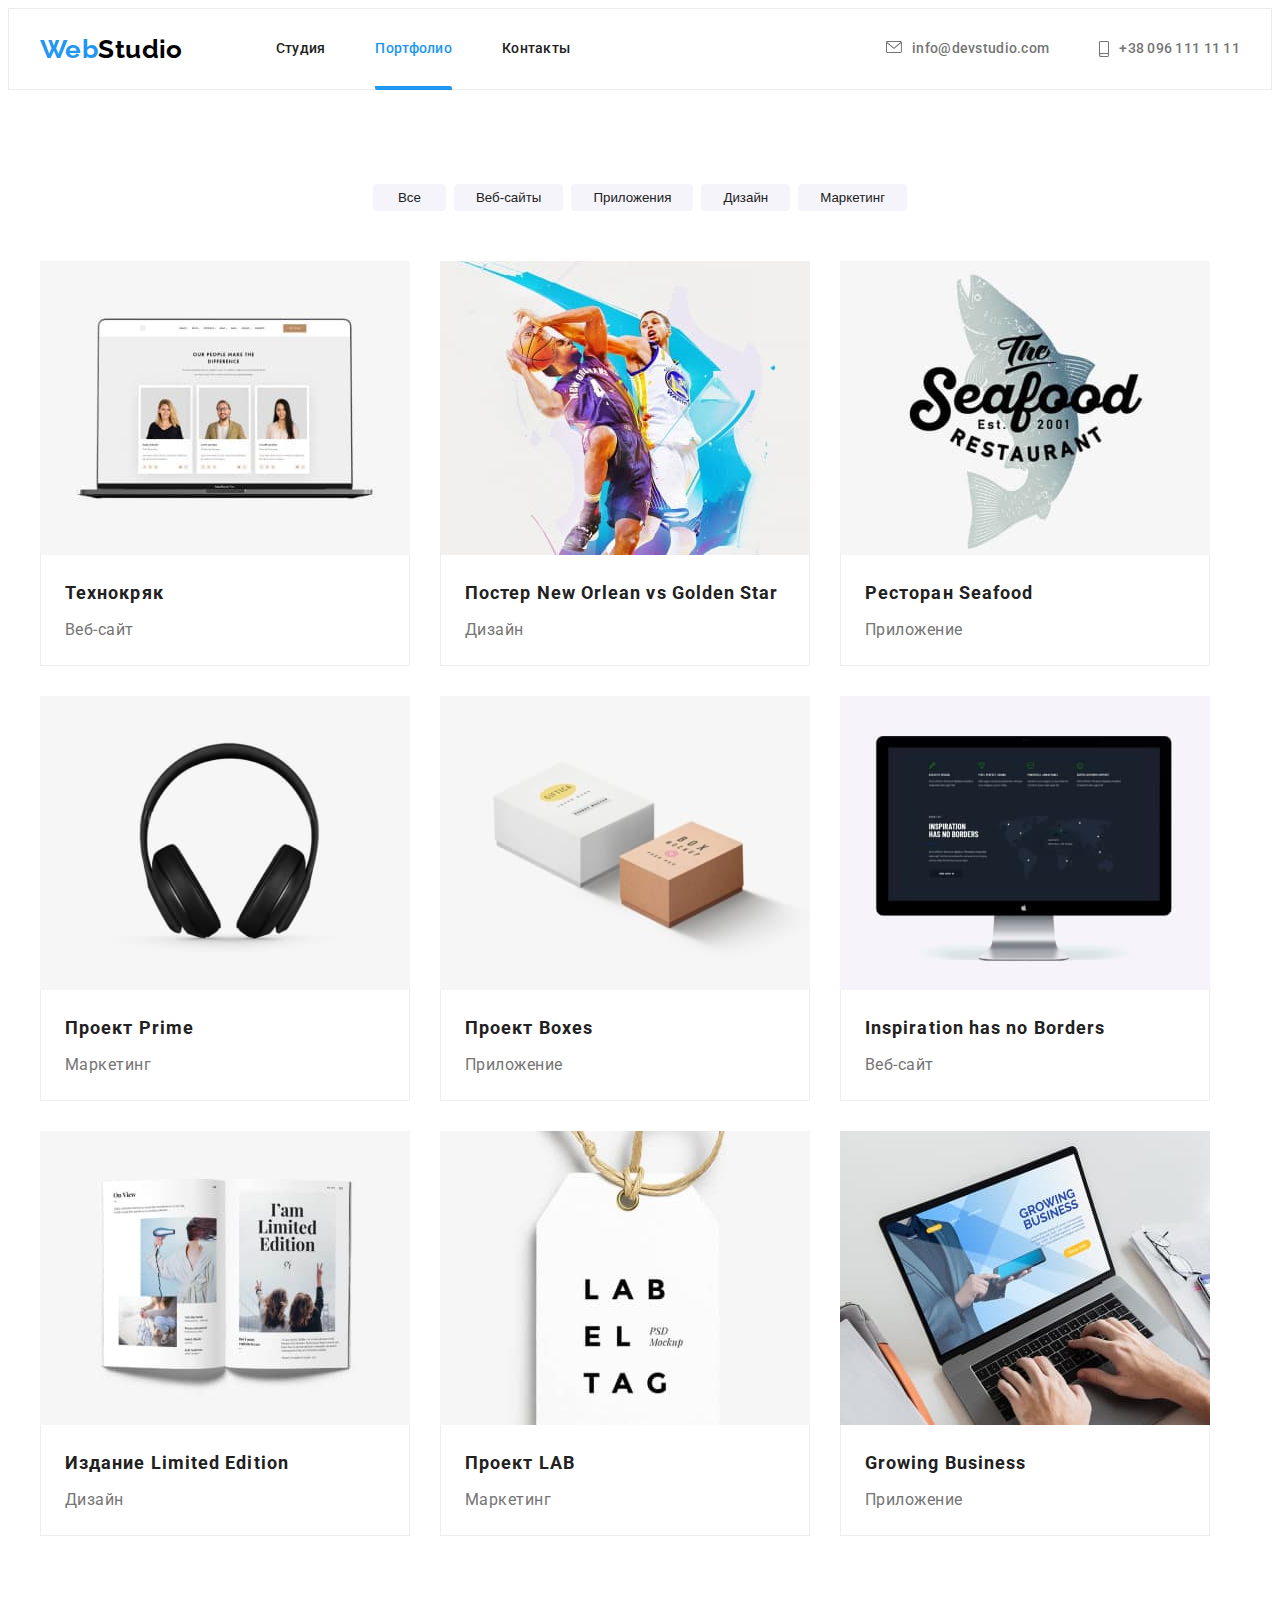
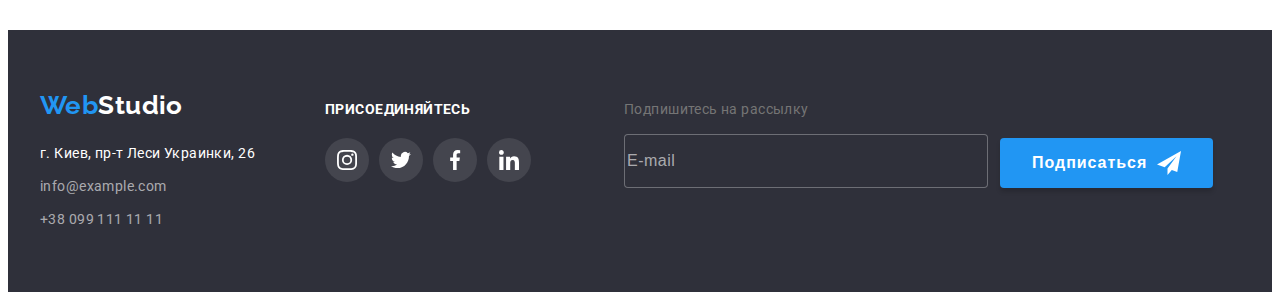
==== portfolio.html @ 66779448 "first" ====
<!DOCTYPE html>
<html lang="ru">

<head>
    <meta charset="UTF-8">
    <meta http-equiv="X-UA-Compatible" content="IE=edge">
    <meta name="viewport" content="width=device-width, initial-scale=1.0">
    <title>WebStudio</title>
    <link rel="preconnect" href="https://fonts.googleapis.com">
    <link rel="preconnect" href="https://fonts.gstatic.com" crossorigin>
    <link href="https://fonts.googleapis.com/css2?family=Raleway:wght@700&family=Roboto:wght@400;500;700;900&display=swap" rel="stylesheet">
    <link rel="stylesheet" href="https://cdnjs.cloudflare.com/ajax/libs/modern-normalize/1.1.0/modern-normalize.min.css" integrity="sha512-wpPYUAdjBVSE4KJnH1VR1HeZfpl1ub8YT/NKx4PuQ5NmX2tKuGu6U/JRp5y+Y8XG2tV+wKQpNHVUX03MfMFn9Q==" crossorigin="anonymous" referrerpolicy="no-referrer"
    />
    <link rel="stylesheet" href="./css/main.min.css">
</head>

<main>

    <body>
        <!-- Шапка сайта -->
        <header class="header">
            <div class="container container__header">
                <nav class="site-nav">
                    <a class="logo header__logo" href="/"><span class="logo__first-word">Web</span>Studio</a>
        
                    <ul class="nav-box">
                        <li class="nav-box__item"><a class="nav-box__link" href="./index.html ">Студия</a></li>
                        <li class="nav-box__item"><a class="nav-box__link nav-box-link__active" href="./portfolio.html ">Портфолио</a></li>
                        <li class="nav-box__item"><a class="nav-box__link" href=" ">Контакты</a></li>
                    </ul>
                </nav>
        
                <ul class="contacts">
                    <li class="contacts__item">
                        <a class="contacts__link mail" href="mailto:info@devstudio.com "><svg class="contacts__icon" width="16"
                                height="12">
                                <use href="images/sprite.svg#icon-mail"></use>
                            </svg>info@devstudio.com</a>
                    </li>
                    <li class="contacts__item icon-phone-wrap">
                        <a class="contacts__link" href="tel:+380961111111 "><svg class="contacts__icon" width="10" height="16">
                                <use href="images/sprite.svg#icon-phone"></use>
                            </svg>+38 096 111 11 11</a>
                    </li>
                </ul>
            </div>
        </header>

        <main>
            <!-- Проекты -->
            <section class="section">
                <!-- Навигация по проектам -->
                <div class="container">
                    <h1 class="section__title visually-hidden">Проекты</h1>

                    <ul class="filter links centered">
                        <li class="filter__item"><button type="button" class="filter__button">Все</button></li>
                        <li class="filter__item"><button type="button" class="filter__button">Веб-сайты</button></li>
                        <li class="filter__item"><button type="button" class="filter__button">Приложения</button></li>
                        <li class="filter__item"><button type="button" class="filter__button">Дизайн</button></li>
                        <li class="filter__item"><button type="button" class="filter__button">Маркетинг</button></li>
                    </ul>

                    <ul class="project-list">
                        <li class="project-list__item">
                            <a href="#" class="project-list__link">
                                <div class="project-list__description">
                                    <img src="./images/imgprojects1.jpg" alt="Ноутбук с изображением сотрудников" width="370">
                                    <p class="project-list__text">
                                        Технокряк это современная площадка распространения коронавируса. Компании используют эту платформу для цифрового шпионажа и атак на защищённые сервера конкурентов.
                                    </p>
                                </div>

                                <div class="project-box">
                                    <h2 class="project-box__title">Технокряк</h2>
                                    <p class="project-box__text">Веб-сайт</p>
                                </div>
                            </a>
                        </li>
                        <li class="project-list__item">
                            <a href="#" class="project-list__link">
                                <div class="project-list__description">
                                    <img src="./images/imgprojects2.jpg" alt="Два баскетболиста" width="370">
                                    <p class="project-list__text">
                                        Наша цель - разработать не просто сайт, а солидное имиджевое решение, которое вызывает 100% WOW у потенциального клиента компании.
                                    </p>
                                </div>

                                <div class="project-box">
                                    <h2 class="project-box__title">Постер New Orlean vs Golden Star</h2>
                                    <p class="project-box__text">Дизайн</p>
                                </div>
                            </a>

                        </li>
                        <li class="project-list__item">
                            <a href="#" class="project-list__link">
                                <div class="project-list__description">
                                    <img src="./images/imgprojects3.jpg" alt="Логотип ресторана" width="370">
                                    <p class="project-list__text">
                                        Для Seafood мы разработали стильный, солидный сайт с интуитивной навигацией и хорошей скоростью загрузки.
                                    </p>
                                </div>

                                <div class="project-box">
                                    <h2 class="project-box__title">Ресторан Seafood</h2>
                                    <p class="project-box__text">Приложение</p>
                                </div>
                            </a>

                        </li>
                        <li class="project-list__item">
                            <a href="#" class="project-list__link">
                                <div class="project-list__description">
                                    <img src="./images/imgprojects4.jpg" alt="Наушники" width="370">
                                    <p class="project-list__text">
                                        Настраиваем и обеспечиваем стабильный поток клиентов для вашего бизнеса.
                                    </p>
                                </div>

                                <div class="project-box">
                                    <h2 class="project-box__title">Проект Prime</h2>
                                    <p class="project-box__text">Маркетинг</p>
                                </div>
                            </a>

                        </li>
                        <li class="project-list__item">
                            <a href="#" class="project-list__link">
                                <div class="project-list__description">
                                    <img src="./images/imgprojects5.jpg" alt="Картонные коробки" width="370">
                                    <p class="project-list__text">
                                        Чтобы автоматизировать работу с дистрибьюторами компании, понадобилось создать онлайн-каталог продукции с удобной системой управления.
                                    </p>
                                </div>

                                <div class="project-box">
                                    <h2 class="project-box__title">Проект Boxes</h2>
                                    <p class="project-box__text"> Приложение</p>
                                </div>
                            </a>

                        </li>
                        <li class="project-list__item">
                            <a href="#" class="project-list__link">
                                <div class="project-list__description">
                                    <img src="./images/imgprojects6.jpg" alt="Монитор" width="370">
                                    <p class="project-list__text">
                                        Корпоративный сайт раскрывает сущность деятельности компании, формирует Ваш имидж и бренд.
                                    </p>
                                </div>

                                <div class="project-box">
                                    <h2 class="project-box__title">Inspiration has no Borders</h2>
                                    <p class="project-box__text">Веб-сайт</p>
                                </div>
                            </a>

                        </li>
                        <li class="project-list__item">
                            <a href="#" class="project-list__link">
                                <div class="project-list__description">
                                    <img src="./images/imgprojects7.jpg" alt="Открытый журнал" width="370">
                                    <p class="project-list__text">
                                        Как правило, первое знакомство с компанией или человеком начинается с дизайна. Задача дизайна – сделать WOW-эффект.
                                    </p>
                                </div>

                                <div class="project-box">
                                    <h2 class="project-box__title">Издание Limited Edition</h2>
                                    <p class="project-box__text">Дизайн</p>
                                </div>
                            </a>

                        </li>
                        <li class="project-list__item">
                            <a href="#" class="project-list__link">
                                <div class="project-list__description">
                                    <img src="./images/imgprojects8.jpg" alt="Бирка с логотипом" width="370">
                                    <p class="project-list__text">
                                        Это комплекс мер, выполняемых специалистами для вывода сайта на более высокие позиции в поисковике.
                                    </p>
                                </div>

                                <div class="project-box">
                                    <h2 class="project-box__title">Проект LAB</h2>
                                    <p class="project-box__text">Маркетинг</p>
                                </div>
                            </a>

                        </li>
                        <li class="project-list__item">
                            <a href="#" class="project-list__link">
                                <div class="project-list__description">
                                    <img src="./images/imgprojects9.jpg" alt="Работа за ноутбуком" width="370">
                                    <p class="project-list__text">
                                        Мобильное приложение позволяет автоматизировать бизнес-процессы вашего сайта и бизнеса в целом.
                                    </p>
                                </div>

                                <div class="project-box">
                                    <h2 class="project-box__title">Growing Business</h2>
                                    <p class="project-box__text">Приложение</p>
                                </div>
                            </a>
                        </li>
                    </ul>
                </div>
            </section>


        </main>

        <!-- Подвал -->
        <footer class="footer">
            <div class="container footer__container">
                <div class="footer-box">
                    <a class="logo footer__logo" href="/"><span class="logo__first-word ">Web</span>Studio</a>
        
                    <address>
                        <ul class="footer-box__list ">
                            <li class="footer-box__item"><a class="footer-box__address"
                                    href="https://www.google.com/maps/place/%D0%B1%D1%83%D0%BB.+%D0%9B%D0%B5%D1%81%D0%B8+%D0%A3%D0%BA%D1%80%D0%B0%D0%B8%D0%BD%D0%BA%D0%B8,+26,+%D0%9A%D0%B8%D0%B5%D0%B2,+02000/@50.4265807,30.5361918,17z/data=!3m1!4b1!4m13!1m7!3m6!1s0x40d4cf0e033ecbe9:0x57a4dffefec77da0!2z0LHRg9C7LiDQm9C10YHQuCDQo9C60YDQsNC40L3QutC4LCAyNiwg0JrQuNC10LIsIDAyMDAw!3b1!8m2!3d50.4265807!4d30.5383858!3m4!1s0x40d4cf0e033ecbe9:0x57a4dffefec77da0!8m2!3d50.4265807!4d30.5383858 ">
                                    г. Киев, пр-т Леси Украинки, 26</a></li>
                            <li class="footer-box__item"><a class="footer-box__contact"
                                    href="mailto:info@example.com ">info@example.com</a></li>
                            <li class="footer-box__item"><a class="footer-box__contact" href="tel:+380991111111 ">+38 099 111 11
                                    11</a></li>
                        </ul>
                    </address>
                </div>
        
                <div class="footer-submit-box">
                    <p class="footer-submit-box__title">присоединяйтесь</p>
                    <ul class="footer-submit-box__list">
                        <li class="footer-submit-box__item">
                            <a href="#" class="footer-submit-box__link">
                                <svg class="footer-submit-box__icon">
                                    <use href="images/sprite.svg#icon-instagram">
                                    </use>
                                </svg>
                            </a>
                        </li>
                        <li class="footer-submit-box__item">
                            <a href="#" class="footer-submit-box__link">
                                <svg class="footer-submit-box__icon">
                                    <use href="images/sprite.svg#icon-twitter">
                                    </use>
                                </svg>
                            </a>
                        </li>
                        <li class="footer-submit-box__item">
                            <a href="#" class="footer-submit-box__link">
                                <svg class="footer-submit-box__icon">
                                    <use href="images/sprite.svg#icon-facebook">
                                    </use>
                                </svg>
                            </a>
                        </li>
                        <li class="footer-submit-box__item">
                            <a href="#" class="footer-submit-box__link">
                                <svg class="footer-submit-box__icon">
                                    <use href="images/sprite.svg#icon-linkedin">
                                    </use>
                                </svg>
                            </a>
                        </li>
                    </ul>
                </div>
                <form action="" class="footer-form">
                    <label class="footer-form_submit-email-box">Подпишитесь на рассылку
                        <input type="email" name="email" class="footer-form__email" placeholder="E-mail">
                    </label>
                    <button type="submit" class="footer-form__button-submit button-submit">Подписаться
                        <svg class="footer-form__icon-send">
                            <use href="./images/sprite.svg#icon-telegram"></use>
                        </svg>
                    </button>
        
                </form>
            </div>
        </footer>

    </body>

</html>
---- css/main.min.css ----
:root{--primary-text-color: #757575;--title-text-color: #212121;--accent-color: #2196f3;--primary-white-color: #fff;--title-bgc: #2f303a;--secondary-bgc: #f5f4fa;--box-shadow: 0px 4px 4px rgba(0, 0, 0, 0.15);--contract-color: rgba(255, 255, 255, 0.6);--animation-timing-function: cubic-bezier(0.4, 0, 0.2, 1)}body{background:var(--primary-white-color);color:var(--primary-text-color);font-family:'Roboto', sans-serif;font-size:14px;line-height:1.7;letter-spacing:0.03em}img{display:block;max-width:100%;height:auto}h1,h2,h3,p{margin:0}ul{margin:0;padding:0;list-style:none}.container{width:1200px;margin:0 auto;padding:0 15px}.hero-box,.footer{background-color:var(--title-bgc)}.centered{text-align:center}.visually-hidden{position:absolute;clip:rect(0 0 0 0);width:1px;height:1px;margin:-1px}.section{padding:94px 0}.section__title{font-weight:700;font-size:36px;line-height:1.17;letter-spacing:0.03em;text-align:center;color:var(--title-text-color);margin-top:0;margin-bottom:50px}.links{margin-bottom:50px}.header__logo,.footer__logo{font-family:'Raleway';font-weight:700;font-size:26px;line-height:1.19;text-decoration:none}.logo{color:#000000}.logo .logo__first-word{color:var(--accent-color)}.header__logo{display:-webkit-box;display:-webkit-flex;display:-ms-flexbox;display:flex;-webkit-box-align:center;-webkit-align-items:center;-ms-flex-align:center;align-items:center;margin-right:93px}.footer__logo{color:var(--primary-white-color)}.header{border:1px solid #ececec}.container__header{display:-webkit-box;display:-webkit-flex;display:-ms-flexbox;display:flex}.site-nav{display:-webkit-box;display:-webkit-flex;display:-ms-flexbox;display:flex;-webkit-box-align:center;-webkit-align-items:center;-ms-flex-align:center;align-items:center}.nav-box{display:-webkit-box;display:-webkit-flex;display:-ms-flexbox;display:flex;-webkit-box-align:center;-webkit-align-items:center;-ms-flex-align:center;align-items:center;-webkit-align-content:center;-ms-flex-line-pack:center;align-content:center}.nav-box__item{margin-left:auto}.nav-box__item:not(:last-child){margin-right:50px}.nav-box__link{display:block;padding-top:32px;padding-bottom:32px;font-weight:500;font-size:14px;line-height:1.14;letter-spacing:0.02em;text-decoration:none;color:var(--title-text-color);position:relative;-webkit-transition:color 250ms var(--animation-timing-function);-o-transition:color 250ms var(--animation-timing-function);transition:color 250ms var(--animation-timing-function)}.nav-box__link:hover::after,.nav-box__link:focus::after{-webkit-transform:scale(1);-ms-transform:scale(1);transform:scale(1)}.nav-box__link::after{content:'';position:absolute;left:0;bottom:0;display:block;width:100%;height:4px;-webkit-border-radius:0 2px;border-radius:0 2px;background-color:var(--accent-color);-webkit-transform:scale(0);-ms-transform:scale(0);transform:scale(0);-webkit-transition:-webkit-transform 250ms var(--animation-timing-function);transition:-webkit-transform 250ms var(--animation-timing-function);-o-transition:transform 250ms var(--animation-timing-function);transition:transform 250ms var(--animation-timing-function);transition:transform 250ms var(--animation-timing-function), -webkit-transform 250ms var(--animation-timing-function)}.nav-box__link:hover,.nav-box__link:focus{color:var(--accent-color)}.nav-box-link__active{color:var(--accent-color)}.nav-box-link__active::after{content:'';position:absolute;left:0;bottom:-1px;display:block;width:100%;height:4px;-webkit-border-radius:0 2px;border-radius:0 2px;background-color:var(--accent-color);-webkit-transform:scale(1);-ms-transform:scale(1);transform:scale(1)}.contacts{display:-webkit-box;display:-webkit-flex;display:-ms-flexbox;display:flex;-webkit-box-align:center;-webkit-align-items:center;-ms-flex-align:center;align-items:center;-webkit-align-content:center;-ms-flex-line-pack:center;align-content:center;margin-left:auto}.contacts__item:not(:last-child){margin-right:50px}.contacts__link{display:-webkit-box;display:-webkit-flex;display:-ms-flexbox;display:flex;-webkit-box-pack:center;-webkit-justify-content:center;-ms-flex-pack:center;justify-content:center;fill:var(--primary-text-color);padding-top:32px;padding-bottom:32px;font-weight:500;font-size:14px;line-height:1.14;letter-spacing:0.02em;text-decoration:none;color:var(--primary-text-color);-webkit-transition:color 250ms var(--animation-timing-function),fill 250ms var(--animation-timing-function);-o-transition:color 250ms var(--animation-timing-function),fill 250ms var(--animation-timing-function);transition:color 250ms var(--animation-timing-function),fill 250ms var(--animation-timing-function)}.contacts__link:hover,.contacts__link:focus{color:var(--accent-color)}.contacts__link:hover .contacts__icon,.contacts__link:focus .contacts__icon{fill:var(--accent-color)}.contacts__icon{fill:currentColor;margin-right:10px}.backdrop{position:fixed;top:0;left:0;width:100%;height:100%;background-color:rgba(0,0,0,0.2);cursor:pointer;opacity:1;-webkit-transition:opacity 250ms var(--animation-timing-function),visibility 250ms var(--animation-timing-function);-o-transition:opacity 250ms var(--animation-timing-function),visibility 250ms var(--animation-timing-function);transition:opacity 250ms var(--animation-timing-function),visibility 250ms var(--animation-timing-function)}.backdrop.is-hidden{opacity:0;pointer-events:none}.backdrop.is-hidden .modal{-webkit-transform:translate(-50%, -50%) scale(1.1);-ms-transform:translate(-50%, -50%) scale(1.1);transform:translate(-50%, -50%) scale(1.1)}.modal{position:absolute;top:50%;left:50%;-webkit-transform:translate(-50%, -50%) scale(1);-ms-transform:translate(-50%, -50%) scale(1);transform:translate(-50%, -50%) scale(1);-webkit-transition:-webkit-transform 250ms var(--animation-timing-function);transition:-webkit-transform 250ms var(--animation-timing-function);-o-transition:transform 250ms var(--animation-timing-function);transition:transform 250ms var(--animation-timing-function);transition:transform 250ms var(--animation-timing-function), -webkit-transform 250ms var(--animation-timing-function);min-height:581px;min-width:528px;padding:40px;background-color:var(--primary-white-color);-webkit-box-shadow:0px 1px 3px rgba(0,0,0,0.12),0px 1px 1px rgba(0,0,0,0.14),0px 2px 1px rgba(0,0,0,0.2);box-shadow:0px 1px 3px rgba(0,0,0,0.12),0px 1px 1px rgba(0,0,0,0.14),0px 2px 1px rgba(0,0,0,0.2);-webkit-border-radius:4px;border-radius:4px}.modal .modal-close{height:30px;width:30px;-webkit-border-radius:50%;border-radius:50%;background:var(--primary-white-color);border:1px solid rgba(0,0,0,0.1);cursor:pointer;-webkit-transition:fill 250ms var(--animation-timing-function);-o-transition:fill 250ms var(--animation-timing-function);transition:fill 250ms var(--animation-timing-function)}.modal .modal-close:hover{fill:var(--accent-color)}.modal .modal-close.modal__close{position:absolute;top:8px;right:8px}.modal .modal__cross{color:#000000;-webkit-box-align:center;-webkit-align-items:center;-ms-flex-align:center;align-items:center;-webkit-box-pack:center;-webkit-justify-content:center;-ms-flex-pack:center;justify-content:center;-webkit-transition:color 250ms var(--animation-timing-function);-o-transition:color 250ms var(--animation-timing-function);transition:color 250ms var(--animation-timing-function)}.modal .modal__header{font-weight:700;font-size:20px;line-height:1.15;text-align:center;letter-spacing:0.03em;color:var(--title-text-color);margin-bottom:12px}.modal .modal__form{margin-top:12px}.modal .modal-form__input-box{display:block;position:relative;font-size:12px;line-height:1.16;letter-spacing:0.01em;color:var(--primary-text-color);margin-bottom:10px}.modal-form__input,.form-message{width:100%;height:40px;border:1px solid rgba(33,33,33,0.2);-webkit-box-sizing:border-box;box-sizing:border-box;-webkit-border-radius:4px;border-radius:4px;margin-top:4px;padding:0 10px 0 35px}.modal-form__input:focus,.form-message:focus{outline:none;border:1px solid var(--accent-color)}.modal-form__input:focus ~ .modal-form__icon{fill:var(--accent-color)}.modal-form__icon{display:block;position:absolute;top:50%;left:10px;width:18px;height:18px;color:var(--title-text-color);-webkit-transition:border 250ms var(--animation-timing-function),fill 250ms var(--animation-timing-function);-o-transition:border 250ms var(--animation-timing-function),fill 250ms var(--animation-timing-function);transition:border 250ms var(--animation-timing-function),fill 250ms var(--animation-timing-function)}.form-message{display:block;font-family:inherit;resize:none;height:120px;padding:12px 16px}.form-message::-webkit-input-placeholder{color:rgba(117,117,117,0.5)}.form-message:-ms-input-placeholder{color:rgba(117,117,117,0.5)}.form-message::-ms-input-placeholder{color:rgba(117,117,117,0.5)}.form-message::placeholder{color:rgba(117,117,117,0.5)}.policy-box{display:-webkit-box;display:-webkit-flex;display:-ms-flexbox;display:flex;-webkit-box-align:center;-webkit-align-items:center;-ms-flex-align:center;align-items:center;-webkit-box-pack:center;-webkit-justify-content:center;-ms-flex-pack:center;justify-content:center;width:100%;font-size:14px;line-height:1.71;letter-spacing:0.03em;color:var(--primary-text-color);margin-bottom:30px}.policy-box__checkbox{position:absolute;width:1px;height:1px;margin:-1px;border:0px;padding:0px;clip:rect(0 0 0 0);overflow:hidden}.policy-box__icon-check{width:16px;height:16px;border:2px solid var(--title-text-color);-webkit-border-radius:2px;border-radius:2px;margin-right:10px;background-color:var(--primary-white-color)}.policy-box__checkbox:checked+.policy-box__icon-check{background-color:var(--accent-color);-webkit-background-origin:border-box;background-origin:border-box;border-color:var(--accent-color)}.policy-box a{color:var(--accent-color);text-decoration:underline}.policy-box__button-submit{display:block;margin:0 auto;-webkit-border-radius:4px;border-radius:4px;border:none;height:50px;min-width:200px;text-align:center;color:var(--primary-white-color);background-color:var(--accent-color);cursor:pointer;font-weight:700;font-size:16px;line-height:1.88;text-decoration:none;letter-spacing:0.06em;-webkit-transition:background-color 250ms var(--animation-timing-function),-webkit-box-shadow 250ms var(--animation-timing-function);transition:background-color 250ms var(--animation-timing-function),-webkit-box-shadow 250ms var(--animation-timing-function);-o-transition:background-color 250ms var(--animation-timing-function),box-shadow 250ms var(--animation-timing-function);transition:background-color 250ms var(--animation-timing-function),box-shadow 250ms var(--animation-timing-function);transition:background-color 250ms var(--animation-timing-function),box-shadow 250ms var(--animation-timing-function),-webkit-box-shadow 250ms var(--animation-timing-function)}.policy-box__button-submit:hover,.policy-box__button-submit:focus{cursor:pointer;background-color:#1b71b8;-webkit-box-shadow:var(--box-shadow);box-shadow:var(--box-shadow)}.hero-box{text-align:center;padding-top:200px;padding-bottom:200px}.hero-box__title{margin-bottom:30px;color:var(--primary-white-color);font-weight:900;font-size:44px;line-height:1.36;letter-spacing:0.06em}.overlay{height:600px;max-width:1600px;margin-left:auto;margin-right:auto;background-image:-webkit-gradient(linear, left top, right top, from(rgba(47,48,58,0.4)), to(rgba(47,48,58,0.4))),url(../images/hero-box.jpg);background-image:-webkit-linear-gradient(left, rgba(47,48,58,0.4), rgba(47,48,58,0.4)),url(../images/hero-box.jpg);background-image:-o-linear-gradient(left, rgba(47,48,58,0.4), rgba(47,48,58,0.4)),url(../images/hero-box.jpg);background-image:linear-gradient(to right, rgba(47,48,58,0.4), rgba(47,48,58,0.4)),url(../images/hero-box.jpg);background-repeat:no-repeat;background-position:center;-webkit-background-size:cover;background-size:cover}.hero-box__button{display:inline-block;border:transparent;-webkit-box-shadow:var(--box-shadow);box-shadow:var(--box-shadow);-webkit-border-radius:4px;border-radius:4px;padding:10px 32px;min-width:200px;text-align:center;color:var(--primary-white-color);background-color:var(--accent-color);cursor:pointer;font-weight:700;font-size:16px;line-height:1.88;text-decoration:none;letter-spacing:0.06em;-webkit-transition:background-color 250ms var(--animation-timing-function);-o-transition:background-color 250ms var(--animation-timing-function);transition:background-color 250ms var(--animation-timing-function)}.benefits-list{display:-webkit-box;display:-webkit-flex;display:-ms-flexbox;display:flex;-webkit-flex-wrap:wrap;-ms-flex-wrap:wrap;flex-wrap:wrap}.benefits-list__item{width:270px}.benefits-list__item+.benefits-list__item{margin-left:30px}.benefits-list__box{display:-webkit-box;display:-webkit-flex;display:-ms-flexbox;display:flex;content:'';-webkit-box-pack:center;-webkit-justify-content:center;-ms-flex-pack:center;justify-content:center;-webkit-box-align:center;-webkit-align-items:center;-ms-flex-align:center;align-items:center;margin-bottom:30px;width:270px;height:120px;background-color:var(--secondary-bgc);-webkit-border-radius:4px;border-radius:4px;fill:var(--title-text-color)}.benefits-list__icon{display:-webkit-box;display:-webkit-flex;display:-ms-flexbox;display:flex;width:70px;height:70px;fill:var(--title-text-color);-webkit-background-size:contain;background-size:contain;background-repeat:no-repeat;-webkit-box-align:center;-webkit-align-items:center;-ms-flex-align:center;align-items:center}.benefits-list__title{margin-bottom:10px;font-weight:700;font-size:14px;line-height:1.14;letter-spacing:0.03em;color:var(--title-text-color);text-transform:uppercase}.benefits-list__text{font-weight:400;font-size:14px;line-height:1.71;max-width:270px;margin-top:0;margin-bottom:0;padding-top:0;letter-spacing:0.03em;color:var(--primary-text-color)}.works{padding-top:0}.section__no-padding-top{margin-bottom:50px;padding-top:0;padding-bottom:0}.works-list{display:-webkit-box;display:-webkit-flex;display:-ms-flexbox;display:flex;-webkit-flex-wrap:wrap;-ms-flex-wrap:wrap;flex-wrap:wrap}.works-list__item{position:relative}.works-list__item+.works-list__item{margin-left:30px}.works-list__text{display:-webkit-box;display:-webkit-flex;display:-ms-flexbox;display:flex;-webkit-box-pack:center;-webkit-justify-content:center;-ms-flex-pack:center;justify-content:center;-webkit-box-align:center;-webkit-align-items:center;-ms-flex-align:center;align-items:center;position:absolute;content:'';bottom:0;left:0;height:70px;width:100%;background:rgba(47,48,58,0.8);font-weight:700;font-size:14px;line-height:1.14;letter-spacing:0.03em;color:var(--primary-white-color);text-transform:uppercase}.team{background:var(--secondary-bgc)}.section-team{margin-bottom:50px}.title-team{letter-spacing:0.03em;text-align:center;color:var(--title-text-color)}.team-list{display:-webkit-box;display:-webkit-flex;display:-ms-flexbox;display:flex;-webkit-flex-wrap:wrap;-ms-flex-wrap:wrap;flex-wrap:wrap}.team-list__item{width:270px;background-color:var(--primary-white-color)}.team-list__item+.team-list__item{margin-left:30px}.team-list__box{padding-top:30px;padding-bottom:30px;-webkit-border-radius:0px 0px 4px 4px;border-radius:0px 0px 4px 4px;-webkit-box-shadow:0px 1px 3px rgba(0,0,0,0.12),0px 1px 1px rgba(0,0,0,0.14),0px 2px 1px rgba(0,0,0,0.2);box-shadow:0px 1px 3px rgba(0,0,0,0.12),0px 1px 1px rgba(0,0,0,0.14),0px 2px 1px rgba(0,0,0,0.2)}.team-list__title,.team-list__text{font-weight:500;font-size:16px;line-height:1.19;margin-bottom:16px}.team-list__title{margin-bottom:10px}.team-list__text{font-weight:400;margin-top:0;padding-top:0;letter-spacing:0.03em;color:var(--primary-text-color)}.social{display:-webkit-box;display:-webkit-flex;display:-ms-flexbox;display:flex;-webkit-flex-wrap:wrap;-ms-flex-wrap:wrap;flex-wrap:wrap;-webkit-box-align:center;-webkit-align-items:center;-ms-flex-align:center;align-items:center;-webkit-box-pack:center;-webkit-justify-content:center;-ms-flex-pack:center;justify-content:center}.social__item:not(:last-child){margin-right:10px}.social__link{display:-webkit-box;display:-webkit-flex;display:-ms-flexbox;display:flex;-webkit-box-align:center;-webkit-align-items:center;-ms-flex-align:center;align-items:center;-webkit-box-pack:center;-webkit-justify-content:center;-ms-flex-pack:center;justify-content:center;width:44px;height:44px;-webkit-border-radius:50%;border-radius:50%;color:#afb1b8;-webkit-transition:color 250ms var(--animation-timing-function),background-color 250ms var(--animation-timing-function);-o-transition:color 250ms var(--animation-timing-function),background-color 250ms var(--animation-timing-function);transition:color 250ms var(--animation-timing-function),background-color 250ms var(--animation-timing-function)}.social__link:hover,.social__link:focus{color:var(--primary-white-color);background-color:var(--accent-color)}.social__icon{display:-webkit-box;display:-webkit-flex;display:-ms-flexbox;display:flex;fill:currentColor;width:20px;height:20px}.clients-list{display:-webkit-box;display:-webkit-flex;display:-ms-flexbox;display:flex;-webkit-flex-wrap:wrap;-ms-flex-wrap:wrap;flex-wrap:wrap}.clients-list__item{display:-webkit-box;display:-webkit-flex;display:-ms-flexbox;display:flex;-webkit-box-pack:center;-webkit-justify-content:center;-ms-flex-pack:center;justify-content:center;-webkit-box-align:center;-webkit-align-items:center;-ms-flex-align:center;align-items:center}.clients-list__item:not(:last-child){margin-right:30px}.clients-list__link{display:-webkit-box;display:-webkit-flex;display:-ms-flexbox;display:flex;-webkit-box-pack:center;-webkit-justify-content:center;-ms-flex-pack:center;justify-content:center;-webkit-box-align:center;-webkit-align-items:center;-ms-flex-align:center;align-items:center;width:170px;height:92px;border:1px solid #afb1b8;border-color:#afb1b8;-webkit-box-sizing:border-box;box-sizing:border-box;-webkit-border-radius:4px;border-radius:4px;color:#afb1b8;-webkit-transition:color 250ms var(--animation-timing-function),border-color 250ms var(--animation-timing-function);-o-transition:color 250ms var(--animation-timing-function),border-color 250ms var(--animation-timing-function);transition:color 250ms var(--animation-timing-function),border-color 250ms var(--animation-timing-function)}.clients-list__link:hover,.clients-list__link:focus{color:var(--accent-color);border-color:var(--accent-color)}.clients-list__icon{fill:currentColor}.footer{padding:60px 0}.footer__container{display:-webkit-box;display:-webkit-flex;display:-ms-flexbox;display:flex;-webkit-box-flex:1;-webkit-flex-grow:1;-ms-flex-positive:1;flex-grow:1;-webkit-box-align:baseline;-webkit-align-items:baseline;-ms-flex-align:baseline;align-items:baseline}.footer-box{margin-right:70px}.footer-box__list{margin-top:20px}.footer-box__item:not(:last-child){margin-bottom:9px}.footer-box__address,.footer-box__contact{font-size:14px;line-height:1.71;letter-spacing:0.03em;font-style:normal;text-decoration:none;-webkit-text-decoration-style:none;text-decoration-style:none}.footer-box__address{color:var(--primary-white-color)}.footer-box__contact{color:var(--contract-color)}.footer-submit-box__title{margin-bottom:20px;font-family:Roboto;font-weight:700;font-size:14px;line-height:1.14;letter-spacing:0.03em;text-transform:uppercase;color:var(--primary-white-color)}.footer-submit-box__list{display:-webkit-box;display:-webkit-flex;display:-ms-flexbox;display:flex;-webkit-flex-wrap:wrap;-ms-flex-wrap:wrap;flex-wrap:wrap;-webkit-box-align:center;-webkit-align-items:center;-ms-flex-align:center;align-items:center;-webkit-box-pack:start;-webkit-justify-content:flex-start;-ms-flex-pack:start;justify-content:flex-start}.footer-submit-box__item:not(:last-child){margin-right:10px}.footer-submit-box__link{display:-webkit-box;display:-webkit-flex;display:-ms-flexbox;display:flex;-webkit-box-align:center;-webkit-align-items:center;-ms-flex-align:center;align-items:center;-webkit-box-pack:center;-webkit-justify-content:center;-ms-flex-pack:center;justify-content:center;width:44px;height:44px;-webkit-border-radius:50%;border-radius:50%;background:rgba(255,255,255,0.1);color:var(--primary-white-color);-webkit-transition:background-color 250ms var(--animation-timing-function);-o-transition:background-color 250ms var(--animation-timing-function);transition:background-color 250ms var(--animation-timing-function)}.footer-submit-box__link:hover,.footer-submit-box__link:focus{cursor:pointer;background-color:var(--accent-color)}.footer-submit-box__icon{display:-webkit-box;display:-webkit-flex;display:-ms-flexbox;display:flex;fill:currentColor;width:20px;height:20px}.footer-form{display:-webkit-box;display:-webkit-flex;display:-ms-flexbox;display:flex;-webkit-flex-wrap:wrap;-ms-flex-wrap:wrap;flex-wrap:wrap;-webkit-box-align:end;-webkit-align-items:flex-end;-ms-flex-align:end;align-items:flex-end;margin-left:93px}.footer-form__submit-email-box{display:block;width:358px;font-weight:700;font-size:14px;line-height:1.14;letter-spacing:0.03em;text-transform:uppercase;color:var(--primary-white-color)}.footer-form__email{display:-webkit-box;display:-webkit-flex;display:-ms-flexbox;display:flex;-webkit-box-align:end;-webkit-align-items:flex-end;-ms-flex-align:end;align-items:flex-end;margin-top:12px;width:358px;height:50px;border:1px solid rgba(255,255,255,0.3);-webkit-box-shadow:drop-shadow(0px 4px 4px rgba(0,0,0,0.15));box-shadow:drop-shadow(0px 4px 4px rgba(0,0,0,0.15));-webkit-border-radius:4px;border-radius:4px;background:var(--title-bgc)}.footer-form__email::-webkit-input-placeholder{font-size:16px;line-height:1.25;display:-webkit-box;display:-webkit-flex;display:flex;-webkit-box-align:center;-webkit-align-items:center;align-items:center;letter-spacing:0.03em;color:rgba(255,255,255,0.6)}.footer-form__email:-ms-input-placeholder{font-size:16px;line-height:1.25;display:-ms-flexbox;display:flex;-ms-flex-align:center;align-items:center;letter-spacing:0.03em;color:rgba(255,255,255,0.6)}.footer-form__email::-ms-input-placeholder{font-size:16px;line-height:1.25;display:-ms-flexbox;display:flex;-ms-flex-align:center;align-items:center;letter-spacing:0.03em;color:rgba(255,255,255,0.6)}.footer-form__email::placeholder{font-size:16px;line-height:1.25;display:-webkit-box;display:-webkit-flex;display:-ms-flexbox;display:flex;-webkit-box-align:center;-webkit-align-items:center;-ms-flex-align:center;align-items:center;letter-spacing:0.03em;color:rgba(255,255,255,0.6)}.footer-form__button-submit{min-width:200px;height:50px;margin-left:12px;-webkit-box-shadow:var(--box-shadow);box-shadow:var(--box-shadow);-webkit-border-radius:4px;border-radius:4px;border:transparent;padding:10px 32px;color:var(--primary-white-color);background-color:var(--accent-color);cursor:pointer;font-weight:700;font-size:16px;line-height:1.88;text-decoration:none;letter-spacing:0.06em}.button-submit{display:-webkit-box;display:-webkit-flex;display:-ms-flexbox;display:flex;-webkit-box-align:center;-webkit-align-items:center;-ms-flex-align:center;align-items:center;-webkit-box-pack:center;-webkit-justify-content:center;-ms-flex-pack:center;justify-content:center;text-align:center;-webkit-transition:background-color 250ms var(--animation-timing-function);-o-transition:background-color 250ms var(--animation-timing-function);transition:background-color 250ms var(--animation-timing-function)}.footer-form__icon-send{width:24px;height:24px;margin-left:10px;fill:var(--primary-white-color);-webkit-background-origin:border-box;background-origin:border-box}.filter{font-size:16px;line-height:1.63;letter-spacing:0.03em;display:-webkit-box;display:-webkit-flex;display:-ms-flexbox;display:flex;-webkit-box-pack:center;-webkit-justify-content:center;-ms-flex-pack:center;justify-content:center;cursor:pointer}.filter__item:not(:last-child){margin-right:8px}.filter__button{min-width:73px;padding:6px 22px;-webkit-border-radius:4px;border-radius:4px;font-weight:500;text-decoration:none;border:transparent;color:var(--title-text-color);background-color:var(--secondary-bgc);-webkit-transition:color 250ms var(--animation-timing-function),background-color 250ms var(--animation-timing-function),-webkit-box-shadow 250ms var(--animation-timing-function);transition:color 250ms var(--animation-timing-function),background-color 250ms var(--animation-timing-function),-webkit-box-shadow 250ms var(--animation-timing-function);-o-transition:color 250ms var(--animation-timing-function),background-color 250ms var(--animation-timing-function),box-shadow 250ms var(--animation-timing-function);transition:color 250ms var(--animation-timing-function),background-color 250ms var(--animation-timing-function),box-shadow 250ms var(--animation-timing-function);transition:color 250ms var(--animation-timing-function),background-color 250ms var(--animation-timing-function),box-shadow 250ms var(--animation-timing-function),-webkit-box-shadow 250ms var(--animation-timing-function)}.filter__button:hover,.filter__button:focus{cursor:pointer;color:var(--primary-white-color);background-color:var(--accent-color);-webkit-box-shadow:0px 3px 1px rgba(0,0,0,0.1),0px 1px 2px rgba(0,0,0,0.08),0px 2px 2px rgba(0,0,0,0.12);box-shadow:0px 3px 1px rgba(0,0,0,0.1),0px 1px 2px rgba(0,0,0,0.08),0px 2px 2px rgba(0,0,0,0.12)}.project-list{display:-webkit-box;display:-webkit-flex;display:-ms-flexbox;display:flex;-webkit-flex-wrap:wrap;-ms-flex-wrap:wrap;flex-wrap:wrap;margin-top:50px}.project-list__item{margin-right:30px}.project-list__item:nth-child(3n){margin-right:0}.project-list__item:not(:nth-last-child(-n+3)){margin-bottom:30px}.project-list__link{display:block;text-decoration:none;-webkit-transition:-webkit-box-shadow 250ms var(--animation-timing-function);transition:-webkit-box-shadow 250ms var(--animation-timing-function);-o-transition:box-shadow 250ms var(--animation-timing-function);transition:box-shadow 250ms var(--animation-timing-function);transition:box-shadow 250ms var(--animation-timing-function), -webkit-box-shadow 250ms var(--animation-timing-function)}.project-list__link:hover,.project-list__link:focus{-webkit-box-shadow:0px 1px 1px rgba(0,0,0,0.12),0px 4px 4px rgba(0,0,0,0.06),1px 4px 6px rgba(0,0,0,0.16);box-shadow:0px 1px 1px rgba(0,0,0,0.12),0px 4px 4px rgba(0,0,0,0.06),1px 4px 6px rgba(0,0,0,0.16)}.project-list__description{overflow:hidden;position:relative}.project-list__description:hover,.project-list__description:focus{-webkit-transform:translateY(0);-ms-transform:translateY(0);transform:translateY(0)}.project-list__text{display:inline-block;position:absolute;content:'';top:0;left:0;width:100%;height:100%;padding:63px 24px;background-color:rgba(33,150,243,0.9);-webkit-transform:translateY(100%);-ms-transform:translateY(100%);transform:translateY(100%);-webkit-transition:-webkit-transform 250ms var(--animation-timing-function) 250ms;transition:-webkit-transform 250ms var(--animation-timing-function) 250ms;-o-transition:transform 250ms var(--animation-timing-function) 250ms;transition:transform 250ms var(--animation-timing-function) 250ms;transition:transform 250ms var(--animation-timing-function) 250ms, -webkit-transform 250ms var(--animation-timing-function) 250ms;font-size:18px;line-height:1.56;letter-spacing:0.03em;color:var(--primary-white-color)}.project-list__link:hover .project-list__text,.project-list__link:focus .project-list__text{-webkit-transform:translateY(0);-ms-transform:translateY(0);transform:translateY(0)}.project-box{padding-top:20px;padding-bottom:20px;padding-left:24px;padding-right:24px;border-left:1px solid #eeeeee;border-right:1px solid #eeeeee;border-bottom:1px solid #eeeeee}.project-box__title{margin-bottom:4px;font-weight:700;font-size:18px;line-height:2;letter-spacing:0.06em;color:var(--title-text-color)}.project-box__text{margin-top:0;margin-bottom:0;font-size:16px;line-height:1.88;letter-spacing:0.03em;color:var(--primary-text-color)}
/*# sourceMappingURL=main.min.css.map */
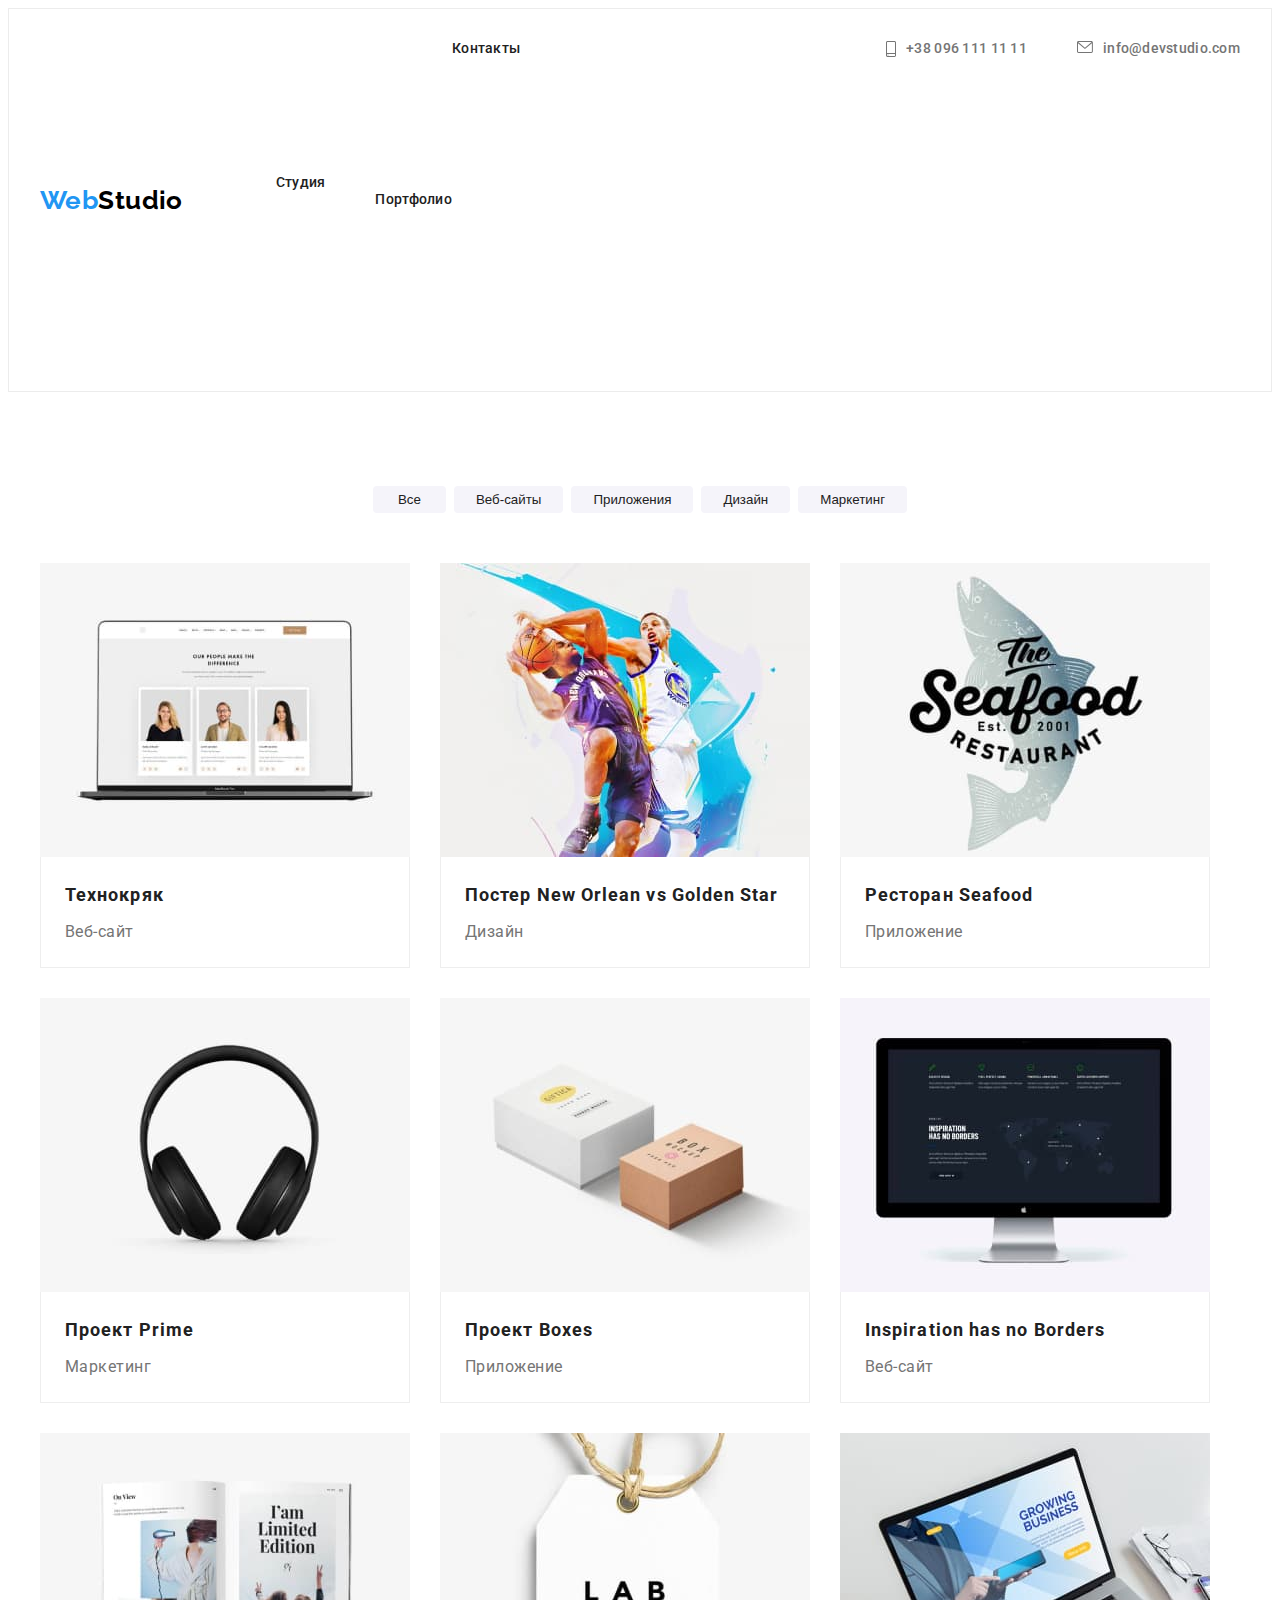
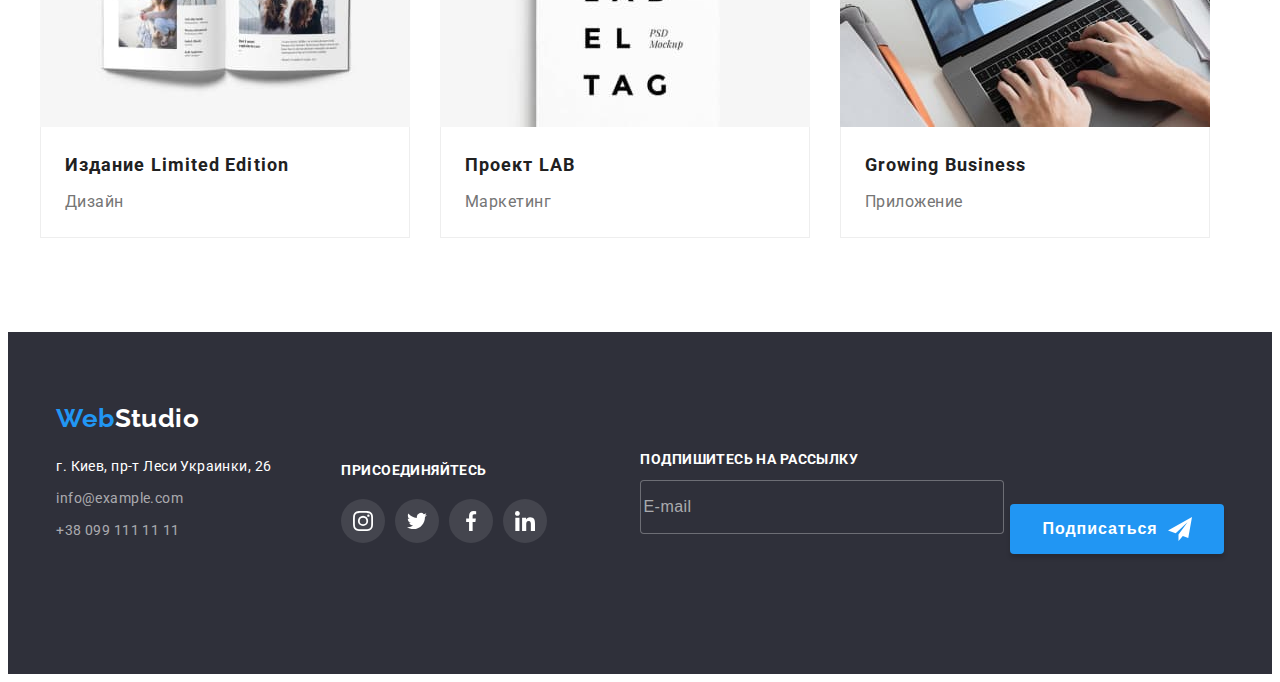
==== commit e294021d: "corrections" ====
--- a/portfolio.html
+++ b/portfolio.html
@@ -23,26 +23,60 @@
                 <nav class="site-nav">
                     <a class="logo header__logo" href="/"><span class="logo__first-word">Web</span>Studio</a>
         
+                    <button type="button" class="site-nav__button is-open" aria-expanded="false" aria-controls="menu"
+                        data-menu-button>
+                        <svg class="" width="24" height="24" aria-label="Переключатель мобильного меню">
+                            <use class="site-nav__icon-cross" href="./images/sprite.svg#icon-Vectorx"></use>
+                            <use class="site-nav__icon-menu" href="./images/sprite.svg#icon-menu"></use>
+                        </svg>
+                    </button>
+                </nav>
+                <div class="menu is-open" id="menu" data-menu>
                     <ul class="nav-box">
-                        <li class="nav-box__item"><a class="nav-box__link" href="./index.html ">Студия</a></li>
-                        <li class="nav-box__item"><a class="nav-box__link nav-box-link__active" href="./portfolio.html ">Портфолио</a></li>
-                        <li class="nav-box__item"><a class="nav-box__link" href=" ">Контакты</a></li>
+                        <li class="nav-box__item"><a class="nav-box__link nav-box-link" href="./index.html ">Студия</a>
+                        </li>
+                        <li class="nav-box__item__active"><a class="nav-box__link" href="./portfolio.html ">Портфолио</a>
+                        </li>
+                        <li class="nav-box__item"><a class="nav-box__link" href=" ">Контакты</a>
+                        </li>
                     </ul>
-                </nav>
-        
-                <ul class="contacts">
-                    <li class="contacts__item">
-                        <a class="contacts__link mail" href="mailto:info@devstudio.com "><svg class="contacts__icon" width="16"
-                                height="12">
-                                <use href="images/sprite.svg#icon-mail"></use>
-                            </svg>info@devstudio.com</a>
-                    </li>
-                    <li class="contacts__item icon-phone-wrap">
-                        <a class="contacts__link" href="tel:+380961111111 "><svg class="contacts__icon" width="10" height="16">
-                                <use href="images/sprite.svg#icon-phone"></use>
-                            </svg>+38 096 111 11 11</a>
-                    </li>
-                </ul>
+        
+                    <div class="contacts-social">
+                        <ul class="contacts">
+                            <li class="contacts__item icon-phone-wrap">
+                                <a class="contacts__link tel" href="tel:+380961111111 ">
+                                    <svg class="contacts__icon" width="10" height="16">
+                                        <use href="images/sprite.svg#icon-phone">
+                                        </use>
+                                    </svg>+38 096 111 11 11
+                                </a>
+                            </li>
+        
+                            <li class="contacts__item">
+                                <a class="contacts__link mail" href="mailto:info@devstudio.com ">
+                                    <svg class="contacts__icon" width="16" height="12">
+                                        <use href="images/sprite.svg#icon-mail"></use>
+                                    </svg>info@devstudio.com
+                                </a>
+                            </li>
+                        </ul>
+        
+                        <ul class="social-link">
+                            <li class="social-link__item">
+                                <a href="#" class="social-link__link">Instagram</a>
+                            </li>
+                            <li class="social-link__item">
+                                <a href="#" class="social-link__link">Twitter</a>
+                            </li>
+                            <li class="social-link__item">
+                                <a href="#" class="social-link__link">Facebook</a>
+                            </li>
+                            <li class="social-link__item">
+                                <a href="#" class="social-link__link">LinkedIn</a>
+                            </li>
+                        </ul>
+                    </div>
+                </div>
             </div>
         </header>
 
@@ -268,7 +302,7 @@
                     </ul>
                 </div>
                 <form action="" class="footer-form">
-                    <label class="footer-form_submit-email-box">Подпишитесь на рассылку
+                    <label class="footer-form__submit-email">Подпишитесь на рассылку
                         <input type="email" name="email" class="footer-form__email" placeholder="E-mail">
                     </label>
                     <button type="submit" class="footer-form__button-submit button-submit">Подписаться
--- a/css/main.min.css
+++ b/css/main.min.css
@@ -1,2 +1,2 @@
-:root{--primary-text-color: #757575;--title-text-color: #212121;--accent-color: #2196f3;--primary-white-color: #fff;--title-bgc: #2f303a;--secondary-bgc: #f5f4fa;--box-shadow: 0px 4px 4px rgba(0, 0, 0, 0.15);--contract-color: rgba(255, 255, 255, 0.6);--animation-timing-function: cubic-bezier(0.4, 0, 0.2, 1)}body{background:var(--primary-white-color);color:var(--primary-text-color);font-family:'Roboto', sans-serif;font-size:14px;line-height:1.7;letter-spacing:0.03em}img{display:block;max-width:100%;height:auto}h1,h2,h3,p{margin:0}ul{margin:0;padding:0;list-style:none}.container{width:1200px;margin:0 auto;padding:0 15px}.hero-box,.footer{background-color:var(--title-bgc)}.centered{text-align:center}.visually-hidden{position:absolute;clip:rect(0 0 0 0);width:1px;height:1px;margin:-1px}.section{padding:94px 0}.section__title{font-weight:700;font-size:36px;line-height:1.17;letter-spacing:0.03em;text-align:center;color:var(--title-text-color);margin-top:0;margin-bottom:50px}.links{margin-bottom:50px}.header__logo,.footer__logo{font-family:'Raleway';font-weight:700;font-size:26px;line-height:1.19;text-decoration:none}.logo{color:#000000}.logo .logo__first-word{color:var(--accent-color)}.header__logo{display:-webkit-box;display:-webkit-flex;display:-ms-flexbox;display:flex;-webkit-box-align:center;-webkit-align-items:center;-ms-flex-align:center;align-items:center;margin-right:93px}.footer__logo{color:var(--primary-white-color)}.header{border:1px solid #ececec}.container__header{display:-webkit-box;display:-webkit-flex;display:-ms-flexbox;display:flex}.site-nav{display:-webkit-box;display:-webkit-flex;display:-ms-flexbox;display:flex;-webkit-box-align:center;-webkit-align-items:center;-ms-flex-align:center;align-items:center}.nav-box{display:-webkit-box;display:-webkit-flex;display:-ms-flexbox;display:flex;-webkit-box-align:center;-webkit-align-items:center;-ms-flex-align:center;align-items:center;-webkit-align-content:center;-ms-flex-line-pack:center;align-content:center}.nav-box__item{margin-left:auto}.nav-box__item:not(:last-child){margin-right:50px}.nav-box__link{display:block;padding-top:32px;padding-bottom:32px;font-weight:500;font-size:14px;line-height:1.14;letter-spacing:0.02em;text-decoration:none;color:var(--title-text-color);position:relative;-webkit-transition:color 250ms var(--animation-timing-function);-o-transition:color 250ms var(--animation-timing-function);transition:color 250ms var(--animation-timing-function)}.nav-box__link:hover::after,.nav-box__link:focus::after{-webkit-transform:scale(1);-ms-transform:scale(1);transform:scale(1)}.nav-box__link::after{content:'';position:absolute;left:0;bottom:0;display:block;width:100%;height:4px;-webkit-border-radius:0 2px;border-radius:0 2px;background-color:var(--accent-color);-webkit-transform:scale(0);-ms-transform:scale(0);transform:scale(0);-webkit-transition:-webkit-transform 250ms var(--animation-timing-function);transition:-webkit-transform 250ms var(--animation-timing-function);-o-transition:transform 250ms var(--animation-timing-function);transition:transform 250ms var(--animation-timing-function);transition:transform 250ms var(--animation-timing-function), -webkit-transform 250ms var(--animation-timing-function)}.nav-box__link:hover,.nav-box__link:focus{color:var(--accent-color)}.nav-box-link__active{color:var(--accent-color)}.nav-box-link__active::after{content:'';position:absolute;left:0;bottom:-1px;display:block;width:100%;height:4px;-webkit-border-radius:0 2px;border-radius:0 2px;background-color:var(--accent-color);-webkit-transform:scale(1);-ms-transform:scale(1);transform:scale(1)}.contacts{display:-webkit-box;display:-webkit-flex;display:-ms-flexbox;display:flex;-webkit-box-align:center;-webkit-align-items:center;-ms-flex-align:center;align-items:center;-webkit-align-content:center;-ms-flex-line-pack:center;align-content:center;margin-left:auto}.contacts__item:not(:last-child){margin-right:50px}.contacts__link{display:-webkit-box;display:-webkit-flex;display:-ms-flexbox;display:flex;-webkit-box-pack:center;-webkit-justify-content:center;-ms-flex-pack:center;justify-content:center;fill:var(--primary-text-color);padding-top:32px;padding-bottom:32px;font-weight:500;font-size:14px;line-height:1.14;letter-spacing:0.02em;text-decoration:none;color:var(--primary-text-color);-webkit-transition:color 250ms var(--animation-timing-function),fill 250ms var(--animation-timing-function);-o-transition:color 250ms var(--animation-timing-function),fill 250ms var(--animation-timing-function);transition:color 250ms var(--animation-timing-function),fill 250ms var(--animation-timing-function)}.contacts__link:hover,.contacts__link:focus{color:var(--accent-color)}.contacts__link:hover .contacts__icon,.contacts__link:focus .contacts__icon{fill:var(--accent-color)}.contacts__icon{fill:currentColor;margin-right:10px}.backdrop{position:fixed;top:0;left:0;width:100%;height:100%;background-color:rgba(0,0,0,0.2);cursor:pointer;opacity:1;-webkit-transition:opacity 250ms var(--animation-timing-function),visibility 250ms var(--animation-timing-function);-o-transition:opacity 250ms var(--animation-timing-function),visibility 250ms var(--animation-timing-function);transition:opacity 250ms var(--animation-timing-function),visibility 250ms var(--animation-timing-function)}.backdrop.is-hidden{opacity:0;pointer-events:none}.backdrop.is-hidden .modal{-webkit-transform:translate(-50%, -50%) scale(1.1);-ms-transform:translate(-50%, -50%) scale(1.1);transform:translate(-50%, -50%) scale(1.1)}.modal{position:absolute;top:50%;left:50%;-webkit-transform:translate(-50%, -50%) scale(1);-ms-transform:translate(-50%, -50%) scale(1);transform:translate(-50%, -50%) scale(1);-webkit-transition:-webkit-transform 250ms var(--animation-timing-function);transition:-webkit-transform 250ms var(--animation-timing-function);-o-transition:transform 250ms var(--animation-timing-function);transition:transform 250ms var(--animation-timing-function);transition:transform 250ms var(--animation-timing-function), -webkit-transform 250ms var(--animation-timing-function);min-height:581px;min-width:528px;padding:40px;background-color:var(--primary-white-color);-webkit-box-shadow:0px 1px 3px rgba(0,0,0,0.12),0px 1px 1px rgba(0,0,0,0.14),0px 2px 1px rgba(0,0,0,0.2);box-shadow:0px 1px 3px rgba(0,0,0,0.12),0px 1px 1px rgba(0,0,0,0.14),0px 2px 1px rgba(0,0,0,0.2);-webkit-border-radius:4px;border-radius:4px}.modal .modal-close{height:30px;width:30px;-webkit-border-radius:50%;border-radius:50%;background:var(--primary-white-color);border:1px solid rgba(0,0,0,0.1);cursor:pointer;-webkit-transition:fill 250ms var(--animation-timing-function);-o-transition:fill 250ms var(--animation-timing-function);transition:fill 250ms var(--animation-timing-function)}.modal .modal-close:hover{fill:var(--accent-color)}.modal .modal-close.modal__close{position:absolute;top:8px;right:8px}.modal .modal__cross{color:#000000;-webkit-box-align:center;-webkit-align-items:center;-ms-flex-align:center;align-items:center;-webkit-box-pack:center;-webkit-justify-content:center;-ms-flex-pack:center;justify-content:center;-webkit-transition:color 250ms var(--animation-timing-function);-o-transition:color 250ms var(--animation-timing-function);transition:color 250ms var(--animation-timing-function)}.modal .modal__header{font-weight:700;font-size:20px;line-height:1.15;text-align:center;letter-spacing:0.03em;color:var(--title-text-color);margin-bottom:12px}.modal .modal__form{margin-top:12px}.modal .modal-form__input-box{display:block;position:relative;font-size:12px;line-height:1.16;letter-spacing:0.01em;color:var(--primary-text-color);margin-bottom:10px}.modal-form__input,.form-message{width:100%;height:40px;border:1px solid rgba(33,33,33,0.2);-webkit-box-sizing:border-box;box-sizing:border-box;-webkit-border-radius:4px;border-radius:4px;margin-top:4px;padding:0 10px 0 35px}.modal-form__input:focus,.form-message:focus{outline:none;border:1px solid var(--accent-color)}.modal-form__input:focus ~ .modal-form__icon{fill:var(--accent-color)}.modal-form__icon{display:block;position:absolute;top:50%;left:10px;width:18px;height:18px;color:var(--title-text-color);-webkit-transition:border 250ms var(--animation-timing-function),fill 250ms var(--animation-timing-function);-o-transition:border 250ms var(--animation-timing-function),fill 250ms var(--animation-timing-function);transition:border 250ms var(--animation-timing-function),fill 250ms var(--animation-timing-function)}.form-message{display:block;font-family:inherit;resize:none;height:120px;padding:12px 16px}.form-message::-webkit-input-placeholder{color:rgba(117,117,117,0.5)}.form-message:-ms-input-placeholder{color:rgba(117,117,117,0.5)}.form-message::-ms-input-placeholder{color:rgba(117,117,117,0.5)}.form-message::placeholder{color:rgba(117,117,117,0.5)}.policy-box{display:-webkit-box;display:-webkit-flex;display:-ms-flexbox;display:flex;-webkit-box-align:center;-webkit-align-items:center;-ms-flex-align:center;align-items:center;-webkit-box-pack:center;-webkit-justify-content:center;-ms-flex-pack:center;justify-content:center;width:100%;font-size:14px;line-height:1.71;letter-spacing:0.03em;color:var(--primary-text-color);margin-bottom:30px}.policy-box__checkbox{position:absolute;width:1px;height:1px;margin:-1px;border:0px;padding:0px;clip:rect(0 0 0 0);overflow:hidden}.policy-box__icon-check{width:16px;height:16px;border:2px solid var(--title-text-color);-webkit-border-radius:2px;border-radius:2px;margin-right:10px;background-color:var(--primary-white-color)}.policy-box__checkbox:checked+.policy-box__icon-check{background-color:var(--accent-color);-webkit-background-origin:border-box;background-origin:border-box;border-color:var(--accent-color)}.policy-box a{color:var(--accent-color);text-decoration:underline}.policy-box__button-submit{display:block;margin:0 auto;-webkit-border-radius:4px;border-radius:4px;border:none;height:50px;min-width:200px;text-align:center;color:var(--primary-white-color);background-color:var(--accent-color);cursor:pointer;font-weight:700;font-size:16px;line-height:1.88;text-decoration:none;letter-spacing:0.06em;-webkit-transition:background-color 250ms var(--animation-timing-function),-webkit-box-shadow 250ms var(--animation-timing-function);transition:background-color 250ms var(--animation-timing-function),-webkit-box-shadow 250ms var(--animation-timing-function);-o-transition:background-color 250ms var(--animation-timing-function),box-shadow 250ms var(--animation-timing-function);transition:background-color 250ms var(--animation-timing-function),box-shadow 250ms var(--animation-timing-function);transition:background-color 250ms var(--animation-timing-function),box-shadow 250ms var(--animation-timing-function),-webkit-box-shadow 250ms var(--animation-timing-function)}.policy-box__button-submit:hover,.policy-box__button-submit:focus{cursor:pointer;background-color:#1b71b8;-webkit-box-shadow:var(--box-shadow);box-shadow:var(--box-shadow)}.hero-box{text-align:center;padding-top:200px;padding-bottom:200px}.hero-box__title{margin-bottom:30px;color:var(--primary-white-color);font-weight:900;font-size:44px;line-height:1.36;letter-spacing:0.06em}.overlay{height:600px;max-width:1600px;margin-left:auto;margin-right:auto;background-image:-webkit-gradient(linear, left top, right top, from(rgba(47,48,58,0.4)), to(rgba(47,48,58,0.4))),url(../images/hero-box.jpg);background-image:-webkit-linear-gradient(left, rgba(47,48,58,0.4), rgba(47,48,58,0.4)),url(../images/hero-box.jpg);background-image:-o-linear-gradient(left, rgba(47,48,58,0.4), rgba(47,48,58,0.4)),url(../images/hero-box.jpg);background-image:linear-gradient(to right, rgba(47,48,58,0.4), rgba(47,48,58,0.4)),url(../images/hero-box.jpg);background-repeat:no-repeat;background-position:center;-webkit-background-size:cover;background-size:cover}.hero-box__button{display:inline-block;border:transparent;-webkit-box-shadow:var(--box-shadow);box-shadow:var(--box-shadow);-webkit-border-radius:4px;border-radius:4px;padding:10px 32px;min-width:200px;text-align:center;color:var(--primary-white-color);background-color:var(--accent-color);cursor:pointer;font-weight:700;font-size:16px;line-height:1.88;text-decoration:none;letter-spacing:0.06em;-webkit-transition:background-color 250ms var(--animation-timing-function);-o-transition:background-color 250ms var(--animation-timing-function);transition:background-color 250ms var(--animation-timing-function)}.benefits-list{display:-webkit-box;display:-webkit-flex;display:-ms-flexbox;display:flex;-webkit-flex-wrap:wrap;-ms-flex-wrap:wrap;flex-wrap:wrap}.benefits-list__item{width:270px}.benefits-list__item+.benefits-list__item{margin-left:30px}.benefits-list__box{display:-webkit-box;display:-webkit-flex;display:-ms-flexbox;display:flex;content:'';-webkit-box-pack:center;-webkit-justify-content:center;-ms-flex-pack:center;justify-content:center;-webkit-box-align:center;-webkit-align-items:center;-ms-flex-align:center;align-items:center;margin-bottom:30px;width:270px;height:120px;background-color:var(--secondary-bgc);-webkit-border-radius:4px;border-radius:4px;fill:var(--title-text-color)}.benefits-list__icon{display:-webkit-box;display:-webkit-flex;display:-ms-flexbox;display:flex;width:70px;height:70px;fill:var(--title-text-color);-webkit-background-size:contain;background-size:contain;background-repeat:no-repeat;-webkit-box-align:center;-webkit-align-items:center;-ms-flex-align:center;align-items:center}.benefits-list__title{margin-bottom:10px;font-weight:700;font-size:14px;line-height:1.14;letter-spacing:0.03em;color:var(--title-text-color);text-transform:uppercase}.benefits-list__text{font-weight:400;font-size:14px;line-height:1.71;max-width:270px;margin-top:0;margin-bottom:0;padding-top:0;letter-spacing:0.03em;color:var(--primary-text-color)}.works{padding-top:0}.section__no-padding-top{margin-bottom:50px;padding-top:0;padding-bottom:0}.works-list{display:-webkit-box;display:-webkit-flex;display:-ms-flexbox;display:flex;-webkit-flex-wrap:wrap;-ms-flex-wrap:wrap;flex-wrap:wrap}.works-list__item{position:relative}.works-list__item+.works-list__item{margin-left:30px}.works-list__text{display:-webkit-box;display:-webkit-flex;display:-ms-flexbox;display:flex;-webkit-box-pack:center;-webkit-justify-content:center;-ms-flex-pack:center;justify-content:center;-webkit-box-align:center;-webkit-align-items:center;-ms-flex-align:center;align-items:center;position:absolute;content:'';bottom:0;left:0;height:70px;width:100%;background:rgba(47,48,58,0.8);font-weight:700;font-size:14px;line-height:1.14;letter-spacing:0.03em;color:var(--primary-white-color);text-transform:uppercase}.team{background:var(--secondary-bgc)}.section-team{margin-bottom:50px}.title-team{letter-spacing:0.03em;text-align:center;color:var(--title-text-color)}.team-list{display:-webkit-box;display:-webkit-flex;display:-ms-flexbox;display:flex;-webkit-flex-wrap:wrap;-ms-flex-wrap:wrap;flex-wrap:wrap}.team-list__item{width:270px;background-color:var(--primary-white-color)}.team-list__item+.team-list__item{margin-left:30px}.team-list__box{padding-top:30px;padding-bottom:30px;-webkit-border-radius:0px 0px 4px 4px;border-radius:0px 0px 4px 4px;-webkit-box-shadow:0px 1px 3px rgba(0,0,0,0.12),0px 1px 1px rgba(0,0,0,0.14),0px 2px 1px rgba(0,0,0,0.2);box-shadow:0px 1px 3px rgba(0,0,0,0.12),0px 1px 1px rgba(0,0,0,0.14),0px 2px 1px rgba(0,0,0,0.2)}.team-list__title,.team-list__text{font-weight:500;font-size:16px;line-height:1.19;margin-bottom:16px}.team-list__title{margin-bottom:10px}.team-list__text{font-weight:400;margin-top:0;padding-top:0;letter-spacing:0.03em;color:var(--primary-text-color)}.social{display:-webkit-box;display:-webkit-flex;display:-ms-flexbox;display:flex;-webkit-flex-wrap:wrap;-ms-flex-wrap:wrap;flex-wrap:wrap;-webkit-box-align:center;-webkit-align-items:center;-ms-flex-align:center;align-items:center;-webkit-box-pack:center;-webkit-justify-content:center;-ms-flex-pack:center;justify-content:center}.social__item:not(:last-child){margin-right:10px}.social__link{display:-webkit-box;display:-webkit-flex;display:-ms-flexbox;display:flex;-webkit-box-align:center;-webkit-align-items:center;-ms-flex-align:center;align-items:center;-webkit-box-pack:center;-webkit-justify-content:center;-ms-flex-pack:center;justify-content:center;width:44px;height:44px;-webkit-border-radius:50%;border-radius:50%;color:#afb1b8;-webkit-transition:color 250ms var(--animation-timing-function),background-color 250ms var(--animation-timing-function);-o-transition:color 250ms var(--animation-timing-function),background-color 250ms var(--animation-timing-function);transition:color 250ms var(--animation-timing-function),background-color 250ms var(--animation-timing-function)}.social__link:hover,.social__link:focus{color:var(--primary-white-color);background-color:var(--accent-color)}.social__icon{display:-webkit-box;display:-webkit-flex;display:-ms-flexbox;display:flex;fill:currentColor;width:20px;height:20px}.clients-list{display:-webkit-box;display:-webkit-flex;display:-ms-flexbox;display:flex;-webkit-flex-wrap:wrap;-ms-flex-wrap:wrap;flex-wrap:wrap}.clients-list__item{display:-webkit-box;display:-webkit-flex;display:-ms-flexbox;display:flex;-webkit-box-pack:center;-webkit-justify-content:center;-ms-flex-pack:center;justify-content:center;-webkit-box-align:center;-webkit-align-items:center;-ms-flex-align:center;align-items:center}.clients-list__item:not(:last-child){margin-right:30px}.clients-list__link{display:-webkit-box;display:-webkit-flex;display:-ms-flexbox;display:flex;-webkit-box-pack:center;-webkit-justify-content:center;-ms-flex-pack:center;justify-content:center;-webkit-box-align:center;-webkit-align-items:center;-ms-flex-align:center;align-items:center;width:170px;height:92px;border:1px solid #afb1b8;border-color:#afb1b8;-webkit-box-sizing:border-box;box-sizing:border-box;-webkit-border-radius:4px;border-radius:4px;color:#afb1b8;-webkit-transition:color 250ms var(--animation-timing-function),border-color 250ms var(--animation-timing-function);-o-transition:color 250ms var(--animation-timing-function),border-color 250ms var(--animation-timing-function);transition:color 250ms var(--animation-timing-function),border-color 250ms var(--animation-timing-function)}.clients-list__link:hover,.clients-list__link:focus{color:var(--accent-color);border-color:var(--accent-color)}.clients-list__icon{fill:currentColor}.footer{padding:60px 0}.footer__container{display:-webkit-box;display:-webkit-flex;display:-ms-flexbox;display:flex;-webkit-box-flex:1;-webkit-flex-grow:1;-ms-flex-positive:1;flex-grow:1;-webkit-box-align:baseline;-webkit-align-items:baseline;-ms-flex-align:baseline;align-items:baseline}.footer-box{margin-right:70px}.footer-box__list{margin-top:20px}.footer-box__item:not(:last-child){margin-bottom:9px}.footer-box__address,.footer-box__contact{font-size:14px;line-height:1.71;letter-spacing:0.03em;font-style:normal;text-decoration:none;-webkit-text-decoration-style:none;text-decoration-style:none}.footer-box__address{color:var(--primary-white-color)}.footer-box__contact{color:var(--contract-color)}.footer-submit-box__title{margin-bottom:20px;font-family:Roboto;font-weight:700;font-size:14px;line-height:1.14;letter-spacing:0.03em;text-transform:uppercase;color:var(--primary-white-color)}.footer-submit-box__list{display:-webkit-box;display:-webkit-flex;display:-ms-flexbox;display:flex;-webkit-flex-wrap:wrap;-ms-flex-wrap:wrap;flex-wrap:wrap;-webkit-box-align:center;-webkit-align-items:center;-ms-flex-align:center;align-items:center;-webkit-box-pack:start;-webkit-justify-content:flex-start;-ms-flex-pack:start;justify-content:flex-start}.footer-submit-box__item:not(:last-child){margin-right:10px}.footer-submit-box__link{display:-webkit-box;display:-webkit-flex;display:-ms-flexbox;display:flex;-webkit-box-align:center;-webkit-align-items:center;-ms-flex-align:center;align-items:center;-webkit-box-pack:center;-webkit-justify-content:center;-ms-flex-pack:center;justify-content:center;width:44px;height:44px;-webkit-border-radius:50%;border-radius:50%;background:rgba(255,255,255,0.1);color:var(--primary-white-color);-webkit-transition:background-color 250ms var(--animation-timing-function);-o-transition:background-color 250ms var(--animation-timing-function);transition:background-color 250ms var(--animation-timing-function)}.footer-submit-box__link:hover,.footer-submit-box__link:focus{cursor:pointer;background-color:var(--accent-color)}.footer-submit-box__icon{display:-webkit-box;display:-webkit-flex;display:-ms-flexbox;display:flex;fill:currentColor;width:20px;height:20px}.footer-form{display:-webkit-box;display:-webkit-flex;display:-ms-flexbox;display:flex;-webkit-flex-wrap:wrap;-ms-flex-wrap:wrap;flex-wrap:wrap;-webkit-box-align:end;-webkit-align-items:flex-end;-ms-flex-align:end;align-items:flex-end;margin-left:93px}.footer-form__submit-email-box{display:block;width:358px;font-weight:700;font-size:14px;line-height:1.14;letter-spacing:0.03em;text-transform:uppercase;color:var(--primary-white-color)}.footer-form__email{display:-webkit-box;display:-webkit-flex;display:-ms-flexbox;display:flex;-webkit-box-align:end;-webkit-align-items:flex-end;-ms-flex-align:end;align-items:flex-end;margin-top:12px;width:358px;height:50px;border:1px solid rgba(255,255,255,0.3);-webkit-box-shadow:drop-shadow(0px 4px 4px rgba(0,0,0,0.15));box-shadow:drop-shadow(0px 4px 4px rgba(0,0,0,0.15));-webkit-border-radius:4px;border-radius:4px;background:var(--title-bgc)}.footer-form__email::-webkit-input-placeholder{font-size:16px;line-height:1.25;display:-webkit-box;display:-webkit-flex;display:flex;-webkit-box-align:center;-webkit-align-items:center;align-items:center;letter-spacing:0.03em;color:rgba(255,255,255,0.6)}.footer-form__email:-ms-input-placeholder{font-size:16px;line-height:1.25;display:-ms-flexbox;display:flex;-ms-flex-align:center;align-items:center;letter-spacing:0.03em;color:rgba(255,255,255,0.6)}.footer-form__email::-ms-input-placeholder{font-size:16px;line-height:1.25;display:-ms-flexbox;display:flex;-ms-flex-align:center;align-items:center;letter-spacing:0.03em;color:rgba(255,255,255,0.6)}.footer-form__email::placeholder{font-size:16px;line-height:1.25;display:-webkit-box;display:-webkit-flex;display:-ms-flexbox;display:flex;-webkit-box-align:center;-webkit-align-items:center;-ms-flex-align:center;align-items:center;letter-spacing:0.03em;color:rgba(255,255,255,0.6)}.footer-form__button-submit{min-width:200px;height:50px;margin-left:12px;-webkit-box-shadow:var(--box-shadow);box-shadow:var(--box-shadow);-webkit-border-radius:4px;border-radius:4px;border:transparent;padding:10px 32px;color:var(--primary-white-color);background-color:var(--accent-color);cursor:pointer;font-weight:700;font-size:16px;line-height:1.88;text-decoration:none;letter-spacing:0.06em}.button-submit{display:-webkit-box;display:-webkit-flex;display:-ms-flexbox;display:flex;-webkit-box-align:center;-webkit-align-items:center;-ms-flex-align:center;align-items:center;-webkit-box-pack:center;-webkit-justify-content:center;-ms-flex-pack:center;justify-content:center;text-align:center;-webkit-transition:background-color 250ms var(--animation-timing-function);-o-transition:background-color 250ms var(--animation-timing-function);transition:background-color 250ms var(--animation-timing-function)}.footer-form__icon-send{width:24px;height:24px;margin-left:10px;fill:var(--primary-white-color);-webkit-background-origin:border-box;background-origin:border-box}.filter{font-size:16px;line-height:1.63;letter-spacing:0.03em;display:-webkit-box;display:-webkit-flex;display:-ms-flexbox;display:flex;-webkit-box-pack:center;-webkit-justify-content:center;-ms-flex-pack:center;justify-content:center;cursor:pointer}.filter__item:not(:last-child){margin-right:8px}.filter__button{min-width:73px;padding:6px 22px;-webkit-border-radius:4px;border-radius:4px;font-weight:500;text-decoration:none;border:transparent;color:var(--title-text-color);background-color:var(--secondary-bgc);-webkit-transition:color 250ms var(--animation-timing-function),background-color 250ms var(--animation-timing-function),-webkit-box-shadow 250ms var(--animation-timing-function);transition:color 250ms var(--animation-timing-function),background-color 250ms var(--animation-timing-function),-webkit-box-shadow 250ms var(--animation-timing-function);-o-transition:color 250ms var(--animation-timing-function),background-color 250ms var(--animation-timing-function),box-shadow 250ms var(--animation-timing-function);transition:color 250ms var(--animation-timing-function),background-color 250ms var(--animation-timing-function),box-shadow 250ms var(--animation-timing-function);transition:color 250ms var(--animation-timing-function),background-color 250ms var(--animation-timing-function),box-shadow 250ms var(--animation-timing-function),-webkit-box-shadow 250ms var(--animation-timing-function)}.filter__button:hover,.filter__button:focus{cursor:pointer;color:var(--primary-white-color);background-color:var(--accent-color);-webkit-box-shadow:0px 3px 1px rgba(0,0,0,0.1),0px 1px 2px rgba(0,0,0,0.08),0px 2px 2px rgba(0,0,0,0.12);box-shadow:0px 3px 1px rgba(0,0,0,0.1),0px 1px 2px rgba(0,0,0,0.08),0px 2px 2px rgba(0,0,0,0.12)}.project-list{display:-webkit-box;display:-webkit-flex;display:-ms-flexbox;display:flex;-webkit-flex-wrap:wrap;-ms-flex-wrap:wrap;flex-wrap:wrap;margin-top:50px}.project-list__item{margin-right:30px}.project-list__item:nth-child(3n){margin-right:0}.project-list__item:not(:nth-last-child(-n+3)){margin-bottom:30px}.project-list__link{display:block;text-decoration:none;-webkit-transition:-webkit-box-shadow 250ms var(--animation-timing-function);transition:-webkit-box-shadow 250ms var(--animation-timing-function);-o-transition:box-shadow 250ms var(--animation-timing-function);transition:box-shadow 250ms var(--animation-timing-function);transition:box-shadow 250ms var(--animation-timing-function), -webkit-box-shadow 250ms var(--animation-timing-function)}.project-list__link:hover,.project-list__link:focus{-webkit-box-shadow:0px 1px 1px rgba(0,0,0,0.12),0px 4px 4px rgba(0,0,0,0.06),1px 4px 6px rgba(0,0,0,0.16);box-shadow:0px 1px 1px rgba(0,0,0,0.12),0px 4px 4px rgba(0,0,0,0.06),1px 4px 6px rgba(0,0,0,0.16)}.project-list__description{overflow:hidden;position:relative}.project-list__description:hover,.project-list__description:focus{-webkit-transform:translateY(0);-ms-transform:translateY(0);transform:translateY(0)}.project-list__text{display:inline-block;position:absolute;content:'';top:0;left:0;width:100%;height:100%;padding:63px 24px;background-color:rgba(33,150,243,0.9);-webkit-transform:translateY(100%);-ms-transform:translateY(100%);transform:translateY(100%);-webkit-transition:-webkit-transform 250ms var(--animation-timing-function) 250ms;transition:-webkit-transform 250ms var(--animation-timing-function) 250ms;-o-transition:transform 250ms var(--animation-timing-function) 250ms;transition:transform 250ms var(--animation-timing-function) 250ms;transition:transform 250ms var(--animation-timing-function) 250ms, -webkit-transform 250ms var(--animation-timing-function) 250ms;font-size:18px;line-height:1.56;letter-spacing:0.03em;color:var(--primary-white-color)}.project-list__link:hover .project-list__text,.project-list__link:focus .project-list__text{-webkit-transform:translateY(0);-ms-transform:translateY(0);transform:translateY(0)}.project-box{padding-top:20px;padding-bottom:20px;padding-left:24px;padding-right:24px;border-left:1px solid #eeeeee;border-right:1px solid #eeeeee;border-bottom:1px solid #eeeeee}.project-box__title{margin-bottom:4px;font-weight:700;font-size:18px;line-height:2;letter-spacing:0.06em;color:var(--title-text-color)}.project-box__text{margin-top:0;margin-bottom:0;font-size:16px;line-height:1.88;letter-spacing:0.03em;color:var(--primary-text-color)}
+:root{--primary-text-color: #757575;--title-text-color: #212121;--accent-color: #2196f3;--primary-white-color: #fff;--title-bgc: #2f303a;--secondary-bgc: #f5f4fa;--box-shadow: 0px 4px 4px rgba(0, 0, 0, 0.15);--contract-color: rgba(255, 255, 255, 0.6);--animation-timing-function: cubic-bezier(0.4, 0, 0.2, 1)}body{background:var(--primary-white-color);color:var(--primary-text-color);font-family:'Roboto', sans-serif;font-size:14px;line-height:1.7;letter-spacing:0.03em}img{display:block;max-width:100%;height:auto}h1,h2,h3,p{margin:0}ul{margin:0;padding:0;list-style:none}.section{padding:60px 0}@media screen and (min-width: 1200px){.section{padding:94px 0}}.container{margin-left:auto;margin-right:auto;padding-left:15px;padding-right:15px}@media screen and (min-width: 480px){.container{width:480px}}@media screen and (min-width: 768px){.container{width:768px}}@media screen and (min-width: 1200px){.container{width:1200px}}.hero-box,.footer{background-color:var(--title-bgc)}.centered{text-align:center}.section__title{font-weight:700;font-size:36px;line-height:1.17;letter-spacing:0.03em;text-align:center;color:var(--title-text-color);margin-top:0;margin-bottom:50px}.visually-hidden{position:absolute;clip:rect(0 0 0 0);width:1px;height:1px;margin:-1px}.links{margin-bottom:50px}.header__logo,.footer__logo{font-family:'Raleway';font-weight:700;font-size:26px;line-height:1.19;text-decoration:none}.logo{color:#000000}.logo .logo__first-word{color:var(--accent-color)}@media screen and (min-width: 768px){.header__logo{margin-right:93px;display:-webkit-box;display:-webkit-flex;display:-ms-flexbox;display:flex;-webkit-box-align:center;-webkit-align-items:center;-ms-flex-align:center;align-items:center}}.footer__logo{color:var(--primary-white-color)}@media screen and (max-width: 767px){.footer__logo{margin-bottom:20px}}@media screen and (max-width: 767px){.header{position:relative}}@media screen and (min-width: 768px){.header{border:1px solid #ececec}}@media screen and (min-width: 768px){.container__header{display:-webkit-box;display:-webkit-flex;display:-ms-flexbox;display:flex}}@media screen and (max-width: 767px){.site-nav{display:-webkit-box;display:-webkit-flex;display:-ms-flexbox;display:flex;-webkit-box-align:center;-webkit-align-items:center;-ms-flex-align:center;align-items:center;-webkit-box-pack:justify;-webkit-justify-content:space-between;-ms-flex-pack:justify;justify-content:space-between;min-height:60px}}@media screen and (min-width: 768px){.site-nav{display:-webkit-box;display:-webkit-flex;display:-ms-flexbox;display:flex;-webkit-box-align:center;-webkit-align-items:center;-ms-flex-align:center;align-items:center}}.site-nav__button{display:none}@media screen and (max-width: 767px){.site-nav__button{display:-webkit-inline-box;display:-webkit-inline-flex;display:-ms-inline-flexbox;display:inline-flex;margin:0;padding:0;border:none;background-color:transparent}.site-nav__button .site-nav__icon-cross{display:none}.site-nav__button.is-open .site-nav__icon-cross{display:block}.site-nav__button.is-open .site-nav__icon-menu{display:none}}.menu{font-weight:500;letter-spacing:0.02em}@media screen and (max-width: 767px){.menu{display:none;position:absolute;top:100%;left:0;width:100%;background-color:var(--primary-white-color);padding:48px 40px;font-size:40px;line-height:1.18}.menu.is-open{display:block}}@media screen and (min-width: 768px){.menu{display:-webkit-box;display:-webkit-flex;display:-ms-flexbox;display:flex;-webkit-box-pack:justify;-webkit-justify-content:space-between;-ms-flex-pack:justify;justify-content:space-between;-webkit-box-flex:1;-webkit-flex-grow:1;-ms-flex-positive:1;flex-grow:1}}@media screen and (min-width: 768px){.nav-box{display:-webkit-box;display:-webkit-flex;display:-ms-flexbox;display:flex;-webkit-box-align:center;-webkit-align-items:center;-ms-flex-align:center;align-items:center;-webkit-align-content:center;-ms-flex-line-pack:center;align-content:center}}.nav-box__item:not(:last-child){margin-bottom:35px}.nav-box__item:last-child{margin-bottom:302px}@media screen and (min-width: 768px){.nav-box__item{margin-left:auto}.nav-box__item:not(:last-child){margin-right:50px}}.nav-box__link{text-decoration:none;color:var(--title-text-color);position:relative;-webkit-transition:color 250ms var(--animation-timing-function);-o-transition:color 250ms var(--animation-timing-function);transition:color 250ms var(--animation-timing-function);padding-bottom:32px}.nav-box__link:hover,.nav-box__link:focus{color:var(--accent-color)}@media screen and (min-width: 768px){.nav-box__link{display:block;padding-top:32px;font-size:14px;line-height:1.14}.nav-box__link::after{content:'';position:absolute;left:0;bottom:0;display:block;width:100%;height:4px;-webkit-border-radius:0 2px;border-radius:0 2px;background-color:var(--accent-color);-webkit-transform:scale(0);-ms-transform:scale(0);transform:scale(0);-webkit-transition:-webkit-transform 250ms var(--animation-timing-function);transition:-webkit-transform 250ms var(--animation-timing-function);-o-transition:transform 250ms var(--animation-timing-function);transition:transform 250ms var(--animation-timing-function);transition:transform 250ms var(--animation-timing-function), -webkit-transform 250ms var(--animation-timing-function)}.nav-box__link:hover::after,.nav-box__link:focus::after{-webkit-transform:scale(1);-ms-transform:scale(1);transform:scale(1)}}.nav-box-link__active{color:var(--accent-color)}@media screen and (min-width: 768px){.nav-box-link__active::after{content:'';position:absolute;left:0;bottom:-1px;display:block;width:100%;height:4px;-webkit-border-radius:0 2px;border-radius:0 2px;background-color:var(--accent-color);-webkit-transform:scale(1);-ms-transform:scale(1);transform:scale(1)}}.contacts-social{display:-webkit-box;display:-webkit-flex;display:-ms-flexbox;display:flex;-webkit-box-orient:vertical;-webkit-box-direction:normal;-webkit-flex-direction:column;-ms-flex-direction:column;flex-direction:column;-webkit-box-pack:justify;-webkit-justify-content:space-between;-ms-flex-pack:justify;justify-content:space-between}@media screen and (max-width: 767px){.contacts{display:-webkit-box;display:-webkit-flex;display:-ms-flexbox;display:flex;-webkit-flex-wrap:wrap;-ms-flex-wrap:wrap;flex-wrap:wrap}}@media screen and (min-width: 768px){.contacts{display:-webkit-box;display:-webkit-flex;display:-ms-flexbox;display:flex;-webkit-box-align:center;-webkit-align-items:center;-ms-flex-align:center;align-items:center;-webkit-align-content:center;-ms-flex-line-pack:center;align-content:center;margin-left:auto}}@media screen and (min-width: 768px){.contacts__item:not(:last-child){margin-right:50px}}.contacts__link{font-size:24px;line-height:1.17;fill:var(--primary-text-color);text-decoration:none;color:var(--primary-text-color);-webkit-transition:color 250ms var(--animation-timing-function),fill 250ms var(--animation-timing-function);-o-transition:color 250ms var(--animation-timing-function),fill 250ms var(--animation-timing-function);transition:color 250ms var(--animation-timing-function),fill 250ms var(--animation-timing-function);padding-bottom:60px;margin-bottom:64px}.contacts__link:hover,.contacts__link:focus{color:var(--accent-color)}@media screen and (max-width: 767px){.contacts__link.tel{font-size:34px;line-height:1.18;color:var(--accent-color);margin-bottom:32px}}@media screen and (min-width: 768px){.contacts__link{font-size:12px;line-height:1.17;color:var(--primary-text-color);padding-top:32px;padding-bottom:32px;font-size:14px;line-height:1.14;display:-webkit-box;display:-webkit-flex;display:-ms-flexbox;display:flex;-webkit-box-pack:center;-webkit-justify-content:center;-ms-flex-pack:center;justify-content:center}}.contacts__icon{display:none}@media screen and (min-width: 768px){.contacts__icon{display:block;fill:currentColor;margin-right:10px}.contacts__link:hover .contacts__icon,.contacts__link:focus .contacts__icon{fill:var(--accent-color)}}.social-link{display:none;font-size:18px;line-height:1.22;fill:var(--accent-color);color:var(--accent-color);margin-top:64px}@media screen and (max-width: 767px){.social-link{display:-webkit-box;display:-webkit-flex;display:-ms-flexbox;display:flex}}.social-link__item{padding-left:10px}.social-link__item:not(:last-child){border-right:1px solid rgba(33,33,33,0.2);padding-right:10px}.social-link__link{text-decoration:none;font-size:18px;line-height:1.22;color:var(--accent-color)}.backdrop{position:fixed;top:0;left:0;width:100%;height:100%;background-color:rgba(0,0,0,0.2);cursor:pointer;opacity:1;-webkit-transition:opacity 250ms var(--animation-timing-function),visibility 250ms var(--animation-timing-function);-o-transition:opacity 250ms var(--animation-timing-function),visibility 250ms var(--animation-timing-function);transition:opacity 250ms var(--animation-timing-function),visibility 250ms var(--animation-timing-function);overflow-y:scroll;padding:15}.backdrop.is-hidden{opacity:0;pointer-events:none}.backdrop.is-hidden .modal{-webkit-transform:translate(-50%, -50%) scale(1.1);-ms-transform:translate(-50%, -50%) scale(1.1);transform:translate(-50%, -50%) scale(1.1)}.modal{position:relative;-webkit-transition:-webkit-transform 250ms var(--animation-timing-function);transition:-webkit-transform 250ms var(--animation-timing-function);-o-transition:transform 250ms var(--animation-timing-function);transition:transform 250ms var(--animation-timing-function);transition:transform 250ms var(--animation-timing-function), -webkit-transform 250ms var(--animation-timing-function);padding:40px;background-color:var(--primary-white-color);-webkit-box-shadow:0px 1px 3px rgba(0,0,0,0.12),0px 1px 1px rgba(0,0,0,0.14),0px 2px 1px rgba(0,0,0,0.2);box-shadow:0px 1px 3px rgba(0,0,0,0.12),0px 1px 1px rgba(0,0,0,0.14),0px 2px 1px rgba(0,0,0,0.2);-webkit-border-radius:4px;border-radius:4px}@media screen and (min-width: 530px){.modal{max-width:460px;width:100%;position:absolute;top:50%;left:50%;-webkit-transform:translate(-50%, -50%) scale(1);-ms-transform:translate(-50%, -50%) scale(1);transform:translate(-50%, -50%) scale(1)}}@media screen and (min-width: 1600px){.modal{min-height:581px;max-width:528px}}.modal .modal-close{height:30px;width:30px;-webkit-border-radius:50%;border-radius:50%;background:var(--primary-white-color);border:1px solid rgba(0,0,0,0.1);cursor:pointer;-webkit-transition:fill 250ms var(--animation-timing-function);-o-transition:fill 250ms var(--animation-timing-function);transition:fill 250ms var(--animation-timing-function)}.modal .modal-close:hover{fill:var(--accent-color)}.modal .modal-close.modal__close{position:absolute;top:8px;right:8px}.modal .modal__cross{color:#000000;-webkit-box-align:center;-webkit-align-items:center;-ms-flex-align:center;align-items:center;-webkit-box-pack:center;-webkit-justify-content:center;-ms-flex-pack:center;justify-content:center;-webkit-transition:color 250ms var(--animation-timing-function);-o-transition:color 250ms var(--animation-timing-function);transition:color 250ms var(--animation-timing-function)}.modal .modal__header{font-weight:700;font-size:20px;line-height:1.15;text-align:center;letter-spacing:0.03em;color:var(--title-text-color);margin-bottom:12px}.modal .modal__form{margin-top:12px}.modal .modal-form__input-box{display:block;position:relative;font-size:12px;line-height:1.16;letter-spacing:0.01em;color:var(--primary-text-color);margin-bottom:10px}.modal-form__input,.form-message{width:100%;height:40px;border:1px solid rgba(33,33,33,0.2);-webkit-box-sizing:border-box;box-sizing:border-box;-webkit-border-radius:4px;border-radius:4px;margin-top:4px;padding:0 10px 0 35px}.modal-form__input:focus,.form-message:focus{outline:none;border:1px solid var(--accent-color)}.modal-form__input:focus ~ .modal-form__icon{fill:var(--accent-color)}.modal-form__icon{display:block;position:absolute;top:50%;left:10px;width:18px;height:18px;color:var(--title-text-color);-webkit-transition:border 250ms var(--animation-timing-function),fill 250ms var(--animation-timing-function);-o-transition:border 250ms var(--animation-timing-function),fill 250ms var(--animation-timing-function);transition:border 250ms var(--animation-timing-function),fill 250ms var(--animation-timing-function)}.form-message{display:block;font-family:inherit;resize:none;height:120px;padding:12px 16px}.form-message::-webkit-input-placeholder{color:rgba(117,117,117,0.5)}.form-message:-ms-input-placeholder{color:rgba(117,117,117,0.5)}.form-message::-ms-input-placeholder{color:rgba(117,117,117,0.5)}.form-message::placeholder{color:rgba(117,117,117,0.5)}.policy-box{display:-webkit-box;display:-webkit-flex;display:-ms-flexbox;display:flex;-webkit-box-align:center;-webkit-align-items:center;-ms-flex-align:center;align-items:center;-webkit-box-pack:center;-webkit-justify-content:center;-ms-flex-pack:center;justify-content:center;width:100%;font-size:14px;line-height:1.71;letter-spacing:0.03em;color:var(--primary-text-color);margin-bottom:30px}.policy-box__checkbox{position:absolute;width:1px;height:1px;margin:-1px;border:0px;padding:0px;clip:rect(0 0 0 0);overflow:hidden}.policy-box__icon-check{width:16px;height:16px;border:2px solid var(--title-text-color);-webkit-border-radius:2px;border-radius:2px;margin-right:10px;background-color:var(--primary-white-color)}.policy-box__checkbox:checked+.policy-box__icon-check{background-color:var(--accent-color);-webkit-background-origin:border-box;background-origin:border-box;border-color:var(--accent-color)}.policy-box a{color:var(--accent-color);text-decoration:underline}.policy-box__button-submit{display:block;margin:0 auto;-webkit-border-radius:4px;border-radius:4px;border:none;height:50px;min-width:200px;text-align:center;color:var(--primary-white-color);background-color:var(--accent-color);cursor:pointer;font-weight:700;font-size:16px;line-height:1.88;text-decoration:none;letter-spacing:0.06em;-webkit-transition:background-color 250ms var(--animation-timing-function),-webkit-box-shadow 250ms var(--animation-timing-function);transition:background-color 250ms var(--animation-timing-function),-webkit-box-shadow 250ms var(--animation-timing-function);-o-transition:background-color 250ms var(--animation-timing-function),box-shadow 250ms var(--animation-timing-function);transition:background-color 250ms var(--animation-timing-function),box-shadow 250ms var(--animation-timing-function);transition:background-color 250ms var(--animation-timing-function),box-shadow 250ms var(--animation-timing-function),-webkit-box-shadow 250ms var(--animation-timing-function)}.policy-box__button-submit:hover,.policy-box__button-submit:focus{cursor:pointer;background-color:#1b71b8;-webkit-box-shadow:var(--box-shadow);box-shadow:var(--box-shadow)}.hero-box{text-align:center;padding-top:200px;padding-bottom:200px}.hero-box__title{margin-bottom:30px;color:var(--primary-white-color);font-weight:900;font-size:44px;line-height:1.36;letter-spacing:0.06em}@media screen and (max-width: 767px){.hero-box__title{font-size:26px;line-height:1.62;text-align:center}}.overlay{height:600px;max-width:1600px;margin-left:auto;margin-right:auto;background-image:-webkit-gradient(linear, left top, right top, from(rgba(47,48,58,0.4)), to(rgba(47,48,58,0.4))),url(../images/hero-box.jpg);background-image:-webkit-linear-gradient(left, rgba(47,48,58,0.4), rgba(47,48,58,0.4)),url(../images/hero-box.jpg);background-image:-o-linear-gradient(left, rgba(47,48,58,0.4), rgba(47,48,58,0.4)),url(../images/hero-box.jpg);background-image:linear-gradient(to right, rgba(47,48,58,0.4), rgba(47,48,58,0.4)),url(../images/hero-box.jpg);background-repeat:no-repeat;background-position:center;-webkit-background-size:cover;background-size:cover}.hero-box__button{display:inline-block;border:transparent;-webkit-box-shadow:var(--box-shadow);box-shadow:var(--box-shadow);-webkit-border-radius:4px;border-radius:4px;padding:10px 32px;min-width:200px;text-align:center;color:var(--primary-white-color);background-color:var(--accent-color);cursor:pointer;font-weight:700;font-size:16px;line-height:1.88;text-decoration:none;letter-spacing:0.06em;-webkit-transition:background-color 250ms var(--animation-timing-function);-o-transition:background-color 250ms var(--animation-timing-function);transition:background-color 250ms var(--animation-timing-function)}@media screen and (min-width: 768px){.benefits-list{display:-webkit-box;display:-webkit-flex;display:-ms-flexbox;display:flex;-webkit-flex-wrap:wrap;-ms-flex-wrap:wrap;flex-wrap:wrap;margin:-15px}}@media screen and (min-width: 1600px){.benefits-list{margin:-15px}}@media screen and (max-width: 767px){.benefits-list__item:not(:last-child){margin-bottom:30px}}@media screen and (min-width: 768px){.benefits-list__item{width:-webkit-calc((100% - 4 * 15px) / 2);width:calc((100% - 4 * 15px) / 2);margin:15px}}@media screen and (min-width: 1600px){.benefits-list__item{width:-webkit-calc((100% - 8 * 15px) / 4);width:calc((100% - 8 * 15px) / 4);margin:15px}}.benefits-list__box{display:-webkit-box;display:-webkit-flex;display:-ms-flexbox;display:flex;-webkit-box-pack:center;-webkit-justify-content:center;-ms-flex-pack:center;justify-content:center;margin-bottom:30px;height:120px;background-color:var(--secondary-bgc);-webkit-border-radius:4px;border-radius:4px;fill:var(--title-text-color)}.benefits-list__icon{display:-webkit-box;display:-webkit-flex;display:-ms-flexbox;display:flex;width:70px;fill:var(--title-text-color);-webkit-background-size:contain;background-size:contain;background-repeat:no-repeat}.benefits-list__title{margin-bottom:10px;font-weight:700;font-size:14px;line-height:1.14;letter-spacing:0.03em;color:var(--title-text-color);text-transform:uppercase}@media screen and (max-width: 767px){.benefits-list__title{display:-webkit-box;display:-webkit-flex;display:-ms-flexbox;display:flex;-webkit-box-pack:center;-webkit-justify-content:center;-ms-flex-pack:center;justify-content:center}}.benefits-list__text{font-weight:400;font-size:14px;line-height:1.71;margin-top:0;margin-bottom:0;padding-top:0;letter-spacing:0.03em;color:var(--primary-text-color)}.works{padding-top:0}.section__no-padding-top{display:block;margin-bottom:50px;padding-top:0;padding-bottom:0}@media screen and (max-width: 1599px){.section__no-padding-top{display:none}}.works-list{display:-webkit-box;display:-webkit-flex;display:-ms-flexbox;display:flex;-webkit-flex-wrap:wrap;-ms-flex-wrap:wrap;flex-wrap:wrap}.works-list__item{position:relative}.works-list__item+.works-list__item{margin-left:30px}.works-list__text{display:-webkit-box;display:-webkit-flex;display:-ms-flexbox;display:flex;-webkit-box-pack:center;-webkit-justify-content:center;-ms-flex-pack:center;justify-content:center;-webkit-box-align:center;-webkit-align-items:center;-ms-flex-align:center;align-items:center;position:absolute;bottom:0;left:0;height:70px;width:100%;background:rgba(47,48,58,0.8);font-weight:700;font-size:14px;line-height:1.14;letter-spacing:0.03em;color:var(--primary-white-color);text-transform:uppercase}.team{background:var(--secondary-bgc)}.section-team{margin-bottom:50px}.title-team{letter-spacing:0.03em;text-align:center;color:var(--title-text-color)}@media screen and (min-width: 768px){.team-list{display:-webkit-box;display:-webkit-flex;display:-ms-flexbox;display:flex;-webkit-flex-wrap:wrap;-ms-flex-wrap:wrap;flex-wrap:wrap;margin:-15px}}.team-list__item{background-color:var(--primary-white-color)}@media screen and (max-width: 1599px){.team-list__item:not(:last-child){margin-bottom:30px}}@media screen and (min-width: 768px){.team-list__item{width:-webkit-calc((100% - 4 * 15px) / 2);width:calc((100% - 4 * 15px) / 2)}.team-list__item+.team-list__item{margin-left:30px}}@media screen and (min-width: 1600px){.team-list__item{width:-webkit-calc((100% - 8 * 15px) / 4);width:calc((100% - 8 * 15px) / 4);margin:15px}}.team-list__box{padding-top:30px;padding-bottom:30px;-webkit-border-radius:0px 0px 4px 4px;border-radius:0px 0px 4px 4px;-webkit-box-shadow:0px 1px 3px rgba(0,0,0,0.12),0px 1px 1px rgba(0,0,0,0.14),0px 2px 1px rgba(0,0,0,0.2);box-shadow:0px 1px 3px rgba(0,0,0,0.12),0px 1px 1px rgba(0,0,0,0.14),0px 2px 1px rgba(0,0,0,0.2)}.team-list__title,.team-list__text{font-weight:500;font-size:16px;line-height:1.19;margin-bottom:16px}.team-list__title{margin-bottom:10px}@media screen and (max-width: 767px){.team-list__title{display:-webkit-box;display:-webkit-flex;display:-ms-flexbox;display:flex;-webkit-box-pack:center;-webkit-justify-content:center;-ms-flex-pack:center;justify-content:center}}.team-list__text{font-weight:400;margin-top:0;padding-top:0;letter-spacing:0.03em;color:var(--primary-text-color)}.social{display:-webkit-box;display:-webkit-flex;display:-ms-flexbox;display:flex;-webkit-flex-wrap:wrap;-ms-flex-wrap:wrap;flex-wrap:wrap;-webkit-box-align:center;-webkit-align-items:center;-ms-flex-align:center;align-items:center;-webkit-box-pack:center;-webkit-justify-content:center;-ms-flex-pack:center;justify-content:center}.social__item:not(:last-child){margin-right:10px}.social__link{display:-webkit-box;display:-webkit-flex;display:-ms-flexbox;display:flex;-webkit-box-align:center;-webkit-align-items:center;-ms-flex-align:center;align-items:center;-webkit-box-pack:center;-webkit-justify-content:center;-ms-flex-pack:center;justify-content:center;width:44px;height:44px;-webkit-border-radius:50%;border-radius:50%;color:#afb1b8;-webkit-transition:color 250ms var(--animation-timing-function),background-color 250ms var(--animation-timing-function);-o-transition:color 250ms var(--animation-timing-function),background-color 250ms var(--animation-timing-function);transition:color 250ms var(--animation-timing-function),background-color 250ms var(--animation-timing-function)}.social__link:hover,.social__link:focus{color:var(--primary-white-color);background-color:var(--accent-color)}.social__icon{display:-webkit-box;display:-webkit-flex;display:-ms-flexbox;display:flex;fill:currentColor;width:20px;height:20px}.clients-list{display:-webkit-box;display:-webkit-flex;display:-ms-flexbox;display:flex;-webkit-flex-wrap:wrap;-ms-flex-wrap:wrap;flex-wrap:wrap;margin:-15px}@media screen and (min-width: 768px){.clients-list{margin:-15px}}.clients-list__item{display:-webkit-box;display:-webkit-flex;display:-ms-flexbox;display:flex;-webkit-box-pack:center;-webkit-justify-content:center;-ms-flex-pack:center;justify-content:center;-webkit-box-align:center;-webkit-align-items:center;-ms-flex-align:center;align-items:center;width:-webkit-calc((100% - 4 * 15px) / 2);width:calc((100% - 4 * 15px) / 2);margin:15px}@media screen and (max-width: 767px){.clients-list__item:not(:last-child){margin-bottom:30px}}@media screen and (min-width: 768px){.clients-list__item{width:-webkit-calc((100% - 6 * 15px) / 3);width:calc((100% - 6 * 15px) / 3);margin:15px}}@media screen and (min-width: 1600px){.clients-list__item{width:170px;margin:15px}}.clients-list__link{display:-webkit-box;display:-webkit-flex;display:-ms-flexbox;display:flex;-webkit-box-pack:center;-webkit-justify-content:center;-ms-flex-pack:center;justify-content:center;-webkit-box-align:center;-webkit-align-items:center;-ms-flex-align:center;align-items:center;width:170px;height:92px;border:1px solid #afb1b8;border-color:#afb1b8;-webkit-box-sizing:border-box;box-sizing:border-box;-webkit-border-radius:4px;border-radius:4px;color:#afb1b8;-webkit-transition:color 250ms var(--animation-timing-function),border-color 250ms var(--animation-timing-function);-o-transition:color 250ms var(--animation-timing-function),border-color 250ms var(--animation-timing-function);transition:color 250ms var(--animation-timing-function),border-color 250ms var(--animation-timing-function)}.clients-list__link:hover,.clients-list__link:focus{color:var(--accent-color);border-color:var(--accent-color)}.clients-list__icon{fill:currentColor}.footer{padding:60px 0}.footer__container{-webkit-box-align:center;-webkit-align-items:center;-ms-flex-align:center;align-items:center}@media screen and (min-width: 768px){.footer__container{display:-webkit-box;display:-webkit-flex;display:-ms-flexbox;display:flex;-webkit-box-pack:center;-webkit-justify-content:center;-ms-flex-pack:center;justify-content:center}}@media screen and (min-width: 1600px){.footer__container{display:-webkit-box;display:-webkit-flex;display:-ms-flexbox;display:flex;-webkit-box-flex:1;-webkit-flex-grow:1;-ms-flex-positive:1;flex-grow:1;-webkit-box-align:baseline;-webkit-align-items:baseline;-ms-flex-align:baseline;align-items:baseline}}@media screen and (min-width: 768px){.footer-box{margin-right:70px}}@media screen and (min-width: 768px){.footer-box__list{margin-top:20px}}@media screen and (max-width: 1599px){.footer-box__list{margin-bottom:60px}}@media screen and (min-width: 768px){.footer-box__item:not(:last-child){margin-bottom:9px}}@media screen and (max-width: 1599px){.footer-box__item:not(:last-child){margin-bottom:8px}}.footer-box__address,.footer-box__contact{font-size:14px;line-height:1.71;letter-spacing:0.03em;font-style:normal;text-decoration:none;-webkit-text-decoration-style:none;text-decoration-style:none}.footer-box__address{color:var(--primary-white-color)}.footer-box__contact{color:var(--contract-color)}.footer-submit-box__title{font-family:Roboto;font-weight:700;font-size:14px;line-height:1.14;letter-spacing:0.03em;text-transform:uppercase;color:var(--primary-white-color);margin-bottom:20px}.footer-submit-box__list{display:-webkit-box;display:-webkit-flex;display:-ms-flexbox;display:flex;-webkit-flex-wrap:wrap;-ms-flex-wrap:wrap;flex-wrap:wrap;-webkit-box-align:center;-webkit-align-items:center;-ms-flex-align:center;align-items:center;-webkit-box-pack:start;-webkit-justify-content:flex-start;-ms-flex-pack:start;justify-content:flex-start}.footer-submit-box__item:not(:last-child){margin-right:10px}.footer-submit-box__link{display:-webkit-box;display:-webkit-flex;display:-ms-flexbox;display:flex;-webkit-box-align:center;-webkit-align-items:center;-ms-flex-align:center;align-items:center;-webkit-box-pack:center;-webkit-justify-content:center;-ms-flex-pack:center;justify-content:center;width:44px;height:44px;-webkit-border-radius:50%;border-radius:50%;background:rgba(255,255,255,0.1);color:var(--primary-white-color);-webkit-transition:background-color 250ms var(--animation-timing-function);-o-transition:background-color 250ms var(--animation-timing-function);transition:background-color 250ms var(--animation-timing-function)}.footer-submit-box__link:hover,.footer-submit-box__link:focus{cursor:pointer;background-color:var(--accent-color)}.footer-submit-box__icon{display:-webkit-box;display:-webkit-flex;display:-ms-flexbox;display:flex;fill:currentColor;width:20px;height:20px}@media screen and (min-width: 768px){.footer-form{display:-webkit-box;display:-webkit-flex;display:-ms-flexbox;display:flex;-webkit-flex-wrap:wrap;-ms-flex-wrap:wrap;flex-wrap:wrap;-webkit-box-align:end;-webkit-align-items:flex-end;-ms-flex-align:end;align-items:flex-end;margin-left:93px}}@media screen and (max-width: 1599px){.footer-form{padding-top:60px;padding-bottom:60px}}.footer-form__submit-email{display:block;width:358px;font-weight:700;font-size:14px;line-height:1.14;letter-spacing:0.03em;text-transform:uppercase;color:var(--primary-white-color)}.footer-form__email{display:-webkit-box;display:-webkit-flex;display:-ms-flexbox;display:flex;margin-top:20px;width:100%;height:50px;border:1px solid rgba(255,255,255,0.3);-webkit-box-shadow:drop-shadow(0px 4px 4px rgba(0,0,0,0.15));box-shadow:drop-shadow(0px 4px 4px rgba(0,0,0,0.15));-webkit-border-radius:4px;border-radius:4px;background:var(--title-bgc)}@media screen and (min-width: 768px){.footer-form__email{-webkit-box-align:end;-webkit-align-items:flex-end;-ms-flex-align:end;align-items:flex-end;width:358px;margin-top:12px}}@media screen and (max-width: 1599px){.footer-form__email{-webkit-box-pack:center;-webkit-justify-content:center;-ms-flex-pack:center;justify-content:center;margin-bottom:20px}}.footer-form__email::-webkit-input-placeholder{font-size:16px;line-height:1.25;display:-webkit-box;display:-webkit-flex;display:flex;-webkit-box-align:center;-webkit-align-items:center;align-items:center;letter-spacing:0.03em;color:rgba(255,255,255,0.6)}.footer-form__email:-ms-input-placeholder{font-size:16px;line-height:1.25;display:-ms-flexbox;display:flex;-ms-flex-align:center;align-items:center;letter-spacing:0.03em;color:rgba(255,255,255,0.6)}.footer-form__email::-ms-input-placeholder{font-size:16px;line-height:1.25;display:-ms-flexbox;display:flex;-ms-flex-align:center;align-items:center;letter-spacing:0.03em;color:rgba(255,255,255,0.6)}.footer-form__email::placeholder{font-size:16px;line-height:1.25;display:-webkit-box;display:-webkit-flex;display:-ms-flexbox;display:flex;-webkit-box-align:center;-webkit-align-items:center;-ms-flex-align:center;align-items:center;letter-spacing:0.03em;color:rgba(255,255,255,0.6)}.footer-form__button-submit{min-width:200px;height:50px;margin-left:12px;-webkit-box-shadow:var(--box-shadow);box-shadow:var(--box-shadow);-webkit-border-radius:4px;border-radius:4px;border:transparent;padding:10px 32px;color:var(--primary-white-color);background-color:var(--accent-color);cursor:pointer;font-weight:700;font-size:16px;line-height:1.88;text-decoration:none;letter-spacing:0.06em}.button-submit{display:-webkit-box;display:-webkit-flex;display:-ms-flexbox;display:flex;-webkit-box-align:center;-webkit-align-items:center;-ms-flex-align:center;align-items:center;-webkit-box-pack:center;-webkit-justify-content:center;-ms-flex-pack:center;justify-content:center;text-align:center;-webkit-transition:background-color 250ms var(--animation-timing-function);-o-transition:background-color 250ms var(--animation-timing-function);transition:background-color 250ms var(--animation-timing-function)}.footer-form__icon-send{width:24px;height:24px;margin-left:10px;fill:var(--primary-white-color);-webkit-background-origin:border-box;background-origin:border-box}.filter{font-size:16px;line-height:1.63;letter-spacing:0.03em;display:-webkit-box;display:-webkit-flex;display:-ms-flexbox;display:flex;-webkit-box-pack:center;-webkit-justify-content:center;-ms-flex-pack:center;justify-content:center;cursor:pointer}.filter__item:not(:last-child){margin-right:8px}.filter__button{min-width:73px;padding:6px 22px;-webkit-border-radius:4px;border-radius:4px;font-weight:500;text-decoration:none;border:transparent;color:var(--title-text-color);background-color:var(--secondary-bgc);-webkit-transition:color 250ms var(--animation-timing-function),background-color 250ms var(--animation-timing-function),-webkit-box-shadow 250ms var(--animation-timing-function);transition:color 250ms var(--animation-timing-function),background-color 250ms var(--animation-timing-function),-webkit-box-shadow 250ms var(--animation-timing-function);-o-transition:color 250ms var(--animation-timing-function),background-color 250ms var(--animation-timing-function),box-shadow 250ms var(--animation-timing-function);transition:color 250ms var(--animation-timing-function),background-color 250ms var(--animation-timing-function),box-shadow 250ms var(--animation-timing-function);transition:color 250ms var(--animation-timing-function),background-color 250ms var(--animation-timing-function),box-shadow 250ms var(--animation-timing-function),-webkit-box-shadow 250ms var(--animation-timing-function)}.filter__button:hover,.filter__button:focus{cursor:pointer;color:var(--primary-white-color);background-color:var(--accent-color);-webkit-box-shadow:0px 3px 1px rgba(0,0,0,0.1),0px 1px 2px rgba(0,0,0,0.08),0px 2px 2px rgba(0,0,0,0.12);box-shadow:0px 3px 1px rgba(0,0,0,0.1),0px 1px 2px rgba(0,0,0,0.08),0px 2px 2px rgba(0,0,0,0.12)}.project-list{display:-webkit-box;display:-webkit-flex;display:-ms-flexbox;display:flex;-webkit-flex-wrap:wrap;-ms-flex-wrap:wrap;flex-wrap:wrap;margin-top:50px}@media (min-width: 768px) and (min-width: 1599px){.project-list{margin:-15px}}.project-list__item{margin-right:30px}.project-list__item:nth-child(3n){margin-right:0}.project-list__item:not(:nth-last-child(-n+3)){margin-bottom:30px}@media (min-width: 768px) and (min-width: 1599px){.project-list__item:not(:last-child){margin-bottom:30px}}@media (min-width: 768px) and (min-width: 1599px){.project-list__item{width:-webkit-calc((100% - 4 * 15px) / 2);width:calc((100% - 4 * 15px) / 2);margin:15px}}.project-list__link{display:block;text-decoration:none;-webkit-transition:-webkit-box-shadow 250ms var(--animation-timing-function);transition:-webkit-box-shadow 250ms var(--animation-timing-function);-o-transition:box-shadow 250ms var(--animation-timing-function);transition:box-shadow 250ms var(--animation-timing-function);transition:box-shadow 250ms var(--animation-timing-function), -webkit-box-shadow 250ms var(--animation-timing-function)}.project-list__link:hover,.project-list__link:focus{-webkit-box-shadow:0px 1px 1px rgba(0,0,0,0.12),0px 4px 4px rgba(0,0,0,0.06),1px 4px 6px rgba(0,0,0,0.16);box-shadow:0px 1px 1px rgba(0,0,0,0.12),0px 4px 4px rgba(0,0,0,0.06),1px 4px 6px rgba(0,0,0,0.16)}.project-list__description{overflow:hidden;position:relative}.project-list__description:hover,.project-list__description:focus{-webkit-transform:translateY(0);-ms-transform:translateY(0);transform:translateY(0)}.project-list__text{display:inline-block;position:absolute;content:'';top:0;left:0;width:100%;height:100%;padding:63px 24px;background-color:rgba(33,150,243,0.9);-webkit-transform:translateY(100%);-ms-transform:translateY(100%);transform:translateY(100%);-webkit-transition:-webkit-transform 250ms var(--animation-timing-function) 250ms;transition:-webkit-transform 250ms var(--animation-timing-function) 250ms;-o-transition:transform 250ms var(--animation-timing-function) 250ms;transition:transform 250ms var(--animation-timing-function) 250ms;transition:transform 250ms var(--animation-timing-function) 250ms, -webkit-transform 250ms var(--animation-timing-function) 250ms;font-size:18px;line-height:1.56;letter-spacing:0.03em;color:var(--primary-white-color)}.project-list__link:hover .project-list__text,.project-list__link:focus .project-list__text{-webkit-transform:translateY(0);-ms-transform:translateY(0);transform:translateY(0)}.project-box{padding-top:20px;padding-bottom:20px;padding-left:24px;padding-right:24px;border-left:1px solid #eeeeee;border-right:1px solid #eeeeee;border-bottom:1px solid #eeeeee}.project-box__title{margin-bottom:4px;font-weight:700;font-size:18px;line-height:2;letter-spacing:0.06em;color:var(--title-text-color)}@media (min-width: 768px) and (min-width: 1599px){.project-box__title{display:-webkit-box;display:-webkit-flex;display:-ms-flexbox;display:flex;-webkit-box-pack:center;-webkit-justify-content:center;-ms-flex-pack:center;justify-content:center}}.project-box__text{margin-top:0;margin-bottom:0;font-size:16px;line-height:1.88;letter-spacing:0.03em;color:var(--primary-text-color)}
 /*# sourceMappingURL=main.min.css.map */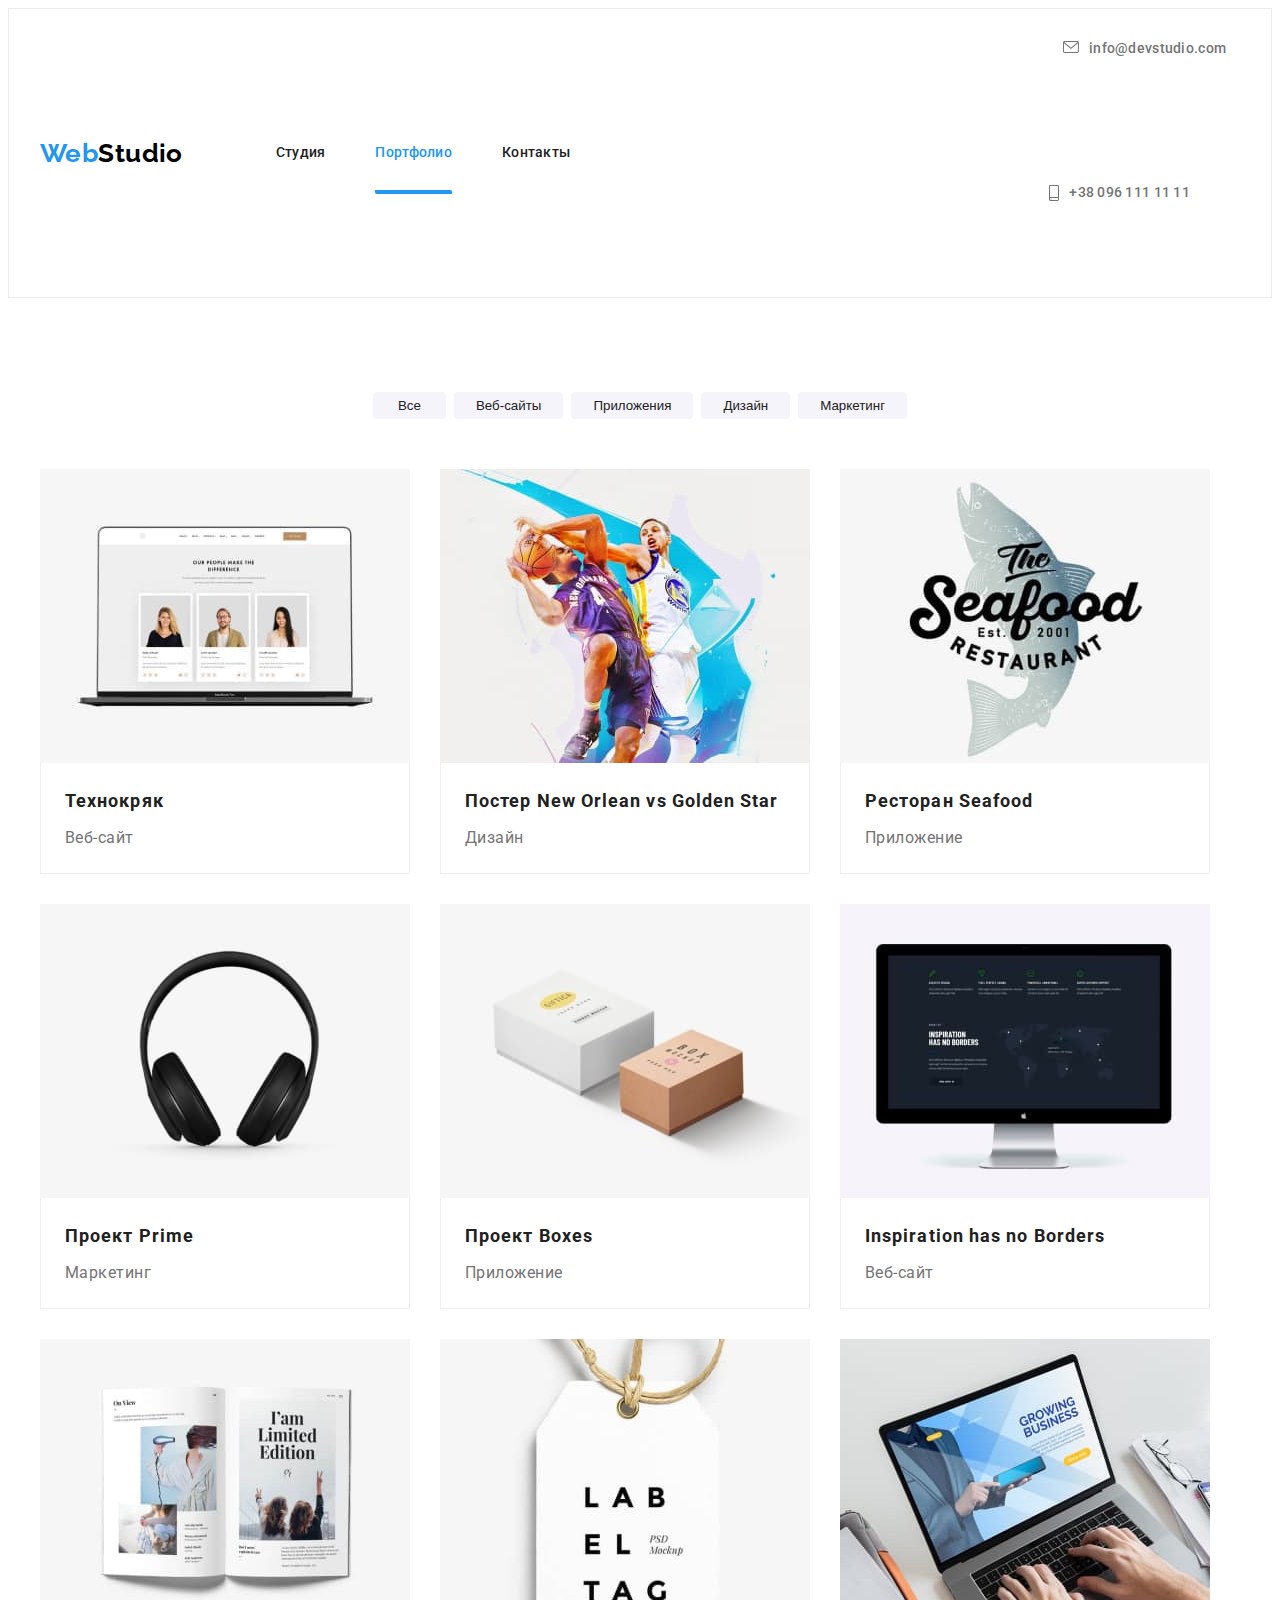
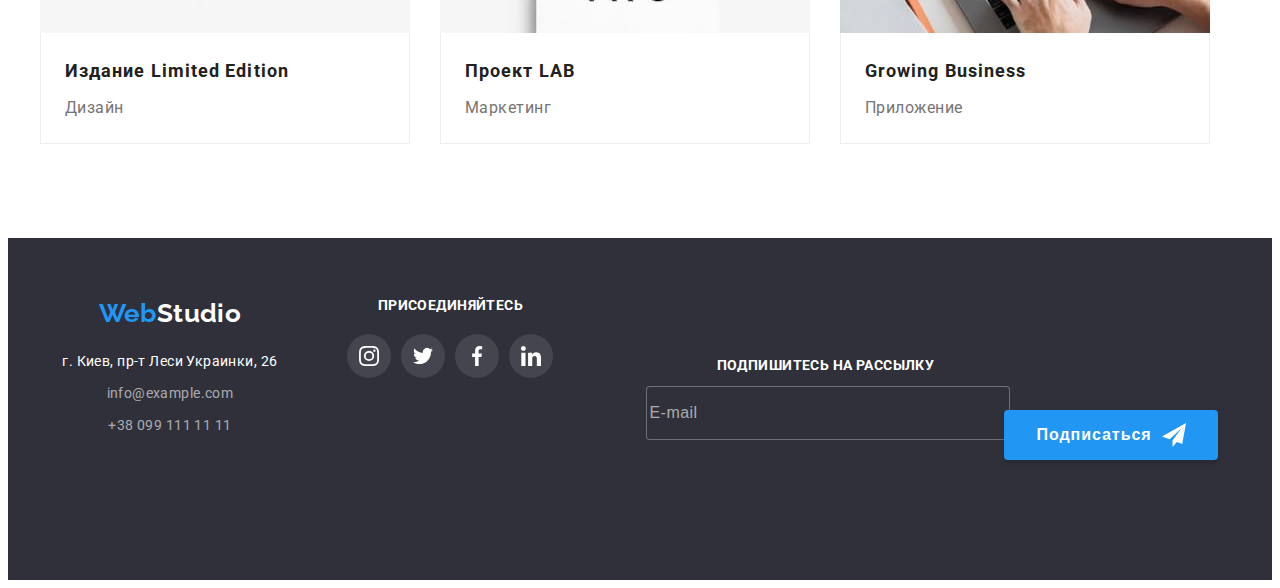
==== commit c5f1b393: "corrections" ====
--- a/portfolio.html
+++ b/portfolio.html
@@ -35,7 +35,7 @@
                     <ul class="nav-box">
                         <li class="nav-box__item"><a class="nav-box__link nav-box-link" href="./index.html ">Студия</a>
                         </li>
-                        <li class="nav-box__item__active"><a class="nav-box__link" href="./portfolio.html ">Портфолио</a>
+                        <li class="nav-box__item"><a class="nav-box__link nav-box-link__active" href="./portfolio.html ">Портфолио</a>
                         </li>
                         <li class="nav-box__item"><a class="nav-box__link" href=" ">Контакты</a>
                         </li>
@@ -314,7 +314,7 @@
                 </form>
             </div>
         </footer>
-
+    <script src="./js/menu.js"></script>
     </body>
 
 </html>--- a/css/main.min.css
+++ b/css/main.min.css
@@ -1,2 +1,2 @@
-:root{--primary-text-color: #757575;--title-text-color: #212121;--accent-color: #2196f3;--primary-white-color: #fff;--title-bgc: #2f303a;--secondary-bgc: #f5f4fa;--box-shadow: 0px 4px 4px rgba(0, 0, 0, 0.15);--contract-color: rgba(255, 255, 255, 0.6);--animation-timing-function: cubic-bezier(0.4, 0, 0.2, 1)}body{background:var(--primary-white-color);color:var(--primary-text-color);font-family:'Roboto', sans-serif;font-size:14px;line-height:1.7;letter-spacing:0.03em}img{display:block;max-width:100%;height:auto}h1,h2,h3,p{margin:0}ul{margin:0;padding:0;list-style:none}.section{padding:60px 0}@media screen and (min-width: 1200px){.section{padding:94px 0}}.container{margin-left:auto;margin-right:auto;padding-left:15px;padding-right:15px}@media screen and (min-width: 480px){.container{width:480px}}@media screen and (min-width: 768px){.container{width:768px}}@media screen and (min-width: 1200px){.container{width:1200px}}.hero-box,.footer{background-color:var(--title-bgc)}.centered{text-align:center}.section__title{font-weight:700;font-size:36px;line-height:1.17;letter-spacing:0.03em;text-align:center;color:var(--title-text-color);margin-top:0;margin-bottom:50px}.visually-hidden{position:absolute;clip:rect(0 0 0 0);width:1px;height:1px;margin:-1px}.links{margin-bottom:50px}.header__logo,.footer__logo{font-family:'Raleway';font-weight:700;font-size:26px;line-height:1.19;text-decoration:none}.logo{color:#000000}.logo .logo__first-word{color:var(--accent-color)}@media screen and (min-width: 768px){.header__logo{margin-right:93px;display:-webkit-box;display:-webkit-flex;display:-ms-flexbox;display:flex;-webkit-box-align:center;-webkit-align-items:center;-ms-flex-align:center;align-items:center}}.footer__logo{color:var(--primary-white-color)}@media screen and (max-width: 767px){.footer__logo{margin-bottom:20px}}@media screen and (max-width: 767px){.header{position:relative}}@media screen and (min-width: 768px){.header{border:1px solid #ececec}}@media screen and (min-width: 768px){.container__header{display:-webkit-box;display:-webkit-flex;display:-ms-flexbox;display:flex}}@media screen and (max-width: 767px){.site-nav{display:-webkit-box;display:-webkit-flex;display:-ms-flexbox;display:flex;-webkit-box-align:center;-webkit-align-items:center;-ms-flex-align:center;align-items:center;-webkit-box-pack:justify;-webkit-justify-content:space-between;-ms-flex-pack:justify;justify-content:space-between;min-height:60px}}@media screen and (min-width: 768px){.site-nav{display:-webkit-box;display:-webkit-flex;display:-ms-flexbox;display:flex;-webkit-box-align:center;-webkit-align-items:center;-ms-flex-align:center;align-items:center}}.site-nav__button{display:none}@media screen and (max-width: 767px){.site-nav__button{display:-webkit-inline-box;display:-webkit-inline-flex;display:-ms-inline-flexbox;display:inline-flex;margin:0;padding:0;border:none;background-color:transparent}.site-nav__button .site-nav__icon-cross{display:none}.site-nav__button.is-open .site-nav__icon-cross{display:block}.site-nav__button.is-open .site-nav__icon-menu{display:none}}.menu{font-weight:500;letter-spacing:0.02em}@media screen and (max-width: 767px){.menu{display:none;position:absolute;top:100%;left:0;width:100%;background-color:var(--primary-white-color);padding:48px 40px;font-size:40px;line-height:1.18}.menu.is-open{display:block}}@media screen and (min-width: 768px){.menu{display:-webkit-box;display:-webkit-flex;display:-ms-flexbox;display:flex;-webkit-box-pack:justify;-webkit-justify-content:space-between;-ms-flex-pack:justify;justify-content:space-between;-webkit-box-flex:1;-webkit-flex-grow:1;-ms-flex-positive:1;flex-grow:1}}@media screen and (min-width: 768px){.nav-box{display:-webkit-box;display:-webkit-flex;display:-ms-flexbox;display:flex;-webkit-box-align:center;-webkit-align-items:center;-ms-flex-align:center;align-items:center;-webkit-align-content:center;-ms-flex-line-pack:center;align-content:center}}.nav-box__item:not(:last-child){margin-bottom:35px}.nav-box__item:last-child{margin-bottom:302px}@media screen and (min-width: 768px){.nav-box__item{margin-left:auto}.nav-box__item:not(:last-child){margin-right:50px}}.nav-box__link{text-decoration:none;color:var(--title-text-color);position:relative;-webkit-transition:color 250ms var(--animation-timing-function);-o-transition:color 250ms var(--animation-timing-function);transition:color 250ms var(--animation-timing-function);padding-bottom:32px}.nav-box__link:hover,.nav-box__link:focus{color:var(--accent-color)}@media screen and (min-width: 768px){.nav-box__link{display:block;padding-top:32px;font-size:14px;line-height:1.14}.nav-box__link::after{content:'';position:absolute;left:0;bottom:0;display:block;width:100%;height:4px;-webkit-border-radius:0 2px;border-radius:0 2px;background-color:var(--accent-color);-webkit-transform:scale(0);-ms-transform:scale(0);transform:scale(0);-webkit-transition:-webkit-transform 250ms var(--animation-timing-function);transition:-webkit-transform 250ms var(--animation-timing-function);-o-transition:transform 250ms var(--animation-timing-function);transition:transform 250ms var(--animation-timing-function);transition:transform 250ms var(--animation-timing-function), -webkit-transform 250ms var(--animation-timing-function)}.nav-box__link:hover::after,.nav-box__link:focus::after{-webkit-transform:scale(1);-ms-transform:scale(1);transform:scale(1)}}.nav-box-link__active{color:var(--accent-color)}@media screen and (min-width: 768px){.nav-box-link__active::after{content:'';position:absolute;left:0;bottom:-1px;display:block;width:100%;height:4px;-webkit-border-radius:0 2px;border-radius:0 2px;background-color:var(--accent-color);-webkit-transform:scale(1);-ms-transform:scale(1);transform:scale(1)}}.contacts-social{display:-webkit-box;display:-webkit-flex;display:-ms-flexbox;display:flex;-webkit-box-orient:vertical;-webkit-box-direction:normal;-webkit-flex-direction:column;-ms-flex-direction:column;flex-direction:column;-webkit-box-pack:justify;-webkit-justify-content:space-between;-ms-flex-pack:justify;justify-content:space-between}@media screen and (max-width: 767px){.contacts{display:-webkit-box;display:-webkit-flex;display:-ms-flexbox;display:flex;-webkit-flex-wrap:wrap;-ms-flex-wrap:wrap;flex-wrap:wrap}}@media screen and (min-width: 768px){.contacts{display:-webkit-box;display:-webkit-flex;display:-ms-flexbox;display:flex;-webkit-box-align:center;-webkit-align-items:center;-ms-flex-align:center;align-items:center;-webkit-align-content:center;-ms-flex-line-pack:center;align-content:center;margin-left:auto}}@media screen and (min-width: 768px){.contacts__item:not(:last-child){margin-right:50px}}.contacts__link{font-size:24px;line-height:1.17;fill:var(--primary-text-color);text-decoration:none;color:var(--primary-text-color);-webkit-transition:color 250ms var(--animation-timing-function),fill 250ms var(--animation-timing-function);-o-transition:color 250ms var(--animation-timing-function),fill 250ms var(--animation-timing-function);transition:color 250ms var(--animation-timing-function),fill 250ms var(--animation-timing-function);padding-bottom:60px;margin-bottom:64px}.contacts__link:hover,.contacts__link:focus{color:var(--accent-color)}@media screen and (max-width: 767px){.contacts__link.tel{font-size:34px;line-height:1.18;color:var(--accent-color);margin-bottom:32px}}@media screen and (min-width: 768px){.contacts__link{font-size:12px;line-height:1.17;color:var(--primary-text-color);padding-top:32px;padding-bottom:32px;font-size:14px;line-height:1.14;display:-webkit-box;display:-webkit-flex;display:-ms-flexbox;display:flex;-webkit-box-pack:center;-webkit-justify-content:center;-ms-flex-pack:center;justify-content:center}}.contacts__icon{display:none}@media screen and (min-width: 768px){.contacts__icon{display:block;fill:currentColor;margin-right:10px}.contacts__link:hover .contacts__icon,.contacts__link:focus .contacts__icon{fill:var(--accent-color)}}.social-link{display:none;font-size:18px;line-height:1.22;fill:var(--accent-color);color:var(--accent-color);margin-top:64px}@media screen and (max-width: 767px){.social-link{display:-webkit-box;display:-webkit-flex;display:-ms-flexbox;display:flex}}.social-link__item{padding-left:10px}.social-link__item:not(:last-child){border-right:1px solid rgba(33,33,33,0.2);padding-right:10px}.social-link__link{text-decoration:none;font-size:18px;line-height:1.22;color:var(--accent-color)}.backdrop{position:fixed;top:0;left:0;width:100%;height:100%;background-color:rgba(0,0,0,0.2);cursor:pointer;opacity:1;-webkit-transition:opacity 250ms var(--animation-timing-function),visibility 250ms var(--animation-timing-function);-o-transition:opacity 250ms var(--animation-timing-function),visibility 250ms var(--animation-timing-function);transition:opacity 250ms var(--animation-timing-function),visibility 250ms var(--animation-timing-function);overflow-y:scroll;padding:15}.backdrop.is-hidden{opacity:0;pointer-events:none}.backdrop.is-hidden .modal{-webkit-transform:translate(-50%, -50%) scale(1.1);-ms-transform:translate(-50%, -50%) scale(1.1);transform:translate(-50%, -50%) scale(1.1)}.modal{position:relative;-webkit-transition:-webkit-transform 250ms var(--animation-timing-function);transition:-webkit-transform 250ms var(--animation-timing-function);-o-transition:transform 250ms var(--animation-timing-function);transition:transform 250ms var(--animation-timing-function);transition:transform 250ms var(--animation-timing-function), -webkit-transform 250ms var(--animation-timing-function);padding:40px;background-color:var(--primary-white-color);-webkit-box-shadow:0px 1px 3px rgba(0,0,0,0.12),0px 1px 1px rgba(0,0,0,0.14),0px 2px 1px rgba(0,0,0,0.2);box-shadow:0px 1px 3px rgba(0,0,0,0.12),0px 1px 1px rgba(0,0,0,0.14),0px 2px 1px rgba(0,0,0,0.2);-webkit-border-radius:4px;border-radius:4px}@media screen and (min-width: 530px){.modal{max-width:460px;width:100%;position:absolute;top:50%;left:50%;-webkit-transform:translate(-50%, -50%) scale(1);-ms-transform:translate(-50%, -50%) scale(1);transform:translate(-50%, -50%) scale(1)}}@media screen and (min-width: 1600px){.modal{min-height:581px;max-width:528px}}.modal .modal-close{height:30px;width:30px;-webkit-border-radius:50%;border-radius:50%;background:var(--primary-white-color);border:1px solid rgba(0,0,0,0.1);cursor:pointer;-webkit-transition:fill 250ms var(--animation-timing-function);-o-transition:fill 250ms var(--animation-timing-function);transition:fill 250ms var(--animation-timing-function)}.modal .modal-close:hover{fill:var(--accent-color)}.modal .modal-close.modal__close{position:absolute;top:8px;right:8px}.modal .modal__cross{color:#000000;-webkit-box-align:center;-webkit-align-items:center;-ms-flex-align:center;align-items:center;-webkit-box-pack:center;-webkit-justify-content:center;-ms-flex-pack:center;justify-content:center;-webkit-transition:color 250ms var(--animation-timing-function);-o-transition:color 250ms var(--animation-timing-function);transition:color 250ms var(--animation-timing-function)}.modal .modal__header{font-weight:700;font-size:20px;line-height:1.15;text-align:center;letter-spacing:0.03em;color:var(--title-text-color);margin-bottom:12px}.modal .modal__form{margin-top:12px}.modal .modal-form__input-box{display:block;position:relative;font-size:12px;line-height:1.16;letter-spacing:0.01em;color:var(--primary-text-color);margin-bottom:10px}.modal-form__input,.form-message{width:100%;height:40px;border:1px solid rgba(33,33,33,0.2);-webkit-box-sizing:border-box;box-sizing:border-box;-webkit-border-radius:4px;border-radius:4px;margin-top:4px;padding:0 10px 0 35px}.modal-form__input:focus,.form-message:focus{outline:none;border:1px solid var(--accent-color)}.modal-form__input:focus ~ .modal-form__icon{fill:var(--accent-color)}.modal-form__icon{display:block;position:absolute;top:50%;left:10px;width:18px;height:18px;color:var(--title-text-color);-webkit-transition:border 250ms var(--animation-timing-function),fill 250ms var(--animation-timing-function);-o-transition:border 250ms var(--animation-timing-function),fill 250ms var(--animation-timing-function);transition:border 250ms var(--animation-timing-function),fill 250ms var(--animation-timing-function)}.form-message{display:block;font-family:inherit;resize:none;height:120px;padding:12px 16px}.form-message::-webkit-input-placeholder{color:rgba(117,117,117,0.5)}.form-message:-ms-input-placeholder{color:rgba(117,117,117,0.5)}.form-message::-ms-input-placeholder{color:rgba(117,117,117,0.5)}.form-message::placeholder{color:rgba(117,117,117,0.5)}.policy-box{display:-webkit-box;display:-webkit-flex;display:-ms-flexbox;display:flex;-webkit-box-align:center;-webkit-align-items:center;-ms-flex-align:center;align-items:center;-webkit-box-pack:center;-webkit-justify-content:center;-ms-flex-pack:center;justify-content:center;width:100%;font-size:14px;line-height:1.71;letter-spacing:0.03em;color:var(--primary-text-color);margin-bottom:30px}.policy-box__checkbox{position:absolute;width:1px;height:1px;margin:-1px;border:0px;padding:0px;clip:rect(0 0 0 0);overflow:hidden}.policy-box__icon-check{width:16px;height:16px;border:2px solid var(--title-text-color);-webkit-border-radius:2px;border-radius:2px;margin-right:10px;background-color:var(--primary-white-color)}.policy-box__checkbox:checked+.policy-box__icon-check{background-color:var(--accent-color);-webkit-background-origin:border-box;background-origin:border-box;border-color:var(--accent-color)}.policy-box a{color:var(--accent-color);text-decoration:underline}.policy-box__button-submit{display:block;margin:0 auto;-webkit-border-radius:4px;border-radius:4px;border:none;height:50px;min-width:200px;text-align:center;color:var(--primary-white-color);background-color:var(--accent-color);cursor:pointer;font-weight:700;font-size:16px;line-height:1.88;text-decoration:none;letter-spacing:0.06em;-webkit-transition:background-color 250ms var(--animation-timing-function),-webkit-box-shadow 250ms var(--animation-timing-function);transition:background-color 250ms var(--animation-timing-function),-webkit-box-shadow 250ms var(--animation-timing-function);-o-transition:background-color 250ms var(--animation-timing-function),box-shadow 250ms var(--animation-timing-function);transition:background-color 250ms var(--animation-timing-function),box-shadow 250ms var(--animation-timing-function);transition:background-color 250ms var(--animation-timing-function),box-shadow 250ms var(--animation-timing-function),-webkit-box-shadow 250ms var(--animation-timing-function)}.policy-box__button-submit:hover,.policy-box__button-submit:focus{cursor:pointer;background-color:#1b71b8;-webkit-box-shadow:var(--box-shadow);box-shadow:var(--box-shadow)}.hero-box{text-align:center;padding-top:200px;padding-bottom:200px}.hero-box__title{margin-bottom:30px;color:var(--primary-white-color);font-weight:900;font-size:44px;line-height:1.36;letter-spacing:0.06em}@media screen and (max-width: 767px){.hero-box__title{font-size:26px;line-height:1.62;text-align:center}}.overlay{height:600px;max-width:1600px;margin-left:auto;margin-right:auto;background-image:-webkit-gradient(linear, left top, right top, from(rgba(47,48,58,0.4)), to(rgba(47,48,58,0.4))),url(../images/hero-box.jpg);background-image:-webkit-linear-gradient(left, rgba(47,48,58,0.4), rgba(47,48,58,0.4)),url(../images/hero-box.jpg);background-image:-o-linear-gradient(left, rgba(47,48,58,0.4), rgba(47,48,58,0.4)),url(../images/hero-box.jpg);background-image:linear-gradient(to right, rgba(47,48,58,0.4), rgba(47,48,58,0.4)),url(../images/hero-box.jpg);background-repeat:no-repeat;background-position:center;-webkit-background-size:cover;background-size:cover}.hero-box__button{display:inline-block;border:transparent;-webkit-box-shadow:var(--box-shadow);box-shadow:var(--box-shadow);-webkit-border-radius:4px;border-radius:4px;padding:10px 32px;min-width:200px;text-align:center;color:var(--primary-white-color);background-color:var(--accent-color);cursor:pointer;font-weight:700;font-size:16px;line-height:1.88;text-decoration:none;letter-spacing:0.06em;-webkit-transition:background-color 250ms var(--animation-timing-function);-o-transition:background-color 250ms var(--animation-timing-function);transition:background-color 250ms var(--animation-timing-function)}@media screen and (min-width: 768px){.benefits-list{display:-webkit-box;display:-webkit-flex;display:-ms-flexbox;display:flex;-webkit-flex-wrap:wrap;-ms-flex-wrap:wrap;flex-wrap:wrap;margin:-15px}}@media screen and (min-width: 1600px){.benefits-list{margin:-15px}}@media screen and (max-width: 767px){.benefits-list__item:not(:last-child){margin-bottom:30px}}@media screen and (min-width: 768px){.benefits-list__item{width:-webkit-calc((100% - 4 * 15px) / 2);width:calc((100% - 4 * 15px) / 2);margin:15px}}@media screen and (min-width: 1600px){.benefits-list__item{width:-webkit-calc((100% - 8 * 15px) / 4);width:calc((100% - 8 * 15px) / 4);margin:15px}}.benefits-list__box{display:-webkit-box;display:-webkit-flex;display:-ms-flexbox;display:flex;-webkit-box-pack:center;-webkit-justify-content:center;-ms-flex-pack:center;justify-content:center;margin-bottom:30px;height:120px;background-color:var(--secondary-bgc);-webkit-border-radius:4px;border-radius:4px;fill:var(--title-text-color)}.benefits-list__icon{display:-webkit-box;display:-webkit-flex;display:-ms-flexbox;display:flex;width:70px;fill:var(--title-text-color);-webkit-background-size:contain;background-size:contain;background-repeat:no-repeat}.benefits-list__title{margin-bottom:10px;font-weight:700;font-size:14px;line-height:1.14;letter-spacing:0.03em;color:var(--title-text-color);text-transform:uppercase}@media screen and (max-width: 767px){.benefits-list__title{display:-webkit-box;display:-webkit-flex;display:-ms-flexbox;display:flex;-webkit-box-pack:center;-webkit-justify-content:center;-ms-flex-pack:center;justify-content:center}}.benefits-list__text{font-weight:400;font-size:14px;line-height:1.71;margin-top:0;margin-bottom:0;padding-top:0;letter-spacing:0.03em;color:var(--primary-text-color)}.works{padding-top:0}.section__no-padding-top{display:block;margin-bottom:50px;padding-top:0;padding-bottom:0}@media screen and (max-width: 1599px){.section__no-padding-top{display:none}}.works-list{display:-webkit-box;display:-webkit-flex;display:-ms-flexbox;display:flex;-webkit-flex-wrap:wrap;-ms-flex-wrap:wrap;flex-wrap:wrap}.works-list__item{position:relative}.works-list__item+.works-list__item{margin-left:30px}.works-list__text{display:-webkit-box;display:-webkit-flex;display:-ms-flexbox;display:flex;-webkit-box-pack:center;-webkit-justify-content:center;-ms-flex-pack:center;justify-content:center;-webkit-box-align:center;-webkit-align-items:center;-ms-flex-align:center;align-items:center;position:absolute;bottom:0;left:0;height:70px;width:100%;background:rgba(47,48,58,0.8);font-weight:700;font-size:14px;line-height:1.14;letter-spacing:0.03em;color:var(--primary-white-color);text-transform:uppercase}.team{background:var(--secondary-bgc)}.section-team{margin-bottom:50px}.title-team{letter-spacing:0.03em;text-align:center;color:var(--title-text-color)}@media screen and (min-width: 768px){.team-list{display:-webkit-box;display:-webkit-flex;display:-ms-flexbox;display:flex;-webkit-flex-wrap:wrap;-ms-flex-wrap:wrap;flex-wrap:wrap;margin:-15px}}.team-list__item{background-color:var(--primary-white-color)}@media screen and (max-width: 1599px){.team-list__item:not(:last-child){margin-bottom:30px}}@media screen and (min-width: 768px){.team-list__item{width:-webkit-calc((100% - 4 * 15px) / 2);width:calc((100% - 4 * 15px) / 2)}.team-list__item+.team-list__item{margin-left:30px}}@media screen and (min-width: 1600px){.team-list__item{width:-webkit-calc((100% - 8 * 15px) / 4);width:calc((100% - 8 * 15px) / 4);margin:15px}}.team-list__box{padding-top:30px;padding-bottom:30px;-webkit-border-radius:0px 0px 4px 4px;border-radius:0px 0px 4px 4px;-webkit-box-shadow:0px 1px 3px rgba(0,0,0,0.12),0px 1px 1px rgba(0,0,0,0.14),0px 2px 1px rgba(0,0,0,0.2);box-shadow:0px 1px 3px rgba(0,0,0,0.12),0px 1px 1px rgba(0,0,0,0.14),0px 2px 1px rgba(0,0,0,0.2)}.team-list__title,.team-list__text{font-weight:500;font-size:16px;line-height:1.19;margin-bottom:16px}.team-list__title{margin-bottom:10px}@media screen and (max-width: 767px){.team-list__title{display:-webkit-box;display:-webkit-flex;display:-ms-flexbox;display:flex;-webkit-box-pack:center;-webkit-justify-content:center;-ms-flex-pack:center;justify-content:center}}.team-list__text{font-weight:400;margin-top:0;padding-top:0;letter-spacing:0.03em;color:var(--primary-text-color)}.social{display:-webkit-box;display:-webkit-flex;display:-ms-flexbox;display:flex;-webkit-flex-wrap:wrap;-ms-flex-wrap:wrap;flex-wrap:wrap;-webkit-box-align:center;-webkit-align-items:center;-ms-flex-align:center;align-items:center;-webkit-box-pack:center;-webkit-justify-content:center;-ms-flex-pack:center;justify-content:center}.social__item:not(:last-child){margin-right:10px}.social__link{display:-webkit-box;display:-webkit-flex;display:-ms-flexbox;display:flex;-webkit-box-align:center;-webkit-align-items:center;-ms-flex-align:center;align-items:center;-webkit-box-pack:center;-webkit-justify-content:center;-ms-flex-pack:center;justify-content:center;width:44px;height:44px;-webkit-border-radius:50%;border-radius:50%;color:#afb1b8;-webkit-transition:color 250ms var(--animation-timing-function),background-color 250ms var(--animation-timing-function);-o-transition:color 250ms var(--animation-timing-function),background-color 250ms var(--animation-timing-function);transition:color 250ms var(--animation-timing-function),background-color 250ms var(--animation-timing-function)}.social__link:hover,.social__link:focus{color:var(--primary-white-color);background-color:var(--accent-color)}.social__icon{display:-webkit-box;display:-webkit-flex;display:-ms-flexbox;display:flex;fill:currentColor;width:20px;height:20px}.clients-list{display:-webkit-box;display:-webkit-flex;display:-ms-flexbox;display:flex;-webkit-flex-wrap:wrap;-ms-flex-wrap:wrap;flex-wrap:wrap;margin:-15px}@media screen and (min-width: 768px){.clients-list{margin:-15px}}.clients-list__item{display:-webkit-box;display:-webkit-flex;display:-ms-flexbox;display:flex;-webkit-box-pack:center;-webkit-justify-content:center;-ms-flex-pack:center;justify-content:center;-webkit-box-align:center;-webkit-align-items:center;-ms-flex-align:center;align-items:center;width:-webkit-calc((100% - 4 * 15px) / 2);width:calc((100% - 4 * 15px) / 2);margin:15px}@media screen and (max-width: 767px){.clients-list__item:not(:last-child){margin-bottom:30px}}@media screen and (min-width: 768px){.clients-list__item{width:-webkit-calc((100% - 6 * 15px) / 3);width:calc((100% - 6 * 15px) / 3);margin:15px}}@media screen and (min-width: 1600px){.clients-list__item{width:170px;margin:15px}}.clients-list__link{display:-webkit-box;display:-webkit-flex;display:-ms-flexbox;display:flex;-webkit-box-pack:center;-webkit-justify-content:center;-ms-flex-pack:center;justify-content:center;-webkit-box-align:center;-webkit-align-items:center;-ms-flex-align:center;align-items:center;width:170px;height:92px;border:1px solid #afb1b8;border-color:#afb1b8;-webkit-box-sizing:border-box;box-sizing:border-box;-webkit-border-radius:4px;border-radius:4px;color:#afb1b8;-webkit-transition:color 250ms var(--animation-timing-function),border-color 250ms var(--animation-timing-function);-o-transition:color 250ms var(--animation-timing-function),border-color 250ms var(--animation-timing-function);transition:color 250ms var(--animation-timing-function),border-color 250ms var(--animation-timing-function)}.clients-list__link:hover,.clients-list__link:focus{color:var(--accent-color);border-color:var(--accent-color)}.clients-list__icon{fill:currentColor}.footer{padding:60px 0}.footer__container{-webkit-box-align:center;-webkit-align-items:center;-ms-flex-align:center;align-items:center}@media screen and (min-width: 768px){.footer__container{display:-webkit-box;display:-webkit-flex;display:-ms-flexbox;display:flex;-webkit-box-pack:center;-webkit-justify-content:center;-ms-flex-pack:center;justify-content:center}}@media screen and (min-width: 1600px){.footer__container{display:-webkit-box;display:-webkit-flex;display:-ms-flexbox;display:flex;-webkit-box-flex:1;-webkit-flex-grow:1;-ms-flex-positive:1;flex-grow:1;-webkit-box-align:baseline;-webkit-align-items:baseline;-ms-flex-align:baseline;align-items:baseline}}@media screen and (min-width: 768px){.footer-box{margin-right:70px}}@media screen and (min-width: 768px){.footer-box__list{margin-top:20px}}@media screen and (max-width: 1599px){.footer-box__list{margin-bottom:60px}}@media screen and (min-width: 768px){.footer-box__item:not(:last-child){margin-bottom:9px}}@media screen and (max-width: 1599px){.footer-box__item:not(:last-child){margin-bottom:8px}}.footer-box__address,.footer-box__contact{font-size:14px;line-height:1.71;letter-spacing:0.03em;font-style:normal;text-decoration:none;-webkit-text-decoration-style:none;text-decoration-style:none}.footer-box__address{color:var(--primary-white-color)}.footer-box__contact{color:var(--contract-color)}.footer-submit-box__title{font-family:Roboto;font-weight:700;font-size:14px;line-height:1.14;letter-spacing:0.03em;text-transform:uppercase;color:var(--primary-white-color);margin-bottom:20px}.footer-submit-box__list{display:-webkit-box;display:-webkit-flex;display:-ms-flexbox;display:flex;-webkit-flex-wrap:wrap;-ms-flex-wrap:wrap;flex-wrap:wrap;-webkit-box-align:center;-webkit-align-items:center;-ms-flex-align:center;align-items:center;-webkit-box-pack:start;-webkit-justify-content:flex-start;-ms-flex-pack:start;justify-content:flex-start}.footer-submit-box__item:not(:last-child){margin-right:10px}.footer-submit-box__link{display:-webkit-box;display:-webkit-flex;display:-ms-flexbox;display:flex;-webkit-box-align:center;-webkit-align-items:center;-ms-flex-align:center;align-items:center;-webkit-box-pack:center;-webkit-justify-content:center;-ms-flex-pack:center;justify-content:center;width:44px;height:44px;-webkit-border-radius:50%;border-radius:50%;background:rgba(255,255,255,0.1);color:var(--primary-white-color);-webkit-transition:background-color 250ms var(--animation-timing-function);-o-transition:background-color 250ms var(--animation-timing-function);transition:background-color 250ms var(--animation-timing-function)}.footer-submit-box__link:hover,.footer-submit-box__link:focus{cursor:pointer;background-color:var(--accent-color)}.footer-submit-box__icon{display:-webkit-box;display:-webkit-flex;display:-ms-flexbox;display:flex;fill:currentColor;width:20px;height:20px}@media screen and (min-width: 768px){.footer-form{display:-webkit-box;display:-webkit-flex;display:-ms-flexbox;display:flex;-webkit-flex-wrap:wrap;-ms-flex-wrap:wrap;flex-wrap:wrap;-webkit-box-align:end;-webkit-align-items:flex-end;-ms-flex-align:end;align-items:flex-end;margin-left:93px}}@media screen and (max-width: 1599px){.footer-form{padding-top:60px;padding-bottom:60px}}.footer-form__submit-email{display:block;width:358px;font-weight:700;font-size:14px;line-height:1.14;letter-spacing:0.03em;text-transform:uppercase;color:var(--primary-white-color)}.footer-form__email{display:-webkit-box;display:-webkit-flex;display:-ms-flexbox;display:flex;margin-top:20px;width:100%;height:50px;border:1px solid rgba(255,255,255,0.3);-webkit-box-shadow:drop-shadow(0px 4px 4px rgba(0,0,0,0.15));box-shadow:drop-shadow(0px 4px 4px rgba(0,0,0,0.15));-webkit-border-radius:4px;border-radius:4px;background:var(--title-bgc)}@media screen and (min-width: 768px){.footer-form__email{-webkit-box-align:end;-webkit-align-items:flex-end;-ms-flex-align:end;align-items:flex-end;width:358px;margin-top:12px}}@media screen and (max-width: 1599px){.footer-form__email{-webkit-box-pack:center;-webkit-justify-content:center;-ms-flex-pack:center;justify-content:center;margin-bottom:20px}}.footer-form__email::-webkit-input-placeholder{font-size:16px;line-height:1.25;display:-webkit-box;display:-webkit-flex;display:flex;-webkit-box-align:center;-webkit-align-items:center;align-items:center;letter-spacing:0.03em;color:rgba(255,255,255,0.6)}.footer-form__email:-ms-input-placeholder{font-size:16px;line-height:1.25;display:-ms-flexbox;display:flex;-ms-flex-align:center;align-items:center;letter-spacing:0.03em;color:rgba(255,255,255,0.6)}.footer-form__email::-ms-input-placeholder{font-size:16px;line-height:1.25;display:-ms-flexbox;display:flex;-ms-flex-align:center;align-items:center;letter-spacing:0.03em;color:rgba(255,255,255,0.6)}.footer-form__email::placeholder{font-size:16px;line-height:1.25;display:-webkit-box;display:-webkit-flex;display:-ms-flexbox;display:flex;-webkit-box-align:center;-webkit-align-items:center;-ms-flex-align:center;align-items:center;letter-spacing:0.03em;color:rgba(255,255,255,0.6)}.footer-form__button-submit{min-width:200px;height:50px;margin-left:12px;-webkit-box-shadow:var(--box-shadow);box-shadow:var(--box-shadow);-webkit-border-radius:4px;border-radius:4px;border:transparent;padding:10px 32px;color:var(--primary-white-color);background-color:var(--accent-color);cursor:pointer;font-weight:700;font-size:16px;line-height:1.88;text-decoration:none;letter-spacing:0.06em}.button-submit{display:-webkit-box;display:-webkit-flex;display:-ms-flexbox;display:flex;-webkit-box-align:center;-webkit-align-items:center;-ms-flex-align:center;align-items:center;-webkit-box-pack:center;-webkit-justify-content:center;-ms-flex-pack:center;justify-content:center;text-align:center;-webkit-transition:background-color 250ms var(--animation-timing-function);-o-transition:background-color 250ms var(--animation-timing-function);transition:background-color 250ms var(--animation-timing-function)}.footer-form__icon-send{width:24px;height:24px;margin-left:10px;fill:var(--primary-white-color);-webkit-background-origin:border-box;background-origin:border-box}.filter{font-size:16px;line-height:1.63;letter-spacing:0.03em;display:-webkit-box;display:-webkit-flex;display:-ms-flexbox;display:flex;-webkit-box-pack:center;-webkit-justify-content:center;-ms-flex-pack:center;justify-content:center;cursor:pointer}.filter__item:not(:last-child){margin-right:8px}.filter__button{min-width:73px;padding:6px 22px;-webkit-border-radius:4px;border-radius:4px;font-weight:500;text-decoration:none;border:transparent;color:var(--title-text-color);background-color:var(--secondary-bgc);-webkit-transition:color 250ms var(--animation-timing-function),background-color 250ms var(--animation-timing-function),-webkit-box-shadow 250ms var(--animation-timing-function);transition:color 250ms var(--animation-timing-function),background-color 250ms var(--animation-timing-function),-webkit-box-shadow 250ms var(--animation-timing-function);-o-transition:color 250ms var(--animation-timing-function),background-color 250ms var(--animation-timing-function),box-shadow 250ms var(--animation-timing-function);transition:color 250ms var(--animation-timing-function),background-color 250ms var(--animation-timing-function),box-shadow 250ms var(--animation-timing-function);transition:color 250ms var(--animation-timing-function),background-color 250ms var(--animation-timing-function),box-shadow 250ms var(--animation-timing-function),-webkit-box-shadow 250ms var(--animation-timing-function)}.filter__button:hover,.filter__button:focus{cursor:pointer;color:var(--primary-white-color);background-color:var(--accent-color);-webkit-box-shadow:0px 3px 1px rgba(0,0,0,0.1),0px 1px 2px rgba(0,0,0,0.08),0px 2px 2px rgba(0,0,0,0.12);box-shadow:0px 3px 1px rgba(0,0,0,0.1),0px 1px 2px rgba(0,0,0,0.08),0px 2px 2px rgba(0,0,0,0.12)}.project-list{display:-webkit-box;display:-webkit-flex;display:-ms-flexbox;display:flex;-webkit-flex-wrap:wrap;-ms-flex-wrap:wrap;flex-wrap:wrap;margin-top:50px}@media (min-width: 768px) and (min-width: 1599px){.project-list{margin:-15px}}.project-list__item{margin-right:30px}.project-list__item:nth-child(3n){margin-right:0}.project-list__item:not(:nth-last-child(-n+3)){margin-bottom:30px}@media (min-width: 768px) and (min-width: 1599px){.project-list__item:not(:last-child){margin-bottom:30px}}@media (min-width: 768px) and (min-width: 1599px){.project-list__item{width:-webkit-calc((100% - 4 * 15px) / 2);width:calc((100% - 4 * 15px) / 2);margin:15px}}.project-list__link{display:block;text-decoration:none;-webkit-transition:-webkit-box-shadow 250ms var(--animation-timing-function);transition:-webkit-box-shadow 250ms var(--animation-timing-function);-o-transition:box-shadow 250ms var(--animation-timing-function);transition:box-shadow 250ms var(--animation-timing-function);transition:box-shadow 250ms var(--animation-timing-function), -webkit-box-shadow 250ms var(--animation-timing-function)}.project-list__link:hover,.project-list__link:focus{-webkit-box-shadow:0px 1px 1px rgba(0,0,0,0.12),0px 4px 4px rgba(0,0,0,0.06),1px 4px 6px rgba(0,0,0,0.16);box-shadow:0px 1px 1px rgba(0,0,0,0.12),0px 4px 4px rgba(0,0,0,0.06),1px 4px 6px rgba(0,0,0,0.16)}.project-list__description{overflow:hidden;position:relative}.project-list__description:hover,.project-list__description:focus{-webkit-transform:translateY(0);-ms-transform:translateY(0);transform:translateY(0)}.project-list__text{display:inline-block;position:absolute;content:'';top:0;left:0;width:100%;height:100%;padding:63px 24px;background-color:rgba(33,150,243,0.9);-webkit-transform:translateY(100%);-ms-transform:translateY(100%);transform:translateY(100%);-webkit-transition:-webkit-transform 250ms var(--animation-timing-function) 250ms;transition:-webkit-transform 250ms var(--animation-timing-function) 250ms;-o-transition:transform 250ms var(--animation-timing-function) 250ms;transition:transform 250ms var(--animation-timing-function) 250ms;transition:transform 250ms var(--animation-timing-function) 250ms, -webkit-transform 250ms var(--animation-timing-function) 250ms;font-size:18px;line-height:1.56;letter-spacing:0.03em;color:var(--primary-white-color)}.project-list__link:hover .project-list__text,.project-list__link:focus .project-list__text{-webkit-transform:translateY(0);-ms-transform:translateY(0);transform:translateY(0)}.project-box{padding-top:20px;padding-bottom:20px;padding-left:24px;padding-right:24px;border-left:1px solid #eeeeee;border-right:1px solid #eeeeee;border-bottom:1px solid #eeeeee}.project-box__title{margin-bottom:4px;font-weight:700;font-size:18px;line-height:2;letter-spacing:0.06em;color:var(--title-text-color)}@media (min-width: 768px) and (min-width: 1599px){.project-box__title{display:-webkit-box;display:-webkit-flex;display:-ms-flexbox;display:flex;-webkit-box-pack:center;-webkit-justify-content:center;-ms-flex-pack:center;justify-content:center}}.project-box__text{margin-top:0;margin-bottom:0;font-size:16px;line-height:1.88;letter-spacing:0.03em;color:var(--primary-text-color)}
+:root{--primary-text-color: #757575;--title-text-color: #212121;--accent-color: #2196f3;--primary-white-color: #fff;--title-bgc: #2f303a;--secondary-bgc: #f5f4fa;--box-shadow: 0px 4px 4px rgba(0, 0, 0, 0.15);--contract-color: rgba(255, 255, 255, 0.6);--animation-timing-function: cubic-bezier(0.4, 0, 0.2, 1)}body{background:var(--primary-white-color);color:var(--primary-text-color);font-family:'Roboto', sans-serif;font-size:14px;line-height:1.7;letter-spacing:0.03em}img{display:block;max-width:100%;height:auto}h1,h2,h3,p{margin:0}ul{margin:0;padding:0;list-style:none}.section{padding:60px 0}@media screen and (min-width: 1200px){.section{padding:94px 0}}.container{margin-left:auto;margin-right:auto;padding-left:15px;padding-right:15px}@media screen and (min-width: 480px){.container{width:480px}}@media screen and (min-width: 768px){.container{width:768px}}@media screen and (min-width: 1200px){.container{width:1200px}}.hero-box,.footer{background-color:var(--title-bgc)}.centered{text-align:center}.section__title{font-weight:700;font-size:36px;line-height:1.17;letter-spacing:0.03em;text-align:center;color:var(--title-text-color);margin-top:0;margin-bottom:50px}.visually-hidden{position:absolute;clip:rect(0 0 0 0);width:1px;height:1px;margin:-1px}.links{margin-bottom:50px}.header__logo,.footer__logo{font-family:'Raleway';font-weight:700;font-size:26px;line-height:1.19;text-decoration:none}.logo{color:#000000}.logo .logo__first-word{color:var(--accent-color)}@media screen and (min-width: 768px){.header__logo{margin-right:93px;display:-webkit-box;display:-webkit-flex;display:-ms-flexbox;display:flex;-webkit-box-align:center;-webkit-align-items:center;-ms-flex-align:center;align-items:center}}.footer__logo{color:var(--primary-white-color)}@media screen and (max-width: 767px){.footer__logo{margin-bottom:20px}}@media screen and (max-width: 767px){.header{position:relative}}@media screen and (min-width: 768px){.header{border:1px solid #ececec}}@media screen and (min-width: 768px){.container__header{display:-webkit-box;display:-webkit-flex;display:-ms-flexbox;display:flex}}@media screen and (max-width: 767px){.site-nav{display:-webkit-box;display:-webkit-flex;display:-ms-flexbox;display:flex;-webkit-box-align:center;-webkit-align-items:center;-ms-flex-align:center;align-items:center;-webkit-box-pack:justify;-webkit-justify-content:space-between;-ms-flex-pack:justify;justify-content:space-between;min-height:60px}}@media screen and (min-width: 768px){.site-nav{display:-webkit-box;display:-webkit-flex;display:-ms-flexbox;display:flex;-webkit-box-align:center;-webkit-align-items:center;-ms-flex-align:center;align-items:center}}.site-nav__button{display:none}@media screen and (max-width: 767px){.site-nav__button{display:-webkit-inline-box;display:-webkit-inline-flex;display:-ms-inline-flexbox;display:inline-flex;margin:0;padding:0;border:none;background-color:transparent}.site-nav__button .site-nav__icon-cross{display:none}.site-nav__button.is-open .site-nav__icon-cross{display:block}.site-nav__button.is-open .site-nav__icon-menu{display:none}}.menu{font-weight:500;letter-spacing:0.02em;z-index:1}@media screen and (max-width: 767px){.menu{display:none;position:absolute;top:100%;left:0;width:100%;background-color:var(--primary-white-color);padding:48px 40px;font-size:40px;line-height:1.18}.menu.is-open{display:block}}@media screen and (min-width: 768px){.menu{display:-webkit-box;display:-webkit-flex;display:-ms-flexbox;display:flex;-webkit-box-pack:justify;-webkit-justify-content:space-between;-ms-flex-pack:justify;justify-content:space-between;-webkit-box-flex:1;-webkit-flex-grow:1;-ms-flex-positive:1;flex-grow:1}}@media screen and (min-width: 768px){.nav-box{display:-webkit-box;display:-webkit-flex;display:-ms-flexbox;display:flex;-webkit-box-align:center;-webkit-align-items:center;-ms-flex-align:center;align-items:center;-webkit-align-content:center;-ms-flex-line-pack:center;align-content:center}}@media screen and (max-width: 767px){.nav-box__item:not(:last-child){margin-bottom:35px}.nav-box__item:last-child{margin-bottom:302px}}@media screen and (min-width: 768px){.nav-box__item{margin-left:auto}.nav-box__item:not(:last-child){margin-right:50px}}.nav-box__link{text-decoration:none;color:var(--title-text-color);position:relative;-webkit-transition:color 250ms var(--animation-timing-function);-o-transition:color 250ms var(--animation-timing-function);transition:color 250ms var(--animation-timing-function);padding-bottom:32px}.nav-box__link:hover,.nav-box__link:focus{color:var(--accent-color)}@media screen and (min-width: 768px){.nav-box__link{display:block;padding-top:32px;font-size:14px;line-height:1.14}.nav-box__link::after{content:'';position:absolute;left:0;bottom:0;display:block;width:100%;height:4px;-webkit-border-radius:0 2px;border-radius:0 2px;background-color:var(--accent-color);-webkit-transform:scale(0);-ms-transform:scale(0);transform:scale(0);-webkit-transition:-webkit-transform 250ms var(--animation-timing-function);transition:-webkit-transform 250ms var(--animation-timing-function);-o-transition:transform 250ms var(--animation-timing-function);transition:transform 250ms var(--animation-timing-function);transition:transform 250ms var(--animation-timing-function), -webkit-transform 250ms var(--animation-timing-function)}.nav-box__link:hover::after,.nav-box__link:focus::after{-webkit-transform:scale(1);-ms-transform:scale(1);transform:scale(1)}}.nav-box-link__active{color:var(--accent-color)}@media screen and (min-width: 768px){.nav-box-link__active::after{content:'';position:absolute;left:0;bottom:-1px;display:block;width:100%;height:4px;-webkit-border-radius:0 2px;border-radius:0 2px;background-color:var(--accent-color);-webkit-transform:scale(1);-ms-transform:scale(1);transform:scale(1)}}.contacts-social{display:-webkit-box;display:-webkit-flex;display:-ms-flexbox;display:flex;-webkit-box-orient:vertical;-webkit-box-direction:normal;-webkit-flex-direction:column;-ms-flex-direction:column;flex-direction:column;-webkit-box-pack:justify;-webkit-justify-content:space-between;-ms-flex-pack:justify;justify-content:space-between}@media screen and (max-width: 767px){.contacts{display:-webkit-box;display:-webkit-flex;display:-ms-flexbox;display:flex;-webkit-flex-wrap:wrap;-ms-flex-wrap:wrap;flex-wrap:wrap}}@media screen and (min-width: 768px){.contacts{display:-webkit-box;display:-webkit-flex;display:-ms-flexbox;display:flex;-webkit-box-align:center;-webkit-align-items:center;-ms-flex-align:center;align-items:center;-webkit-align-content:center;-ms-flex-line-pack:center;align-content:center;margin-left:auto;-webkit-box-orient:vertical;-webkit-box-direction:reverse;-webkit-flex-direction:column-reverse;-ms-flex-direction:column-reverse;flex-direction:column-reverse}}@media screen and (min-width: 1600px){.contacts{padding-top:32px;display:-webkit-box;display:-webkit-flex;display:-ms-flexbox;display:flex;-webkit-box-align:center;-webkit-align-items:center;-ms-flex-align:center;align-items:center;-webkit-align-content:center;-ms-flex-line-pack:center;align-content:center;margin-left:auto;-webkit-box-orient:horizontal;-webkit-box-direction:reverse;-webkit-flex-direction:row-reverse;-ms-flex-direction:row-reverse;flex-direction:row-reverse;-webkit-box-pack:center;-webkit-justify-content:center;-ms-flex-pack:center;justify-content:center}}@media screen and (min-width: 768px){.contacts__item:not(:last-child){margin-right:50px}}.contacts__link{font-size:24px;line-height:1.17;fill:var(--primary-text-color);text-decoration:none;color:var(--primary-text-color);-webkit-transition:color 250ms var(--animation-timing-function),fill 250ms var(--animation-timing-function);-o-transition:color 250ms var(--animation-timing-function),fill 250ms var(--animation-timing-function);transition:color 250ms var(--animation-timing-function),fill 250ms var(--animation-timing-function);padding-bottom:60px;margin-bottom:64px}.contacts__link:hover,.contacts__link:focus{color:var(--accent-color)}@media screen and (max-width: 767px){.contacts__link.tel{font-size:34px;line-height:1.18;color:var(--accent-color);margin-bottom:32px}}@media screen and (min-width: 768px){.contacts__link{font-size:12px;line-height:1.17;color:var(--primary-text-color);padding-top:32px;padding-bottom:32px;font-size:14px;line-height:1.14;display:-webkit-box;display:-webkit-flex;display:-ms-flexbox;display:flex;-webkit-box-pack:center;-webkit-justify-content:center;-ms-flex-pack:center;justify-content:center}}@media screen and (min-width: 1600px){.contacts__link.mail{margin-right:30px}}.contacts__icon{display:none}@media screen and (min-width: 768px){.contacts__icon{display:block;fill:currentColor;margin-right:10px}.contacts__link:hover .contacts__icon,.contacts__link:focus .contacts__icon{fill:var(--accent-color)}}.social-link{display:none;font-size:18px;line-height:1.22;fill:var(--accent-color);color:var(--accent-color);margin-top:64px}@media screen and (max-width: 767px){.social-link{display:-webkit-box;display:-webkit-flex;display:-ms-flexbox;display:flex}}.social-link__item{padding-left:10px}.social-link__item:not(:last-child){border-right:1px solid rgba(33,33,33,0.2);padding-right:10px}.social-link__link{text-decoration:none;font-size:18px;line-height:1.22;color:var(--accent-color)}.backdrop{position:fixed;top:0;left:0;width:100%;height:100%;background-color:rgba(0,0,0,0.2);cursor:pointer;opacity:1;-webkit-transition:opacity 250ms var(--animation-timing-function),visibility 250ms var(--animation-timing-function);-o-transition:opacity 250ms var(--animation-timing-function),visibility 250ms var(--animation-timing-function);transition:opacity 250ms var(--animation-timing-function),visibility 250ms var(--animation-timing-function);overflow-y:scroll;padding:15}.backdrop.is-hidden{opacity:0;pointer-events:none}.backdrop.is-hidden .modal{-webkit-transform:translate(-50%, -50%) scale(1.1);-ms-transform:translate(-50%, -50%) scale(1.1);transform:translate(-50%, -50%) scale(1.1)}.modal{position:relative;-webkit-transition:-webkit-transform 250ms var(--animation-timing-function);transition:-webkit-transform 250ms var(--animation-timing-function);-o-transition:transform 250ms var(--animation-timing-function);transition:transform 250ms var(--animation-timing-function);transition:transform 250ms var(--animation-timing-function), -webkit-transform 250ms var(--animation-timing-function);padding:40px;background-color:var(--primary-white-color);-webkit-box-shadow:0px 1px 3px rgba(0,0,0,0.12),0px 1px 1px rgba(0,0,0,0.14),0px 2px 1px rgba(0,0,0,0.2);box-shadow:0px 1px 3px rgba(0,0,0,0.12),0px 1px 1px rgba(0,0,0,0.14),0px 2px 1px rgba(0,0,0,0.2);-webkit-border-radius:4px;border-radius:4px}@media screen and (min-width: 530px){.modal{max-width:460px;width:100%;position:absolute;top:50%;left:50%;-webkit-transform:translate(-50%, -50%) scale(1);-ms-transform:translate(-50%, -50%) scale(1);transform:translate(-50%, -50%) scale(1)}}@media screen and (min-width: 1600px){.modal{min-height:581px;max-width:528px}}.modal .modal-close{height:30px;width:30px;-webkit-border-radius:50%;border-radius:50%;background:var(--primary-white-color);border:1px solid rgba(0,0,0,0.1);cursor:pointer;-webkit-transition:fill 250ms var(--animation-timing-function);-o-transition:fill 250ms var(--animation-timing-function);transition:fill 250ms var(--animation-timing-function)}.modal .modal-close:hover{fill:var(--accent-color)}.modal .modal-close.modal__close{position:absolute;top:8px;right:8px}.modal .modal__cross{color:#000000;-webkit-box-align:center;-webkit-align-items:center;-ms-flex-align:center;align-items:center;-webkit-box-pack:center;-webkit-justify-content:center;-ms-flex-pack:center;justify-content:center;-webkit-transition:color 250ms var(--animation-timing-function);-o-transition:color 250ms var(--animation-timing-function);transition:color 250ms var(--animation-timing-function)}.modal .modal__header{font-weight:700;font-size:20px;line-height:1.15;text-align:center;letter-spacing:0.03em;color:var(--title-text-color);margin-bottom:12px}.modal .modal__form{margin-top:12px}.modal .modal-form__input-box{display:block;position:relative;font-size:12px;line-height:1.16;letter-spacing:0.01em;color:var(--primary-text-color);margin-bottom:10px}.modal-form__input,.form-message{width:100%;height:40px;border:1px solid rgba(33,33,33,0.2);-webkit-box-sizing:border-box;box-sizing:border-box;-webkit-border-radius:4px;border-radius:4px;margin-top:4px;padding:0 10px 0 35px}.modal-form__input:focus,.form-message:focus{outline:none;border:1px solid var(--accent-color)}.modal-form__input:focus ~ .modal-form__icon{fill:var(--accent-color)}.modal-form__icon{display:block;position:absolute;top:50%;left:10px;width:18px;height:18px;color:var(--title-text-color);-webkit-transition:border 250ms var(--animation-timing-function),fill 250ms var(--animation-timing-function);-o-transition:border 250ms var(--animation-timing-function),fill 250ms var(--animation-timing-function);transition:border 250ms var(--animation-timing-function),fill 250ms var(--animation-timing-function)}.form-message{display:block;font-family:inherit;resize:none;height:120px;padding:12px 16px}.form-message::-webkit-input-placeholder{color:rgba(117,117,117,0.5)}.form-message:-ms-input-placeholder{color:rgba(117,117,117,0.5)}.form-message::-ms-input-placeholder{color:rgba(117,117,117,0.5)}.form-message::placeholder{color:rgba(117,117,117,0.5)}.policy-box{display:-webkit-box;display:-webkit-flex;display:-ms-flexbox;display:flex;-webkit-box-align:center;-webkit-align-items:center;-ms-flex-align:center;align-items:center;-webkit-box-pack:center;-webkit-justify-content:center;-ms-flex-pack:center;justify-content:center;width:100%;font-size:14px;line-height:1.71;letter-spacing:0.03em;color:var(--primary-text-color);margin-bottom:30px}.policy-box__checkbox{position:absolute;width:1px;height:1px;margin:-1px;border:0px;padding:0px;clip:rect(0 0 0 0);overflow:hidden}.policy-box__icon-check{width:16px;height:16px;border:2px solid var(--title-text-color);-webkit-border-radius:2px;border-radius:2px;margin-right:10px;background-color:var(--primary-white-color)}.policy-box__checkbox:checked+.policy-box__icon-check{background-color:var(--accent-color);-webkit-background-origin:border-box;background-origin:border-box;border-color:var(--accent-color)}.policy-box a{color:var(--accent-color);text-decoration:underline}.policy-box__button-submit{display:block;margin:0 auto;-webkit-border-radius:4px;border-radius:4px;border:none;height:50px;min-width:200px;text-align:center;color:var(--primary-white-color);background-color:var(--accent-color);cursor:pointer;font-weight:700;font-size:16px;line-height:1.88;text-decoration:none;letter-spacing:0.06em;-webkit-transition:background-color 250ms var(--animation-timing-function),-webkit-box-shadow 250ms var(--animation-timing-function);transition:background-color 250ms var(--animation-timing-function),-webkit-box-shadow 250ms var(--animation-timing-function);-o-transition:background-color 250ms var(--animation-timing-function),box-shadow 250ms var(--animation-timing-function);transition:background-color 250ms var(--animation-timing-function),box-shadow 250ms var(--animation-timing-function);transition:background-color 250ms var(--animation-timing-function),box-shadow 250ms var(--animation-timing-function),-webkit-box-shadow 250ms var(--animation-timing-function)}.policy-box__button-submit:hover,.policy-box__button-submit:focus{cursor:pointer;background-color:#1b71b8;-webkit-box-shadow:var(--box-shadow);box-shadow:var(--box-shadow)}.hero-box{text-align:center;padding-top:200px;padding-bottom:200px}.hero-box__title{margin-bottom:30px;color:var(--primary-white-color);font-weight:900;font-size:44px;line-height:1.36;letter-spacing:0.06em}@media screen and (max-width: 767px){.hero-box__title{font-size:26px;line-height:1.62;text-align:center}}.overlay{height:600px;max-width:1600px;margin-left:auto;margin-right:auto;background-image:-webkit-gradient(linear, left top, right top, from(rgba(47,48,58,0.4)), to(rgba(47,48,58,0.4))),url(../images/hero-box.jpg);background-image:-webkit-linear-gradient(left, rgba(47,48,58,0.4), rgba(47,48,58,0.4)),url(../images/hero-box.jpg);background-image:-o-linear-gradient(left, rgba(47,48,58,0.4), rgba(47,48,58,0.4)),url(../images/hero-box.jpg);background-image:linear-gradient(to right, rgba(47,48,58,0.4), rgba(47,48,58,0.4)),url(../images/hero-box.jpg);background-repeat:no-repeat;background-position:center;-webkit-background-size:cover;background-size:cover}.hero-box__button{display:inline-block;border:transparent;-webkit-box-shadow:var(--box-shadow);box-shadow:var(--box-shadow);-webkit-border-radius:4px;border-radius:4px;padding:10px 32px;min-width:200px;text-align:center;color:var(--primary-white-color);background-color:var(--accent-color);cursor:pointer;font-weight:700;font-size:16px;line-height:1.88;text-decoration:none;letter-spacing:0.06em;-webkit-transition:background-color 250ms var(--animation-timing-function);-o-transition:background-color 250ms var(--animation-timing-function);transition:background-color 250ms var(--animation-timing-function)}@media screen and (min-width: 768px){.benefits-list{display:-webkit-box;display:-webkit-flex;display:-ms-flexbox;display:flex;-webkit-flex-wrap:wrap;-ms-flex-wrap:wrap;flex-wrap:wrap;margin:-15px}}@media screen and (min-width: 1600px){.benefits-list{margin:-15px}}@media screen and (max-width: 767px){.benefits-list__item:not(:last-child){margin-bottom:30px}}@media screen and (min-width: 768px){.benefits-list__item{width:-webkit-calc((100% - 4 * 15px) / 2);width:calc((100% - 4 * 15px) / 2);margin:15px}}@media screen and (min-width: 1600px){.benefits-list__item{width:-webkit-calc((100% - 8 * 15px) / 4);width:calc((100% - 8 * 15px) / 4);margin:15px}}.benefits-list__box{display:-webkit-box;display:-webkit-flex;display:-ms-flexbox;display:flex;-webkit-box-pack:center;-webkit-justify-content:center;-ms-flex-pack:center;justify-content:center;margin-bottom:30px;height:120px;background-color:var(--secondary-bgc);-webkit-border-radius:4px;border-radius:4px;fill:var(--title-text-color)}.benefits-list__icon{display:-webkit-box;display:-webkit-flex;display:-ms-flexbox;display:flex;width:70px;fill:var(--title-text-color);-webkit-background-size:contain;background-size:contain;background-repeat:no-repeat}.benefits-list__title{margin-bottom:10px;font-weight:700;font-size:14px;line-height:1.14;letter-spacing:0.03em;color:var(--title-text-color);text-transform:uppercase}@media screen and (max-width: 767px){.benefits-list__title{display:-webkit-box;display:-webkit-flex;display:-ms-flexbox;display:flex;-webkit-box-pack:center;-webkit-justify-content:center;-ms-flex-pack:center;justify-content:center}}.benefits-list__text{font-weight:400;font-size:14px;line-height:1.71;margin-top:0;margin-bottom:0;padding-top:0;letter-spacing:0.03em;color:var(--primary-text-color)}.works{padding-top:0}.section__no-padding-top{display:block;margin-bottom:50px;padding-top:0;padding-bottom:0}@media screen and (max-width: 1599px){.section__no-padding-top{display:none}}.works-list{display:-webkit-box;display:-webkit-flex;display:-ms-flexbox;display:flex;-webkit-flex-wrap:wrap;-ms-flex-wrap:wrap;flex-wrap:wrap}.works-list__item{position:relative}.works-list__item+.works-list__item{margin-left:30px}.works-list__text{display:-webkit-box;display:-webkit-flex;display:-ms-flexbox;display:flex;-webkit-box-pack:center;-webkit-justify-content:center;-ms-flex-pack:center;justify-content:center;-webkit-box-align:center;-webkit-align-items:center;-ms-flex-align:center;align-items:center;position:absolute;bottom:0;left:0;height:70px;width:100%;background:rgba(47,48,58,0.8);font-weight:700;font-size:14px;line-height:1.14;letter-spacing:0.03em;color:var(--primary-white-color);text-transform:uppercase}.team{background:var(--secondary-bgc)}.section-team{margin-bottom:50px}.title-team{letter-spacing:0.03em;text-align:center;color:var(--title-text-color)}@media screen and (min-width: 768px){.team-list{display:-webkit-box;display:-webkit-flex;display:-ms-flexbox;display:flex;-webkit-flex-wrap:wrap;-ms-flex-wrap:wrap;flex-wrap:wrap;margin:-15px}}.team-list__item{background-color:var(--primary-white-color)}@media screen and (max-width: 1599px){.team-list__item:not(:last-child){margin-bottom:30px}}@media screen and (min-width: 768px){.team-list__item{width:-webkit-calc((100% - 4 * 15px) / 2);width:calc((100% - 4 * 15px) / 2)}.team-list__item+.team-list__item{margin-left:30px}}@media screen and (min-width: 1600px){.team-list__item{width:-webkit-calc((100% - 8 * 15px) / 4);width:calc((100% - 8 * 15px) / 4);margin:15px}}.team-list__box{padding-top:30px;padding-bottom:30px;-webkit-border-radius:0px 0px 4px 4px;border-radius:0px 0px 4px 4px;-webkit-box-shadow:0px 1px 3px rgba(0,0,0,0.12),0px 1px 1px rgba(0,0,0,0.14),0px 2px 1px rgba(0,0,0,0.2);box-shadow:0px 1px 3px rgba(0,0,0,0.12),0px 1px 1px rgba(0,0,0,0.14),0px 2px 1px rgba(0,0,0,0.2)}.team-list__title,.team-list__text{font-weight:500;font-size:16px;line-height:1.19;margin-bottom:16px}.team-list__title{margin-bottom:10px}@media screen and (max-width: 767px){.team-list__title{display:-webkit-box;display:-webkit-flex;display:-ms-flexbox;display:flex;-webkit-box-pack:center;-webkit-justify-content:center;-ms-flex-pack:center;justify-content:center}}.team-list__text{font-weight:400;margin-top:0;padding-top:0;letter-spacing:0.03em;color:var(--primary-text-color)}.social{display:-webkit-box;display:-webkit-flex;display:-ms-flexbox;display:flex;-webkit-flex-wrap:wrap;-ms-flex-wrap:wrap;flex-wrap:wrap;-webkit-box-align:center;-webkit-align-items:center;-ms-flex-align:center;align-items:center;-webkit-box-pack:center;-webkit-justify-content:center;-ms-flex-pack:center;justify-content:center}.social__item:not(:last-child){margin-right:10px}.social__link{display:-webkit-box;display:-webkit-flex;display:-ms-flexbox;display:flex;-webkit-box-align:center;-webkit-align-items:center;-ms-flex-align:center;align-items:center;-webkit-box-pack:center;-webkit-justify-content:center;-ms-flex-pack:center;justify-content:center;width:44px;height:44px;-webkit-border-radius:50%;border-radius:50%;color:#afb1b8;-webkit-transition:color 250ms var(--animation-timing-function),background-color 250ms var(--animation-timing-function);-o-transition:color 250ms var(--animation-timing-function),background-color 250ms var(--animation-timing-function);transition:color 250ms var(--animation-timing-function),background-color 250ms var(--animation-timing-function)}.social__link:hover,.social__link:focus{color:var(--primary-white-color);background-color:var(--accent-color)}.social__icon{display:-webkit-box;display:-webkit-flex;display:-ms-flexbox;display:flex;fill:currentColor;width:20px;height:20px}.clients-list{display:-webkit-box;display:-webkit-flex;display:-ms-flexbox;display:flex;-webkit-flex-wrap:wrap;-ms-flex-wrap:wrap;flex-wrap:wrap;margin:-15px}@media screen and (min-width: 768px){.clients-list{margin:-15px}}.clients-list__item{display:-webkit-box;display:-webkit-flex;display:-ms-flexbox;display:flex;-webkit-box-pack:center;-webkit-justify-content:center;-ms-flex-pack:center;justify-content:center;-webkit-box-align:center;-webkit-align-items:center;-ms-flex-align:center;align-items:center;width:-webkit-calc((100% - 4 * 15px) / 2);width:calc((100% - 4 * 15px) / 2);margin:15px}@media screen and (max-width: 767px){.clients-list__item:not(:last-child){margin-bottom:30px}}@media screen and (min-width: 768px){.clients-list__item{width:-webkit-calc((100% - 6 * 15px) / 3);width:calc((100% - 6 * 15px) / 3);margin:15px}}@media screen and (min-width: 1600px){.clients-list__item{width:170px;margin:15px}}.clients-list__link{display:-webkit-box;display:-webkit-flex;display:-ms-flexbox;display:flex;-webkit-box-pack:center;-webkit-justify-content:center;-ms-flex-pack:center;justify-content:center;-webkit-box-align:center;-webkit-align-items:center;-ms-flex-align:center;align-items:center;width:170px;height:92px;border:1px solid #afb1b8;border-color:#afb1b8;-webkit-box-sizing:border-box;box-sizing:border-box;-webkit-border-radius:4px;border-radius:4px;color:#afb1b8;-webkit-transition:color 250ms var(--animation-timing-function),border-color 250ms var(--animation-timing-function);-o-transition:color 250ms var(--animation-timing-function),border-color 250ms var(--animation-timing-function);transition:color 250ms var(--animation-timing-function),border-color 250ms var(--animation-timing-function)}.clients-list__link:hover,.clients-list__link:focus{color:var(--accent-color);border-color:var(--accent-color)}.clients-list__icon{fill:currentColor}.footer{padding:60px 0}.footer__container{text-align:center}@media screen and (min-width: 768px){.footer__container{display:-webkit-box;display:-webkit-flex;display:-ms-flexbox;display:flex;-webkit-box-pack:center;-webkit-justify-content:center;-ms-flex-pack:center;justify-content:center}}@media screen and (min-width: 1600px){.footer__container{display:-webkit-box;display:-webkit-flex;display:-ms-flexbox;display:flex;-webkit-box-flex:1;-webkit-flex-grow:1;-ms-flex-positive:1;flex-grow:1;-webkit-box-align:baseline;-webkit-align-items:baseline;-ms-flex-align:baseline;align-items:baseline;text-align:left}}@media screen and (min-width: 768px){.footer-box{margin-right:70px}}@media screen and (min-width: 768px){.footer-box__list{margin-top:20px}}@media screen and (max-width: 1599px){.footer-box__list{margin-bottom:60px}}@media screen and (min-width: 768px){.footer-box__item:not(:last-child){margin-bottom:9px}}@media screen and (max-width: 1599px){.footer-box__item:not(:last-child){margin-bottom:8px}}.footer-box__address,.footer-box__contact{font-size:14px;line-height:1.71;letter-spacing:0.03em;font-style:normal;text-decoration:none;-webkit-text-decoration-style:none;text-decoration-style:none}.footer-box__address{color:var(--primary-white-color)}.footer-box__contact{color:var(--contract-color)}.footer-submit-box__title{font-family:Roboto;font-weight:700;font-size:14px;line-height:1.14;letter-spacing:0.03em;text-transform:uppercase;color:var(--primary-white-color);margin-bottom:20px}.footer-submit-box__list{display:-webkit-box;display:-webkit-flex;display:-ms-flexbox;display:flex;-webkit-flex-wrap:wrap;-ms-flex-wrap:wrap;flex-wrap:wrap;-webkit-box-align:center;-webkit-align-items:center;-ms-flex-align:center;align-items:center;-webkit-box-pack:center;-webkit-justify-content:center;-ms-flex-pack:center;justify-content:center}@media screen and (min-width: 768px){.footer-submit-box__list{-webkit-box-pack:start;-webkit-justify-content:flex-start;-ms-flex-pack:start;justify-content:flex-start}}.footer-submit-box__item:not(:last-child){margin-right:10px}.footer-submit-box__link{display:-webkit-box;display:-webkit-flex;display:-ms-flexbox;display:flex;-webkit-box-align:center;-webkit-align-items:center;-ms-flex-align:center;align-items:center;-webkit-box-pack:center;-webkit-justify-content:center;-ms-flex-pack:center;justify-content:center;width:44px;height:44px;-webkit-border-radius:50%;border-radius:50%;background:rgba(255,255,255,0.1);color:var(--primary-white-color);-webkit-transition:background-color 250ms var(--animation-timing-function);-o-transition:background-color 250ms var(--animation-timing-function);transition:background-color 250ms var(--animation-timing-function)}.footer-submit-box__link:hover,.footer-submit-box__link:focus{cursor:pointer;background-color:var(--accent-color)}.footer-submit-box__icon{display:-webkit-box;display:-webkit-flex;display:-ms-flexbox;display:flex;fill:currentColor;width:20px;height:20px}@media screen and (max-width: 767px){.footer-form{-webkit-box-align:center;-webkit-align-items:center;-ms-flex-align:center;align-items:center;text-align:center;-webkit-align-content:center;-ms-flex-line-pack:center;align-content:center}}@media screen and (min-width: 768px){.footer-form{display:-webkit-box;display:-webkit-flex;display:-ms-flexbox;display:flex;-webkit-flex-wrap:wrap;-ms-flex-wrap:wrap;flex-wrap:wrap;-webkit-box-align:end;-webkit-align-items:flex-end;-ms-flex-align:end;align-items:flex-end;margin-left:93px}}@media screen and (max-width: 1599px){.footer-form{padding-top:60px;padding-bottom:60px}}.footer-form__submit-email{display:block;width:358px;font-weight:700;font-size:14px;line-height:1.14;letter-spacing:0.03em;text-transform:uppercase;color:var(--primary-white-color)}@media screen and (max-width: 767px){.footer-form__submit-email{display:-webkit-box;display:-webkit-flex;display:-ms-flexbox;display:flex;-webkit-box-pack:center;-webkit-justify-content:center;-ms-flex-pack:center;justify-content:center;-webkit-flex-wrap:wrap;-ms-flex-wrap:wrap;flex-wrap:wrap;-webkit-box-align:center;-webkit-align-items:center;-ms-flex-align:center;align-items:center}}.footer-form__email{display:-webkit-box;display:-webkit-flex;display:-ms-flexbox;display:flex;margin-top:20px;width:100%;height:50px;border:1px solid rgba(255,255,255,0.3);-webkit-box-shadow:drop-shadow(0px 4px 4px rgba(0,0,0,0.15));box-shadow:drop-shadow(0px 4px 4px rgba(0,0,0,0.15));-webkit-border-radius:4px;border-radius:4px;background:var(--title-bgc)}@media screen and (max-width: 767px){.footer-form__email{width:100%}}@media screen and (min-width: 768px){.footer-form__email{-webkit-box-align:end;-webkit-align-items:flex-end;-ms-flex-align:end;align-items:flex-end;width:358px;margin-top:12px}}@media screen and (max-width: 1599px){.footer-form__email{-webkit-box-pack:center;-webkit-justify-content:center;-ms-flex-pack:center;justify-content:center;margin-bottom:20px}}.footer-form__email::-webkit-input-placeholder{font-size:16px;line-height:1.25;display:-webkit-box;display:-webkit-flex;display:flex;-webkit-box-align:center;-webkit-align-items:center;align-items:center;letter-spacing:0.03em;color:rgba(255,255,255,0.6)}.footer-form__email:-ms-input-placeholder{font-size:16px;line-height:1.25;display:-ms-flexbox;display:flex;-ms-flex-align:center;align-items:center;letter-spacing:0.03em;color:rgba(255,255,255,0.6)}.footer-form__email::-ms-input-placeholder{font-size:16px;line-height:1.25;display:-ms-flexbox;display:flex;-ms-flex-align:center;align-items:center;letter-spacing:0.03em;color:rgba(255,255,255,0.6)}.footer-form__email::placeholder{font-size:16px;line-height:1.25;display:-webkit-box;display:-webkit-flex;display:-ms-flexbox;display:flex;-webkit-box-align:center;-webkit-align-items:center;-ms-flex-align:center;align-items:center;letter-spacing:0.03em;color:rgba(255,255,255,0.6)}.footer-form__button-submit{min-width:200px;height:50px;margin-left:12px;-webkit-box-shadow:var(--box-shadow);box-shadow:var(--box-shadow);-webkit-border-radius:4px;border-radius:4px;border:transparent;padding:10px 32px;color:var(--primary-white-color);background-color:var(--accent-color);cursor:pointer;font-weight:700;font-size:16px;line-height:1.88;text-decoration:none;letter-spacing:0.06em}@media screen and (max-width: 1599px){.footer-form__button-submit{margin-left:auto;margin-right:auto}}.button-submit{display:-webkit-box;display:-webkit-flex;display:-ms-flexbox;display:flex;-webkit-box-align:center;-webkit-align-items:center;-ms-flex-align:center;align-items:center;-webkit-box-pack:center;-webkit-justify-content:center;-ms-flex-pack:center;justify-content:center;text-align:center;-webkit-transition:background-color 250ms var(--animation-timing-function);-o-transition:background-color 250ms var(--animation-timing-function);transition:background-color 250ms var(--animation-timing-function)}.footer-form__icon-send{width:24px;height:24px;margin-left:10px;fill:var(--primary-white-color);-webkit-background-origin:border-box;background-origin:border-box}.filter{font-size:16px;line-height:1.63;letter-spacing:0.03em;display:-webkit-box;display:-webkit-flex;display:-ms-flexbox;display:flex;cursor:pointer;-webkit-flex-wrap:wrap;-ms-flex-wrap:wrap;flex-wrap:wrap}@media screen and (min-width: 768px){.filter{-webkit-box-pack:center;-webkit-justify-content:center;-ms-flex-pack:center;justify-content:center}}@media screen and (max-width: 768px){.filter__item{margin-bottom:15px}}.filter__item:not(:last-child){margin-right:8px}.filter__button{min-width:73px;padding:6px 22px;-webkit-border-radius:4px;border-radius:4px;font-weight:500;text-decoration:none;border:transparent;color:var(--title-text-color);background-color:var(--secondary-bgc);-webkit-transition:color 250ms var(--animation-timing-function),background-color 250ms var(--animation-timing-function),-webkit-box-shadow 250ms var(--animation-timing-function);transition:color 250ms var(--animation-timing-function),background-color 250ms var(--animation-timing-function),-webkit-box-shadow 250ms var(--animation-timing-function);-o-transition:color 250ms var(--animation-timing-function),background-color 250ms var(--animation-timing-function),box-shadow 250ms var(--animation-timing-function);transition:color 250ms var(--animation-timing-function),background-color 250ms var(--animation-timing-function),box-shadow 250ms var(--animation-timing-function);transition:color 250ms var(--animation-timing-function),background-color 250ms var(--animation-timing-function),box-shadow 250ms var(--animation-timing-function),-webkit-box-shadow 250ms var(--animation-timing-function)}.filter__button:hover,.filter__button:focus{cursor:pointer;color:var(--primary-white-color);background-color:var(--accent-color);-webkit-box-shadow:0px 3px 1px rgba(0,0,0,0.1),0px 1px 2px rgba(0,0,0,0.08),0px 2px 2px rgba(0,0,0,0.12);box-shadow:0px 3px 1px rgba(0,0,0,0.1),0px 1px 2px rgba(0,0,0,0.08),0px 2px 2px rgba(0,0,0,0.12)}.project-list{display:-webkit-box;display:-webkit-flex;display:-ms-flexbox;display:flex;-webkit-flex-wrap:wrap;-ms-flex-wrap:wrap;flex-wrap:wrap;margin-top:50px}@media (min-width: 768px) and (min-width: 1599px){.project-list{margin:-15px}}.project-list__item{margin-right:30px}.project-list__item:nth-child(3n){margin-right:0}.project-list__item:not(:nth-last-child(-n+3)){margin-bottom:30px}@media (min-width: 768px) and (min-width: 1599px){.project-list__item:not(:last-child){margin-bottom:30px}}@media (min-width: 768px) and (min-width: 1599px){.project-list__item{width:-webkit-calc((100% - 4 * 15px) / 2);width:calc((100% - 4 * 15px) / 2);margin:15px}}.project-list__link{display:block;text-decoration:none;-webkit-transition:-webkit-box-shadow 250ms var(--animation-timing-function);transition:-webkit-box-shadow 250ms var(--animation-timing-function);-o-transition:box-shadow 250ms var(--animation-timing-function);transition:box-shadow 250ms var(--animation-timing-function);transition:box-shadow 250ms var(--animation-timing-function), -webkit-box-shadow 250ms var(--animation-timing-function)}.project-list__link:hover,.project-list__link:focus{-webkit-box-shadow:0px 1px 1px rgba(0,0,0,0.12),0px 4px 4px rgba(0,0,0,0.06),1px 4px 6px rgba(0,0,0,0.16);box-shadow:0px 1px 1px rgba(0,0,0,0.12),0px 4px 4px rgba(0,0,0,0.06),1px 4px 6px rgba(0,0,0,0.16)}.project-list__description{overflow:hidden;position:relative}.project-list__description:hover,.project-list__description:focus{-webkit-transform:translateY(0);-ms-transform:translateY(0);transform:translateY(0)}.project-list__text{display:inline-block;position:absolute;content:'';top:0;left:0;width:100%;height:100%;padding:63px 24px;background-color:rgba(33,150,243,0.9);-webkit-transform:translateY(100%);-ms-transform:translateY(100%);transform:translateY(100%);-webkit-transition:-webkit-transform 250ms var(--animation-timing-function) 250ms;transition:-webkit-transform 250ms var(--animation-timing-function) 250ms;-o-transition:transform 250ms var(--animation-timing-function) 250ms;transition:transform 250ms var(--animation-timing-function) 250ms;transition:transform 250ms var(--animation-timing-function) 250ms, -webkit-transform 250ms var(--animation-timing-function) 250ms;font-size:18px;line-height:1.56;letter-spacing:0.03em;color:var(--primary-white-color)}.project-list__link:hover .project-list__text,.project-list__link:focus .project-list__text{-webkit-transform:translateY(0);-ms-transform:translateY(0);transform:translateY(0)}.project-box{padding-top:20px;padding-bottom:20px;padding-left:24px;padding-right:24px;border-left:1px solid #eeeeee;border-right:1px solid #eeeeee;border-bottom:1px solid #eeeeee}.project-box__title{margin-bottom:4px;font-weight:700;font-size:18px;line-height:2;letter-spacing:0.06em;color:var(--title-text-color)}@media (min-width: 768px) and (min-width: 1599px){.project-box__title{display:-webkit-box;display:-webkit-flex;display:-ms-flexbox;display:flex;-webkit-box-pack:center;-webkit-justify-content:center;-ms-flex-pack:center;justify-content:center}}.project-box__text{margin-top:0;margin-bottom:0;font-size:16px;line-height:1.88;letter-spacing:0.03em;color:var(--primary-text-color)}
 /*# sourceMappingURL=main.min.css.map */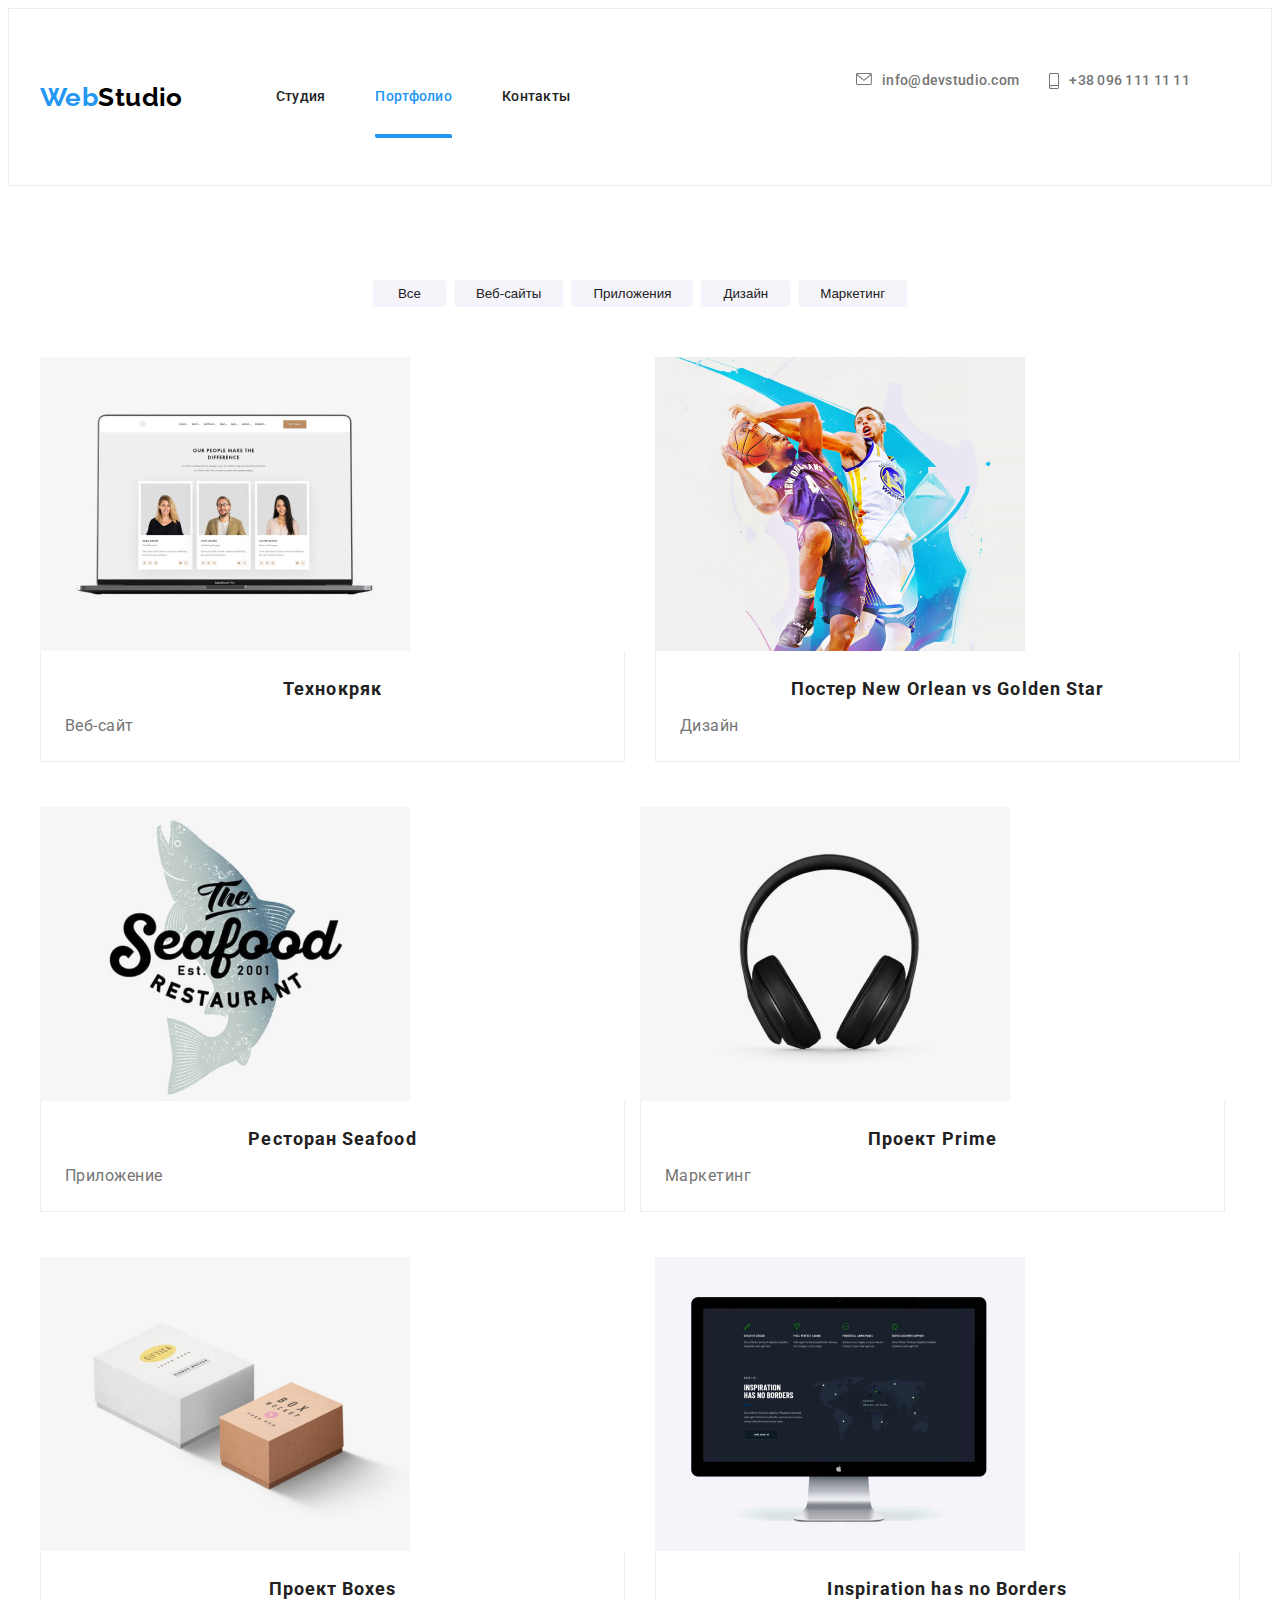
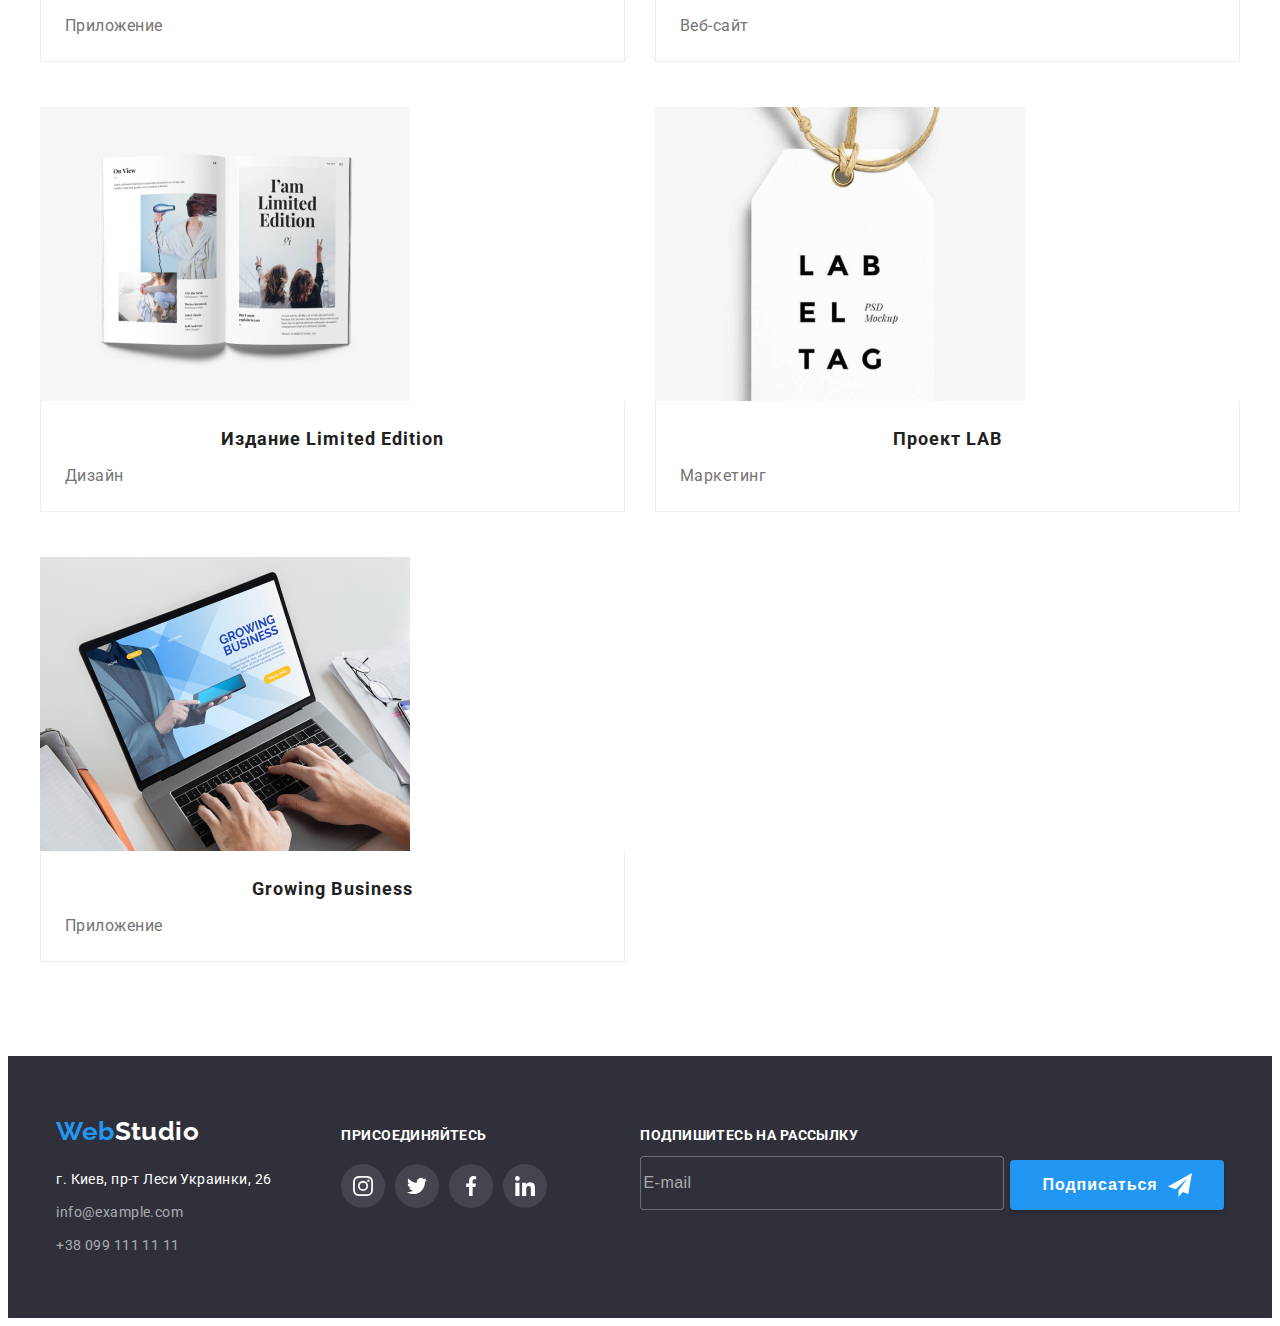
==== commit 8f277124: "teg picture" ====
--- a/portfolio.html
+++ b/portfolio.html
@@ -99,7 +99,16 @@
                         <li class="project-list__item">
                             <a href="#" class="project-list__link">
                                 <div class="project-list__description">
-                                    <img src="./images/imgprojects1.jpg" alt="Ноутбук с изображением сотрудников" width="370">
+                                    <picture>
+                                        <source media="(min-width: 1200px)"
+                                            srcset="./images/projects/pc/img1_pc@1x.jpg 1x, ./images/projects/pc/img1_pc@2x.jpg 2x">
+                                        <source media="(min-width: 768px)"
+                                            srcset="./images/projects/tablet/img1_tab@1x.jpg 1x, ./images/projects/tablet/img1_tab@2x.jpg 2x">
+                                        <source media="(min-width: 320px)"
+                                            srcset="./images/projects/tel/img1_tel@1x.jpg 1x, ./images/projects/tel/img1_tel@2x.jpg 2x">
+                                        <img src="./images/imgprojects1.jpg" alt="Ноутбук с изображением сотрудников" width="370">
+                                    </picture>
+                                    
                                     <p class="project-list__text">
                                         Технокряк это современная площадка распространения коронавируса. Компании используют эту платформу для цифрового шпионажа и атак на защищённые сервера конкурентов.
                                     </p>
@@ -114,7 +123,16 @@
                         <li class="project-list__item">
                             <a href="#" class="project-list__link">
                                 <div class="project-list__description">
-                                    <img src="./images/imgprojects2.jpg" alt="Два баскетболиста" width="370">
+                                    <picture>
+                                        <source media="(min-width: 1200px)"
+                                            srcset="./images/projects/pc/img2_pc@1x.jpg 1x, ./images/projects/pc/img2_pc@2x.jpg 2x">
+                                        <source media="(min-width: 768px)"
+                                            srcset="./images/projects/tablet/img2_tab@1x.jpg 1x, ./images/projects/tablet/img2_tab@2x.jpg 2x">
+                                        <source media="(min-width: 320px)"
+                                            srcset="./images/projects/tel/img2_tel@1x.jpg 1x, ./images/projects/tel/img2_tel@2x.jpg 2x">
+                                        <img src="./images/imgprojects2.jpg" alt="Два баскетболиста" width="370">
+                                    </picture>
+                                    
                                     <p class="project-list__text">
                                         Наша цель - разработать не просто сайт, а солидное имиджевое решение, которое вызывает 100% WOW у потенциального клиента компании.
                                     </p>
@@ -130,7 +148,16 @@
                         <li class="project-list__item">
                             <a href="#" class="project-list__link">
                                 <div class="project-list__description">
-                                    <img src="./images/imgprojects3.jpg" alt="Логотип ресторана" width="370">
+                                    <picture>
+                                        <source media="(min-width: 1200px)"
+                                            srcset="./images/projects/pc/img3_pc@1x.jpg 1x, ./images/projects/pc/img3_pc@2x.jpg 2x">
+                                        <source media="(min-width: 768px)"
+                                            srcset="./images/projects/tablet/img3_tab@1x.jpg 1x, ./images/projects/tablet/img3_tab@2x.jpg 2x">
+                                        <source media="(min-width: 320px)"
+                                            srcset="./images/projects/tel/img3_tel@1x.jpg 1x, ./images/projects/tel/img3_tel@2x.jpg 2x">
+                                        <img src="./images/imgprojects3.jpg" alt="Логотип ресторана" width="370">
+                                    </picture>
+                                    
                                     <p class="project-list__text">
                                         Для Seafood мы разработали стильный, солидный сайт с интуитивной навигацией и хорошей скоростью загрузки.
                                     </p>
@@ -146,7 +173,16 @@
                         <li class="project-list__item">
                             <a href="#" class="project-list__link">
                                 <div class="project-list__description">
-                                    <img src="./images/imgprojects4.jpg" alt="Наушники" width="370">
+                                    <picture>
+                                        <source media="(min-width: 1200px)"
+                                            srcset="./images/projects/pc/img4_pc@1x.jpg 1x, ./images/projects/pc/img4_pc@2x.jpg 2x">
+                                        <source media="(min-width: 768px)"
+                                            srcset="./images/projects/tablet/img4_tab@1x.jpg 1x, ./images/projects/tablet/img4_tab@2x.jpg 2x">
+                                        <source media="(min-width: 320px)"
+                                            srcset="./images/projects/tel/img4_tel@1x.jpg 1x, ./images/projects/tel/img4_tel@2x.jpg 2x">
+                                        <img src="./images/imgprojects4.jpg" alt="Наушники" width="370">
+                                    </picture>
+                                    
                                     <p class="project-list__text">
                                         Настраиваем и обеспечиваем стабильный поток клиентов для вашего бизнеса.
                                     </p>
@@ -162,7 +198,16 @@
                         <li class="project-list__item">
                             <a href="#" class="project-list__link">
                                 <div class="project-list__description">
-                                    <img src="./images/imgprojects5.jpg" alt="Картонные коробки" width="370">
+                                    <picture>
+                                        <source media="(min-width: 1200px)"
+                                            srcset="./images/projects/pc/img5_pc@1x.jpg 1x, ./images/projects/pc/img5_pc@2x.jpg 2x">
+                                        <source media="(min-width: 768px)"
+                                            srcset="./images/projects/tablet/img5_tab@1x.jpg 1x, ./images/projects/tablet/img5_tab@2x.jpg 2x">
+                                        <source media="(min-width: 320px)"
+                                            srcset="./images/projects/tel/img5_tel@1x.jpg 1x, ./images/projects/tel/img5_tel@2x.jpg 2x">
+                                        <img src="./images/imgprojects5.jpg" alt="Картонные коробки" width="370">
+                                    </picture>
+                                    
                                     <p class="project-list__text">
                                         Чтобы автоматизировать работу с дистрибьюторами компании, понадобилось создать онлайн-каталог продукции с удобной системой управления.
                                     </p>
@@ -178,7 +223,16 @@
                         <li class="project-list__item">
                             <a href="#" class="project-list__link">
                                 <div class="project-list__description">
-                                    <img src="./images/imgprojects6.jpg" alt="Монитор" width="370">
+                                    <picture>
+                                        <source media="(min-width: 1200px)"
+                                            srcset="./images/projects/pc/img6_pc@1x.jpg 1x, ./images/projects/pc/img6_pc@2x.jpg 2x">
+                                        <source media="(min-width: 768px)"
+                                            srcset="./images/projects/tablet/img6_tab@1x.jpg 1x, ./images/projects/tablet/img6_tab@2x.jpg 2x">
+                                        <source media="(min-width: 320px)"
+                                            srcset="./images/projects/tel/img6_tel@1x.jpg 1x, ./images/projects/tel/img6_tel@2x.jpg 2x">
+                                        <img src="./images/imgprojects6.jpg" alt="Монитор" width="370">
+                                    </picture>
+                                    
                                     <p class="project-list__text">
                                         Корпоративный сайт раскрывает сущность деятельности компании, формирует Ваш имидж и бренд.
                                     </p>
@@ -194,7 +248,16 @@
                         <li class="project-list__item">
                             <a href="#" class="project-list__link">
                                 <div class="project-list__description">
-                                    <img src="./images/imgprojects7.jpg" alt="Открытый журнал" width="370">
+                                    <picture>
+                                        <source media="(min-width: 1200px)"
+                                            srcset="./images/projects/pc/img7_pc@1x.jpg 1x, ./images/projects/pc/img7_pc@2x.jpg 2x">
+                                        <source media="(min-width: 768px)"
+                                            srcset="./images/projects/tablet/img7_tab@1x.jpg 1x, ./images/projects/tablet/img7_tab@2x.jpg 2x">
+                                        <source media="(min-width: 320px)"
+                                            srcset="./images/projects/tel/img7_tel@1x.jpg 1x, ./images/projects/tel/img7_tel@2x.jpg 2x">
+                                        <img src="./images/imgprojects7.jpg" alt="Открытый журнал" width="370">
+                                    </picture>
+                                    
                                     <p class="project-list__text">
                                         Как правило, первое знакомство с компанией или человеком начинается с дизайна. Задача дизайна – сделать WOW-эффект.
                                     </p>
@@ -210,7 +273,16 @@
                         <li class="project-list__item">
                             <a href="#" class="project-list__link">
                                 <div class="project-list__description">
-                                    <img src="./images/imgprojects8.jpg" alt="Бирка с логотипом" width="370">
+                                    <picture>
+                                        <source media="(min-width: 1200px)"
+                                            srcset="./images/projects/pc/img8_pc@1x.jpg 1x, ./images/projects/pc/img8_pc@2x.jpg 2x">
+                                        <source media="(min-width: 768px)"
+                                            srcset="./images/projects/tablet/img8_tab@1x.jpg 1x, ./images/projects/tablet/img8_tab@2x.jpg 2x">
+                                        <source media="(min-width: 320px)"
+                                            srcset="./images/projects/tel/img8_tel@1x.jpg 1x, ./images/projects/tel/img8_tel@2x.jpg 2x">
+                                        <img src="./images/imgprojects8.jpg" alt="Бирка с логотипом" width="370">
+                                    </picture>
+                                    
                                     <p class="project-list__text">
                                         Это комплекс мер, выполняемых специалистами для вывода сайта на более высокие позиции в поисковике.
                                     </p>
@@ -226,7 +298,16 @@
                         <li class="project-list__item">
                             <a href="#" class="project-list__link">
                                 <div class="project-list__description">
-                                    <img src="./images/imgprojects9.jpg" alt="Работа за ноутбуком" width="370">
+                                    <picture>
+                                        <source media="(min-width: 1200px)"
+                                            srcset="./images/projects/pc/img9_pc@1x.jpg 1x, ./images/projects/pc/img9_pc@2x.jpg 2x">
+                                        <source media="(min-width: 768px)"
+                                            srcset="./images/projects/tablet/img9_tab@1x.jpg 1x, ./images/projects/tablet/img9_tab@2x.jpg 2x">
+                                        <source media="(min-width: 320px)"
+                                            srcset="./images/projects/tel/img9_tel@1x.jpg 1x, ./images/projects/tel/img9_tel@2x.jpg 2x">
+                                        <img src="./images/imgprojects9.jpg" alt="Работа за ноутбуком" width="370">
+                                    </picture>
+                                    
                                     <p class="project-list__text">
                                         Мобильное приложение позволяет автоматизировать бизнес-процессы вашего сайта и бизнеса в целом.
                                     </p>
--- a/css/main.min.css
+++ b/css/main.min.css
@@ -1,2 +1,2 @@
-:root{--primary-text-color: #757575;--title-text-color: #212121;--accent-color: #2196f3;--primary-white-color: #fff;--title-bgc: #2f303a;--secondary-bgc: #f5f4fa;--box-shadow: 0px 4px 4px rgba(0, 0, 0, 0.15);--contract-color: rgba(255, 255, 255, 0.6);--animation-timing-function: cubic-bezier(0.4, 0, 0.2, 1)}body{background:var(--primary-white-color);color:var(--primary-text-color);font-family:'Roboto', sans-serif;font-size:14px;line-height:1.7;letter-spacing:0.03em}img{display:block;max-width:100%;height:auto}h1,h2,h3,p{margin:0}ul{margin:0;padding:0;list-style:none}.section{padding:60px 0}@media screen and (min-width: 1200px){.section{padding:94px 0}}.container{margin-left:auto;margin-right:auto;padding-left:15px;padding-right:15px}@media screen and (min-width: 480px){.container{width:480px}}@media screen and (min-width: 768px){.container{width:768px}}@media screen and (min-width: 1200px){.container{width:1200px}}.hero-box,.footer{background-color:var(--title-bgc)}.centered{text-align:center}.section__title{font-weight:700;font-size:36px;line-height:1.17;letter-spacing:0.03em;text-align:center;color:var(--title-text-color);margin-top:0;margin-bottom:50px}.visually-hidden{position:absolute;clip:rect(0 0 0 0);width:1px;height:1px;margin:-1px}.links{margin-bottom:50px}.header__logo,.footer__logo{font-family:'Raleway';font-weight:700;font-size:26px;line-height:1.19;text-decoration:none}.logo{color:#000000}.logo .logo__first-word{color:var(--accent-color)}@media screen and (min-width: 768px){.header__logo{margin-right:93px;display:-webkit-box;display:-webkit-flex;display:-ms-flexbox;display:flex;-webkit-box-align:center;-webkit-align-items:center;-ms-flex-align:center;align-items:center}}.footer__logo{color:var(--primary-white-color)}@media screen and (max-width: 767px){.footer__logo{margin-bottom:20px}}@media screen and (max-width: 767px){.header{position:relative}}@media screen and (min-width: 768px){.header{border:1px solid #ececec}}@media screen and (min-width: 768px){.container__header{display:-webkit-box;display:-webkit-flex;display:-ms-flexbox;display:flex}}@media screen and (max-width: 767px){.site-nav{display:-webkit-box;display:-webkit-flex;display:-ms-flexbox;display:flex;-webkit-box-align:center;-webkit-align-items:center;-ms-flex-align:center;align-items:center;-webkit-box-pack:justify;-webkit-justify-content:space-between;-ms-flex-pack:justify;justify-content:space-between;min-height:60px}}@media screen and (min-width: 768px){.site-nav{display:-webkit-box;display:-webkit-flex;display:-ms-flexbox;display:flex;-webkit-box-align:center;-webkit-align-items:center;-ms-flex-align:center;align-items:center}}.site-nav__button{display:none}@media screen and (max-width: 767px){.site-nav__button{display:-webkit-inline-box;display:-webkit-inline-flex;display:-ms-inline-flexbox;display:inline-flex;margin:0;padding:0;border:none;background-color:transparent}.site-nav__button .site-nav__icon-cross{display:none}.site-nav__button.is-open .site-nav__icon-cross{display:block}.site-nav__button.is-open .site-nav__icon-menu{display:none}}.menu{font-weight:500;letter-spacing:0.02em;z-index:1}@media screen and (max-width: 767px){.menu{display:none;position:absolute;top:100%;left:0;width:100%;background-color:var(--primary-white-color);padding:48px 40px;font-size:40px;line-height:1.18}.menu.is-open{display:block}}@media screen and (min-width: 768px){.menu{display:-webkit-box;display:-webkit-flex;display:-ms-flexbox;display:flex;-webkit-box-pack:justify;-webkit-justify-content:space-between;-ms-flex-pack:justify;justify-content:space-between;-webkit-box-flex:1;-webkit-flex-grow:1;-ms-flex-positive:1;flex-grow:1}}@media screen and (min-width: 768px){.nav-box{display:-webkit-box;display:-webkit-flex;display:-ms-flexbox;display:flex;-webkit-box-align:center;-webkit-align-items:center;-ms-flex-align:center;align-items:center;-webkit-align-content:center;-ms-flex-line-pack:center;align-content:center}}@media screen and (max-width: 767px){.nav-box__item:not(:last-child){margin-bottom:35px}.nav-box__item:last-child{margin-bottom:302px}}@media screen and (min-width: 768px){.nav-box__item{margin-left:auto}.nav-box__item:not(:last-child){margin-right:50px}}.nav-box__link{text-decoration:none;color:var(--title-text-color);position:relative;-webkit-transition:color 250ms var(--animation-timing-function);-o-transition:color 250ms var(--animation-timing-function);transition:color 250ms var(--animation-timing-function);padding-bottom:32px}.nav-box__link:hover,.nav-box__link:focus{color:var(--accent-color)}@media screen and (min-width: 768px){.nav-box__link{display:block;padding-top:32px;font-size:14px;line-height:1.14}.nav-box__link::after{content:'';position:absolute;left:0;bottom:0;display:block;width:100%;height:4px;-webkit-border-radius:0 2px;border-radius:0 2px;background-color:var(--accent-color);-webkit-transform:scale(0);-ms-transform:scale(0);transform:scale(0);-webkit-transition:-webkit-transform 250ms var(--animation-timing-function);transition:-webkit-transform 250ms var(--animation-timing-function);-o-transition:transform 250ms var(--animation-timing-function);transition:transform 250ms var(--animation-timing-function);transition:transform 250ms var(--animation-timing-function), -webkit-transform 250ms var(--animation-timing-function)}.nav-box__link:hover::after,.nav-box__link:focus::after{-webkit-transform:scale(1);-ms-transform:scale(1);transform:scale(1)}}.nav-box-link__active{color:var(--accent-color)}@media screen and (min-width: 768px){.nav-box-link__active::after{content:'';position:absolute;left:0;bottom:-1px;display:block;width:100%;height:4px;-webkit-border-radius:0 2px;border-radius:0 2px;background-color:var(--accent-color);-webkit-transform:scale(1);-ms-transform:scale(1);transform:scale(1)}}.contacts-social{display:-webkit-box;display:-webkit-flex;display:-ms-flexbox;display:flex;-webkit-box-orient:vertical;-webkit-box-direction:normal;-webkit-flex-direction:column;-ms-flex-direction:column;flex-direction:column;-webkit-box-pack:justify;-webkit-justify-content:space-between;-ms-flex-pack:justify;justify-content:space-between}@media screen and (max-width: 767px){.contacts{display:-webkit-box;display:-webkit-flex;display:-ms-flexbox;display:flex;-webkit-flex-wrap:wrap;-ms-flex-wrap:wrap;flex-wrap:wrap}}@media screen and (min-width: 768px){.contacts{display:-webkit-box;display:-webkit-flex;display:-ms-flexbox;display:flex;-webkit-box-align:center;-webkit-align-items:center;-ms-flex-align:center;align-items:center;-webkit-align-content:center;-ms-flex-line-pack:center;align-content:center;margin-left:auto;-webkit-box-orient:vertical;-webkit-box-direction:reverse;-webkit-flex-direction:column-reverse;-ms-flex-direction:column-reverse;flex-direction:column-reverse}}@media screen and (min-width: 1600px){.contacts{padding-top:32px;display:-webkit-box;display:-webkit-flex;display:-ms-flexbox;display:flex;-webkit-box-align:center;-webkit-align-items:center;-ms-flex-align:center;align-items:center;-webkit-align-content:center;-ms-flex-line-pack:center;align-content:center;margin-left:auto;-webkit-box-orient:horizontal;-webkit-box-direction:reverse;-webkit-flex-direction:row-reverse;-ms-flex-direction:row-reverse;flex-direction:row-reverse;-webkit-box-pack:center;-webkit-justify-content:center;-ms-flex-pack:center;justify-content:center}}@media screen and (min-width: 768px){.contacts__item:not(:last-child){margin-right:50px}}.contacts__link{font-size:24px;line-height:1.17;fill:var(--primary-text-color);text-decoration:none;color:var(--primary-text-color);-webkit-transition:color 250ms var(--animation-timing-function),fill 250ms var(--animation-timing-function);-o-transition:color 250ms var(--animation-timing-function),fill 250ms var(--animation-timing-function);transition:color 250ms var(--animation-timing-function),fill 250ms var(--animation-timing-function);padding-bottom:60px;margin-bottom:64px}.contacts__link:hover,.contacts__link:focus{color:var(--accent-color)}@media screen and (max-width: 767px){.contacts__link.tel{font-size:34px;line-height:1.18;color:var(--accent-color);margin-bottom:32px}}@media screen and (min-width: 768px){.contacts__link{font-size:12px;line-height:1.17;color:var(--primary-text-color);padding-top:32px;padding-bottom:32px;font-size:14px;line-height:1.14;display:-webkit-box;display:-webkit-flex;display:-ms-flexbox;display:flex;-webkit-box-pack:center;-webkit-justify-content:center;-ms-flex-pack:center;justify-content:center}}@media screen and (min-width: 1600px){.contacts__link.mail{margin-right:30px}}.contacts__icon{display:none}@media screen and (min-width: 768px){.contacts__icon{display:block;fill:currentColor;margin-right:10px}.contacts__link:hover .contacts__icon,.contacts__link:focus .contacts__icon{fill:var(--accent-color)}}.social-link{display:none;font-size:18px;line-height:1.22;fill:var(--accent-color);color:var(--accent-color);margin-top:64px}@media screen and (max-width: 767px){.social-link{display:-webkit-box;display:-webkit-flex;display:-ms-flexbox;display:flex}}.social-link__item{padding-left:10px}.social-link__item:not(:last-child){border-right:1px solid rgba(33,33,33,0.2);padding-right:10px}.social-link__link{text-decoration:none;font-size:18px;line-height:1.22;color:var(--accent-color)}.backdrop{position:fixed;top:0;left:0;width:100%;height:100%;background-color:rgba(0,0,0,0.2);cursor:pointer;opacity:1;-webkit-transition:opacity 250ms var(--animation-timing-function),visibility 250ms var(--animation-timing-function);-o-transition:opacity 250ms var(--animation-timing-function),visibility 250ms var(--animation-timing-function);transition:opacity 250ms var(--animation-timing-function),visibility 250ms var(--animation-timing-function);overflow-y:scroll;padding:15}.backdrop.is-hidden{opacity:0;pointer-events:none}.backdrop.is-hidden .modal{-webkit-transform:translate(-50%, -50%) scale(1.1);-ms-transform:translate(-50%, -50%) scale(1.1);transform:translate(-50%, -50%) scale(1.1)}.modal{position:relative;-webkit-transition:-webkit-transform 250ms var(--animation-timing-function);transition:-webkit-transform 250ms var(--animation-timing-function);-o-transition:transform 250ms var(--animation-timing-function);transition:transform 250ms var(--animation-timing-function);transition:transform 250ms var(--animation-timing-function), -webkit-transform 250ms var(--animation-timing-function);padding:40px;background-color:var(--primary-white-color);-webkit-box-shadow:0px 1px 3px rgba(0,0,0,0.12),0px 1px 1px rgba(0,0,0,0.14),0px 2px 1px rgba(0,0,0,0.2);box-shadow:0px 1px 3px rgba(0,0,0,0.12),0px 1px 1px rgba(0,0,0,0.14),0px 2px 1px rgba(0,0,0,0.2);-webkit-border-radius:4px;border-radius:4px}@media screen and (min-width: 530px){.modal{max-width:460px;width:100%;position:absolute;top:50%;left:50%;-webkit-transform:translate(-50%, -50%) scale(1);-ms-transform:translate(-50%, -50%) scale(1);transform:translate(-50%, -50%) scale(1)}}@media screen and (min-width: 1600px){.modal{min-height:581px;max-width:528px}}.modal .modal-close{height:30px;width:30px;-webkit-border-radius:50%;border-radius:50%;background:var(--primary-white-color);border:1px solid rgba(0,0,0,0.1);cursor:pointer;-webkit-transition:fill 250ms var(--animation-timing-function);-o-transition:fill 250ms var(--animation-timing-function);transition:fill 250ms var(--animation-timing-function)}.modal .modal-close:hover{fill:var(--accent-color)}.modal .modal-close.modal__close{position:absolute;top:8px;right:8px}.modal .modal__cross{color:#000000;-webkit-box-align:center;-webkit-align-items:center;-ms-flex-align:center;align-items:center;-webkit-box-pack:center;-webkit-justify-content:center;-ms-flex-pack:center;justify-content:center;-webkit-transition:color 250ms var(--animation-timing-function);-o-transition:color 250ms var(--animation-timing-function);transition:color 250ms var(--animation-timing-function)}.modal .modal__header{font-weight:700;font-size:20px;line-height:1.15;text-align:center;letter-spacing:0.03em;color:var(--title-text-color);margin-bottom:12px}.modal .modal__form{margin-top:12px}.modal .modal-form__input-box{display:block;position:relative;font-size:12px;line-height:1.16;letter-spacing:0.01em;color:var(--primary-text-color);margin-bottom:10px}.modal-form__input,.form-message{width:100%;height:40px;border:1px solid rgba(33,33,33,0.2);-webkit-box-sizing:border-box;box-sizing:border-box;-webkit-border-radius:4px;border-radius:4px;margin-top:4px;padding:0 10px 0 35px}.modal-form__input:focus,.form-message:focus{outline:none;border:1px solid var(--accent-color)}.modal-form__input:focus ~ .modal-form__icon{fill:var(--accent-color)}.modal-form__icon{display:block;position:absolute;top:50%;left:10px;width:18px;height:18px;color:var(--title-text-color);-webkit-transition:border 250ms var(--animation-timing-function),fill 250ms var(--animation-timing-function);-o-transition:border 250ms var(--animation-timing-function),fill 250ms var(--animation-timing-function);transition:border 250ms var(--animation-timing-function),fill 250ms var(--animation-timing-function)}.form-message{display:block;font-family:inherit;resize:none;height:120px;padding:12px 16px}.form-message::-webkit-input-placeholder{color:rgba(117,117,117,0.5)}.form-message:-ms-input-placeholder{color:rgba(117,117,117,0.5)}.form-message::-ms-input-placeholder{color:rgba(117,117,117,0.5)}.form-message::placeholder{color:rgba(117,117,117,0.5)}.policy-box{display:-webkit-box;display:-webkit-flex;display:-ms-flexbox;display:flex;-webkit-box-align:center;-webkit-align-items:center;-ms-flex-align:center;align-items:center;-webkit-box-pack:center;-webkit-justify-content:center;-ms-flex-pack:center;justify-content:center;width:100%;font-size:14px;line-height:1.71;letter-spacing:0.03em;color:var(--primary-text-color);margin-bottom:30px}.policy-box__checkbox{position:absolute;width:1px;height:1px;margin:-1px;border:0px;padding:0px;clip:rect(0 0 0 0);overflow:hidden}.policy-box__icon-check{width:16px;height:16px;border:2px solid var(--title-text-color);-webkit-border-radius:2px;border-radius:2px;margin-right:10px;background-color:var(--primary-white-color)}.policy-box__checkbox:checked+.policy-box__icon-check{background-color:var(--accent-color);-webkit-background-origin:border-box;background-origin:border-box;border-color:var(--accent-color)}.policy-box a{color:var(--accent-color);text-decoration:underline}.policy-box__button-submit{display:block;margin:0 auto;-webkit-border-radius:4px;border-radius:4px;border:none;height:50px;min-width:200px;text-align:center;color:var(--primary-white-color);background-color:var(--accent-color);cursor:pointer;font-weight:700;font-size:16px;line-height:1.88;text-decoration:none;letter-spacing:0.06em;-webkit-transition:background-color 250ms var(--animation-timing-function),-webkit-box-shadow 250ms var(--animation-timing-function);transition:background-color 250ms var(--animation-timing-function),-webkit-box-shadow 250ms var(--animation-timing-function);-o-transition:background-color 250ms var(--animation-timing-function),box-shadow 250ms var(--animation-timing-function);transition:background-color 250ms var(--animation-timing-function),box-shadow 250ms var(--animation-timing-function);transition:background-color 250ms var(--animation-timing-function),box-shadow 250ms var(--animation-timing-function),-webkit-box-shadow 250ms var(--animation-timing-function)}.policy-box__button-submit:hover,.policy-box__button-submit:focus{cursor:pointer;background-color:#1b71b8;-webkit-box-shadow:var(--box-shadow);box-shadow:var(--box-shadow)}.hero-box{text-align:center;padding-top:200px;padding-bottom:200px}.hero-box__title{margin-bottom:30px;color:var(--primary-white-color);font-weight:900;font-size:44px;line-height:1.36;letter-spacing:0.06em}@media screen and (max-width: 767px){.hero-box__title{font-size:26px;line-height:1.62;text-align:center}}.overlay{height:600px;max-width:1600px;margin-left:auto;margin-right:auto;background-image:-webkit-gradient(linear, left top, right top, from(rgba(47,48,58,0.4)), to(rgba(47,48,58,0.4))),url(../images/hero-box.jpg);background-image:-webkit-linear-gradient(left, rgba(47,48,58,0.4), rgba(47,48,58,0.4)),url(../images/hero-box.jpg);background-image:-o-linear-gradient(left, rgba(47,48,58,0.4), rgba(47,48,58,0.4)),url(../images/hero-box.jpg);background-image:linear-gradient(to right, rgba(47,48,58,0.4), rgba(47,48,58,0.4)),url(../images/hero-box.jpg);background-repeat:no-repeat;background-position:center;-webkit-background-size:cover;background-size:cover}.hero-box__button{display:inline-block;border:transparent;-webkit-box-shadow:var(--box-shadow);box-shadow:var(--box-shadow);-webkit-border-radius:4px;border-radius:4px;padding:10px 32px;min-width:200px;text-align:center;color:var(--primary-white-color);background-color:var(--accent-color);cursor:pointer;font-weight:700;font-size:16px;line-height:1.88;text-decoration:none;letter-spacing:0.06em;-webkit-transition:background-color 250ms var(--animation-timing-function);-o-transition:background-color 250ms var(--animation-timing-function);transition:background-color 250ms var(--animation-timing-function)}@media screen and (min-width: 768px){.benefits-list{display:-webkit-box;display:-webkit-flex;display:-ms-flexbox;display:flex;-webkit-flex-wrap:wrap;-ms-flex-wrap:wrap;flex-wrap:wrap;margin:-15px}}@media screen and (min-width: 1600px){.benefits-list{margin:-15px}}@media screen and (max-width: 767px){.benefits-list__item:not(:last-child){margin-bottom:30px}}@media screen and (min-width: 768px){.benefits-list__item{width:-webkit-calc((100% - 4 * 15px) / 2);width:calc((100% - 4 * 15px) / 2);margin:15px}}@media screen and (min-width: 1600px){.benefits-list__item{width:-webkit-calc((100% - 8 * 15px) / 4);width:calc((100% - 8 * 15px) / 4);margin:15px}}.benefits-list__box{display:-webkit-box;display:-webkit-flex;display:-ms-flexbox;display:flex;-webkit-box-pack:center;-webkit-justify-content:center;-ms-flex-pack:center;justify-content:center;margin-bottom:30px;height:120px;background-color:var(--secondary-bgc);-webkit-border-radius:4px;border-radius:4px;fill:var(--title-text-color)}.benefits-list__icon{display:-webkit-box;display:-webkit-flex;display:-ms-flexbox;display:flex;width:70px;fill:var(--title-text-color);-webkit-background-size:contain;background-size:contain;background-repeat:no-repeat}.benefits-list__title{margin-bottom:10px;font-weight:700;font-size:14px;line-height:1.14;letter-spacing:0.03em;color:var(--title-text-color);text-transform:uppercase}@media screen and (max-width: 767px){.benefits-list__title{display:-webkit-box;display:-webkit-flex;display:-ms-flexbox;display:flex;-webkit-box-pack:center;-webkit-justify-content:center;-ms-flex-pack:center;justify-content:center}}.benefits-list__text{font-weight:400;font-size:14px;line-height:1.71;margin-top:0;margin-bottom:0;padding-top:0;letter-spacing:0.03em;color:var(--primary-text-color)}.works{padding-top:0}.section__no-padding-top{display:block;margin-bottom:50px;padding-top:0;padding-bottom:0}@media screen and (max-width: 1599px){.section__no-padding-top{display:none}}.works-list{display:-webkit-box;display:-webkit-flex;display:-ms-flexbox;display:flex;-webkit-flex-wrap:wrap;-ms-flex-wrap:wrap;flex-wrap:wrap}.works-list__item{position:relative}.works-list__item+.works-list__item{margin-left:30px}.works-list__text{display:-webkit-box;display:-webkit-flex;display:-ms-flexbox;display:flex;-webkit-box-pack:center;-webkit-justify-content:center;-ms-flex-pack:center;justify-content:center;-webkit-box-align:center;-webkit-align-items:center;-ms-flex-align:center;align-items:center;position:absolute;bottom:0;left:0;height:70px;width:100%;background:rgba(47,48,58,0.8);font-weight:700;font-size:14px;line-height:1.14;letter-spacing:0.03em;color:var(--primary-white-color);text-transform:uppercase}.team{background:var(--secondary-bgc)}.section-team{margin-bottom:50px}.title-team{letter-spacing:0.03em;text-align:center;color:var(--title-text-color)}@media screen and (min-width: 768px){.team-list{display:-webkit-box;display:-webkit-flex;display:-ms-flexbox;display:flex;-webkit-flex-wrap:wrap;-ms-flex-wrap:wrap;flex-wrap:wrap;margin:-15px}}.team-list__item{background-color:var(--primary-white-color)}@media screen and (max-width: 1599px){.team-list__item:not(:last-child){margin-bottom:30px}}@media screen and (min-width: 768px){.team-list__item{width:-webkit-calc((100% - 4 * 15px) / 2);width:calc((100% - 4 * 15px) / 2)}.team-list__item+.team-list__item{margin-left:30px}}@media screen and (min-width: 1600px){.team-list__item{width:-webkit-calc((100% - 8 * 15px) / 4);width:calc((100% - 8 * 15px) / 4);margin:15px}}.team-list__box{padding-top:30px;padding-bottom:30px;-webkit-border-radius:0px 0px 4px 4px;border-radius:0px 0px 4px 4px;-webkit-box-shadow:0px 1px 3px rgba(0,0,0,0.12),0px 1px 1px rgba(0,0,0,0.14),0px 2px 1px rgba(0,0,0,0.2);box-shadow:0px 1px 3px rgba(0,0,0,0.12),0px 1px 1px rgba(0,0,0,0.14),0px 2px 1px rgba(0,0,0,0.2)}.team-list__title,.team-list__text{font-weight:500;font-size:16px;line-height:1.19;margin-bottom:16px}.team-list__title{margin-bottom:10px}@media screen and (max-width: 767px){.team-list__title{display:-webkit-box;display:-webkit-flex;display:-ms-flexbox;display:flex;-webkit-box-pack:center;-webkit-justify-content:center;-ms-flex-pack:center;justify-content:center}}.team-list__text{font-weight:400;margin-top:0;padding-top:0;letter-spacing:0.03em;color:var(--primary-text-color)}.social{display:-webkit-box;display:-webkit-flex;display:-ms-flexbox;display:flex;-webkit-flex-wrap:wrap;-ms-flex-wrap:wrap;flex-wrap:wrap;-webkit-box-align:center;-webkit-align-items:center;-ms-flex-align:center;align-items:center;-webkit-box-pack:center;-webkit-justify-content:center;-ms-flex-pack:center;justify-content:center}.social__item:not(:last-child){margin-right:10px}.social__link{display:-webkit-box;display:-webkit-flex;display:-ms-flexbox;display:flex;-webkit-box-align:center;-webkit-align-items:center;-ms-flex-align:center;align-items:center;-webkit-box-pack:center;-webkit-justify-content:center;-ms-flex-pack:center;justify-content:center;width:44px;height:44px;-webkit-border-radius:50%;border-radius:50%;color:#afb1b8;-webkit-transition:color 250ms var(--animation-timing-function),background-color 250ms var(--animation-timing-function);-o-transition:color 250ms var(--animation-timing-function),background-color 250ms var(--animation-timing-function);transition:color 250ms var(--animation-timing-function),background-color 250ms var(--animation-timing-function)}.social__link:hover,.social__link:focus{color:var(--primary-white-color);background-color:var(--accent-color)}.social__icon{display:-webkit-box;display:-webkit-flex;display:-ms-flexbox;display:flex;fill:currentColor;width:20px;height:20px}.clients-list{display:-webkit-box;display:-webkit-flex;display:-ms-flexbox;display:flex;-webkit-flex-wrap:wrap;-ms-flex-wrap:wrap;flex-wrap:wrap;margin:-15px}@media screen and (min-width: 768px){.clients-list{margin:-15px}}.clients-list__item{display:-webkit-box;display:-webkit-flex;display:-ms-flexbox;display:flex;-webkit-box-pack:center;-webkit-justify-content:center;-ms-flex-pack:center;justify-content:center;-webkit-box-align:center;-webkit-align-items:center;-ms-flex-align:center;align-items:center;width:-webkit-calc((100% - 4 * 15px) / 2);width:calc((100% - 4 * 15px) / 2);margin:15px}@media screen and (max-width: 767px){.clients-list__item:not(:last-child){margin-bottom:30px}}@media screen and (min-width: 768px){.clients-list__item{width:-webkit-calc((100% - 6 * 15px) / 3);width:calc((100% - 6 * 15px) / 3);margin:15px}}@media screen and (min-width: 1600px){.clients-list__item{width:170px;margin:15px}}.clients-list__link{display:-webkit-box;display:-webkit-flex;display:-ms-flexbox;display:flex;-webkit-box-pack:center;-webkit-justify-content:center;-ms-flex-pack:center;justify-content:center;-webkit-box-align:center;-webkit-align-items:center;-ms-flex-align:center;align-items:center;width:170px;height:92px;border:1px solid #afb1b8;border-color:#afb1b8;-webkit-box-sizing:border-box;box-sizing:border-box;-webkit-border-radius:4px;border-radius:4px;color:#afb1b8;-webkit-transition:color 250ms var(--animation-timing-function),border-color 250ms var(--animation-timing-function);-o-transition:color 250ms var(--animation-timing-function),border-color 250ms var(--animation-timing-function);transition:color 250ms var(--animation-timing-function),border-color 250ms var(--animation-timing-function)}.clients-list__link:hover,.clients-list__link:focus{color:var(--accent-color);border-color:var(--accent-color)}.clients-list__icon{fill:currentColor}.footer{padding:60px 0}.footer__container{text-align:center}@media screen and (min-width: 768px){.footer__container{display:-webkit-box;display:-webkit-flex;display:-ms-flexbox;display:flex;-webkit-box-pack:center;-webkit-justify-content:center;-ms-flex-pack:center;justify-content:center}}@media screen and (min-width: 1600px){.footer__container{display:-webkit-box;display:-webkit-flex;display:-ms-flexbox;display:flex;-webkit-box-flex:1;-webkit-flex-grow:1;-ms-flex-positive:1;flex-grow:1;-webkit-box-align:baseline;-webkit-align-items:baseline;-ms-flex-align:baseline;align-items:baseline;text-align:left}}@media screen and (min-width: 768px){.footer-box{margin-right:70px}}@media screen and (min-width: 768px){.footer-box__list{margin-top:20px}}@media screen and (max-width: 1599px){.footer-box__list{margin-bottom:60px}}@media screen and (min-width: 768px){.footer-box__item:not(:last-child){margin-bottom:9px}}@media screen and (max-width: 1599px){.footer-box__item:not(:last-child){margin-bottom:8px}}.footer-box__address,.footer-box__contact{font-size:14px;line-height:1.71;letter-spacing:0.03em;font-style:normal;text-decoration:none;-webkit-text-decoration-style:none;text-decoration-style:none}.footer-box__address{color:var(--primary-white-color)}.footer-box__contact{color:var(--contract-color)}.footer-submit-box__title{font-family:Roboto;font-weight:700;font-size:14px;line-height:1.14;letter-spacing:0.03em;text-transform:uppercase;color:var(--primary-white-color);margin-bottom:20px}.footer-submit-box__list{display:-webkit-box;display:-webkit-flex;display:-ms-flexbox;display:flex;-webkit-flex-wrap:wrap;-ms-flex-wrap:wrap;flex-wrap:wrap;-webkit-box-align:center;-webkit-align-items:center;-ms-flex-align:center;align-items:center;-webkit-box-pack:center;-webkit-justify-content:center;-ms-flex-pack:center;justify-content:center}@media screen and (min-width: 768px){.footer-submit-box__list{-webkit-box-pack:start;-webkit-justify-content:flex-start;-ms-flex-pack:start;justify-content:flex-start}}.footer-submit-box__item:not(:last-child){margin-right:10px}.footer-submit-box__link{display:-webkit-box;display:-webkit-flex;display:-ms-flexbox;display:flex;-webkit-box-align:center;-webkit-align-items:center;-ms-flex-align:center;align-items:center;-webkit-box-pack:center;-webkit-justify-content:center;-ms-flex-pack:center;justify-content:center;width:44px;height:44px;-webkit-border-radius:50%;border-radius:50%;background:rgba(255,255,255,0.1);color:var(--primary-white-color);-webkit-transition:background-color 250ms var(--animation-timing-function);-o-transition:background-color 250ms var(--animation-timing-function);transition:background-color 250ms var(--animation-timing-function)}.footer-submit-box__link:hover,.footer-submit-box__link:focus{cursor:pointer;background-color:var(--accent-color)}.footer-submit-box__icon{display:-webkit-box;display:-webkit-flex;display:-ms-flexbox;display:flex;fill:currentColor;width:20px;height:20px}@media screen and (max-width: 767px){.footer-form{-webkit-box-align:center;-webkit-align-items:center;-ms-flex-align:center;align-items:center;text-align:center;-webkit-align-content:center;-ms-flex-line-pack:center;align-content:center}}@media screen and (min-width: 768px){.footer-form{display:-webkit-box;display:-webkit-flex;display:-ms-flexbox;display:flex;-webkit-flex-wrap:wrap;-ms-flex-wrap:wrap;flex-wrap:wrap;-webkit-box-align:end;-webkit-align-items:flex-end;-ms-flex-align:end;align-items:flex-end;margin-left:93px}}@media screen and (max-width: 1599px){.footer-form{padding-top:60px;padding-bottom:60px}}.footer-form__submit-email{display:block;width:358px;font-weight:700;font-size:14px;line-height:1.14;letter-spacing:0.03em;text-transform:uppercase;color:var(--primary-white-color)}@media screen and (max-width: 767px){.footer-form__submit-email{display:-webkit-box;display:-webkit-flex;display:-ms-flexbox;display:flex;-webkit-box-pack:center;-webkit-justify-content:center;-ms-flex-pack:center;justify-content:center;-webkit-flex-wrap:wrap;-ms-flex-wrap:wrap;flex-wrap:wrap;-webkit-box-align:center;-webkit-align-items:center;-ms-flex-align:center;align-items:center}}.footer-form__email{display:-webkit-box;display:-webkit-flex;display:-ms-flexbox;display:flex;margin-top:20px;width:100%;height:50px;border:1px solid rgba(255,255,255,0.3);-webkit-box-shadow:drop-shadow(0px 4px 4px rgba(0,0,0,0.15));box-shadow:drop-shadow(0px 4px 4px rgba(0,0,0,0.15));-webkit-border-radius:4px;border-radius:4px;background:var(--title-bgc)}@media screen and (max-width: 767px){.footer-form__email{width:100%}}@media screen and (min-width: 768px){.footer-form__email{-webkit-box-align:end;-webkit-align-items:flex-end;-ms-flex-align:end;align-items:flex-end;width:358px;margin-top:12px}}@media screen and (max-width: 1599px){.footer-form__email{-webkit-box-pack:center;-webkit-justify-content:center;-ms-flex-pack:center;justify-content:center;margin-bottom:20px}}.footer-form__email::-webkit-input-placeholder{font-size:16px;line-height:1.25;display:-webkit-box;display:-webkit-flex;display:flex;-webkit-box-align:center;-webkit-align-items:center;align-items:center;letter-spacing:0.03em;color:rgba(255,255,255,0.6)}.footer-form__email:-ms-input-placeholder{font-size:16px;line-height:1.25;display:-ms-flexbox;display:flex;-ms-flex-align:center;align-items:center;letter-spacing:0.03em;color:rgba(255,255,255,0.6)}.footer-form__email::-ms-input-placeholder{font-size:16px;line-height:1.25;display:-ms-flexbox;display:flex;-ms-flex-align:center;align-items:center;letter-spacing:0.03em;color:rgba(255,255,255,0.6)}.footer-form__email::placeholder{font-size:16px;line-height:1.25;display:-webkit-box;display:-webkit-flex;display:-ms-flexbox;display:flex;-webkit-box-align:center;-webkit-align-items:center;-ms-flex-align:center;align-items:center;letter-spacing:0.03em;color:rgba(255,255,255,0.6)}.footer-form__button-submit{min-width:200px;height:50px;margin-left:12px;-webkit-box-shadow:var(--box-shadow);box-shadow:var(--box-shadow);-webkit-border-radius:4px;border-radius:4px;border:transparent;padding:10px 32px;color:var(--primary-white-color);background-color:var(--accent-color);cursor:pointer;font-weight:700;font-size:16px;line-height:1.88;text-decoration:none;letter-spacing:0.06em}@media screen and (max-width: 1599px){.footer-form__button-submit{margin-left:auto;margin-right:auto}}.button-submit{display:-webkit-box;display:-webkit-flex;display:-ms-flexbox;display:flex;-webkit-box-align:center;-webkit-align-items:center;-ms-flex-align:center;align-items:center;-webkit-box-pack:center;-webkit-justify-content:center;-ms-flex-pack:center;justify-content:center;text-align:center;-webkit-transition:background-color 250ms var(--animation-timing-function);-o-transition:background-color 250ms var(--animation-timing-function);transition:background-color 250ms var(--animation-timing-function)}.footer-form__icon-send{width:24px;height:24px;margin-left:10px;fill:var(--primary-white-color);-webkit-background-origin:border-box;background-origin:border-box}.filter{font-size:16px;line-height:1.63;letter-spacing:0.03em;display:-webkit-box;display:-webkit-flex;display:-ms-flexbox;display:flex;cursor:pointer;-webkit-flex-wrap:wrap;-ms-flex-wrap:wrap;flex-wrap:wrap}@media screen and (min-width: 768px){.filter{-webkit-box-pack:center;-webkit-justify-content:center;-ms-flex-pack:center;justify-content:center}}@media screen and (max-width: 768px){.filter__item{margin-bottom:15px}}.filter__item:not(:last-child){margin-right:8px}.filter__button{min-width:73px;padding:6px 22px;-webkit-border-radius:4px;border-radius:4px;font-weight:500;text-decoration:none;border:transparent;color:var(--title-text-color);background-color:var(--secondary-bgc);-webkit-transition:color 250ms var(--animation-timing-function),background-color 250ms var(--animation-timing-function),-webkit-box-shadow 250ms var(--animation-timing-function);transition:color 250ms var(--animation-timing-function),background-color 250ms var(--animation-timing-function),-webkit-box-shadow 250ms var(--animation-timing-function);-o-transition:color 250ms var(--animation-timing-function),background-color 250ms var(--animation-timing-function),box-shadow 250ms var(--animation-timing-function);transition:color 250ms var(--animation-timing-function),background-color 250ms var(--animation-timing-function),box-shadow 250ms var(--animation-timing-function);transition:color 250ms var(--animation-timing-function),background-color 250ms var(--animation-timing-function),box-shadow 250ms var(--animation-timing-function),-webkit-box-shadow 250ms var(--animation-timing-function)}.filter__button:hover,.filter__button:focus{cursor:pointer;color:var(--primary-white-color);background-color:var(--accent-color);-webkit-box-shadow:0px 3px 1px rgba(0,0,0,0.1),0px 1px 2px rgba(0,0,0,0.08),0px 2px 2px rgba(0,0,0,0.12);box-shadow:0px 3px 1px rgba(0,0,0,0.1),0px 1px 2px rgba(0,0,0,0.08),0px 2px 2px rgba(0,0,0,0.12)}.project-list{display:-webkit-box;display:-webkit-flex;display:-ms-flexbox;display:flex;-webkit-flex-wrap:wrap;-ms-flex-wrap:wrap;flex-wrap:wrap;margin-top:50px}@media (min-width: 768px) and (min-width: 1599px){.project-list{margin:-15px}}.project-list__item{margin-right:30px}.project-list__item:nth-child(3n){margin-right:0}.project-list__item:not(:nth-last-child(-n+3)){margin-bottom:30px}@media (min-width: 768px) and (min-width: 1599px){.project-list__item:not(:last-child){margin-bottom:30px}}@media (min-width: 768px) and (min-width: 1599px){.project-list__item{width:-webkit-calc((100% - 4 * 15px) / 2);width:calc((100% - 4 * 15px) / 2);margin:15px}}.project-list__link{display:block;text-decoration:none;-webkit-transition:-webkit-box-shadow 250ms var(--animation-timing-function);transition:-webkit-box-shadow 250ms var(--animation-timing-function);-o-transition:box-shadow 250ms var(--animation-timing-function);transition:box-shadow 250ms var(--animation-timing-function);transition:box-shadow 250ms var(--animation-timing-function), -webkit-box-shadow 250ms var(--animation-timing-function)}.project-list__link:hover,.project-list__link:focus{-webkit-box-shadow:0px 1px 1px rgba(0,0,0,0.12),0px 4px 4px rgba(0,0,0,0.06),1px 4px 6px rgba(0,0,0,0.16);box-shadow:0px 1px 1px rgba(0,0,0,0.12),0px 4px 4px rgba(0,0,0,0.06),1px 4px 6px rgba(0,0,0,0.16)}.project-list__description{overflow:hidden;position:relative}.project-list__description:hover,.project-list__description:focus{-webkit-transform:translateY(0);-ms-transform:translateY(0);transform:translateY(0)}.project-list__text{display:inline-block;position:absolute;content:'';top:0;left:0;width:100%;height:100%;padding:63px 24px;background-color:rgba(33,150,243,0.9);-webkit-transform:translateY(100%);-ms-transform:translateY(100%);transform:translateY(100%);-webkit-transition:-webkit-transform 250ms var(--animation-timing-function) 250ms;transition:-webkit-transform 250ms var(--animation-timing-function) 250ms;-o-transition:transform 250ms var(--animation-timing-function) 250ms;transition:transform 250ms var(--animation-timing-function) 250ms;transition:transform 250ms var(--animation-timing-function) 250ms, -webkit-transform 250ms var(--animation-timing-function) 250ms;font-size:18px;line-height:1.56;letter-spacing:0.03em;color:var(--primary-white-color)}.project-list__link:hover .project-list__text,.project-list__link:focus .project-list__text{-webkit-transform:translateY(0);-ms-transform:translateY(0);transform:translateY(0)}.project-box{padding-top:20px;padding-bottom:20px;padding-left:24px;padding-right:24px;border-left:1px solid #eeeeee;border-right:1px solid #eeeeee;border-bottom:1px solid #eeeeee}.project-box__title{margin-bottom:4px;font-weight:700;font-size:18px;line-height:2;letter-spacing:0.06em;color:var(--title-text-color)}@media (min-width: 768px) and (min-width: 1599px){.project-box__title{display:-webkit-box;display:-webkit-flex;display:-ms-flexbox;display:flex;-webkit-box-pack:center;-webkit-justify-content:center;-ms-flex-pack:center;justify-content:center}}.project-box__text{margin-top:0;margin-bottom:0;font-size:16px;line-height:1.88;letter-spacing:0.03em;color:var(--primary-text-color)}
+:root{--primary-text-color: #757575;--title-text-color: #212121;--accent-color: #2196f3;--primary-white-color: #fff;--title-bgc: #2f303a;--secondary-bgc: #f5f4fa;--box-shadow: 0px 4px 4px rgba(0, 0, 0, 0.15);--contract-color: rgba(255, 255, 255, 0.6);--animation-timing-function: cubic-bezier(0.4, 0, 0.2, 1)}body{background:var(--primary-white-color);color:var(--primary-text-color);font-family:'Roboto', sans-serif;font-size:14px;line-height:1.7;letter-spacing:0.03em}img{display:block;max-width:100%;height:auto}h1,h2,h3,p{margin:0}ul{margin:0;padding:0;list-style:none}.section{padding:60px 0}@media screen and (min-width: 1200px){.section{padding:94px 0}}.container{margin-left:auto;margin-right:auto;padding-left:15px;padding-right:15px}@media screen and (min-width: 480px){.container{width:480px}}@media screen and (min-width: 768px){.container{width:768px}}@media screen and (min-width: 1200px){.container{width:1200px}}.hero-box,.footer{background-color:var(--title-bgc)}.centered{text-align:center}.section__title{font-weight:700;font-size:36px;line-height:1.17;letter-spacing:0.03em;text-align:center;color:var(--title-text-color);margin-top:0;margin-bottom:50px}.visually-hidden{position:absolute;clip:rect(0 0 0 0);width:1px;height:1px;margin:-1px}.links{margin-bottom:50px}.header__logo,.footer__logo{font-family:'Raleway';font-weight:700;font-size:26px;line-height:1.19;text-decoration:none}.logo{color:#000000}.logo .logo__first-word{color:var(--accent-color)}@media screen and (min-width: 768px){.header__logo{margin-right:93px;display:-webkit-box;display:-webkit-flex;display:-ms-flexbox;display:flex;-webkit-box-align:center;-webkit-align-items:center;-ms-flex-align:center;align-items:center}}.footer__logo{color:var(--primary-white-color)}@media screen and (max-width: 767px){.footer__logo{margin-bottom:20px}}@media screen and (max-width: 767px){.header{position:relative}}@media screen and (min-width: 768px){.header{border:1px solid #ececec}}@media screen and (min-width: 768px){.container__header{display:-webkit-box;display:-webkit-flex;display:-ms-flexbox;display:flex}}@media screen and (max-width: 767px){.site-nav{display:-webkit-box;display:-webkit-flex;display:-ms-flexbox;display:flex;-webkit-box-align:center;-webkit-align-items:center;-ms-flex-align:center;align-items:center;-webkit-box-pack:justify;-webkit-justify-content:space-between;-ms-flex-pack:justify;justify-content:space-between;min-height:60px}}@media screen and (min-width: 768px){.site-nav{display:-webkit-box;display:-webkit-flex;display:-ms-flexbox;display:flex;-webkit-box-align:center;-webkit-align-items:center;-ms-flex-align:center;align-items:center}}.site-nav__button{display:none}@media screen and (max-width: 767px){.site-nav__button{display:-webkit-inline-box;display:-webkit-inline-flex;display:-ms-inline-flexbox;display:inline-flex;margin:0;padding:0;border:none;background-color:transparent}.site-nav__button .site-nav__icon-cross{display:none}.site-nav__button.is-open .site-nav__icon-cross{display:block}.site-nav__button.is-open .site-nav__icon-menu{display:none}}.menu{font-weight:500;letter-spacing:0.02em;z-index:1}@media screen and (max-width: 767px){.menu{display:none;position:absolute;top:100%;left:0;width:100%;background-color:var(--primary-white-color);padding:48px 40px;font-size:40px;line-height:1.18}.menu.is-open{display:block}}@media screen and (min-width: 768px){.menu{display:-webkit-box;display:-webkit-flex;display:-ms-flexbox;display:flex;-webkit-box-pack:justify;-webkit-justify-content:space-between;-ms-flex-pack:justify;justify-content:space-between;-webkit-box-flex:1;-webkit-flex-grow:1;-ms-flex-positive:1;flex-grow:1}}@media screen and (min-width: 768px){.nav-box{display:-webkit-box;display:-webkit-flex;display:-ms-flexbox;display:flex;-webkit-box-align:center;-webkit-align-items:center;-ms-flex-align:center;align-items:center;-webkit-align-content:center;-ms-flex-line-pack:center;align-content:center}}@media screen and (max-width: 767px){.nav-box__item:not(:last-child){margin-bottom:35px}.nav-box__item:last-child{margin-bottom:302px}}@media screen and (min-width: 768px){.nav-box__item{margin-left:auto}.nav-box__item:not(:last-child){margin-right:50px}}.nav-box__link{text-decoration:none;color:var(--title-text-color);position:relative;-webkit-transition:color 250ms var(--animation-timing-function);-o-transition:color 250ms var(--animation-timing-function);transition:color 250ms var(--animation-timing-function);padding-bottom:32px}.nav-box__link:hover,.nav-box__link:focus{color:var(--accent-color)}@media screen and (min-width: 768px){.nav-box__link{display:block;padding-top:32px;font-size:14px;line-height:1.14}.nav-box__link::after{content:'';position:absolute;left:0;bottom:0;display:block;width:100%;height:4px;-webkit-border-radius:0 2px;border-radius:0 2px;background-color:var(--accent-color);-webkit-transform:scale(0);-ms-transform:scale(0);transform:scale(0);-webkit-transition:-webkit-transform 250ms var(--animation-timing-function);transition:-webkit-transform 250ms var(--animation-timing-function);-o-transition:transform 250ms var(--animation-timing-function);transition:transform 250ms var(--animation-timing-function);transition:transform 250ms var(--animation-timing-function), -webkit-transform 250ms var(--animation-timing-function)}.nav-box__link:hover::after,.nav-box__link:focus::after{-webkit-transform:scale(1);-ms-transform:scale(1);transform:scale(1)}}.nav-box-link__active{color:var(--accent-color)}@media screen and (min-width: 768px){.nav-box-link__active::after{content:'';position:absolute;left:0;bottom:-1px;display:block;width:100%;height:4px;-webkit-border-radius:0 2px;border-radius:0 2px;background-color:var(--accent-color);-webkit-transform:scale(1);-ms-transform:scale(1);transform:scale(1)}}.contacts-social{display:-webkit-box;display:-webkit-flex;display:-ms-flexbox;display:flex;-webkit-box-orient:vertical;-webkit-box-direction:normal;-webkit-flex-direction:column;-ms-flex-direction:column;flex-direction:column;-webkit-box-pack:justify;-webkit-justify-content:space-between;-ms-flex-pack:justify;justify-content:space-between}@media screen and (max-width: 767px){.contacts{display:-webkit-box;display:-webkit-flex;display:-ms-flexbox;display:flex;-webkit-flex-wrap:wrap;-ms-flex-wrap:wrap;flex-wrap:wrap}}@media screen and (min-width: 768px){.contacts{display:-webkit-box;display:-webkit-flex;display:-ms-flexbox;display:flex;-webkit-box-align:center;-webkit-align-items:center;-ms-flex-align:center;align-items:center;-webkit-align-content:center;-ms-flex-line-pack:center;align-content:center;margin-left:auto;-webkit-box-orient:vertical;-webkit-box-direction:reverse;-webkit-flex-direction:column-reverse;-ms-flex-direction:column-reverse;flex-direction:column-reverse}}@media screen and (min-width: 1200px){.contacts{padding-top:32px;display:-webkit-box;display:-webkit-flex;display:-ms-flexbox;display:flex;-webkit-box-align:center;-webkit-align-items:center;-ms-flex-align:center;align-items:center;-webkit-align-content:center;-ms-flex-line-pack:center;align-content:center;margin-left:auto;-webkit-box-orient:horizontal;-webkit-box-direction:reverse;-webkit-flex-direction:row-reverse;-ms-flex-direction:row-reverse;flex-direction:row-reverse;-webkit-box-pack:center;-webkit-justify-content:center;-ms-flex-pack:center;justify-content:center}}@media screen and (min-width: 768px){.contacts__item:not(:last-child){margin-right:50px}}.contacts__link{font-size:24px;line-height:1.17;fill:var(--primary-text-color);text-decoration:none;color:var(--primary-text-color);-webkit-transition:color 250ms var(--animation-timing-function),fill 250ms var(--animation-timing-function);-o-transition:color 250ms var(--animation-timing-function),fill 250ms var(--animation-timing-function);transition:color 250ms var(--animation-timing-function),fill 250ms var(--animation-timing-function);padding-bottom:60px;margin-bottom:64px}.contacts__link:hover,.contacts__link:focus{color:var(--accent-color)}@media screen and (max-width: 767px){.contacts__link.tel{font-size:34px;line-height:1.18;color:var(--accent-color);margin-bottom:32px}}@media screen and (min-width: 768px){.contacts__link{font-size:12px;line-height:1.17;color:var(--primary-text-color);padding-top:32px;padding-bottom:32px;font-size:14px;line-height:1.14;display:-webkit-box;display:-webkit-flex;display:-ms-flexbox;display:flex;-webkit-box-pack:center;-webkit-justify-content:center;-ms-flex-pack:center;justify-content:center}}@media screen and (min-width: 1200px){.contacts__link.mail{margin-right:30px}}.contacts__icon{display:none}@media screen and (min-width: 768px){.contacts__icon{display:block;fill:currentColor;margin-right:10px}.contacts__link:hover .contacts__icon,.contacts__link:focus .contacts__icon{fill:var(--accent-color)}}.social-link{display:none;font-size:18px;line-height:1.22;fill:var(--accent-color);color:var(--accent-color);margin-top:64px}@media screen and (max-width: 767px){.social-link{display:-webkit-box;display:-webkit-flex;display:-ms-flexbox;display:flex}}.social-link__item{padding-left:10px}.social-link__item:not(:last-child){border-right:1px solid rgba(33,33,33,0.2);padding-right:10px}.social-link__link{text-decoration:none;font-size:18px;line-height:1.22;color:var(--accent-color)}.backdrop{position:fixed;top:0;left:0;width:100%;height:100%;background-color:rgba(0,0,0,0.2);cursor:pointer;opacity:1;-webkit-transition:opacity 250ms var(--animation-timing-function),visibility 250ms var(--animation-timing-function);-o-transition:opacity 250ms var(--animation-timing-function),visibility 250ms var(--animation-timing-function);transition:opacity 250ms var(--animation-timing-function),visibility 250ms var(--animation-timing-function);overflow-y:scroll;padding:15}.backdrop.is-hidden{opacity:0;pointer-events:none}.backdrop.is-hidden .modal{-webkit-transform:translate(-50%, -50%) scale(1.1);-ms-transform:translate(-50%, -50%) scale(1.1);transform:translate(-50%, -50%) scale(1.1)}.modal{position:relative;-webkit-transition:-webkit-transform 250ms var(--animation-timing-function);transition:-webkit-transform 250ms var(--animation-timing-function);-o-transition:transform 250ms var(--animation-timing-function);transition:transform 250ms var(--animation-timing-function);transition:transform 250ms var(--animation-timing-function), -webkit-transform 250ms var(--animation-timing-function);padding:40px;background-color:var(--primary-white-color);-webkit-box-shadow:0px 1px 3px rgba(0,0,0,0.12),0px 1px 1px rgba(0,0,0,0.14),0px 2px 1px rgba(0,0,0,0.2);box-shadow:0px 1px 3px rgba(0,0,0,0.12),0px 1px 1px rgba(0,0,0,0.14),0px 2px 1px rgba(0,0,0,0.2);-webkit-border-radius:4px;border-radius:4px}@media screen and (min-width: 530px){.modal{max-width:460px;width:100%;position:absolute;top:50%;left:50%;-webkit-transform:translate(-50%, -50%) scale(1);-ms-transform:translate(-50%, -50%) scale(1);transform:translate(-50%, -50%) scale(1)}}@media screen and (min-width: 1200px){.modal{min-height:581px;max-width:528px}}.modal .modal-close{height:30px;width:30px;-webkit-border-radius:50%;border-radius:50%;background:var(--primary-white-color);border:1px solid rgba(0,0,0,0.1);cursor:pointer;-webkit-transition:fill 250ms var(--animation-timing-function);-o-transition:fill 250ms var(--animation-timing-function);transition:fill 250ms var(--animation-timing-function)}.modal .modal-close:hover{fill:var(--accent-color)}.modal .modal-close.modal__close{position:absolute;top:8px;right:8px}.modal .modal__cross{color:#000000;-webkit-box-align:center;-webkit-align-items:center;-ms-flex-align:center;align-items:center;-webkit-box-pack:center;-webkit-justify-content:center;-ms-flex-pack:center;justify-content:center;-webkit-transition:color 250ms var(--animation-timing-function);-o-transition:color 250ms var(--animation-timing-function);transition:color 250ms var(--animation-timing-function)}.modal .modal__header{font-weight:700;font-size:20px;line-height:1.15;text-align:center;letter-spacing:0.03em;color:var(--title-text-color);margin-bottom:12px}.modal .modal__form{margin-top:12px}.modal .modal-form__input-box{display:block;position:relative;font-size:12px;line-height:1.16;letter-spacing:0.01em;color:var(--primary-text-color);margin-bottom:10px}.modal-form__input,.form-message{width:100%;height:40px;border:1px solid rgba(33,33,33,0.2);-webkit-box-sizing:border-box;box-sizing:border-box;-webkit-border-radius:4px;border-radius:4px;margin-top:4px;padding:0 10px 0 35px}.modal-form__input:focus,.form-message:focus{outline:none;border:1px solid var(--accent-color)}.modal-form__input:focus ~ .modal-form__icon{fill:var(--accent-color)}.modal-form__icon{display:block;position:absolute;top:50%;left:10px;width:18px;height:18px;color:var(--title-text-color);-webkit-transition:border 250ms var(--animation-timing-function),fill 250ms var(--animation-timing-function);-o-transition:border 250ms var(--animation-timing-function),fill 250ms var(--animation-timing-function);transition:border 250ms var(--animation-timing-function),fill 250ms var(--animation-timing-function)}.form-message{display:block;font-family:inherit;resize:none;height:120px;padding:12px 16px}.form-message::-webkit-input-placeholder{color:rgba(117,117,117,0.5)}.form-message:-ms-input-placeholder{color:rgba(117,117,117,0.5)}.form-message::-ms-input-placeholder{color:rgba(117,117,117,0.5)}.form-message::placeholder{color:rgba(117,117,117,0.5)}.policy-box{display:-webkit-box;display:-webkit-flex;display:-ms-flexbox;display:flex;-webkit-box-align:center;-webkit-align-items:center;-ms-flex-align:center;align-items:center;-webkit-box-pack:center;-webkit-justify-content:center;-ms-flex-pack:center;justify-content:center;width:100%;font-size:14px;line-height:1.71;letter-spacing:0.03em;color:var(--primary-text-color);margin-bottom:30px}.policy-box__checkbox{position:absolute;width:1px;height:1px;margin:-1px;border:0px;padding:0px;clip:rect(0 0 0 0);overflow:hidden}.policy-box__icon-check{width:16px;height:16px;border:2px solid var(--title-text-color);-webkit-border-radius:2px;border-radius:2px;margin-right:10px;background-color:var(--primary-white-color)}.policy-box__checkbox:checked+.policy-box__icon-check{background-color:var(--accent-color);-webkit-background-origin:border-box;background-origin:border-box;border-color:var(--accent-color)}.policy-box a{color:var(--accent-color);text-decoration:underline}.policy-box__button-submit{display:block;margin:0 auto;-webkit-border-radius:4px;border-radius:4px;border:none;height:50px;min-width:200px;text-align:center;color:var(--primary-white-color);background-color:var(--accent-color);cursor:pointer;font-weight:700;font-size:16px;line-height:1.88;text-decoration:none;letter-spacing:0.06em;-webkit-transition:background-color 250ms var(--animation-timing-function),-webkit-box-shadow 250ms var(--animation-timing-function);transition:background-color 250ms var(--animation-timing-function),-webkit-box-shadow 250ms var(--animation-timing-function);-o-transition:background-color 250ms var(--animation-timing-function),box-shadow 250ms var(--animation-timing-function);transition:background-color 250ms var(--animation-timing-function),box-shadow 250ms var(--animation-timing-function);transition:background-color 250ms var(--animation-timing-function),box-shadow 250ms var(--animation-timing-function),-webkit-box-shadow 250ms var(--animation-timing-function)}.policy-box__button-submit:hover,.policy-box__button-submit:focus{cursor:pointer;background-color:#1b71b8;-webkit-box-shadow:var(--box-shadow);box-shadow:var(--box-shadow)}.hero-box{text-align:center;padding-top:200px;padding-bottom:200px}.hero-box__title{margin-bottom:30px;color:var(--primary-white-color);font-weight:900;font-size:44px;line-height:1.36;letter-spacing:0.06em}@media screen and (max-width: 767px){.hero-box__title{font-size:26px;line-height:1.62;text-align:center}}.overlay{height:600px;max-width:1600px;margin-left:auto;margin-right:auto;background-image:-webkit-gradient(linear, left top, right top, from(rgba(47,48,58,0.4)), to(rgba(47,48,58,0.4))),url(../images/hero-box.jpg);background-image:-webkit-linear-gradient(left, rgba(47,48,58,0.4), rgba(47,48,58,0.4)),url(../images/hero-box.jpg);background-image:-o-linear-gradient(left, rgba(47,48,58,0.4), rgba(47,48,58,0.4)),url(../images/hero-box.jpg);background-image:linear-gradient(to right, rgba(47,48,58,0.4), rgba(47,48,58,0.4)),url(../images/hero-box.jpg);background-repeat:no-repeat;background-position:center;-webkit-background-size:cover;background-size:cover}@media screen and (min-width: 1200px){.overlay{background-image:-webkit-gradient(linear, left top, right top, from(rgba(47,48,58,0.4)), to(rgba(47,48,58,0.4))),url(../images/header/Img_pc@1x.jpg);background-image:-webkit-linear-gradient(left, rgba(47,48,58,0.4), rgba(47,48,58,0.4)),url(../images/header/Img_pc@1x.jpg);background-image:-o-linear-gradient(left, rgba(47,48,58,0.4), rgba(47,48,58,0.4)),url(../images/header/Img_pc@1x.jpg);background-image:linear-gradient(to right, rgba(47,48,58,0.4), rgba(47,48,58,0.4)),url(../images/header/Img_pc@1x.jpg)}}@media screen and (min-width: 1200px) and (min-device-pixel-ratio: 2), screen and (min-width: 1200px) and (-webkit-min-device-pixel-ratio: 2), screen and (min-width: 1200px) and (-o-min-device-pixel-ratio: 2/1), screen and (min-width: 1200px) and (min-resolution: 192dpi), screen and (min-width: 1200px) and (min-resolution: 2dppx){.overlay{background-image:-webkit-gradient(linear, left top, right top, from(rgba(47,48,58,0.4)), to(rgba(47,48,58,0.4))),url(../images/header/Img_pc@2x.jpg);background-image:-webkit-linear-gradient(left, rgba(47,48,58,0.4), rgba(47,48,58,0.4)),url(../images/header/Img_pc@2x.jpg);background-image:-o-linear-gradient(left, rgba(47,48,58,0.4), rgba(47,48,58,0.4)),url(../images/header/Img_pc@2x.jpg);background-image:linear-gradient(to right, rgba(47,48,58,0.4), rgba(47,48,58,0.4)),url(../images/header/Img_pc@2x.jpg)}}@media screen and (min-width: 768px){.overlay{background-image:-webkit-gradient(linear, left top, right top, from(rgba(47,48,58,0.4)), to(rgba(47,48,58,0.4))),url(../images/header/Header_img_tab@1x.jpg);background-image:-webkit-linear-gradient(left, rgba(47,48,58,0.4), rgba(47,48,58,0.4)),url(../images/header/Header_img_tab@1x.jpg);background-image:-o-linear-gradient(left, rgba(47,48,58,0.4), rgba(47,48,58,0.4)),url(../images/header/Header_img_tab@1x.jpg);background-image:linear-gradient(to right, rgba(47,48,58,0.4), rgba(47,48,58,0.4)),url(../images/header/Header_img_tab@1x.jpg)}}@media screen and (min-width: 768px) and (min-device-pixel-ratio: 2), screen and (min-width: 768px) and (-webkit-min-device-pixel-ratio: 2), screen and (min-width: 768px) and (-o-min-device-pixel-ratio: 2/1), screen and (min-width: 768px) and (min-resolution: 192dpi), screen and (min-width: 768px) and (min-resolution: 2dppx){.overlay{background-image:-webkit-gradient(linear, left top, right top, from(rgba(47,48,58,0.4)), to(rgba(47,48,58,0.4))),url(../images/header/Header_img_tab@2x.jpg);background-image:-webkit-linear-gradient(left, rgba(47,48,58,0.4), rgba(47,48,58,0.4)),url(../images/header/Header_img_tab@2x.jpg);background-image:-o-linear-gradient(left, rgba(47,48,58,0.4), rgba(47,48,58,0.4)),url(../images/header/Header_img_tab@2x.jpg);background-image:linear-gradient(to right, rgba(47,48,58,0.4), rgba(47,48,58,0.4)),url(../images/header/Header_img_tab@2x.jpg)}}@media screen and (min-width: 320px){.overlay{background-image:-webkit-gradient(linear, left top, right top, from(rgba(47,48,58,0.4)), to(rgba(47,48,58,0.4))),url(../images/header/Header_img_tel@1x.jpg);background-image:-webkit-linear-gradient(left, rgba(47,48,58,0.4), rgba(47,48,58,0.4)),url(../images/header/Header_img_tel@1x.jpg);background-image:-o-linear-gradient(left, rgba(47,48,58,0.4), rgba(47,48,58,0.4)),url(../images/header/Header_img_tel@1x.jpg);background-image:linear-gradient(to right, rgba(47,48,58,0.4), rgba(47,48,58,0.4)),url(../images/header/Header_img_tel@1x.jpg)}}@media screen and (min-width: 320px) and (min-device-pixel-ratio: 2), screen and (min-width: 320px) and (-webkit-min-device-pixel-ratio: 2), screen and (min-width: 320px) and (-o-min-device-pixel-ratio: 2/1), screen and (min-width: 320px) and (min-resolution: 192dpi), screen and (min-width: 320px) and (min-resolution: 2dppx){.overlay{background-image:-webkit-gradient(linear, left top, right top, from(rgba(47,48,58,0.4)), to(rgba(47,48,58,0.4))),url(../images/header/Header_img_tel@2x.jpg);background-image:-webkit-linear-gradient(left, rgba(47,48,58,0.4), rgba(47,48,58,0.4)),url(../images/header/Header_img_tel@2x.jpg);background-image:-o-linear-gradient(left, rgba(47,48,58,0.4), rgba(47,48,58,0.4)),url(../images/header/Header_img_tel@2x.jpg);background-image:linear-gradient(to right, rgba(47,48,58,0.4), rgba(47,48,58,0.4)),url(../images/header/Header_img_tel@2x.jpg)}}.hero-box__button{display:inline-block;border:transparent;-webkit-box-shadow:var(--box-shadow);box-shadow:var(--box-shadow);-webkit-border-radius:4px;border-radius:4px;padding:10px 32px;min-width:200px;text-align:center;color:var(--primary-white-color);background-color:var(--accent-color);cursor:pointer;font-weight:700;font-size:16px;line-height:1.88;text-decoration:none;letter-spacing:0.06em;-webkit-transition:background-color 250ms var(--animation-timing-function);-o-transition:background-color 250ms var(--animation-timing-function);transition:background-color 250ms var(--animation-timing-function)}@media screen and (min-width: 768px){.benefits-list{display:-webkit-box;display:-webkit-flex;display:-ms-flexbox;display:flex;-webkit-flex-wrap:wrap;-ms-flex-wrap:wrap;flex-wrap:wrap;margin:-15px}}@media screen and (min-width: 1200px){.benefits-list{margin:-15px}}@media screen and (max-width: 767px){.benefits-list__item:not(:last-child){margin-bottom:30px}}@media screen and (min-width: 768px){.benefits-list__item{width:-webkit-calc((100% - 4 * 15px) / 2);width:calc((100% - 4 * 15px) / 2);margin:15px}}@media screen and (min-width: 1200px){.benefits-list__item{width:-webkit-calc((100% - 8 * 15px) / 4);width:calc((100% - 8 * 15px) / 4);margin:15px}}.benefits-list__box{display:-webkit-box;display:-webkit-flex;display:-ms-flexbox;display:flex;-webkit-box-pack:center;-webkit-justify-content:center;-ms-flex-pack:center;justify-content:center;margin-bottom:30px;height:120px;background-color:var(--secondary-bgc);-webkit-border-radius:4px;border-radius:4px;fill:var(--title-text-color)}.benefits-list__icon{display:-webkit-box;display:-webkit-flex;display:-ms-flexbox;display:flex;width:70px;fill:var(--title-text-color);-webkit-background-size:contain;background-size:contain;background-repeat:no-repeat}.benefits-list__title{margin-bottom:10px;font-weight:700;font-size:14px;line-height:1.14;letter-spacing:0.03em;color:var(--title-text-color);text-transform:uppercase}@media screen and (max-width: 767px){.benefits-list__title{display:-webkit-box;display:-webkit-flex;display:-ms-flexbox;display:flex;-webkit-box-pack:center;-webkit-justify-content:center;-ms-flex-pack:center;justify-content:center}}.benefits-list__text{font-weight:400;font-size:14px;line-height:1.71;margin-top:0;margin-bottom:0;padding-top:0;letter-spacing:0.03em;color:var(--primary-text-color)}.works{padding-top:0}.section__no-padding-top{display:block;margin-bottom:50px;padding-top:0;padding-bottom:0}@media screen and (max-width: 1199px){.section__no-padding-top{display:none}}.works-list{display:-webkit-box;display:-webkit-flex;display:-ms-flexbox;display:flex;-webkit-flex-wrap:wrap;-ms-flex-wrap:wrap;flex-wrap:wrap}.works-list__item{position:relative}.works-list__item+.works-list__item{margin-left:30px}.works-list__img{-webkit-background-size:cover;background-size:cover}.works-list__text{display:-webkit-box;display:-webkit-flex;display:-ms-flexbox;display:flex;-webkit-box-pack:center;-webkit-justify-content:center;-ms-flex-pack:center;justify-content:center;-webkit-box-align:center;-webkit-align-items:center;-ms-flex-align:center;align-items:center;position:absolute;bottom:0;left:0;height:70px;width:100%;background:rgba(47,48,58,0.8);font-weight:700;font-size:14px;line-height:1.14;letter-spacing:0.03em;color:var(--primary-white-color);text-transform:uppercase}.team{background:var(--secondary-bgc)}.section-team{margin-bottom:50px}.title-team{letter-spacing:0.03em;text-align:center;color:var(--title-text-color)}@media screen and (min-width: 768px){.team-list{display:-webkit-box;display:-webkit-flex;display:-ms-flexbox;display:flex;-webkit-flex-wrap:wrap;-ms-flex-wrap:wrap;flex-wrap:wrap;margin:-15px}}.team-list__item{background-color:var(--primary-white-color)}@media screen and (max-width: 1199px){.team-list__item:not(:last-child){margin-bottom:30px}}@media screen and (min-width: 768px){.team-list__item{width:-webkit-calc((100% - 4 * 15px) / 2);width:calc((100% - 4 * 15px) / 2)}.team-list__item+.team-list__item{margin-left:30px}}@media screen and (min-width: 1200px){.team-list__item{width:-webkit-calc((100% - 8 * 15px) / 4);width:calc((100% - 8 * 15px) / 4);margin:15px}}.team-list_img{-webkit-background-size:cover;background-size:cover;background-position:center}.team-list__box{padding-top:30px;padding-bottom:30px;-webkit-border-radius:0px 0px 4px 4px;border-radius:0px 0px 4px 4px;-webkit-box-shadow:0px 1px 3px rgba(0,0,0,0.12),0px 1px 1px rgba(0,0,0,0.14),0px 2px 1px rgba(0,0,0,0.2);box-shadow:0px 1px 3px rgba(0,0,0,0.12),0px 1px 1px rgba(0,0,0,0.14),0px 2px 1px rgba(0,0,0,0.2)}.team-list__title,.team-list__text{font-weight:500;font-size:16px;line-height:1.19;margin-bottom:16px}.team-list__title{margin-bottom:10px}@media screen and (max-width: 767px){.team-list__title{display:-webkit-box;display:-webkit-flex;display:-ms-flexbox;display:flex;-webkit-box-pack:center;-webkit-justify-content:center;-ms-flex-pack:center;justify-content:center}}.team-list__text{font-weight:400;margin-top:0;padding-top:0;letter-spacing:0.03em;color:var(--primary-text-color)}.social{display:-webkit-box;display:-webkit-flex;display:-ms-flexbox;display:flex;-webkit-flex-wrap:wrap;-ms-flex-wrap:wrap;flex-wrap:wrap;-webkit-box-align:center;-webkit-align-items:center;-ms-flex-align:center;align-items:center;-webkit-box-pack:center;-webkit-justify-content:center;-ms-flex-pack:center;justify-content:center}.social__item:not(:last-child){margin-right:10px}.social__link{display:-webkit-box;display:-webkit-flex;display:-ms-flexbox;display:flex;-webkit-box-align:center;-webkit-align-items:center;-ms-flex-align:center;align-items:center;-webkit-box-pack:center;-webkit-justify-content:center;-ms-flex-pack:center;justify-content:center;width:44px;height:44px;-webkit-border-radius:50%;border-radius:50%;color:#afb1b8;-webkit-transition:color 250ms var(--animation-timing-function),background-color 250ms var(--animation-timing-function);-o-transition:color 250ms var(--animation-timing-function),background-color 250ms var(--animation-timing-function);transition:color 250ms var(--animation-timing-function),background-color 250ms var(--animation-timing-function)}.social__link:hover,.social__link:focus{color:var(--primary-white-color);background-color:var(--accent-color)}.social__icon{display:-webkit-box;display:-webkit-flex;display:-ms-flexbox;display:flex;fill:currentColor;width:20px;height:20px}.clients-list{display:-webkit-box;display:-webkit-flex;display:-ms-flexbox;display:flex;-webkit-flex-wrap:wrap;-ms-flex-wrap:wrap;flex-wrap:wrap;margin:-15px}@media screen and (min-width: 768px){.clients-list{margin:-15px}}.clients-list__item{display:-webkit-box;display:-webkit-flex;display:-ms-flexbox;display:flex;-webkit-box-pack:center;-webkit-justify-content:center;-ms-flex-pack:center;justify-content:center;-webkit-box-align:center;-webkit-align-items:center;-ms-flex-align:center;align-items:center;width:-webkit-calc((100% - 4 * 15px) / 2);width:calc((100% - 4 * 15px) / 2);margin:15px}@media screen and (max-width: 767px){.clients-list__item:not(:last-child){margin-bottom:30px}}@media screen and (min-width: 768px){.clients-list__item{width:-webkit-calc((100% - 6 * 15px) / 3);width:calc((100% - 6 * 15px) / 3);margin:15px}}@media screen and (min-width: 1200px){.clients-list__item{width:170px;margin:15px}}.clients-list__link{display:-webkit-box;display:-webkit-flex;display:-ms-flexbox;display:flex;-webkit-box-pack:center;-webkit-justify-content:center;-ms-flex-pack:center;justify-content:center;-webkit-box-align:center;-webkit-align-items:center;-ms-flex-align:center;align-items:center;width:170px;height:92px;border:1px solid #afb1b8;border-color:#afb1b8;-webkit-box-sizing:border-box;box-sizing:border-box;-webkit-border-radius:4px;border-radius:4px;color:#afb1b8;-webkit-transition:color 250ms var(--animation-timing-function),border-color 250ms var(--animation-timing-function);-o-transition:color 250ms var(--animation-timing-function),border-color 250ms var(--animation-timing-function);transition:color 250ms var(--animation-timing-function),border-color 250ms var(--animation-timing-function)}.clients-list__link:hover,.clients-list__link:focus{color:var(--accent-color);border-color:var(--accent-color)}.clients-list__icon{fill:currentColor}.footer{padding:60px 0}@media screen and (min-width: 768px){.footer{display:-webkit-box;display:-webkit-flex;display:-ms-flexbox;display:flex;-webkit-flex-wrap:wrap;-ms-flex-wrap:wrap;flex-wrap:wrap;-webkit-justify-content:space-around;-ms-flex-pack:distribute;justify-content:space-around}}.footer__container{text-align:center}@media screen and (min-width: 768px){.footer__container{display:-webkit-box;display:-webkit-flex;display:-ms-flexbox;display:flex;-webkit-box-pack:center;-webkit-justify-content:center;-ms-flex-pack:center;justify-content:center}}@media screen and (min-width: 1200px){.footer__container{display:-webkit-box;display:-webkit-flex;display:-ms-flexbox;display:flex;-webkit-box-flex:1;-webkit-flex-grow:1;-ms-flex-positive:1;flex-grow:1;-webkit-box-align:baseline;-webkit-align-items:baseline;-ms-flex-align:baseline;align-items:baseline;text-align:left}}@media screen and (min-width: 768px){.footer-box{margin-right:70px}}@media screen and (min-width: 768px){.footer-box__list{margin-top:20px}}@media screen and (max-width: 1199px){.footer-box__list{margin-bottom:60px}}@media screen and (min-width: 768px){.footer-box__item:not(:last-child){margin-bottom:9px}}@media screen and (max-width: 1199px){.footer-box__item:not(:last-child){margin-bottom:8px}}.footer-box__address,.footer-box__contact{font-size:14px;line-height:1.71;letter-spacing:0.03em;font-style:normal;text-decoration:none;-webkit-text-decoration-style:none;text-decoration-style:none}.footer-box__address{color:var(--primary-white-color)}.footer-box__contact{color:var(--contract-color)}.footer-submit-box__title{font-family:Roboto;font-weight:700;font-size:14px;line-height:1.14;letter-spacing:0.03em;text-transform:uppercase;color:var(--primary-white-color);margin-bottom:20px}.footer-submit-box__list{display:-webkit-box;display:-webkit-flex;display:-ms-flexbox;display:flex;-webkit-flex-wrap:wrap;-ms-flex-wrap:wrap;flex-wrap:wrap;-webkit-box-align:center;-webkit-align-items:center;-ms-flex-align:center;align-items:center;-webkit-box-pack:center;-webkit-justify-content:center;-ms-flex-pack:center;justify-content:center}@media screen and (min-width: 768px){.footer-submit-box__list{-webkit-box-pack:start;-webkit-justify-content:flex-start;-ms-flex-pack:start;justify-content:flex-start}}.footer-submit-box__item:not(:last-child){margin-right:10px}.footer-submit-box__link{display:-webkit-box;display:-webkit-flex;display:-ms-flexbox;display:flex;-webkit-box-align:center;-webkit-align-items:center;-ms-flex-align:center;align-items:center;-webkit-box-pack:center;-webkit-justify-content:center;-ms-flex-pack:center;justify-content:center;width:44px;height:44px;-webkit-border-radius:50%;border-radius:50%;background:rgba(255,255,255,0.1);color:var(--primary-white-color);-webkit-transition:background-color 250ms var(--animation-timing-function);-o-transition:background-color 250ms var(--animation-timing-function);transition:background-color 250ms var(--animation-timing-function)}.footer-submit-box__link:hover,.footer-submit-box__link:focus{cursor:pointer;background-color:var(--accent-color)}.footer-submit-box__icon{display:-webkit-box;display:-webkit-flex;display:-ms-flexbox;display:flex;fill:currentColor;width:20px;height:20px}@media screen and (max-width: 767px){.footer-form{-webkit-box-align:center;-webkit-align-items:center;-ms-flex-align:center;align-items:center;text-align:center;-webkit-align-content:center;-ms-flex-line-pack:center;align-content:center}}@media screen and (min-width: 768px){.footer-form{display:-webkit-box;display:-webkit-flex;display:-ms-flexbox;display:flex;-webkit-flex-wrap:wrap;-ms-flex-wrap:wrap;flex-wrap:wrap;-webkit-box-align:end;-webkit-align-items:flex-end;-ms-flex-align:end;align-items:flex-end;margin-left:93px}}@media screen and (max-width: 1199px){.footer-form{padding-top:60px;padding-bottom:60px}}.footer-form__submit-email{display:block;width:358px;font-weight:700;font-size:14px;line-height:1.14;letter-spacing:0.03em;text-transform:uppercase;color:var(--primary-white-color)}@media screen and (max-width: 767px){.footer-form__submit-email{display:-webkit-box;display:-webkit-flex;display:-ms-flexbox;display:flex;-webkit-box-pack:center;-webkit-justify-content:center;-ms-flex-pack:center;justify-content:center;-webkit-flex-wrap:wrap;-ms-flex-wrap:wrap;flex-wrap:wrap;-webkit-box-align:center;-webkit-align-items:center;-ms-flex-align:center;align-items:center}}.footer-form__email{display:-webkit-box;display:-webkit-flex;display:-ms-flexbox;display:flex;margin-top:20px;width:100%;height:50px;border:1px solid rgba(255,255,255,0.3);-webkit-box-shadow:drop-shadow(0px 4px 4px rgba(0,0,0,0.15));box-shadow:drop-shadow(0px 4px 4px rgba(0,0,0,0.15));-webkit-border-radius:4px;border-radius:4px;background:var(--title-bgc)}@media screen and (max-width: 767px){.footer-form__email{width:100%}}@media screen and (min-width: 768px){.footer-form__email{-webkit-box-align:end;-webkit-align-items:flex-end;-ms-flex-align:end;align-items:flex-end;width:358px;margin-top:12px}}@media screen and (max-width: 1199px){.footer-form__email{-webkit-box-pack:center;-webkit-justify-content:center;-ms-flex-pack:center;justify-content:center;margin-bottom:20px}}.footer-form__email::-webkit-input-placeholder{font-size:16px;line-height:1.25;display:-webkit-box;display:-webkit-flex;display:flex;-webkit-box-align:center;-webkit-align-items:center;align-items:center;letter-spacing:0.03em;color:rgba(255,255,255,0.6)}.footer-form__email:-ms-input-placeholder{font-size:16px;line-height:1.25;display:-ms-flexbox;display:flex;-ms-flex-align:center;align-items:center;letter-spacing:0.03em;color:rgba(255,255,255,0.6)}.footer-form__email::-ms-input-placeholder{font-size:16px;line-height:1.25;display:-ms-flexbox;display:flex;-ms-flex-align:center;align-items:center;letter-spacing:0.03em;color:rgba(255,255,255,0.6)}.footer-form__email::placeholder{font-size:16px;line-height:1.25;display:-webkit-box;display:-webkit-flex;display:-ms-flexbox;display:flex;-webkit-box-align:center;-webkit-align-items:center;-ms-flex-align:center;align-items:center;letter-spacing:0.03em;color:rgba(255,255,255,0.6)}.footer-form__button-submit{min-width:200px;height:50px;margin-left:12px;-webkit-box-shadow:var(--box-shadow);box-shadow:var(--box-shadow);-webkit-border-radius:4px;border-radius:4px;border:transparent;padding:10px 32px;color:var(--primary-white-color);background-color:var(--accent-color);cursor:pointer;font-weight:700;font-size:16px;line-height:1.88;text-decoration:none;letter-spacing:0.06em}@media screen and (max-width: 1199px){.footer-form__button-submit{margin-left:auto;margin-right:auto}}.button-submit{display:-webkit-box;display:-webkit-flex;display:-ms-flexbox;display:flex;-webkit-box-align:center;-webkit-align-items:center;-ms-flex-align:center;align-items:center;-webkit-box-pack:center;-webkit-justify-content:center;-ms-flex-pack:center;justify-content:center;text-align:center;-webkit-transition:background-color 250ms var(--animation-timing-function);-o-transition:background-color 250ms var(--animation-timing-function);transition:background-color 250ms var(--animation-timing-function)}.footer-form__icon-send{width:24px;height:24px;margin-left:10px;fill:var(--primary-white-color);-webkit-background-origin:border-box;background-origin:border-box}.filter{font-size:16px;line-height:1.63;letter-spacing:0.03em;display:-webkit-box;display:-webkit-flex;display:-ms-flexbox;display:flex;cursor:pointer;-webkit-flex-wrap:wrap;-ms-flex-wrap:wrap;flex-wrap:wrap}@media screen and (min-width: 768px){.filter{-webkit-box-pack:center;-webkit-justify-content:center;-ms-flex-pack:center;justify-content:center}}@media screen and (max-width: 768px){.filter__item{margin-bottom:15px}}.filter__item:not(:last-child){margin-right:8px}.filter__button{min-width:73px;padding:6px 22px;-webkit-border-radius:4px;border-radius:4px;font-weight:500;text-decoration:none;border:transparent;color:var(--title-text-color);background-color:var(--secondary-bgc);-webkit-transition:color 250ms var(--animation-timing-function),background-color 250ms var(--animation-timing-function),-webkit-box-shadow 250ms var(--animation-timing-function);transition:color 250ms var(--animation-timing-function),background-color 250ms var(--animation-timing-function),-webkit-box-shadow 250ms var(--animation-timing-function);-o-transition:color 250ms var(--animation-timing-function),background-color 250ms var(--animation-timing-function),box-shadow 250ms var(--animation-timing-function);transition:color 250ms var(--animation-timing-function),background-color 250ms var(--animation-timing-function),box-shadow 250ms var(--animation-timing-function);transition:color 250ms var(--animation-timing-function),background-color 250ms var(--animation-timing-function),box-shadow 250ms var(--animation-timing-function),-webkit-box-shadow 250ms var(--animation-timing-function)}.filter__button:hover,.filter__button:focus{cursor:pointer;color:var(--primary-white-color);background-color:var(--accent-color);-webkit-box-shadow:0px 3px 1px rgba(0,0,0,0.1),0px 1px 2px rgba(0,0,0,0.08),0px 2px 2px rgba(0,0,0,0.12);box-shadow:0px 3px 1px rgba(0,0,0,0.1),0px 1px 2px rgba(0,0,0,0.08),0px 2px 2px rgba(0,0,0,0.12)}.project-list{display:-webkit-box;display:-webkit-flex;display:-ms-flexbox;display:flex;-webkit-flex-wrap:wrap;-ms-flex-wrap:wrap;flex-wrap:wrap;margin-top:50px}@media (min-width: 768px) and (min-width: 1199px){.project-list{margin:-15px}}.project-list__item{margin-right:30px}.project-list__item:nth-child(3n){margin-right:0}.project-list__item:not(:nth-last-child(-n+3)){margin-bottom:30px}@media (min-width: 768px) and (min-width: 1199px){.project-list__item:not(:last-child){margin-bottom:30px}}@media (min-width: 768px) and (min-width: 1199px){.project-list__item{width:-webkit-calc((100% - 4 * 15px) / 2);width:calc((100% - 4 * 15px) / 2);margin:15px}}.project-list__link{display:block;text-decoration:none;-webkit-transition:-webkit-box-shadow 250ms var(--animation-timing-function);transition:-webkit-box-shadow 250ms var(--animation-timing-function);-o-transition:box-shadow 250ms var(--animation-timing-function);transition:box-shadow 250ms var(--animation-timing-function);transition:box-shadow 250ms var(--animation-timing-function), -webkit-box-shadow 250ms var(--animation-timing-function)}.project-list__link:hover,.project-list__link:focus{-webkit-box-shadow:0px 1px 1px rgba(0,0,0,0.12),0px 4px 4px rgba(0,0,0,0.06),1px 4px 6px rgba(0,0,0,0.16);box-shadow:0px 1px 1px rgba(0,0,0,0.12),0px 4px 4px rgba(0,0,0,0.06),1px 4px 6px rgba(0,0,0,0.16)}.project-list__description{overflow:hidden;position:relative}.project-list__description:hover,.project-list__description:focus{-webkit-transform:translateY(0);-ms-transform:translateY(0);transform:translateY(0)}.project-list__text{display:inline-block;position:absolute;content:'';top:0;left:0;width:100%;height:100%;padding:63px 24px;background-color:rgba(33,150,243,0.9);-webkit-transform:translateY(100%);-ms-transform:translateY(100%);transform:translateY(100%);-webkit-transition:-webkit-transform 250ms var(--animation-timing-function) 250ms;transition:-webkit-transform 250ms var(--animation-timing-function) 250ms;-o-transition:transform 250ms var(--animation-timing-function) 250ms;transition:transform 250ms var(--animation-timing-function) 250ms;transition:transform 250ms var(--animation-timing-function) 250ms, -webkit-transform 250ms var(--animation-timing-function) 250ms;font-size:18px;line-height:1.56;letter-spacing:0.03em;color:var(--primary-white-color)}.project-list__link:hover .project-list__text,.project-list__link:focus .project-list__text{-webkit-transform:translateY(0);-ms-transform:translateY(0);transform:translateY(0)}.project-box{padding-top:20px;padding-bottom:20px;padding-left:24px;padding-right:24px;border-left:1px solid #eeeeee;border-right:1px solid #eeeeee;border-bottom:1px solid #eeeeee}.project-box__title{margin-bottom:4px;font-weight:700;font-size:18px;line-height:2;letter-spacing:0.06em;color:var(--title-text-color)}@media (min-width: 768px) and (min-width: 1199px){.project-box__title{display:-webkit-box;display:-webkit-flex;display:-ms-flexbox;display:flex;-webkit-box-pack:center;-webkit-justify-content:center;-ms-flex-pack:center;justify-content:center}}.project-box__text{margin-top:0;margin-bottom:0;font-size:16px;line-height:1.88;letter-spacing:0.03em;color:var(--primary-text-color)}
 /*# sourceMappingURL=main.min.css.map */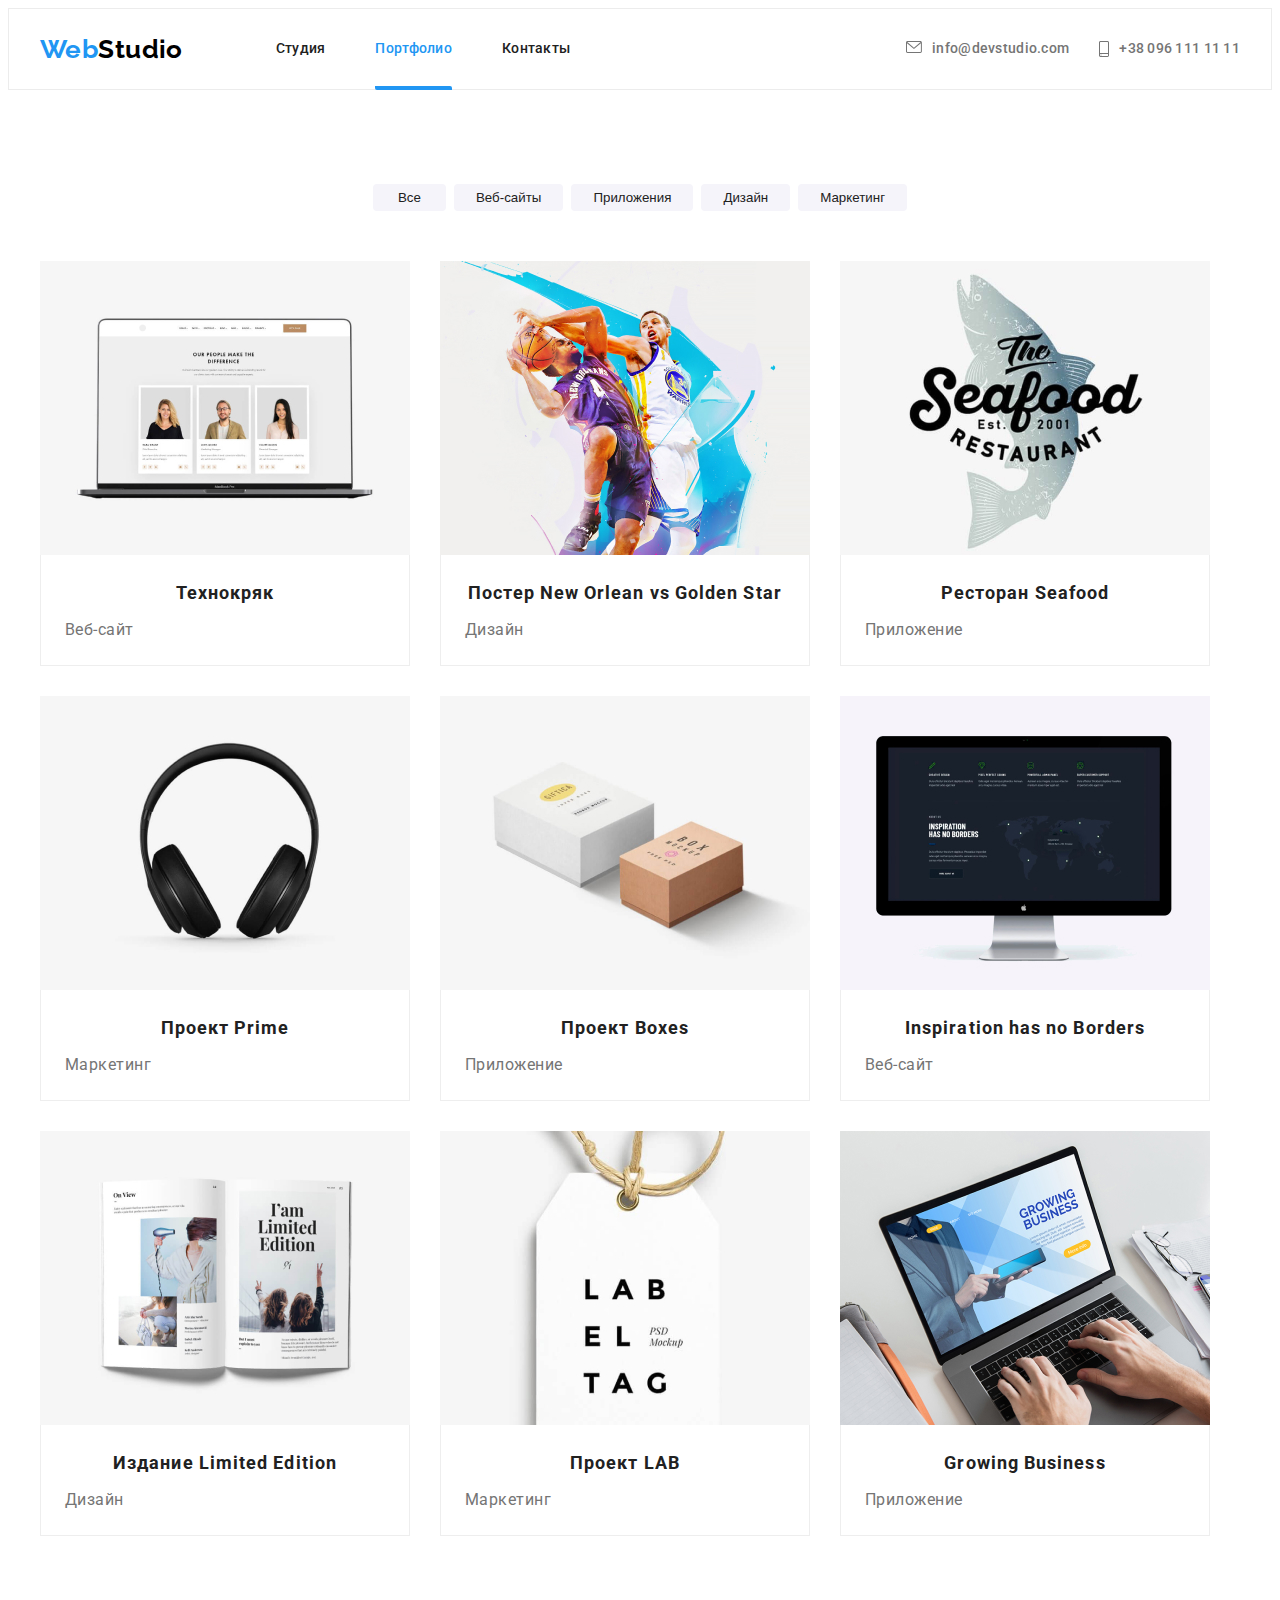
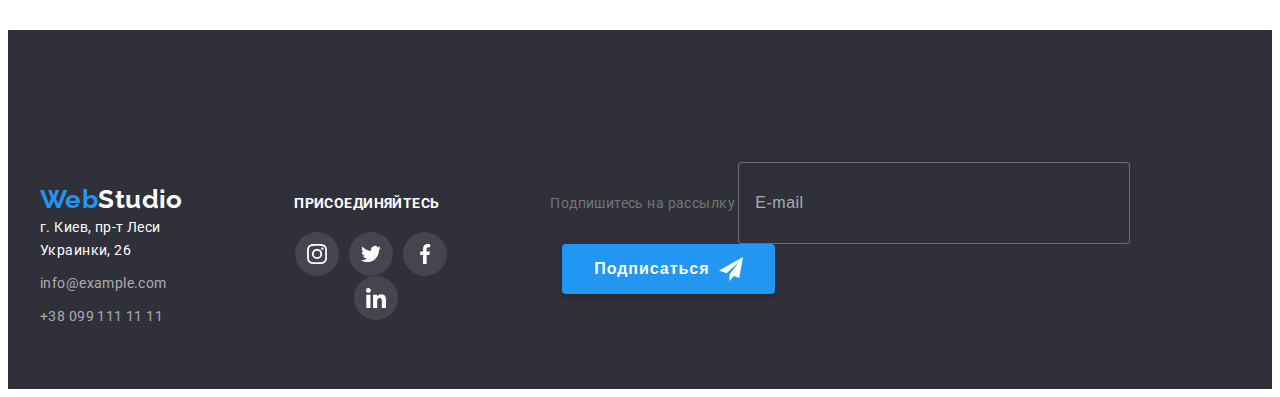
==== commit 597cd1ae: "corrections" ====
--- a/portfolio.html
+++ b/portfolio.html
@@ -23,7 +23,7 @@
                 <nav class="site-nav">
                     <a class="logo header__logo" href="/"><span class="logo__first-word">Web</span>Studio</a>
         
-                    <button type="button" class="site-nav__button is-open" aria-expanded="false" aria-controls="menu"
+                    <button type="button" class="site-nav__button" aria-expanded="false" aria-controls="menu"
                         data-menu-button>
                         <svg class="" width="24" height="24" aria-label="Переключатель мобильного меню">
                             <use class="site-nav__icon-cross" href="./images/sprite.svg#icon-Vectorx"></use>
@@ -31,7 +31,7 @@
                         </svg>
                     </button>
                 </nav>
-                <div class="menu is-open" id="menu" data-menu>
+                <div class="menu" id="menu" data-menu>
                     <ul class="nav-box">
                         <li class="nav-box__item"><a class="nav-box__link nav-box-link" href="./index.html ">Студия</a>
                         </li>
--- a/css/main.min.css
+++ b/css/main.min.css
@@ -1,2 +1,2 @@
-:root{--primary-text-color: #757575;--title-text-color: #212121;--accent-color: #2196f3;--primary-white-color: #fff;--title-bgc: #2f303a;--secondary-bgc: #f5f4fa;--box-shadow: 0px 4px 4px rgba(0, 0, 0, 0.15);--contract-color: rgba(255, 255, 255, 0.6);--animation-timing-function: cubic-bezier(0.4, 0, 0.2, 1)}body{background:var(--primary-white-color);color:var(--primary-text-color);font-family:'Roboto', sans-serif;font-size:14px;line-height:1.7;letter-spacing:0.03em}img{display:block;max-width:100%;height:auto}h1,h2,h3,p{margin:0}ul{margin:0;padding:0;list-style:none}.section{padding:60px 0}@media screen and (min-width: 1200px){.section{padding:94px 0}}.container{margin-left:auto;margin-right:auto;padding-left:15px;padding-right:15px}@media screen and (min-width: 480px){.container{width:480px}}@media screen and (min-width: 768px){.container{width:768px}}@media screen and (min-width: 1200px){.container{width:1200px}}.hero-box,.footer{background-color:var(--title-bgc)}.centered{text-align:center}.section__title{font-weight:700;font-size:36px;line-height:1.17;letter-spacing:0.03em;text-align:center;color:var(--title-text-color);margin-top:0;margin-bottom:50px}.visually-hidden{position:absolute;clip:rect(0 0 0 0);width:1px;height:1px;margin:-1px}.links{margin-bottom:50px}.header__logo,.footer__logo{font-family:'Raleway';font-weight:700;font-size:26px;line-height:1.19;text-decoration:none}.logo{color:#000000}.logo .logo__first-word{color:var(--accent-color)}@media screen and (min-width: 768px){.header__logo{margin-right:93px;display:-webkit-box;display:-webkit-flex;display:-ms-flexbox;display:flex;-webkit-box-align:center;-webkit-align-items:center;-ms-flex-align:center;align-items:center}}.footer__logo{color:var(--primary-white-color)}@media screen and (max-width: 767px){.footer__logo{margin-bottom:20px}}@media screen and (max-width: 767px){.header{position:relative}}@media screen and (min-width: 768px){.header{border:1px solid #ececec}}@media screen and (min-width: 768px){.container__header{display:-webkit-box;display:-webkit-flex;display:-ms-flexbox;display:flex}}@media screen and (max-width: 767px){.site-nav{display:-webkit-box;display:-webkit-flex;display:-ms-flexbox;display:flex;-webkit-box-align:center;-webkit-align-items:center;-ms-flex-align:center;align-items:center;-webkit-box-pack:justify;-webkit-justify-content:space-between;-ms-flex-pack:justify;justify-content:space-between;min-height:60px}}@media screen and (min-width: 768px){.site-nav{display:-webkit-box;display:-webkit-flex;display:-ms-flexbox;display:flex;-webkit-box-align:center;-webkit-align-items:center;-ms-flex-align:center;align-items:center}}.site-nav__button{display:none}@media screen and (max-width: 767px){.site-nav__button{display:-webkit-inline-box;display:-webkit-inline-flex;display:-ms-inline-flexbox;display:inline-flex;margin:0;padding:0;border:none;background-color:transparent}.site-nav__button .site-nav__icon-cross{display:none}.site-nav__button.is-open .site-nav__icon-cross{display:block}.site-nav__button.is-open .site-nav__icon-menu{display:none}}.menu{font-weight:500;letter-spacing:0.02em;z-index:1}@media screen and (max-width: 767px){.menu{display:none;position:absolute;top:100%;left:0;width:100%;background-color:var(--primary-white-color);padding:48px 40px;font-size:40px;line-height:1.18}.menu.is-open{display:block}}@media screen and (min-width: 768px){.menu{display:-webkit-box;display:-webkit-flex;display:-ms-flexbox;display:flex;-webkit-box-pack:justify;-webkit-justify-content:space-between;-ms-flex-pack:justify;justify-content:space-between;-webkit-box-flex:1;-webkit-flex-grow:1;-ms-flex-positive:1;flex-grow:1}}@media screen and (min-width: 768px){.nav-box{display:-webkit-box;display:-webkit-flex;display:-ms-flexbox;display:flex;-webkit-box-align:center;-webkit-align-items:center;-ms-flex-align:center;align-items:center;-webkit-align-content:center;-ms-flex-line-pack:center;align-content:center}}@media screen and (max-width: 767px){.nav-box__item:not(:last-child){margin-bottom:35px}.nav-box__item:last-child{margin-bottom:302px}}@media screen and (min-width: 768px){.nav-box__item{margin-left:auto}.nav-box__item:not(:last-child){margin-right:50px}}.nav-box__link{text-decoration:none;color:var(--title-text-color);position:relative;-webkit-transition:color 250ms var(--animation-timing-function);-o-transition:color 250ms var(--animation-timing-function);transition:color 250ms var(--animation-timing-function);padding-bottom:32px}.nav-box__link:hover,.nav-box__link:focus{color:var(--accent-color)}@media screen and (min-width: 768px){.nav-box__link{display:block;padding-top:32px;font-size:14px;line-height:1.14}.nav-box__link::after{content:'';position:absolute;left:0;bottom:0;display:block;width:100%;height:4px;-webkit-border-radius:0 2px;border-radius:0 2px;background-color:var(--accent-color);-webkit-transform:scale(0);-ms-transform:scale(0);transform:scale(0);-webkit-transition:-webkit-transform 250ms var(--animation-timing-function);transition:-webkit-transform 250ms var(--animation-timing-function);-o-transition:transform 250ms var(--animation-timing-function);transition:transform 250ms var(--animation-timing-function);transition:transform 250ms var(--animation-timing-function), -webkit-transform 250ms var(--animation-timing-function)}.nav-box__link:hover::after,.nav-box__link:focus::after{-webkit-transform:scale(1);-ms-transform:scale(1);transform:scale(1)}}.nav-box-link__active{color:var(--accent-color)}@media screen and (min-width: 768px){.nav-box-link__active::after{content:'';position:absolute;left:0;bottom:-1px;display:block;width:100%;height:4px;-webkit-border-radius:0 2px;border-radius:0 2px;background-color:var(--accent-color);-webkit-transform:scale(1);-ms-transform:scale(1);transform:scale(1)}}.contacts-social{display:-webkit-box;display:-webkit-flex;display:-ms-flexbox;display:flex;-webkit-box-orient:vertical;-webkit-box-direction:normal;-webkit-flex-direction:column;-ms-flex-direction:column;flex-direction:column;-webkit-box-pack:justify;-webkit-justify-content:space-between;-ms-flex-pack:justify;justify-content:space-between}@media screen and (max-width: 767px){.contacts{display:-webkit-box;display:-webkit-flex;display:-ms-flexbox;display:flex;-webkit-flex-wrap:wrap;-ms-flex-wrap:wrap;flex-wrap:wrap}}@media screen and (min-width: 768px){.contacts{display:-webkit-box;display:-webkit-flex;display:-ms-flexbox;display:flex;-webkit-box-align:center;-webkit-align-items:center;-ms-flex-align:center;align-items:center;-webkit-align-content:center;-ms-flex-line-pack:center;align-content:center;margin-left:auto;-webkit-box-orient:vertical;-webkit-box-direction:reverse;-webkit-flex-direction:column-reverse;-ms-flex-direction:column-reverse;flex-direction:column-reverse}}@media screen and (min-width: 1200px){.contacts{padding-top:32px;display:-webkit-box;display:-webkit-flex;display:-ms-flexbox;display:flex;-webkit-box-align:center;-webkit-align-items:center;-ms-flex-align:center;align-items:center;-webkit-align-content:center;-ms-flex-line-pack:center;align-content:center;margin-left:auto;-webkit-box-orient:horizontal;-webkit-box-direction:reverse;-webkit-flex-direction:row-reverse;-ms-flex-direction:row-reverse;flex-direction:row-reverse;-webkit-box-pack:center;-webkit-justify-content:center;-ms-flex-pack:center;justify-content:center}}@media screen and (min-width: 768px){.contacts__item:not(:last-child){margin-right:50px}}.contacts__link{font-size:24px;line-height:1.17;fill:var(--primary-text-color);text-decoration:none;color:var(--primary-text-color);-webkit-transition:color 250ms var(--animation-timing-function),fill 250ms var(--animation-timing-function);-o-transition:color 250ms var(--animation-timing-function),fill 250ms var(--animation-timing-function);transition:color 250ms var(--animation-timing-function),fill 250ms var(--animation-timing-function);padding-bottom:60px;margin-bottom:64px}.contacts__link:hover,.contacts__link:focus{color:var(--accent-color)}@media screen and (max-width: 767px){.contacts__link.tel{font-size:34px;line-height:1.18;color:var(--accent-color);margin-bottom:32px}}@media screen and (min-width: 768px){.contacts__link{font-size:12px;line-height:1.17;color:var(--primary-text-color);padding-top:32px;padding-bottom:32px;font-size:14px;line-height:1.14;display:-webkit-box;display:-webkit-flex;display:-ms-flexbox;display:flex;-webkit-box-pack:center;-webkit-justify-content:center;-ms-flex-pack:center;justify-content:center}}@media screen and (min-width: 1200px){.contacts__link.mail{margin-right:30px}}.contacts__icon{display:none}@media screen and (min-width: 768px){.contacts__icon{display:block;fill:currentColor;margin-right:10px}.contacts__link:hover .contacts__icon,.contacts__link:focus .contacts__icon{fill:var(--accent-color)}}.social-link{display:none;font-size:18px;line-height:1.22;fill:var(--accent-color);color:var(--accent-color);margin-top:64px}@media screen and (max-width: 767px){.social-link{display:-webkit-box;display:-webkit-flex;display:-ms-flexbox;display:flex}}.social-link__item{padding-left:10px}.social-link__item:not(:last-child){border-right:1px solid rgba(33,33,33,0.2);padding-right:10px}.social-link__link{text-decoration:none;font-size:18px;line-height:1.22;color:var(--accent-color)}.backdrop{position:fixed;top:0;left:0;width:100%;height:100%;background-color:rgba(0,0,0,0.2);cursor:pointer;opacity:1;-webkit-transition:opacity 250ms var(--animation-timing-function),visibility 250ms var(--animation-timing-function);-o-transition:opacity 250ms var(--animation-timing-function),visibility 250ms var(--animation-timing-function);transition:opacity 250ms var(--animation-timing-function),visibility 250ms var(--animation-timing-function);overflow-y:scroll;padding:15}.backdrop.is-hidden{opacity:0;pointer-events:none}.backdrop.is-hidden .modal{-webkit-transform:translate(-50%, -50%) scale(1.1);-ms-transform:translate(-50%, -50%) scale(1.1);transform:translate(-50%, -50%) scale(1.1)}.modal{position:relative;-webkit-transition:-webkit-transform 250ms var(--animation-timing-function);transition:-webkit-transform 250ms var(--animation-timing-function);-o-transition:transform 250ms var(--animation-timing-function);transition:transform 250ms var(--animation-timing-function);transition:transform 250ms var(--animation-timing-function), -webkit-transform 250ms var(--animation-timing-function);padding:40px;background-color:var(--primary-white-color);-webkit-box-shadow:0px 1px 3px rgba(0,0,0,0.12),0px 1px 1px rgba(0,0,0,0.14),0px 2px 1px rgba(0,0,0,0.2);box-shadow:0px 1px 3px rgba(0,0,0,0.12),0px 1px 1px rgba(0,0,0,0.14),0px 2px 1px rgba(0,0,0,0.2);-webkit-border-radius:4px;border-radius:4px}@media screen and (min-width: 530px){.modal{max-width:460px;width:100%;position:absolute;top:50%;left:50%;-webkit-transform:translate(-50%, -50%) scale(1);-ms-transform:translate(-50%, -50%) scale(1);transform:translate(-50%, -50%) scale(1)}}@media screen and (min-width: 1200px){.modal{min-height:581px;max-width:528px}}.modal .modal-close{height:30px;width:30px;-webkit-border-radius:50%;border-radius:50%;background:var(--primary-white-color);border:1px solid rgba(0,0,0,0.1);cursor:pointer;-webkit-transition:fill 250ms var(--animation-timing-function);-o-transition:fill 250ms var(--animation-timing-function);transition:fill 250ms var(--animation-timing-function)}.modal .modal-close:hover{fill:var(--accent-color)}.modal .modal-close.modal__close{position:absolute;top:8px;right:8px}.modal .modal__cross{color:#000000;-webkit-box-align:center;-webkit-align-items:center;-ms-flex-align:center;align-items:center;-webkit-box-pack:center;-webkit-justify-content:center;-ms-flex-pack:center;justify-content:center;-webkit-transition:color 250ms var(--animation-timing-function);-o-transition:color 250ms var(--animation-timing-function);transition:color 250ms var(--animation-timing-function)}.modal .modal__header{font-weight:700;font-size:20px;line-height:1.15;text-align:center;letter-spacing:0.03em;color:var(--title-text-color);margin-bottom:12px}.modal .modal__form{margin-top:12px}.modal .modal-form__input-box{display:block;position:relative;font-size:12px;line-height:1.16;letter-spacing:0.01em;color:var(--primary-text-color);margin-bottom:10px}.modal-form__input,.form-message{width:100%;height:40px;border:1px solid rgba(33,33,33,0.2);-webkit-box-sizing:border-box;box-sizing:border-box;-webkit-border-radius:4px;border-radius:4px;margin-top:4px;padding:0 10px 0 35px}.modal-form__input:focus,.form-message:focus{outline:none;border:1px solid var(--accent-color)}.modal-form__input:focus ~ .modal-form__icon{fill:var(--accent-color)}.modal-form__icon{display:block;position:absolute;top:50%;left:10px;width:18px;height:18px;color:var(--title-text-color);-webkit-transition:border 250ms var(--animation-timing-function),fill 250ms var(--animation-timing-function);-o-transition:border 250ms var(--animation-timing-function),fill 250ms var(--animation-timing-function);transition:border 250ms var(--animation-timing-function),fill 250ms var(--animation-timing-function)}.form-message{display:block;font-family:inherit;resize:none;height:120px;padding:12px 16px}.form-message::-webkit-input-placeholder{color:rgba(117,117,117,0.5)}.form-message:-ms-input-placeholder{color:rgba(117,117,117,0.5)}.form-message::-ms-input-placeholder{color:rgba(117,117,117,0.5)}.form-message::placeholder{color:rgba(117,117,117,0.5)}.policy-box{display:-webkit-box;display:-webkit-flex;display:-ms-flexbox;display:flex;-webkit-box-align:center;-webkit-align-items:center;-ms-flex-align:center;align-items:center;-webkit-box-pack:center;-webkit-justify-content:center;-ms-flex-pack:center;justify-content:center;width:100%;font-size:14px;line-height:1.71;letter-spacing:0.03em;color:var(--primary-text-color);margin-bottom:30px}.policy-box__checkbox{position:absolute;width:1px;height:1px;margin:-1px;border:0px;padding:0px;clip:rect(0 0 0 0);overflow:hidden}.policy-box__icon-check{width:16px;height:16px;border:2px solid var(--title-text-color);-webkit-border-radius:2px;border-radius:2px;margin-right:10px;background-color:var(--primary-white-color)}.policy-box__checkbox:checked+.policy-box__icon-check{background-color:var(--accent-color);-webkit-background-origin:border-box;background-origin:border-box;border-color:var(--accent-color)}.policy-box a{color:var(--accent-color);text-decoration:underline}.policy-box__button-submit{display:block;margin:0 auto;-webkit-border-radius:4px;border-radius:4px;border:none;height:50px;min-width:200px;text-align:center;color:var(--primary-white-color);background-color:var(--accent-color);cursor:pointer;font-weight:700;font-size:16px;line-height:1.88;text-decoration:none;letter-spacing:0.06em;-webkit-transition:background-color 250ms var(--animation-timing-function),-webkit-box-shadow 250ms var(--animation-timing-function);transition:background-color 250ms var(--animation-timing-function),-webkit-box-shadow 250ms var(--animation-timing-function);-o-transition:background-color 250ms var(--animation-timing-function),box-shadow 250ms var(--animation-timing-function);transition:background-color 250ms var(--animation-timing-function),box-shadow 250ms var(--animation-timing-function);transition:background-color 250ms var(--animation-timing-function),box-shadow 250ms var(--animation-timing-function),-webkit-box-shadow 250ms var(--animation-timing-function)}.policy-box__button-submit:hover,.policy-box__button-submit:focus{cursor:pointer;background-color:#1b71b8;-webkit-box-shadow:var(--box-shadow);box-shadow:var(--box-shadow)}.hero-box{text-align:center;padding-top:200px;padding-bottom:200px}.hero-box__title{margin-bottom:30px;color:var(--primary-white-color);font-weight:900;font-size:44px;line-height:1.36;letter-spacing:0.06em}@media screen and (max-width: 767px){.hero-box__title{font-size:26px;line-height:1.62;text-align:center}}.overlay{height:600px;max-width:1600px;margin-left:auto;margin-right:auto;background-image:-webkit-gradient(linear, left top, right top, from(rgba(47,48,58,0.4)), to(rgba(47,48,58,0.4))),url(../images/hero-box.jpg);background-image:-webkit-linear-gradient(left, rgba(47,48,58,0.4), rgba(47,48,58,0.4)),url(../images/hero-box.jpg);background-image:-o-linear-gradient(left, rgba(47,48,58,0.4), rgba(47,48,58,0.4)),url(../images/hero-box.jpg);background-image:linear-gradient(to right, rgba(47,48,58,0.4), rgba(47,48,58,0.4)),url(../images/hero-box.jpg);background-repeat:no-repeat;background-position:center;-webkit-background-size:cover;background-size:cover}@media screen and (min-width: 1200px){.overlay{background-image:-webkit-gradient(linear, left top, right top, from(rgba(47,48,58,0.4)), to(rgba(47,48,58,0.4))),url(../images/header/Img_pc@1x.jpg);background-image:-webkit-linear-gradient(left, rgba(47,48,58,0.4), rgba(47,48,58,0.4)),url(../images/header/Img_pc@1x.jpg);background-image:-o-linear-gradient(left, rgba(47,48,58,0.4), rgba(47,48,58,0.4)),url(../images/header/Img_pc@1x.jpg);background-image:linear-gradient(to right, rgba(47,48,58,0.4), rgba(47,48,58,0.4)),url(../images/header/Img_pc@1x.jpg)}}@media screen and (min-width: 1200px) and (min-device-pixel-ratio: 2), screen and (min-width: 1200px) and (-webkit-min-device-pixel-ratio: 2), screen and (min-width: 1200px) and (-o-min-device-pixel-ratio: 2/1), screen and (min-width: 1200px) and (min-resolution: 192dpi), screen and (min-width: 1200px) and (min-resolution: 2dppx){.overlay{background-image:-webkit-gradient(linear, left top, right top, from(rgba(47,48,58,0.4)), to(rgba(47,48,58,0.4))),url(../images/header/Img_pc@2x.jpg);background-image:-webkit-linear-gradient(left, rgba(47,48,58,0.4), rgba(47,48,58,0.4)),url(../images/header/Img_pc@2x.jpg);background-image:-o-linear-gradient(left, rgba(47,48,58,0.4), rgba(47,48,58,0.4)),url(../images/header/Img_pc@2x.jpg);background-image:linear-gradient(to right, rgba(47,48,58,0.4), rgba(47,48,58,0.4)),url(../images/header/Img_pc@2x.jpg)}}@media screen and (min-width: 768px){.overlay{background-image:-webkit-gradient(linear, left top, right top, from(rgba(47,48,58,0.4)), to(rgba(47,48,58,0.4))),url(../images/header/Header_img_tab@1x.jpg);background-image:-webkit-linear-gradient(left, rgba(47,48,58,0.4), rgba(47,48,58,0.4)),url(../images/header/Header_img_tab@1x.jpg);background-image:-o-linear-gradient(left, rgba(47,48,58,0.4), rgba(47,48,58,0.4)),url(../images/header/Header_img_tab@1x.jpg);background-image:linear-gradient(to right, rgba(47,48,58,0.4), rgba(47,48,58,0.4)),url(../images/header/Header_img_tab@1x.jpg)}}@media screen and (min-width: 768px) and (min-device-pixel-ratio: 2), screen and (min-width: 768px) and (-webkit-min-device-pixel-ratio: 2), screen and (min-width: 768px) and (-o-min-device-pixel-ratio: 2/1), screen and (min-width: 768px) and (min-resolution: 192dpi), screen and (min-width: 768px) and (min-resolution: 2dppx){.overlay{background-image:-webkit-gradient(linear, left top, right top, from(rgba(47,48,58,0.4)), to(rgba(47,48,58,0.4))),url(../images/header/Header_img_tab@2x.jpg);background-image:-webkit-linear-gradient(left, rgba(47,48,58,0.4), rgba(47,48,58,0.4)),url(../images/header/Header_img_tab@2x.jpg);background-image:-o-linear-gradient(left, rgba(47,48,58,0.4), rgba(47,48,58,0.4)),url(../images/header/Header_img_tab@2x.jpg);background-image:linear-gradient(to right, rgba(47,48,58,0.4), rgba(47,48,58,0.4)),url(../images/header/Header_img_tab@2x.jpg)}}@media screen and (min-width: 320px){.overlay{background-image:-webkit-gradient(linear, left top, right top, from(rgba(47,48,58,0.4)), to(rgba(47,48,58,0.4))),url(../images/header/Header_img_tel@1x.jpg);background-image:-webkit-linear-gradient(left, rgba(47,48,58,0.4), rgba(47,48,58,0.4)),url(../images/header/Header_img_tel@1x.jpg);background-image:-o-linear-gradient(left, rgba(47,48,58,0.4), rgba(47,48,58,0.4)),url(../images/header/Header_img_tel@1x.jpg);background-image:linear-gradient(to right, rgba(47,48,58,0.4), rgba(47,48,58,0.4)),url(../images/header/Header_img_tel@1x.jpg)}}@media screen and (min-width: 320px) and (min-device-pixel-ratio: 2), screen and (min-width: 320px) and (-webkit-min-device-pixel-ratio: 2), screen and (min-width: 320px) and (-o-min-device-pixel-ratio: 2/1), screen and (min-width: 320px) and (min-resolution: 192dpi), screen and (min-width: 320px) and (min-resolution: 2dppx){.overlay{background-image:-webkit-gradient(linear, left top, right top, from(rgba(47,48,58,0.4)), to(rgba(47,48,58,0.4))),url(../images/header/Header_img_tel@2x.jpg);background-image:-webkit-linear-gradient(left, rgba(47,48,58,0.4), rgba(47,48,58,0.4)),url(../images/header/Header_img_tel@2x.jpg);background-image:-o-linear-gradient(left, rgba(47,48,58,0.4), rgba(47,48,58,0.4)),url(../images/header/Header_img_tel@2x.jpg);background-image:linear-gradient(to right, rgba(47,48,58,0.4), rgba(47,48,58,0.4)),url(../images/header/Header_img_tel@2x.jpg)}}.hero-box__button{display:inline-block;border:transparent;-webkit-box-shadow:var(--box-shadow);box-shadow:var(--box-shadow);-webkit-border-radius:4px;border-radius:4px;padding:10px 32px;min-width:200px;text-align:center;color:var(--primary-white-color);background-color:var(--accent-color);cursor:pointer;font-weight:700;font-size:16px;line-height:1.88;text-decoration:none;letter-spacing:0.06em;-webkit-transition:background-color 250ms var(--animation-timing-function);-o-transition:background-color 250ms var(--animation-timing-function);transition:background-color 250ms var(--animation-timing-function)}@media screen and (min-width: 768px){.benefits-list{display:-webkit-box;display:-webkit-flex;display:-ms-flexbox;display:flex;-webkit-flex-wrap:wrap;-ms-flex-wrap:wrap;flex-wrap:wrap;margin:-15px}}@media screen and (min-width: 1200px){.benefits-list{margin:-15px}}@media screen and (max-width: 767px){.benefits-list__item:not(:last-child){margin-bottom:30px}}@media screen and (min-width: 768px){.benefits-list__item{width:-webkit-calc((100% - 4 * 15px) / 2);width:calc((100% - 4 * 15px) / 2);margin:15px}}@media screen and (min-width: 1200px){.benefits-list__item{width:-webkit-calc((100% - 8 * 15px) / 4);width:calc((100% - 8 * 15px) / 4);margin:15px}}.benefits-list__box{display:-webkit-box;display:-webkit-flex;display:-ms-flexbox;display:flex;-webkit-box-pack:center;-webkit-justify-content:center;-ms-flex-pack:center;justify-content:center;margin-bottom:30px;height:120px;background-color:var(--secondary-bgc);-webkit-border-radius:4px;border-radius:4px;fill:var(--title-text-color)}.benefits-list__icon{display:-webkit-box;display:-webkit-flex;display:-ms-flexbox;display:flex;width:70px;fill:var(--title-text-color);-webkit-background-size:contain;background-size:contain;background-repeat:no-repeat}.benefits-list__title{margin-bottom:10px;font-weight:700;font-size:14px;line-height:1.14;letter-spacing:0.03em;color:var(--title-text-color);text-transform:uppercase}@media screen and (max-width: 767px){.benefits-list__title{display:-webkit-box;display:-webkit-flex;display:-ms-flexbox;display:flex;-webkit-box-pack:center;-webkit-justify-content:center;-ms-flex-pack:center;justify-content:center}}.benefits-list__text{font-weight:400;font-size:14px;line-height:1.71;margin-top:0;margin-bottom:0;padding-top:0;letter-spacing:0.03em;color:var(--primary-text-color)}.works{padding-top:0}.section__no-padding-top{display:block;margin-bottom:50px;padding-top:0;padding-bottom:0}@media screen and (max-width: 1199px){.section__no-padding-top{display:none}}.works-list{display:-webkit-box;display:-webkit-flex;display:-ms-flexbox;display:flex;-webkit-flex-wrap:wrap;-ms-flex-wrap:wrap;flex-wrap:wrap}.works-list__item{position:relative}.works-list__item+.works-list__item{margin-left:30px}.works-list__img{-webkit-background-size:cover;background-size:cover}.works-list__text{display:-webkit-box;display:-webkit-flex;display:-ms-flexbox;display:flex;-webkit-box-pack:center;-webkit-justify-content:center;-ms-flex-pack:center;justify-content:center;-webkit-box-align:center;-webkit-align-items:center;-ms-flex-align:center;align-items:center;position:absolute;bottom:0;left:0;height:70px;width:100%;background:rgba(47,48,58,0.8);font-weight:700;font-size:14px;line-height:1.14;letter-spacing:0.03em;color:var(--primary-white-color);text-transform:uppercase}.team{background:var(--secondary-bgc)}.section-team{margin-bottom:50px}.title-team{letter-spacing:0.03em;text-align:center;color:var(--title-text-color)}@media screen and (min-width: 768px){.team-list{display:-webkit-box;display:-webkit-flex;display:-ms-flexbox;display:flex;-webkit-flex-wrap:wrap;-ms-flex-wrap:wrap;flex-wrap:wrap;margin:-15px}}.team-list__item{background-color:var(--primary-white-color)}@media screen and (max-width: 1199px){.team-list__item:not(:last-child){margin-bottom:30px}}@media screen and (min-width: 768px){.team-list__item{width:-webkit-calc((100% - 4 * 15px) / 2);width:calc((100% - 4 * 15px) / 2)}.team-list__item+.team-list__item{margin-left:30px}}@media screen and (min-width: 1200px){.team-list__item{width:-webkit-calc((100% - 8 * 15px) / 4);width:calc((100% - 8 * 15px) / 4);margin:15px}}.team-list_img{-webkit-background-size:cover;background-size:cover;background-position:center}.team-list__box{padding-top:30px;padding-bottom:30px;-webkit-border-radius:0px 0px 4px 4px;border-radius:0px 0px 4px 4px;-webkit-box-shadow:0px 1px 3px rgba(0,0,0,0.12),0px 1px 1px rgba(0,0,0,0.14),0px 2px 1px rgba(0,0,0,0.2);box-shadow:0px 1px 3px rgba(0,0,0,0.12),0px 1px 1px rgba(0,0,0,0.14),0px 2px 1px rgba(0,0,0,0.2)}.team-list__title,.team-list__text{font-weight:500;font-size:16px;line-height:1.19;margin-bottom:16px}.team-list__title{margin-bottom:10px}@media screen and (max-width: 767px){.team-list__title{display:-webkit-box;display:-webkit-flex;display:-ms-flexbox;display:flex;-webkit-box-pack:center;-webkit-justify-content:center;-ms-flex-pack:center;justify-content:center}}.team-list__text{font-weight:400;margin-top:0;padding-top:0;letter-spacing:0.03em;color:var(--primary-text-color)}.social{display:-webkit-box;display:-webkit-flex;display:-ms-flexbox;display:flex;-webkit-flex-wrap:wrap;-ms-flex-wrap:wrap;flex-wrap:wrap;-webkit-box-align:center;-webkit-align-items:center;-ms-flex-align:center;align-items:center;-webkit-box-pack:center;-webkit-justify-content:center;-ms-flex-pack:center;justify-content:center}.social__item:not(:last-child){margin-right:10px}.social__link{display:-webkit-box;display:-webkit-flex;display:-ms-flexbox;display:flex;-webkit-box-align:center;-webkit-align-items:center;-ms-flex-align:center;align-items:center;-webkit-box-pack:center;-webkit-justify-content:center;-ms-flex-pack:center;justify-content:center;width:44px;height:44px;-webkit-border-radius:50%;border-radius:50%;color:#afb1b8;-webkit-transition:color 250ms var(--animation-timing-function),background-color 250ms var(--animation-timing-function);-o-transition:color 250ms var(--animation-timing-function),background-color 250ms var(--animation-timing-function);transition:color 250ms var(--animation-timing-function),background-color 250ms var(--animation-timing-function)}.social__link:hover,.social__link:focus{color:var(--primary-white-color);background-color:var(--accent-color)}.social__icon{display:-webkit-box;display:-webkit-flex;display:-ms-flexbox;display:flex;fill:currentColor;width:20px;height:20px}.clients-list{display:-webkit-box;display:-webkit-flex;display:-ms-flexbox;display:flex;-webkit-flex-wrap:wrap;-ms-flex-wrap:wrap;flex-wrap:wrap;margin:-15px}@media screen and (min-width: 768px){.clients-list{margin:-15px}}.clients-list__item{display:-webkit-box;display:-webkit-flex;display:-ms-flexbox;display:flex;-webkit-box-pack:center;-webkit-justify-content:center;-ms-flex-pack:center;justify-content:center;-webkit-box-align:center;-webkit-align-items:center;-ms-flex-align:center;align-items:center;width:-webkit-calc((100% - 4 * 15px) / 2);width:calc((100% - 4 * 15px) / 2);margin:15px}@media screen and (max-width: 767px){.clients-list__item:not(:last-child){margin-bottom:30px}}@media screen and (min-width: 768px){.clients-list__item{width:-webkit-calc((100% - 6 * 15px) / 3);width:calc((100% - 6 * 15px) / 3);margin:15px}}@media screen and (min-width: 1200px){.clients-list__item{width:170px;margin:15px}}.clients-list__link{display:-webkit-box;display:-webkit-flex;display:-ms-flexbox;display:flex;-webkit-box-pack:center;-webkit-justify-content:center;-ms-flex-pack:center;justify-content:center;-webkit-box-align:center;-webkit-align-items:center;-ms-flex-align:center;align-items:center;width:170px;height:92px;border:1px solid #afb1b8;border-color:#afb1b8;-webkit-box-sizing:border-box;box-sizing:border-box;-webkit-border-radius:4px;border-radius:4px;color:#afb1b8;-webkit-transition:color 250ms var(--animation-timing-function),border-color 250ms var(--animation-timing-function);-o-transition:color 250ms var(--animation-timing-function),border-color 250ms var(--animation-timing-function);transition:color 250ms var(--animation-timing-function),border-color 250ms var(--animation-timing-function)}.clients-list__link:hover,.clients-list__link:focus{color:var(--accent-color);border-color:var(--accent-color)}.clients-list__icon{fill:currentColor}.footer{padding:60px 0}@media screen and (min-width: 768px){.footer{display:-webkit-box;display:-webkit-flex;display:-ms-flexbox;display:flex;-webkit-flex-wrap:wrap;-ms-flex-wrap:wrap;flex-wrap:wrap;-webkit-justify-content:space-around;-ms-flex-pack:distribute;justify-content:space-around}}.footer__container{text-align:center}@media screen and (min-width: 768px){.footer__container{display:-webkit-box;display:-webkit-flex;display:-ms-flexbox;display:flex;-webkit-box-pack:center;-webkit-justify-content:center;-ms-flex-pack:center;justify-content:center}}@media screen and (min-width: 1200px){.footer__container{display:-webkit-box;display:-webkit-flex;display:-ms-flexbox;display:flex;-webkit-box-flex:1;-webkit-flex-grow:1;-ms-flex-positive:1;flex-grow:1;-webkit-box-align:baseline;-webkit-align-items:baseline;-ms-flex-align:baseline;align-items:baseline;text-align:left}}@media screen and (min-width: 768px){.footer-box{margin-right:70px}}@media screen and (min-width: 768px){.footer-box__list{margin-top:20px}}@media screen and (max-width: 1199px){.footer-box__list{margin-bottom:60px}}@media screen and (min-width: 768px){.footer-box__item:not(:last-child){margin-bottom:9px}}@media screen and (max-width: 1199px){.footer-box__item:not(:last-child){margin-bottom:8px}}.footer-box__address,.footer-box__contact{font-size:14px;line-height:1.71;letter-spacing:0.03em;font-style:normal;text-decoration:none;-webkit-text-decoration-style:none;text-decoration-style:none}.footer-box__address{color:var(--primary-white-color)}.footer-box__contact{color:var(--contract-color)}.footer-submit-box__title{font-family:Roboto;font-weight:700;font-size:14px;line-height:1.14;letter-spacing:0.03em;text-transform:uppercase;color:var(--primary-white-color);margin-bottom:20px}.footer-submit-box__list{display:-webkit-box;display:-webkit-flex;display:-ms-flexbox;display:flex;-webkit-flex-wrap:wrap;-ms-flex-wrap:wrap;flex-wrap:wrap;-webkit-box-align:center;-webkit-align-items:center;-ms-flex-align:center;align-items:center;-webkit-box-pack:center;-webkit-justify-content:center;-ms-flex-pack:center;justify-content:center}@media screen and (min-width: 768px){.footer-submit-box__list{-webkit-box-pack:start;-webkit-justify-content:flex-start;-ms-flex-pack:start;justify-content:flex-start}}.footer-submit-box__item:not(:last-child){margin-right:10px}.footer-submit-box__link{display:-webkit-box;display:-webkit-flex;display:-ms-flexbox;display:flex;-webkit-box-align:center;-webkit-align-items:center;-ms-flex-align:center;align-items:center;-webkit-box-pack:center;-webkit-justify-content:center;-ms-flex-pack:center;justify-content:center;width:44px;height:44px;-webkit-border-radius:50%;border-radius:50%;background:rgba(255,255,255,0.1);color:var(--primary-white-color);-webkit-transition:background-color 250ms var(--animation-timing-function);-o-transition:background-color 250ms var(--animation-timing-function);transition:background-color 250ms var(--animation-timing-function)}.footer-submit-box__link:hover,.footer-submit-box__link:focus{cursor:pointer;background-color:var(--accent-color)}.footer-submit-box__icon{display:-webkit-box;display:-webkit-flex;display:-ms-flexbox;display:flex;fill:currentColor;width:20px;height:20px}@media screen and (max-width: 767px){.footer-form{-webkit-box-align:center;-webkit-align-items:center;-ms-flex-align:center;align-items:center;text-align:center;-webkit-align-content:center;-ms-flex-line-pack:center;align-content:center}}@media screen and (min-width: 768px){.footer-form{display:-webkit-box;display:-webkit-flex;display:-ms-flexbox;display:flex;-webkit-flex-wrap:wrap;-ms-flex-wrap:wrap;flex-wrap:wrap;-webkit-box-align:end;-webkit-align-items:flex-end;-ms-flex-align:end;align-items:flex-end;margin-left:93px}}@media screen and (max-width: 1199px){.footer-form{padding-top:60px;padding-bottom:60px}}.footer-form__submit-email{display:block;width:358px;font-weight:700;font-size:14px;line-height:1.14;letter-spacing:0.03em;text-transform:uppercase;color:var(--primary-white-color)}@media screen and (max-width: 767px){.footer-form__submit-email{display:-webkit-box;display:-webkit-flex;display:-ms-flexbox;display:flex;-webkit-box-pack:center;-webkit-justify-content:center;-ms-flex-pack:center;justify-content:center;-webkit-flex-wrap:wrap;-ms-flex-wrap:wrap;flex-wrap:wrap;-webkit-box-align:center;-webkit-align-items:center;-ms-flex-align:center;align-items:center}}.footer-form__email{display:-webkit-box;display:-webkit-flex;display:-ms-flexbox;display:flex;margin-top:20px;width:100%;height:50px;border:1px solid rgba(255,255,255,0.3);-webkit-box-shadow:drop-shadow(0px 4px 4px rgba(0,0,0,0.15));box-shadow:drop-shadow(0px 4px 4px rgba(0,0,0,0.15));-webkit-border-radius:4px;border-radius:4px;background:var(--title-bgc)}@media screen and (max-width: 767px){.footer-form__email{width:100%}}@media screen and (min-width: 768px){.footer-form__email{-webkit-box-align:end;-webkit-align-items:flex-end;-ms-flex-align:end;align-items:flex-end;width:358px;margin-top:12px}}@media screen and (max-width: 1199px){.footer-form__email{-webkit-box-pack:center;-webkit-justify-content:center;-ms-flex-pack:center;justify-content:center;margin-bottom:20px}}.footer-form__email::-webkit-input-placeholder{font-size:16px;line-height:1.25;display:-webkit-box;display:-webkit-flex;display:flex;-webkit-box-align:center;-webkit-align-items:center;align-items:center;letter-spacing:0.03em;color:rgba(255,255,255,0.6)}.footer-form__email:-ms-input-placeholder{font-size:16px;line-height:1.25;display:-ms-flexbox;display:flex;-ms-flex-align:center;align-items:center;letter-spacing:0.03em;color:rgba(255,255,255,0.6)}.footer-form__email::-ms-input-placeholder{font-size:16px;line-height:1.25;display:-ms-flexbox;display:flex;-ms-flex-align:center;align-items:center;letter-spacing:0.03em;color:rgba(255,255,255,0.6)}.footer-form__email::placeholder{font-size:16px;line-height:1.25;display:-webkit-box;display:-webkit-flex;display:-ms-flexbox;display:flex;-webkit-box-align:center;-webkit-align-items:center;-ms-flex-align:center;align-items:center;letter-spacing:0.03em;color:rgba(255,255,255,0.6)}.footer-form__button-submit{min-width:200px;height:50px;margin-left:12px;-webkit-box-shadow:var(--box-shadow);box-shadow:var(--box-shadow);-webkit-border-radius:4px;border-radius:4px;border:transparent;padding:10px 32px;color:var(--primary-white-color);background-color:var(--accent-color);cursor:pointer;font-weight:700;font-size:16px;line-height:1.88;text-decoration:none;letter-spacing:0.06em}@media screen and (max-width: 1199px){.footer-form__button-submit{margin-left:auto;margin-right:auto}}.button-submit{display:-webkit-box;display:-webkit-flex;display:-ms-flexbox;display:flex;-webkit-box-align:center;-webkit-align-items:center;-ms-flex-align:center;align-items:center;-webkit-box-pack:center;-webkit-justify-content:center;-ms-flex-pack:center;justify-content:center;text-align:center;-webkit-transition:background-color 250ms var(--animation-timing-function);-o-transition:background-color 250ms var(--animation-timing-function);transition:background-color 250ms var(--animation-timing-function)}.footer-form__icon-send{width:24px;height:24px;margin-left:10px;fill:var(--primary-white-color);-webkit-background-origin:border-box;background-origin:border-box}.filter{font-size:16px;line-height:1.63;letter-spacing:0.03em;display:-webkit-box;display:-webkit-flex;display:-ms-flexbox;display:flex;cursor:pointer;-webkit-flex-wrap:wrap;-ms-flex-wrap:wrap;flex-wrap:wrap}@media screen and (min-width: 768px){.filter{-webkit-box-pack:center;-webkit-justify-content:center;-ms-flex-pack:center;justify-content:center}}@media screen and (max-width: 768px){.filter__item{margin-bottom:15px}}.filter__item:not(:last-child){margin-right:8px}.filter__button{min-width:73px;padding:6px 22px;-webkit-border-radius:4px;border-radius:4px;font-weight:500;text-decoration:none;border:transparent;color:var(--title-text-color);background-color:var(--secondary-bgc);-webkit-transition:color 250ms var(--animation-timing-function),background-color 250ms var(--animation-timing-function),-webkit-box-shadow 250ms var(--animation-timing-function);transition:color 250ms var(--animation-timing-function),background-color 250ms var(--animation-timing-function),-webkit-box-shadow 250ms var(--animation-timing-function);-o-transition:color 250ms var(--animation-timing-function),background-color 250ms var(--animation-timing-function),box-shadow 250ms var(--animation-timing-function);transition:color 250ms var(--animation-timing-function),background-color 250ms var(--animation-timing-function),box-shadow 250ms var(--animation-timing-function);transition:color 250ms var(--animation-timing-function),background-color 250ms var(--animation-timing-function),box-shadow 250ms var(--animation-timing-function),-webkit-box-shadow 250ms var(--animation-timing-function)}.filter__button:hover,.filter__button:focus{cursor:pointer;color:var(--primary-white-color);background-color:var(--accent-color);-webkit-box-shadow:0px 3px 1px rgba(0,0,0,0.1),0px 1px 2px rgba(0,0,0,0.08),0px 2px 2px rgba(0,0,0,0.12);box-shadow:0px 3px 1px rgba(0,0,0,0.1),0px 1px 2px rgba(0,0,0,0.08),0px 2px 2px rgba(0,0,0,0.12)}.project-list{display:-webkit-box;display:-webkit-flex;display:-ms-flexbox;display:flex;-webkit-flex-wrap:wrap;-ms-flex-wrap:wrap;flex-wrap:wrap;margin-top:50px}@media (min-width: 768px) and (min-width: 1199px){.project-list{margin:-15px}}.project-list__item{margin-right:30px}.project-list__item:nth-child(3n){margin-right:0}.project-list__item:not(:nth-last-child(-n+3)){margin-bottom:30px}@media (min-width: 768px) and (min-width: 1199px){.project-list__item:not(:last-child){margin-bottom:30px}}@media (min-width: 768px) and (min-width: 1199px){.project-list__item{width:-webkit-calc((100% - 4 * 15px) / 2);width:calc((100% - 4 * 15px) / 2);margin:15px}}.project-list__link{display:block;text-decoration:none;-webkit-transition:-webkit-box-shadow 250ms var(--animation-timing-function);transition:-webkit-box-shadow 250ms var(--animation-timing-function);-o-transition:box-shadow 250ms var(--animation-timing-function);transition:box-shadow 250ms var(--animation-timing-function);transition:box-shadow 250ms var(--animation-timing-function), -webkit-box-shadow 250ms var(--animation-timing-function)}.project-list__link:hover,.project-list__link:focus{-webkit-box-shadow:0px 1px 1px rgba(0,0,0,0.12),0px 4px 4px rgba(0,0,0,0.06),1px 4px 6px rgba(0,0,0,0.16);box-shadow:0px 1px 1px rgba(0,0,0,0.12),0px 4px 4px rgba(0,0,0,0.06),1px 4px 6px rgba(0,0,0,0.16)}.project-list__description{overflow:hidden;position:relative}.project-list__description:hover,.project-list__description:focus{-webkit-transform:translateY(0);-ms-transform:translateY(0);transform:translateY(0)}.project-list__text{display:inline-block;position:absolute;content:'';top:0;left:0;width:100%;height:100%;padding:63px 24px;background-color:rgba(33,150,243,0.9);-webkit-transform:translateY(100%);-ms-transform:translateY(100%);transform:translateY(100%);-webkit-transition:-webkit-transform 250ms var(--animation-timing-function) 250ms;transition:-webkit-transform 250ms var(--animation-timing-function) 250ms;-o-transition:transform 250ms var(--animation-timing-function) 250ms;transition:transform 250ms var(--animation-timing-function) 250ms;transition:transform 250ms var(--animation-timing-function) 250ms, -webkit-transform 250ms var(--animation-timing-function) 250ms;font-size:18px;line-height:1.56;letter-spacing:0.03em;color:var(--primary-white-color)}.project-list__link:hover .project-list__text,.project-list__link:focus .project-list__text{-webkit-transform:translateY(0);-ms-transform:translateY(0);transform:translateY(0)}.project-box{padding-top:20px;padding-bottom:20px;padding-left:24px;padding-right:24px;border-left:1px solid #eeeeee;border-right:1px solid #eeeeee;border-bottom:1px solid #eeeeee}.project-box__title{margin-bottom:4px;font-weight:700;font-size:18px;line-height:2;letter-spacing:0.06em;color:var(--title-text-color)}@media (min-width: 768px) and (min-width: 1199px){.project-box__title{display:-webkit-box;display:-webkit-flex;display:-ms-flexbox;display:flex;-webkit-box-pack:center;-webkit-justify-content:center;-ms-flex-pack:center;justify-content:center}}.project-box__text{margin-top:0;margin-bottom:0;font-size:16px;line-height:1.88;letter-spacing:0.03em;color:var(--primary-text-color)}
+:root{--primary-text-color: #757575;--title-text-color: #212121;--accent-color: #2196f3;--primary-white-color: #fff;--title-bgc: #2f303a;--secondary-bgc: #f5f4fa;--box-shadow: 0px 4px 4px rgba(0, 0, 0, 0.15);--contract-color: rgba(255, 255, 255, 0.6);--animation-timing-function: cubic-bezier(0.4, 0, 0.2, 1)}body{background:var(--primary-white-color);color:var(--primary-text-color);font-family:'Roboto', sans-serif;font-size:14px;line-height:1.7;letter-spacing:0.03em}img{display:block;max-width:100%;height:auto}h1,h2,h3,p{margin:0}ul{margin:0;padding:0;list-style:none}.section{padding:60px 0}@media screen and (min-width: 1200px){.section{padding:94px 0}}.container{margin-left:auto;margin-right:auto;padding-left:15px;padding-right:15px}@media screen and (min-width: 480px){.container{width:480px}}@media screen and (min-width: 768px){.container{width:768px}}@media screen and (min-width: 1200px){.container{width:1200px}}.hero-box,.footer{background-color:var(--title-bgc)}.centered{text-align:center}.section__title{font-weight:700;font-size:36px;line-height:1.17;letter-spacing:0.03em;text-align:center;color:var(--title-text-color);margin-top:0}@media screen and (min-width: 1200px){.section__title{font-size:36px;line-height:1.17}}@media screen and (max-width: 1199px){.section__title{font-size:28px;line-height:1.18}}.visually-hidden{position:absolute;clip:rect(0 0 0 0);width:1px;height:1px;margin:-1px}.links{margin-bottom:50px}.header__logo,.footer__logo{font-family:'Raleway';font-weight:700;font-size:26px;line-height:1.19;text-decoration:none}.logo{color:#000000}.logo .logo__first-word{color:var(--accent-color)}@media screen and (min-width: 768px){.header__logo{margin-right:93px;display:-webkit-box;display:-webkit-flex;display:-ms-flexbox;display:flex;-webkit-box-align:center;-webkit-align-items:center;-ms-flex-align:center;align-items:center}}.footer__logo{color:var(--primary-white-color)}@media screen and (max-width: 767px){.footer__logo{margin-bottom:20px}}@media screen and (max-width: 767px){.header{position:relative}}@media screen and (min-width: 768px){.header{border:1px solid #ececec}}@media screen and (min-width: 768px){.container__header{display:-webkit-box;display:-webkit-flex;display:-ms-flexbox;display:flex}}@media screen and (max-width: 767px){.site-nav{display:-webkit-box;display:-webkit-flex;display:-ms-flexbox;display:flex;-webkit-box-align:center;-webkit-align-items:center;-ms-flex-align:center;align-items:center;-webkit-box-pack:justify;-webkit-justify-content:space-between;-ms-flex-pack:justify;justify-content:space-between;min-height:60px}}@media screen and (min-width: 768px){.site-nav{display:-webkit-box;display:-webkit-flex;display:-ms-flexbox;display:flex;-webkit-box-align:center;-webkit-align-items:center;-ms-flex-align:center;align-items:center}}.site-nav__button{display:none}@media screen and (max-width: 767px){.site-nav__button{display:-webkit-inline-box;display:-webkit-inline-flex;display:-ms-inline-flexbox;display:inline-flex;margin:0;padding:0;border:none;background-color:transparent}.site-nav__button .site-nav__icon-cross{display:none}.site-nav__button.is-open .site-nav__icon-cross{display:block}.site-nav__button.is-open .site-nav__icon-menu{display:none}}.menu{font-weight:500;letter-spacing:0.02em;z-index:1}@media screen and (max-width: 767px){.menu{display:none;position:absolute;top:100%;left:0;width:100%;background-color:var(--primary-white-color);padding:48px 40px;font-size:40px;line-height:1.18}.menu.is-open{display:block}}@media screen and (min-width: 768px){.menu{display:-webkit-box;display:-webkit-flex;display:-ms-flexbox;display:flex;-webkit-box-pack:justify;-webkit-justify-content:space-between;-ms-flex-pack:justify;justify-content:space-between;-webkit-box-flex:1;-webkit-flex-grow:1;-ms-flex-positive:1;flex-grow:1}}@media screen and (min-width: 768px){.nav-box{display:-webkit-box;display:-webkit-flex;display:-ms-flexbox;display:flex;-webkit-box-align:center;-webkit-align-items:center;-ms-flex-align:center;align-items:center;-webkit-align-content:center;-ms-flex-line-pack:center;align-content:center}}@media screen and (max-width: 767px){.nav-box__item:not(:last-child){margin-bottom:35px}.nav-box__item:last-child{margin-bottom:302px}}@media screen and (min-width: 768px){.nav-box__item{margin-left:auto}.nav-box__item:not(:last-child){margin-right:50px}}.nav-box__link{text-decoration:none;color:var(--title-text-color);position:relative;-webkit-transition:color 250ms var(--animation-timing-function);-o-transition:color 250ms var(--animation-timing-function);transition:color 250ms var(--animation-timing-function);padding-bottom:32px}.nav-box__link:hover,.nav-box__link:focus{color:var(--accent-color)}@media screen and (min-width: 768px){.nav-box__link{display:block;padding-top:32px;font-size:14px;line-height:1.14}.nav-box__link::after{content:'';position:absolute;left:0;bottom:0;display:block;width:100%;height:4px;-webkit-border-radius:0 2px;border-radius:0 2px;background-color:var(--accent-color);-webkit-transform:scale(0);-ms-transform:scale(0);transform:scale(0);-webkit-transition:-webkit-transform 250ms var(--animation-timing-function);transition:-webkit-transform 250ms var(--animation-timing-function);-o-transition:transform 250ms var(--animation-timing-function);transition:transform 250ms var(--animation-timing-function);transition:transform 250ms var(--animation-timing-function), -webkit-transform 250ms var(--animation-timing-function)}.nav-box__link:hover::after,.nav-box__link:focus::after{-webkit-transform:scale(1);-ms-transform:scale(1);transform:scale(1)}}.nav-box-link__active{color:var(--accent-color)}@media screen and (min-width: 768px){.nav-box-link__active::after{content:'';position:absolute;left:0;bottom:-1px;display:block;width:100%;height:4px;-webkit-border-radius:0 2px;border-radius:0 2px;background-color:var(--accent-color);-webkit-transform:scale(1);-ms-transform:scale(1);transform:scale(1)}}.contacts-social{display:-webkit-box;display:-webkit-flex;display:-ms-flexbox;display:flex;-webkit-box-orient:vertical;-webkit-box-direction:normal;-webkit-flex-direction:column;-ms-flex-direction:column;flex-direction:column;-webkit-justify-content:space-around;-ms-flex-pack:distribute;justify-content:space-around}@media screen and (max-width: 767px){.contacts{display:-webkit-box;display:-webkit-flex;display:-ms-flexbox;display:flex;-webkit-flex-wrap:wrap;-ms-flex-wrap:wrap;flex-wrap:wrap}}@media screen and (min-width: 768px){.contacts{display:-webkit-box;display:-webkit-flex;display:-ms-flexbox;display:flex;-webkit-box-align:start;-webkit-align-items:flex-start;-ms-flex-align:start;align-items:flex-start;-webkit-align-content:center;-ms-flex-line-pack:center;align-content:center;margin-left:auto;-webkit-box-orient:vertical;-webkit-box-direction:reverse;-webkit-flex-direction:column-reverse;-ms-flex-direction:column-reverse;flex-direction:column-reverse;-webkit-justify-content:space-around;-ms-flex-pack:distribute;justify-content:space-around;height:80px}}@media screen and (min-width: 1200px){.contacts{display:-webkit-box;display:-webkit-flex;display:-ms-flexbox;display:flex;-webkit-box-align:center;-webkit-align-items:center;-ms-flex-align:center;align-items:center;-webkit-align-content:center;-ms-flex-line-pack:center;align-content:center;margin-left:auto;-webkit-box-orient:horizontal;-webkit-box-direction:reverse;-webkit-flex-direction:row-reverse;-ms-flex-direction:row-reverse;flex-direction:row-reverse;-webkit-box-pack:center;-webkit-justify-content:center;-ms-flex-pack:center;justify-content:center}}.contact-item{display:-webkit-box;display:-webkit-flex;display:-ms-flexbox;display:flex;-webkit-box-align:center;-webkit-align-items:center;-ms-flex-align:center;align-items:center}@media screen and (max-width: 767px){.contact-item.tel{font-size:34px;line-height:1.18;color:var(--accent-color);margin-bottom:32px}}@media screen and (min-width: 768px){.contact-item{display:-webkit-box;display:-webkit-flex;display:-ms-flexbox;display:flex;-webkit-box-pack:center;-webkit-justify-content:center;-ms-flex-pack:center;justify-content:center}.contact-item.tel{margin-top:10px}}@media screen and (min-width: 1200px){.contact-item.mail{margin-right:30px}}@media screen and (min-width: 1200px){.contacts__item:last-child{margin-right:30px}}.contacts__link{font-size:24px;line-height:1.17;fill:var(--primary-text-color);text-decoration:none;color:var(--primary-text-color);-webkit-transition:color 250ms var(--animation-timing-function),fill 250ms var(--animation-timing-function);-o-transition:color 250ms var(--animation-timing-function),fill 250ms var(--animation-timing-function);transition:color 250ms var(--animation-timing-function),fill 250ms var(--animation-timing-function)}.contacts__link:hover,.contacts__link:focus{color:var(--accent-color)}@media screen and (min-width: 768px){.contacts__link{display:-webkit-box;display:-webkit-flex;display:-ms-flexbox;display:flex;-webkit-box-pack:center;-webkit-justify-content:center;-ms-flex-pack:center;justify-content:center;font-size:12px;line-height:1.17;color:var(--primary-text-color);font-size:14px;line-height:1.14}}.contacts__icon{display:none}@media screen and (min-width: 768px){.contacts__icon{display:block;fill:currentColor;margin-right:10px}.contacts__link:hover .contacts__icon,.contacts__link:focus .contacts__icon{fill:var(--accent-color)}}.social-link{display:none;font-size:18px;line-height:1.22;fill:var(--accent-color);color:var(--accent-color);margin-top:64px}@media screen and (max-width: 767px){.social-link{display:-webkit-box;display:-webkit-flex;display:-ms-flexbox;display:flex}}.social-link__item{padding-left:10px}.social-link__item:not(:last-child){border-right:1px solid rgba(33,33,33,0.2);padding-right:10px}.social-link__link{text-decoration:none;font-size:18px;line-height:1.22;color:var(--accent-color)}.backdrop{position:fixed;top:0;left:0;width:100%;height:100%;background-color:rgba(0,0,0,0.2);cursor:pointer;opacity:1;-webkit-transition:opacity 250ms var(--animation-timing-function),visibility 250ms var(--animation-timing-function);-o-transition:opacity 250ms var(--animation-timing-function),visibility 250ms var(--animation-timing-function);transition:opacity 250ms var(--animation-timing-function),visibility 250ms var(--animation-timing-function);overflow-y:scroll;padding:15}.backdrop.is-hidden{opacity:0;pointer-events:none}.backdrop.is-hidden .modal{-webkit-transform:translate(-50%, -50%) scale(1.1);-ms-transform:translate(-50%, -50%) scale(1.1);transform:translate(-50%, -50%) scale(1.1)}.modal{position:relative;-webkit-transition:-webkit-transform 250ms var(--animation-timing-function);transition:-webkit-transform 250ms var(--animation-timing-function);-o-transition:transform 250ms var(--animation-timing-function);transition:transform 250ms var(--animation-timing-function);transition:transform 250ms var(--animation-timing-function), -webkit-transform 250ms var(--animation-timing-function);padding:40px;background-color:var(--primary-white-color);-webkit-box-shadow:0px 1px 3px rgba(0,0,0,0.12),0px 1px 1px rgba(0,0,0,0.14),0px 2px 1px rgba(0,0,0,0.2);box-shadow:0px 1px 3px rgba(0,0,0,0.12),0px 1px 1px rgba(0,0,0,0.14),0px 2px 1px rgba(0,0,0,0.2);-webkit-border-radius:4px;border-radius:4px}@media screen and (min-width: 530px){.modal{max-width:460px;width:100%;position:absolute;top:50%;left:50%;-webkit-transform:translate(-50%, -50%) scale(1);-ms-transform:translate(-50%, -50%) scale(1);transform:translate(-50%, -50%) scale(1)}}@media screen and (min-width: 1200px){.modal{min-height:581px;max-width:528px}}.modal .modal-close{height:30px;width:30px;-webkit-border-radius:50%;border-radius:50%;background:var(--primary-white-color);border:1px solid rgba(0,0,0,0.1);cursor:pointer;-webkit-transition:fill 250ms var(--animation-timing-function);-o-transition:fill 250ms var(--animation-timing-function);transition:fill 250ms var(--animation-timing-function)}.modal .modal-close:hover{fill:var(--accent-color)}.modal .modal-close.modal__close{position:absolute;top:8px;right:8px}.modal .modal__cross{color:#000000;-webkit-box-align:center;-webkit-align-items:center;-ms-flex-align:center;align-items:center;-webkit-box-pack:center;-webkit-justify-content:center;-ms-flex-pack:center;justify-content:center;-webkit-transition:color 250ms var(--animation-timing-function);-o-transition:color 250ms var(--animation-timing-function);transition:color 250ms var(--animation-timing-function)}.modal .modal__header{font-weight:700;font-size:20px;line-height:1.15;text-align:center;letter-spacing:0.03em;color:var(--title-text-color);margin-bottom:12px}.modal .modal__form{margin-top:12px}.modal .modal-form__input-box{display:block;position:relative;font-size:12px;line-height:1.16;letter-spacing:0.01em;color:var(--primary-text-color);margin-bottom:10px}.modal-form__input,.form-message{width:100%;height:40px;border:1px solid rgba(33,33,33,0.2);-webkit-box-sizing:border-box;box-sizing:border-box;-webkit-border-radius:4px;border-radius:4px;margin-top:4px;padding:0 10px 0 35px}.modal-form__input:focus,.form-message:focus{outline:none;border:1px solid var(--accent-color)}.modal-form__input:focus ~ .modal-form__icon{fill:var(--accent-color)}.modal-form__icon{display:block;position:absolute;top:50%;left:10px;width:18px;height:18px;color:var(--title-text-color);-webkit-transition:border 250ms var(--animation-timing-function),fill 250ms var(--animation-timing-function);-o-transition:border 250ms var(--animation-timing-function),fill 250ms var(--animation-timing-function);transition:border 250ms var(--animation-timing-function),fill 250ms var(--animation-timing-function)}.form-message{display:block;font-family:inherit;resize:none;height:120px;padding:12px 16px}.form-message::-webkit-input-placeholder{color:rgba(117,117,117,0.5)}.form-message:-ms-input-placeholder{color:rgba(117,117,117,0.5)}.form-message::-ms-input-placeholder{color:rgba(117,117,117,0.5)}.form-message::placeholder{color:rgba(117,117,117,0.5)}.policy-box{display:-webkit-box;display:-webkit-flex;display:-ms-flexbox;display:flex;-webkit-box-align:center;-webkit-align-items:center;-ms-flex-align:center;align-items:center;-webkit-box-pack:center;-webkit-justify-content:center;-ms-flex-pack:center;justify-content:center;width:100%;font-size:14px;line-height:1.71;letter-spacing:0.03em;color:var(--primary-text-color);margin-bottom:30px}.policy-box__checkbox{position:absolute;width:1px;height:1px;margin:-1px;border:0px;padding:0px;clip:rect(0 0 0 0);overflow:hidden}.policy-box__icon-check{width:16px;height:16px;border:2px solid var(--title-text-color);-webkit-border-radius:2px;border-radius:2px;margin-right:10px;background-color:var(--primary-white-color)}.policy-box__checkbox:checked+.policy-box__icon-check{background-color:var(--accent-color);-webkit-background-origin:border-box;background-origin:border-box;border-color:var(--accent-color)}.policy-box a{color:var(--accent-color);text-decoration:underline}.policy-box__button-submit{display:block;margin:0 auto;-webkit-border-radius:4px;border-radius:4px;border:none;height:50px;min-width:200px;text-align:center;color:var(--primary-white-color);background-color:var(--accent-color);cursor:pointer;font-weight:700;font-size:16px;line-height:1.88;text-decoration:none;letter-spacing:0.06em;-webkit-transition:background-color 250ms var(--animation-timing-function),-webkit-box-shadow 250ms var(--animation-timing-function);transition:background-color 250ms var(--animation-timing-function),-webkit-box-shadow 250ms var(--animation-timing-function);-o-transition:background-color 250ms var(--animation-timing-function),box-shadow 250ms var(--animation-timing-function);transition:background-color 250ms var(--animation-timing-function),box-shadow 250ms var(--animation-timing-function);transition:background-color 250ms var(--animation-timing-function),box-shadow 250ms var(--animation-timing-function),-webkit-box-shadow 250ms var(--animation-timing-function)}.policy-box__button-submit:hover,.policy-box__button-submit:focus{cursor:pointer;background-color:#1b71b8;-webkit-box-shadow:var(--box-shadow);box-shadow:var(--box-shadow)}.hero-box{text-align:center}@media screen and (min-width: 360px){.hero-box{padding:118px 60px}}@media screen and (min-width: 768px){.hero-box{padding:118px 204px}}@media screen and (min-width: 1200px){.hero-box{padding-top:200px;padding-bottom:200px}}@media screen and (max-width: 767px){.hero__container{width:100%}}.hero-box__title{margin-bottom:30px;color:var(--primary-white-color);font-weight:900;letter-spacing:0.06em}@media screen and (max-width: 1199px){.hero-box__title{font-size:26px;line-height:1.62;text-align:center}}@media screen and (min-width: 1200px){.hero-box__title{font-size:44px;line-height:1.36}}.overlay{margin-left:auto;margin-right:auto;background-image:-webkit-gradient(linear, left top, right top, from(rgba(47,48,58,0.4)), to(rgba(47,48,58,0.4))),url(../images/hero-box.jpg);background-image:-webkit-linear-gradient(left, rgba(47,48,58,0.4), rgba(47,48,58,0.4)),url(../images/hero-box.jpg);background-image:-o-linear-gradient(left, rgba(47,48,58,0.4), rgba(47,48,58,0.4)),url(../images/hero-box.jpg);background-image:linear-gradient(to right, rgba(47,48,58,0.4), rgba(47,48,58,0.4)),url(../images/hero-box.jpg);background-repeat:no-repeat;background-position:center;-webkit-background-size:cover;background-size:cover}@media screen and (min-width: 1200px){.overlay{background-image:-webkit-gradient(linear, left top, right top, from(rgba(47,48,58,0.4)), to(rgba(47,48,58,0.4))),url(../images/header/Img_pc@1x.jpg);background-image:-webkit-linear-gradient(left, rgba(47,48,58,0.4), rgba(47,48,58,0.4)),url(../images/header/Img_pc@1x.jpg);background-image:-o-linear-gradient(left, rgba(47,48,58,0.4), rgba(47,48,58,0.4)),url(../images/header/Img_pc@1x.jpg);background-image:linear-gradient(to right, rgba(47,48,58,0.4), rgba(47,48,58,0.4)),url(../images/header/Img_pc@1x.jpg);height:600px;max-width:1600px}}@media screen and (min-width: 1200px) and (min-device-pixel-ratio: 2), screen and (min-width: 1200px) and (-webkit-min-device-pixel-ratio: 2), screen and (min-width: 1200px) and (-o-min-device-pixel-ratio: 2/1), screen and (min-width: 1200px) and (min-resolution: 192dpi), screen and (min-width: 1200px) and (min-resolution: 2dppx){.overlay{background-image:-webkit-gradient(linear, left top, right top, from(rgba(47,48,58,0.4)), to(rgba(47,48,58,0.4))),url(../images/header/Img_pc@2x.jpg);background-image:-webkit-linear-gradient(left, rgba(47,48,58,0.4), rgba(47,48,58,0.4)),url(../images/header/Img_pc@2x.jpg);background-image:-o-linear-gradient(left, rgba(47,48,58,0.4), rgba(47,48,58,0.4)),url(../images/header/Img_pc@2x.jpg);background-image:linear-gradient(to right, rgba(47,48,58,0.4), rgba(47,48,58,0.4)),url(../images/header/Img_pc@2x.jpg)}}@media screen and (min-width: 768px){.overlay{background-image:-webkit-gradient(linear, left top, right top, from(rgba(47,48,58,0.4)), to(rgba(47,48,58,0.4))),url(../images/header/Header_img_tab@1x.jpg);background-image:-webkit-linear-gradient(left, rgba(47,48,58,0.4), rgba(47,48,58,0.4)),url(../images/header/Header_img_tab@1x.jpg);background-image:-o-linear-gradient(left, rgba(47,48,58,0.4), rgba(47,48,58,0.4)),url(../images/header/Header_img_tab@1x.jpg);background-image:linear-gradient(to right, rgba(47,48,58,0.4), rgba(47,48,58,0.4)),url(../images/header/Header_img_tab@1x.jpg)}}@media screen and (min-width: 768px) and (min-device-pixel-ratio: 2), screen and (min-width: 768px) and (-webkit-min-device-pixel-ratio: 2), screen and (min-width: 768px) and (-o-min-device-pixel-ratio: 2/1), screen and (min-width: 768px) and (min-resolution: 192dpi), screen and (min-width: 768px) and (min-resolution: 2dppx){.overlay{background-image:-webkit-gradient(linear, left top, right top, from(rgba(47,48,58,0.4)), to(rgba(47,48,58,0.4))),url(../images/header/Header_img_tab@2x.jpg);background-image:-webkit-linear-gradient(left, rgba(47,48,58,0.4), rgba(47,48,58,0.4)),url(../images/header/Header_img_tab@2x.jpg);background-image:-o-linear-gradient(left, rgba(47,48,58,0.4), rgba(47,48,58,0.4)),url(../images/header/Header_img_tab@2x.jpg);background-image:linear-gradient(to right, rgba(47,48,58,0.4), rgba(47,48,58,0.4)),url(../images/header/Header_img_tab@2x.jpg)}}@media screen and (min-width: 320px){.overlay{background-image:-webkit-gradient(linear, left top, right top, from(rgba(47,48,58,0.4)), to(rgba(47,48,58,0.4))),url(../images/header/Header_img_tel@1x.jpg);background-image:-webkit-linear-gradient(left, rgba(47,48,58,0.4), rgba(47,48,58,0.4)),url(../images/header/Header_img_tel@1x.jpg);background-image:-o-linear-gradient(left, rgba(47,48,58,0.4), rgba(47,48,58,0.4)),url(../images/header/Header_img_tel@1x.jpg);background-image:linear-gradient(to right, rgba(47,48,58,0.4), rgba(47,48,58,0.4)),url(../images/header/Header_img_tel@1x.jpg)}}@media screen and (min-width: 320px) and (min-device-pixel-ratio: 2), screen and (min-width: 320px) and (-webkit-min-device-pixel-ratio: 2), screen and (min-width: 320px) and (-o-min-device-pixel-ratio: 2/1), screen and (min-width: 320px) and (min-resolution: 192dpi), screen and (min-width: 320px) and (min-resolution: 2dppx){.overlay{background-image:-webkit-gradient(linear, left top, right top, from(rgba(47,48,58,0.4)), to(rgba(47,48,58,0.4))),url(../images/header/Header_img_tel@2x.jpg);background-image:-webkit-linear-gradient(left, rgba(47,48,58,0.4), rgba(47,48,58,0.4)),url(../images/header/Header_img_tel@2x.jpg);background-image:-o-linear-gradient(left, rgba(47,48,58,0.4), rgba(47,48,58,0.4)),url(../images/header/Header_img_tel@2x.jpg);background-image:linear-gradient(to right, rgba(47,48,58,0.4), rgba(47,48,58,0.4)),url(../images/header/Header_img_tel@2x.jpg)}}.hero-box__button{display:inline-block;border:transparent;-webkit-box-shadow:var(--box-shadow);box-shadow:var(--box-shadow);-webkit-border-radius:4px;border-radius:4px;padding:10px 32px;min-width:200px;text-align:center;color:var(--primary-white-color);background-color:var(--accent-color);cursor:pointer;font-weight:700;font-size:16px;line-height:1.88;text-decoration:none;letter-spacing:0.06em;-webkit-transition:background-color 250ms var(--animation-timing-function);-o-transition:background-color 250ms var(--animation-timing-function);transition:background-color 250ms var(--animation-timing-function)}@media screen and (min-width: 768px){.benefits-list{display:-webkit-box;display:-webkit-flex;display:-ms-flexbox;display:flex;-webkit-flex-wrap:wrap;-ms-flex-wrap:wrap;flex-wrap:wrap;margin:-15px}}@media screen and (min-width: 1200px){.benefits-list{margin:-15px}}@media screen and (max-width: 767px){.benefits-list__item:not(:last-child){margin-bottom:30px}}@media screen and (min-width: 768px){.benefits-list__item{width:-webkit-calc((100% - 4 * 15px) / 2);width:calc((100% - 4 * 15px) / 2);margin:15px}}@media screen and (min-width: 1200px){.benefits-list__item{width:-webkit-calc((100% - 8 * 15px) / 4);width:calc((100% - 8 * 15px) / 4);margin:15px}}.benefits-list__box{display:-webkit-box;display:-webkit-flex;display:-ms-flexbox;display:flex;-webkit-box-pack:center;-webkit-justify-content:center;-ms-flex-pack:center;justify-content:center;margin-bottom:30px;height:120px;background-color:var(--secondary-bgc);-webkit-border-radius:4px;border-radius:4px;fill:var(--title-text-color)}.benefits-list__icon{display:-webkit-box;display:-webkit-flex;display:-ms-flexbox;display:flex;width:70px;fill:var(--title-text-color);-webkit-background-size:contain;background-size:contain;background-repeat:no-repeat}.benefits-list__title{margin-bottom:10px;font-weight:700;font-size:14px;line-height:1.14;letter-spacing:0.03em;color:var(--title-text-color);text-transform:uppercase}@media screen and (max-width: 767px){.benefits-list__title{display:-webkit-box;display:-webkit-flex;display:-ms-flexbox;display:flex;-webkit-box-pack:center;-webkit-justify-content:center;-ms-flex-pack:center;justify-content:center}}.benefits-list__text{font-weight:400;font-size:14px;line-height:1.71;margin-top:0;margin-bottom:0;padding-top:0;letter-spacing:0.03em;color:var(--primary-text-color)}.work__title{margin-bottom:50px}.works{padding-top:0}.section__no-padding-top{display:block;margin-bottom:50px;padding-top:0;padding-bottom:0}@media screen and (max-width: 1199px){.section__no-padding-top{display:none}}.works-list{display:-webkit-box;display:-webkit-flex;display:-ms-flexbox;display:flex;-webkit-flex-wrap:wrap;-ms-flex-wrap:wrap;flex-wrap:wrap}.works-list__item{position:relative}.works-list__item+.works-list__item{margin-left:30px}.works-list__img{-webkit-background-size:cover;background-size:cover}.works-list__text{display:-webkit-box;display:-webkit-flex;display:-ms-flexbox;display:flex;-webkit-box-pack:center;-webkit-justify-content:center;-ms-flex-pack:center;justify-content:center;-webkit-box-align:center;-webkit-align-items:center;-ms-flex-align:center;align-items:center;position:absolute;bottom:0;left:0;height:70px;width:100%;background:rgba(47,48,58,0.8);font-weight:700;font-size:14px;line-height:1.14;letter-spacing:0.03em;color:var(--primary-white-color);text-transform:uppercase}.team{background:var(--secondary-bgc)}.section-team{margin-bottom:30px}@media screen and (min-width: 1200px){.section-team{margin-bottom:50px}}.title-team{letter-spacing:0.03em;text-align:center;color:var(--title-text-color)}@media screen and (min-width: 768px){.team-list{display:-webkit-box;display:-webkit-flex;display:-ms-flexbox;display:flex;-webkit-flex-wrap:wrap;-ms-flex-wrap:wrap;flex-wrap:wrap;margin:-15px}}.team-list__item{background-color:var(--primary-white-color)}@media screen and (max-width: 1199px){.team-list__item:not(:last-child){margin-bottom:30px}}@media screen and (min-width: 768px){.team-list__item{width:-webkit-calc((100% - 4 * 15px) / 2);width:calc((100% - 4 * 15px) / 2)}.team-list__item+.team-list__item{margin-left:30px}}@media screen and (min-width: 1200px){.team-list__item{width:-webkit-calc((100% - 8 * 15px) / 4);width:calc((100% - 8 * 15px) / 4)}}.team-list_img{-webkit-background-size:cover;background-size:cover;background-position:center}.team-list__box{padding-top:30px;padding-bottom:30px;-webkit-border-radius:0px 0px 4px 4px;border-radius:0px 0px 4px 4px;-webkit-box-shadow:0px 1px 3px rgba(0,0,0,0.12),0px 1px 1px rgba(0,0,0,0.14),0px 2px 1px rgba(0,0,0,0.2);box-shadow:0px 1px 3px rgba(0,0,0,0.12),0px 1px 1px rgba(0,0,0,0.14),0px 2px 1px rgba(0,0,0,0.2)}.team-list__title,.team-list__text{font-weight:500;font-size:16px;line-height:1.19;margin-bottom:16px}.team-list__title{margin-bottom:10px}@media screen and (max-width: 767px){.team-list__title{display:-webkit-box;display:-webkit-flex;display:-ms-flexbox;display:flex;-webkit-box-pack:center;-webkit-justify-content:center;-ms-flex-pack:center;justify-content:center}}.team-list__text{font-weight:400;margin-top:0;padding-top:0;letter-spacing:0.03em;color:var(--primary-text-color)}.social{display:-webkit-box;display:-webkit-flex;display:-ms-flexbox;display:flex;-webkit-flex-wrap:wrap;-ms-flex-wrap:wrap;flex-wrap:wrap;-webkit-box-align:center;-webkit-align-items:center;-ms-flex-align:center;align-items:center;-webkit-box-pack:center;-webkit-justify-content:center;-ms-flex-pack:center;justify-content:center}.social__item:not(:last-child){margin-right:10px}.social__link{display:-webkit-box;display:-webkit-flex;display:-ms-flexbox;display:flex;-webkit-box-align:center;-webkit-align-items:center;-ms-flex-align:center;align-items:center;-webkit-box-pack:center;-webkit-justify-content:center;-ms-flex-pack:center;justify-content:center;width:44px;height:44px;-webkit-border-radius:50%;border-radius:50%;color:#afb1b8;-webkit-transition:color 250ms var(--animation-timing-function),background-color 250ms var(--animation-timing-function);-o-transition:color 250ms var(--animation-timing-function),background-color 250ms var(--animation-timing-function);transition:color 250ms var(--animation-timing-function),background-color 250ms var(--animation-timing-function)}.social__link:hover,.social__link:focus{color:var(--primary-white-color);background-color:var(--accent-color)}.social__icon{display:-webkit-box;display:-webkit-flex;display:-ms-flexbox;display:flex;fill:currentColor;width:20px;height:20px}.clients__section{margin-bottom:30px}@media screen and (min-width: 1200px){.clients__section{margin-bottom:50px}}.clients-list{display:-webkit-box;display:-webkit-flex;display:-ms-flexbox;display:flex;-webkit-flex-wrap:wrap;-ms-flex-wrap:wrap;flex-wrap:wrap;margin:-15px}@media screen and (min-width: 768px){.clients-list{margin:-15px}}.clients-list__item{display:-webkit-box;display:-webkit-flex;display:-ms-flexbox;display:flex;-webkit-box-pack:center;-webkit-justify-content:center;-ms-flex-pack:center;justify-content:center;-webkit-box-align:center;-webkit-align-items:center;-ms-flex-align:center;align-items:center;width:-webkit-calc((100% - 4 * 15px) / 2);width:calc((100% - 4 * 15px) / 2);margin:15px}@media screen and (max-width: 767px){.clients-list__item:not(:last-child){margin-bottom:30px}}@media screen and (min-width: 768px){.clients-list__item{width:-webkit-calc((100% - 6 * 15px) / 3);width:calc((100% - 6 * 15px) / 3);margin:15px}}@media screen and (min-width: 1200px){.clients-list__item{width:170px;margin:15px}}.clients-list__link{display:-webkit-box;display:-webkit-flex;display:-ms-flexbox;display:flex;-webkit-box-pack:center;-webkit-justify-content:center;-ms-flex-pack:center;justify-content:center;-webkit-box-align:center;-webkit-align-items:center;-ms-flex-align:center;align-items:center;width:100%;height:92px;border:1px solid #afb1b8;border-color:#afb1b8;-webkit-box-sizing:border-box;box-sizing:border-box;-webkit-border-radius:4px;border-radius:4px;color:#afb1b8;-webkit-transition:color 250ms var(--animation-timing-function),border-color 250ms var(--animation-timing-function);-o-transition:color 250ms var(--animation-timing-function),border-color 250ms var(--animation-timing-function);transition:color 250ms var(--animation-timing-function),border-color 250ms var(--animation-timing-function)}.clients-list__link:hover,.clients-list__link:focus{color:var(--accent-color);border-color:var(--accent-color)}@media screen and (min-width: 1200px){.clients-list__link{width:170px}}.clients-list__icon{fill:currentColor}.footer{padding:60px 0}.footer__container{text-align:center}@media (min-width: 768px) and (max-width: 1199px){.footer__container{display:-webkit-box;display:-webkit-flex;display:-ms-flexbox;display:flex;-webkit-flex-wrap:wrap;-ms-flex-wrap:wrap;flex-wrap:wrap;-webkit-justify-content:space-around;-ms-flex-pack:distribute;justify-content:space-around}}@media screen and (min-width: 1200px){.footer__container{display:-webkit-box;display:-webkit-flex;display:-ms-flexbox;display:flex;-webkit-box-flex:1;-webkit-flex-grow:1;-ms-flex-positive:1;flex-grow:1;-webkit-box-align:baseline;-webkit-align-items:baseline;-ms-flex-align:baseline;align-items:baseline;text-align:left}}@media screen and (max-width: 1199px){.footer-box{text-align:center}}@media screen and (min-width: 768px){.footer-box__item:not(:last-child){margin-bottom:9px}}@media screen and (max-width: 1199px){.footer-box__item:not(:last-child){margin-bottom:8px}}@media screen and (max-width: 1199px){.footer-box__item:last-child{margin-bottom:60px}}.footer-box__address,.footer-box__contact{font-size:14px;line-height:1.71;letter-spacing:0.03em;font-style:normal;text-decoration:none;-webkit-text-decoration-style:none;text-decoration-style:none}.footer-box__address{color:var(--primary-white-color)}.footer-box__contact{color:var(--contract-color)}@media screen and (min-width: 1200px){.footer-box{margin-right:70px}}.footer-submit-box__title{font-family:Roboto;font-weight:700;font-size:14px;line-height:1.14;letter-spacing:0.03em;text-transform:uppercase;color:var(--primary-white-color);margin-bottom:20px}.footer-submit-box__list{display:-webkit-box;display:-webkit-flex;display:-ms-flexbox;display:flex;-webkit-flex-wrap:wrap;-ms-flex-wrap:wrap;flex-wrap:wrap;-webkit-box-align:center;-webkit-align-items:center;-ms-flex-align:center;align-items:center;-webkit-box-pack:center;-webkit-justify-content:center;-ms-flex-pack:center;justify-content:center}@media screen and (min-width: 768px){.footer-submit-box__list{-webkit-box-pack:center;-webkit-justify-content:center;-ms-flex-pack:center;justify-content:center}}@media screen and (min-width: 1200px){.footer-submit-box__list{margin-right:93px}}.footer-submit-box__item:not(:last-child){margin-right:10px}.footer-submit-box__link{display:-webkit-box;display:-webkit-flex;display:-ms-flexbox;display:flex;-webkit-box-align:center;-webkit-align-items:center;-ms-flex-align:center;align-items:center;-webkit-box-pack:center;-webkit-justify-content:center;-ms-flex-pack:center;justify-content:center;width:44px;height:44px;-webkit-border-radius:50%;border-radius:50%;background:rgba(255,255,255,0.1);color:var(--primary-white-color);-webkit-transition:background-color 250ms var(--animation-timing-function);-o-transition:background-color 250ms var(--animation-timing-function);transition:background-color 250ms var(--animation-timing-function)}.footer-submit-box__link:hover,.footer-submit-box__link:focus{cursor:pointer;background-color:var(--accent-color)}.footer-submit-box__icon{display:-webkit-box;display:-webkit-flex;display:-ms-flexbox;display:flex;fill:currentColor;width:20px;height:20px}@media screen and (min-width: 360px){.footer-form{margin-top:60px}}@media screen and (max-width: 767px){.footer-form{-webkit-box-align:center;-webkit-align-items:center;-ms-flex-align:center;align-items:center;text-align:center;-webkit-align-content:center;-ms-flex-line-pack:center;align-content:center}}@media screen and (min-width: 768px){.footer-form{display:-webkit-box;display:-webkit-flex;display:-ms-flexbox;display:flex;-webkit-box-align:end;-webkit-align-items:flex-end;-ms-flex-align:end;align-items:flex-end;-webkit-flex-wrap:wrap;-ms-flex-wrap:wrap;flex-wrap:wrap}}@media screen and (max-width: 1199px){.footer-form{-webkit-box-orient:vertical;-webkit-box-direction:normal;-webkit-flex-direction:column;-ms-flex-direction:column;flex-direction:column}}.footer-form__title{display:block;font-weight:700;font-size:14px;line-height:1.14;letter-spacing:0.03em;text-transform:uppercase;color:var(--primary-white-color);-webkit-box-pack:center;-webkit-justify-content:center;-ms-flex-pack:center;justify-content:center;-webkit-box-align:center;-webkit-align-items:center;-ms-flex-align:center;align-items:center}@media screen and (max-width: 767px){.footer-form__title{display:-webkit-box;display:-webkit-flex;display:-ms-flexbox;display:flex}}@media screen and (max-width: 1199px){.footer-form__title{text-align:center;-webkit-flex-wrap:wrap;-ms-flex-wrap:wrap;flex-wrap:wrap}}@media screen and (min-width: 1200px){.footer-form__title{width:358px}}.footer-form__email{padding:15px 16px;width:100%;height:50px;border:1px solid rgba(255,255,255,0.3);-webkit-box-shadow:drop-shadow(0px 4px 4px rgba(0,0,0,0.15));box-shadow:drop-shadow(0px 4px 4px rgba(0,0,0,0.15));-webkit-border-radius:4px;border-radius:4px;background:var(--title-bgc)}@media screen and (min-width: 768px){.footer-form__email{-webkit-box-align:end;-webkit-align-items:flex-end;-ms-flex-align:end;align-items:flex-end;margin-top:12px}}@media screen and (max-width: 1199px){.footer-form__email{-webkit-box-pack:center;-webkit-justify-content:center;-ms-flex-pack:center;justify-content:center;margin-top:20px;margin-bottom:20px}}@media screen and (min-width: 1200px){.footer-form__email{width:358px}}.footer-form__email::-webkit-input-placeholder{font-size:16px;line-height:1.25;display:-webkit-box;display:-webkit-flex;display:flex;-webkit-box-align:center;-webkit-align-items:center;align-items:center;letter-spacing:0.03em;color:rgba(255,255,255,0.6)}.footer-form__email:-ms-input-placeholder{font-size:16px;line-height:1.25;display:-ms-flexbox;display:flex;-ms-flex-align:center;align-items:center;letter-spacing:0.03em;color:rgba(255,255,255,0.6)}.footer-form__email::-ms-input-placeholder{font-size:16px;line-height:1.25;display:-ms-flexbox;display:flex;-ms-flex-align:center;align-items:center;letter-spacing:0.03em;color:rgba(255,255,255,0.6)}.footer-form__email::placeholder{font-size:16px;line-height:1.25;display:-webkit-box;display:-webkit-flex;display:-ms-flexbox;display:flex;-webkit-box-align:center;-webkit-align-items:center;-ms-flex-align:center;align-items:center;letter-spacing:0.03em;color:rgba(255,255,255,0.6)}.footer-form__button-submit{min-width:200px;height:50px;margin-left:12px;-webkit-box-shadow:var(--box-shadow);box-shadow:var(--box-shadow);-webkit-border-radius:4px;border-radius:4px;border:transparent;padding:10px 32px;color:var(--primary-white-color);background-color:var(--accent-color);cursor:pointer;font-weight:700;font-size:16px;line-height:1.88;text-decoration:none;letter-spacing:0.06em}@media screen and (max-width: 1199px){.footer-form__button-submit{margin-left:auto;margin-right:auto}}.button-submit{display:-webkit-box;display:-webkit-flex;display:-ms-flexbox;display:flex;-webkit-box-align:center;-webkit-align-items:center;-ms-flex-align:center;align-items:center;-webkit-box-pack:center;-webkit-justify-content:center;-ms-flex-pack:center;justify-content:center;text-align:center;-webkit-transition:background-color 250ms var(--animation-timing-function);-o-transition:background-color 250ms var(--animation-timing-function);transition:background-color 250ms var(--animation-timing-function)}.footer-form__icon-send{width:24px;height:24px;margin-left:10px;fill:var(--primary-white-color);-webkit-background-origin:border-box;background-origin:border-box}.filter{font-size:16px;line-height:1.63;letter-spacing:0.03em;display:-webkit-box;display:-webkit-flex;display:-ms-flexbox;display:flex;cursor:pointer;-webkit-flex-wrap:wrap;-ms-flex-wrap:wrap;flex-wrap:wrap}@media screen and (max-width: 767px){.filter.links{margin-bottom:40px}}@media screen and (min-width: 768px){.filter.links{margin-bottom:30px}}@media screen and (min-width: 1200px){.filter.links{margin-bottom:50px}}@media screen and (min-width: 768px){.filter{-webkit-box-pack:center;-webkit-justify-content:center;-ms-flex-pack:center;justify-content:center}}@media screen and (max-width: 767px){.filter__item{margin-bottom:15px}}.filter__item:not(:last-child){margin-right:8px}.filter__button{min-width:73px;padding:6px 22px;-webkit-border-radius:4px;border-radius:4px;font-weight:500;text-decoration:none;border:transparent;color:var(--title-text-color);background-color:var(--secondary-bgc);-webkit-transition:color 250ms var(--animation-timing-function),background-color 250ms var(--animation-timing-function),-webkit-box-shadow 250ms var(--animation-timing-function);transition:color 250ms var(--animation-timing-function),background-color 250ms var(--animation-timing-function),-webkit-box-shadow 250ms var(--animation-timing-function);-o-transition:color 250ms var(--animation-timing-function),background-color 250ms var(--animation-timing-function),box-shadow 250ms var(--animation-timing-function);transition:color 250ms var(--animation-timing-function),background-color 250ms var(--animation-timing-function),box-shadow 250ms var(--animation-timing-function);transition:color 250ms var(--animation-timing-function),background-color 250ms var(--animation-timing-function),box-shadow 250ms var(--animation-timing-function),-webkit-box-shadow 250ms var(--animation-timing-function)}.filter__button:hover,.filter__button:focus{cursor:pointer;color:var(--primary-white-color);background-color:var(--accent-color);-webkit-box-shadow:0px 3px 1px rgba(0,0,0,0.1),0px 1px 2px rgba(0,0,0,0.08),0px 2px 2px rgba(0,0,0,0.12);box-shadow:0px 3px 1px rgba(0,0,0,0.1),0px 1px 2px rgba(0,0,0,0.08),0px 2px 2px rgba(0,0,0,0.12)}.project-list{margin-top:50px}@media (min-width: 768px) and (max-width: 1199px){.project-list{margin:-15px}}@media screen and (min-width: 768px){.project-list{display:-webkit-box;display:-webkit-flex;display:-ms-flexbox;display:flex;-webkit-flex-wrap:wrap;-ms-flex-wrap:wrap;flex-wrap:wrap}}@media screen and (max-width: 768px){.project-list__item:not(:last-child){margin-right:0;margin-bottom:30px}}@media (min-width: 768px) and (max-width: 1199px){.project-list__item:not(:last-child){margin-bottom:30px}}@media (min-width: 768px) and (max-width: 1199px){.project-list__item{width:-webkit-calc((100% - 4 * 15px) / 2);width:calc((100% - 4 * 15px) / 2);margin:15px}}@media screen and (min-width: 1200px){.project-list__item{margin-right:30px}.project-list__item:nth-child(3n){margin-right:0}.project-list__item:not(:nth-last-child(-n+3)){margin-bottom:30px}}.project-list__link{display:block;text-decoration:none;-webkit-transition:-webkit-box-shadow 250ms var(--animation-timing-function);transition:-webkit-box-shadow 250ms var(--animation-timing-function);-o-transition:box-shadow 250ms var(--animation-timing-function);transition:box-shadow 250ms var(--animation-timing-function);transition:box-shadow 250ms var(--animation-timing-function), -webkit-box-shadow 250ms var(--animation-timing-function)}.project-list__link:hover,.project-list__link:focus{-webkit-box-shadow:0px 1px 1px rgba(0,0,0,0.12),0px 4px 4px rgba(0,0,0,0.06),1px 4px 6px rgba(0,0,0,0.16);box-shadow:0px 1px 1px rgba(0,0,0,0.12),0px 4px 4px rgba(0,0,0,0.06),1px 4px 6px rgba(0,0,0,0.16)}.project-list__description{overflow:hidden;position:relative}.project-list__description:hover,.project-list__description:focus{-webkit-transform:translateY(0);-ms-transform:translateY(0);transform:translateY(0)}.project-list__text{display:inline-block;position:absolute;content:'';top:0;left:0;width:100%;height:100%;padding:63px 24px;background-color:rgba(33,150,243,0.9);-webkit-transform:translateY(100%);-ms-transform:translateY(100%);transform:translateY(100%);-webkit-transition:-webkit-transform 250ms var(--animation-timing-function) 250ms;transition:-webkit-transform 250ms var(--animation-timing-function) 250ms;-o-transition:transform 250ms var(--animation-timing-function) 250ms;transition:transform 250ms var(--animation-timing-function) 250ms;transition:transform 250ms var(--animation-timing-function) 250ms, -webkit-transform 250ms var(--animation-timing-function) 250ms;font-size:18px;line-height:1.56;letter-spacing:0.03em;color:var(--primary-white-color)}.project-list__link:hover .project-list__text,.project-list__link:focus .project-list__text{-webkit-transform:translateY(0);-ms-transform:translateY(0);transform:translateY(0)}.project-box{padding-top:20px;padding-bottom:20px;padding-left:24px;padding-right:24px;border-left:1px solid #eeeeee;border-right:1px solid #eeeeee;border-bottom:1px solid #eeeeee}.project-box__title{margin-bottom:4px;font-weight:700;font-size:18px;line-height:2;letter-spacing:0.06em;color:var(--title-text-color)}@media (min-width: 768px) and (min-width: 1199px){.project-box__title{display:-webkit-box;display:-webkit-flex;display:-ms-flexbox;display:flex;-webkit-box-pack:center;-webkit-justify-content:center;-ms-flex-pack:center;justify-content:center}}.project-box__text{margin-top:0;margin-bottom:0;font-size:16px;line-height:1.88;letter-spacing:0.03em;color:var(--primary-text-color)}
 /*# sourceMappingURL=main.min.css.map */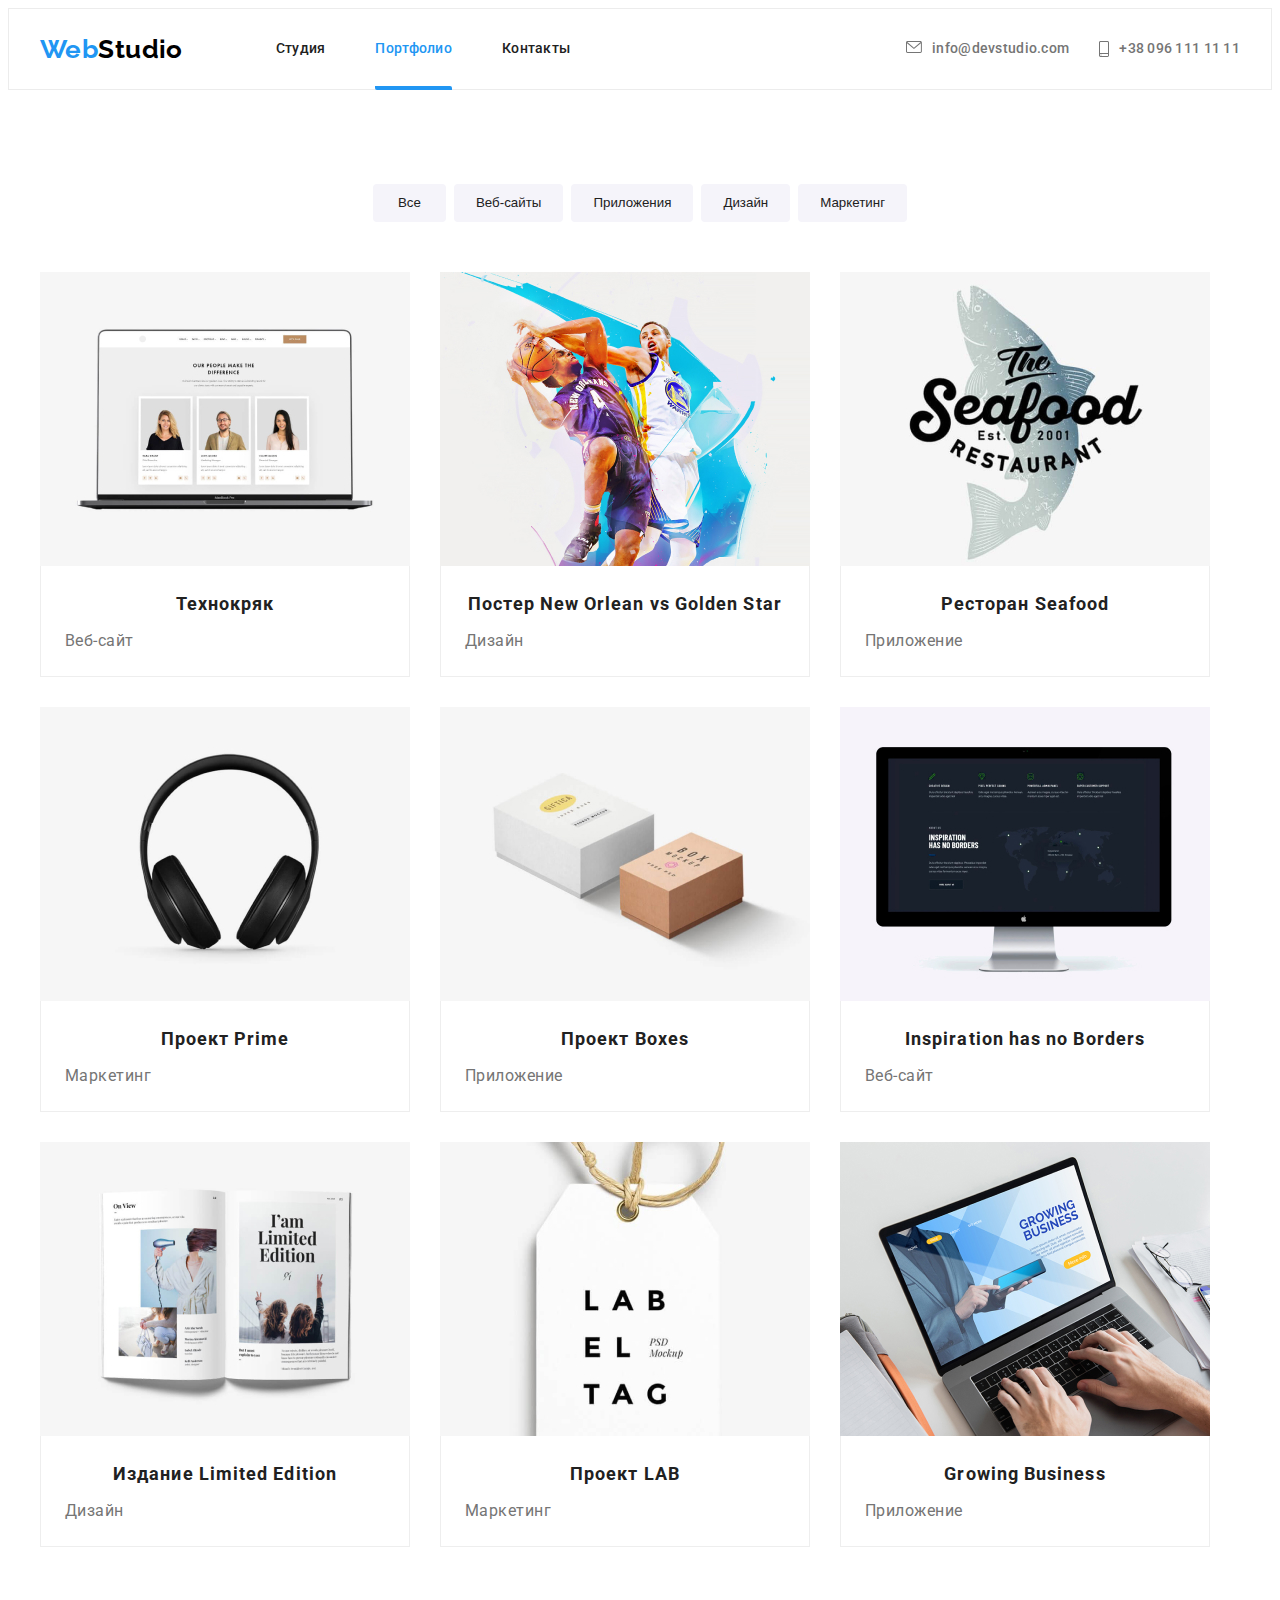
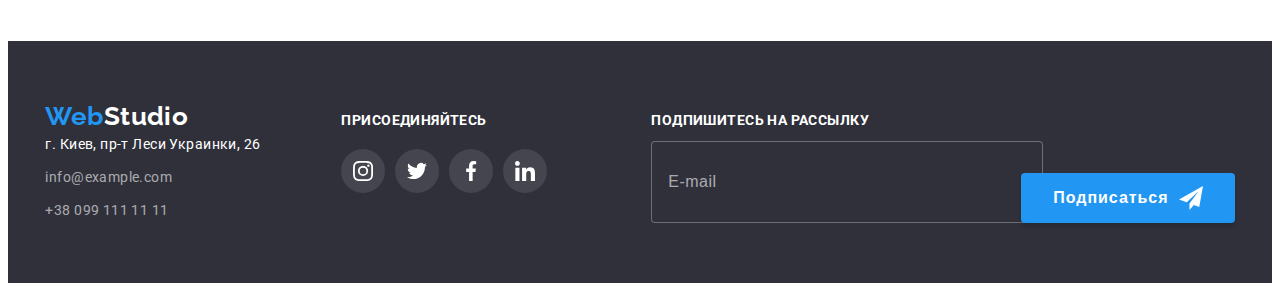
==== commit 3f48a29b: "corrections" ====
--- a/portfolio.html
+++ b/portfolio.html
@@ -382,8 +382,8 @@
                         </li>
                     </ul>
                 </div>
-                <form action="" class="footer-form">
-                    <label class="footer-form__submit-email">Подпишитесь на рассылку
+                <form action="#" class="footer-form">
+                    <label class="footer-form__title">Подпишитесь на рассылку
                         <input type="email" name="email" class="footer-form__email" placeholder="E-mail">
                     </label>
                     <button type="submit" class="footer-form__button-submit button-submit">Подписаться
--- a/css/main.min.css
+++ b/css/main.min.css
@@ -1,2 +1,2 @@
-:root{--primary-text-color: #757575;--title-text-color: #212121;--accent-color: #2196f3;--primary-white-color: #fff;--title-bgc: #2f303a;--secondary-bgc: #f5f4fa;--box-shadow: 0px 4px 4px rgba(0, 0, 0, 0.15);--contract-color: rgba(255, 255, 255, 0.6);--animation-timing-function: cubic-bezier(0.4, 0, 0.2, 1)}body{background:var(--primary-white-color);color:var(--primary-text-color);font-family:'Roboto', sans-serif;font-size:14px;line-height:1.7;letter-spacing:0.03em}img{display:block;max-width:100%;height:auto}h1,h2,h3,p{margin:0}ul{margin:0;padding:0;list-style:none}.section{padding:60px 0}@media screen and (min-width: 1200px){.section{padding:94px 0}}.container{margin-left:auto;margin-right:auto;padding-left:15px;padding-right:15px}@media screen and (min-width: 480px){.container{width:480px}}@media screen and (min-width: 768px){.container{width:768px}}@media screen and (min-width: 1200px){.container{width:1200px}}.hero-box,.footer{background-color:var(--title-bgc)}.centered{text-align:center}.section__title{font-weight:700;font-size:36px;line-height:1.17;letter-spacing:0.03em;text-align:center;color:var(--title-text-color);margin-top:0}@media screen and (min-width: 1200px){.section__title{font-size:36px;line-height:1.17}}@media screen and (max-width: 1199px){.section__title{font-size:28px;line-height:1.18}}.visually-hidden{position:absolute;clip:rect(0 0 0 0);width:1px;height:1px;margin:-1px}.links{margin-bottom:50px}.header__logo,.footer__logo{font-family:'Raleway';font-weight:700;font-size:26px;line-height:1.19;text-decoration:none}.logo{color:#000000}.logo .logo__first-word{color:var(--accent-color)}@media screen and (min-width: 768px){.header__logo{margin-right:93px;display:-webkit-box;display:-webkit-flex;display:-ms-flexbox;display:flex;-webkit-box-align:center;-webkit-align-items:center;-ms-flex-align:center;align-items:center}}.footer__logo{color:var(--primary-white-color)}@media screen and (max-width: 767px){.footer__logo{margin-bottom:20px}}@media screen and (max-width: 767px){.header{position:relative}}@media screen and (min-width: 768px){.header{border:1px solid #ececec}}@media screen and (min-width: 768px){.container__header{display:-webkit-box;display:-webkit-flex;display:-ms-flexbox;display:flex}}@media screen and (max-width: 767px){.site-nav{display:-webkit-box;display:-webkit-flex;display:-ms-flexbox;display:flex;-webkit-box-align:center;-webkit-align-items:center;-ms-flex-align:center;align-items:center;-webkit-box-pack:justify;-webkit-justify-content:space-between;-ms-flex-pack:justify;justify-content:space-between;min-height:60px}}@media screen and (min-width: 768px){.site-nav{display:-webkit-box;display:-webkit-flex;display:-ms-flexbox;display:flex;-webkit-box-align:center;-webkit-align-items:center;-ms-flex-align:center;align-items:center}}.site-nav__button{display:none}@media screen and (max-width: 767px){.site-nav__button{display:-webkit-inline-box;display:-webkit-inline-flex;display:-ms-inline-flexbox;display:inline-flex;margin:0;padding:0;border:none;background-color:transparent}.site-nav__button .site-nav__icon-cross{display:none}.site-nav__button.is-open .site-nav__icon-cross{display:block}.site-nav__button.is-open .site-nav__icon-menu{display:none}}.menu{font-weight:500;letter-spacing:0.02em;z-index:1}@media screen and (max-width: 767px){.menu{display:none;position:absolute;top:100%;left:0;width:100%;background-color:var(--primary-white-color);padding:48px 40px;font-size:40px;line-height:1.18}.menu.is-open{display:block}}@media screen and (min-width: 768px){.menu{display:-webkit-box;display:-webkit-flex;display:-ms-flexbox;display:flex;-webkit-box-pack:justify;-webkit-justify-content:space-between;-ms-flex-pack:justify;justify-content:space-between;-webkit-box-flex:1;-webkit-flex-grow:1;-ms-flex-positive:1;flex-grow:1}}@media screen and (min-width: 768px){.nav-box{display:-webkit-box;display:-webkit-flex;display:-ms-flexbox;display:flex;-webkit-box-align:center;-webkit-align-items:center;-ms-flex-align:center;align-items:center;-webkit-align-content:center;-ms-flex-line-pack:center;align-content:center}}@media screen and (max-width: 767px){.nav-box__item:not(:last-child){margin-bottom:35px}.nav-box__item:last-child{margin-bottom:302px}}@media screen and (min-width: 768px){.nav-box__item{margin-left:auto}.nav-box__item:not(:last-child){margin-right:50px}}.nav-box__link{text-decoration:none;color:var(--title-text-color);position:relative;-webkit-transition:color 250ms var(--animation-timing-function);-o-transition:color 250ms var(--animation-timing-function);transition:color 250ms var(--animation-timing-function);padding-bottom:32px}.nav-box__link:hover,.nav-box__link:focus{color:var(--accent-color)}@media screen and (min-width: 768px){.nav-box__link{display:block;padding-top:32px;font-size:14px;line-height:1.14}.nav-box__link::after{content:'';position:absolute;left:0;bottom:0;display:block;width:100%;height:4px;-webkit-border-radius:0 2px;border-radius:0 2px;background-color:var(--accent-color);-webkit-transform:scale(0);-ms-transform:scale(0);transform:scale(0);-webkit-transition:-webkit-transform 250ms var(--animation-timing-function);transition:-webkit-transform 250ms var(--animation-timing-function);-o-transition:transform 250ms var(--animation-timing-function);transition:transform 250ms var(--animation-timing-function);transition:transform 250ms var(--animation-timing-function), -webkit-transform 250ms var(--animation-timing-function)}.nav-box__link:hover::after,.nav-box__link:focus::after{-webkit-transform:scale(1);-ms-transform:scale(1);transform:scale(1)}}.nav-box-link__active{color:var(--accent-color)}@media screen and (min-width: 768px){.nav-box-link__active::after{content:'';position:absolute;left:0;bottom:-1px;display:block;width:100%;height:4px;-webkit-border-radius:0 2px;border-radius:0 2px;background-color:var(--accent-color);-webkit-transform:scale(1);-ms-transform:scale(1);transform:scale(1)}}.contacts-social{display:-webkit-box;display:-webkit-flex;display:-ms-flexbox;display:flex;-webkit-box-orient:vertical;-webkit-box-direction:normal;-webkit-flex-direction:column;-ms-flex-direction:column;flex-direction:column;-webkit-justify-content:space-around;-ms-flex-pack:distribute;justify-content:space-around}@media screen and (max-width: 767px){.contacts{display:-webkit-box;display:-webkit-flex;display:-ms-flexbox;display:flex;-webkit-flex-wrap:wrap;-ms-flex-wrap:wrap;flex-wrap:wrap}}@media screen and (min-width: 768px){.contacts{display:-webkit-box;display:-webkit-flex;display:-ms-flexbox;display:flex;-webkit-box-align:start;-webkit-align-items:flex-start;-ms-flex-align:start;align-items:flex-start;-webkit-align-content:center;-ms-flex-line-pack:center;align-content:center;margin-left:auto;-webkit-box-orient:vertical;-webkit-box-direction:reverse;-webkit-flex-direction:column-reverse;-ms-flex-direction:column-reverse;flex-direction:column-reverse;-webkit-justify-content:space-around;-ms-flex-pack:distribute;justify-content:space-around;height:80px}}@media screen and (min-width: 1200px){.contacts{display:-webkit-box;display:-webkit-flex;display:-ms-flexbox;display:flex;-webkit-box-align:center;-webkit-align-items:center;-ms-flex-align:center;align-items:center;-webkit-align-content:center;-ms-flex-line-pack:center;align-content:center;margin-left:auto;-webkit-box-orient:horizontal;-webkit-box-direction:reverse;-webkit-flex-direction:row-reverse;-ms-flex-direction:row-reverse;flex-direction:row-reverse;-webkit-box-pack:center;-webkit-justify-content:center;-ms-flex-pack:center;justify-content:center}}.contact-item{display:-webkit-box;display:-webkit-flex;display:-ms-flexbox;display:flex;-webkit-box-align:center;-webkit-align-items:center;-ms-flex-align:center;align-items:center}@media screen and (max-width: 767px){.contact-item.tel{font-size:34px;line-height:1.18;color:var(--accent-color);margin-bottom:32px}}@media screen and (min-width: 768px){.contact-item{display:-webkit-box;display:-webkit-flex;display:-ms-flexbox;display:flex;-webkit-box-pack:center;-webkit-justify-content:center;-ms-flex-pack:center;justify-content:center}.contact-item.tel{margin-top:10px}}@media screen and (min-width: 1200px){.contact-item.mail{margin-right:30px}}@media screen and (min-width: 1200px){.contacts__item:last-child{margin-right:30px}}.contacts__link{font-size:24px;line-height:1.17;fill:var(--primary-text-color);text-decoration:none;color:var(--primary-text-color);-webkit-transition:color 250ms var(--animation-timing-function),fill 250ms var(--animation-timing-function);-o-transition:color 250ms var(--animation-timing-function),fill 250ms var(--animation-timing-function);transition:color 250ms var(--animation-timing-function),fill 250ms var(--animation-timing-function)}.contacts__link:hover,.contacts__link:focus{color:var(--accent-color)}@media screen and (min-width: 768px){.contacts__link{display:-webkit-box;display:-webkit-flex;display:-ms-flexbox;display:flex;-webkit-box-pack:center;-webkit-justify-content:center;-ms-flex-pack:center;justify-content:center;font-size:12px;line-height:1.17;color:var(--primary-text-color);font-size:14px;line-height:1.14}}.contacts__icon{display:none}@media screen and (min-width: 768px){.contacts__icon{display:block;fill:currentColor;margin-right:10px}.contacts__link:hover .contacts__icon,.contacts__link:focus .contacts__icon{fill:var(--accent-color)}}.social-link{display:none;font-size:18px;line-height:1.22;fill:var(--accent-color);color:var(--accent-color);margin-top:64px}@media screen and (max-width: 767px){.social-link{display:-webkit-box;display:-webkit-flex;display:-ms-flexbox;display:flex}}.social-link__item{padding-left:10px}.social-link__item:not(:last-child){border-right:1px solid rgba(33,33,33,0.2);padding-right:10px}.social-link__link{text-decoration:none;font-size:18px;line-height:1.22;color:var(--accent-color)}.backdrop{position:fixed;top:0;left:0;width:100%;height:100%;background-color:rgba(0,0,0,0.2);cursor:pointer;opacity:1;-webkit-transition:opacity 250ms var(--animation-timing-function),visibility 250ms var(--animation-timing-function);-o-transition:opacity 250ms var(--animation-timing-function),visibility 250ms var(--animation-timing-function);transition:opacity 250ms var(--animation-timing-function),visibility 250ms var(--animation-timing-function);overflow-y:scroll;padding:15}.backdrop.is-hidden{opacity:0;pointer-events:none}.backdrop.is-hidden .modal{-webkit-transform:translate(-50%, -50%) scale(1.1);-ms-transform:translate(-50%, -50%) scale(1.1);transform:translate(-50%, -50%) scale(1.1)}.modal{position:relative;-webkit-transition:-webkit-transform 250ms var(--animation-timing-function);transition:-webkit-transform 250ms var(--animation-timing-function);-o-transition:transform 250ms var(--animation-timing-function);transition:transform 250ms var(--animation-timing-function);transition:transform 250ms var(--animation-timing-function), -webkit-transform 250ms var(--animation-timing-function);padding:40px;background-color:var(--primary-white-color);-webkit-box-shadow:0px 1px 3px rgba(0,0,0,0.12),0px 1px 1px rgba(0,0,0,0.14),0px 2px 1px rgba(0,0,0,0.2);box-shadow:0px 1px 3px rgba(0,0,0,0.12),0px 1px 1px rgba(0,0,0,0.14),0px 2px 1px rgba(0,0,0,0.2);-webkit-border-radius:4px;border-radius:4px}@media screen and (min-width: 530px){.modal{max-width:460px;width:100%;position:absolute;top:50%;left:50%;-webkit-transform:translate(-50%, -50%) scale(1);-ms-transform:translate(-50%, -50%) scale(1);transform:translate(-50%, -50%) scale(1)}}@media screen and (min-width: 1200px){.modal{min-height:581px;max-width:528px}}.modal .modal-close{height:30px;width:30px;-webkit-border-radius:50%;border-radius:50%;background:var(--primary-white-color);border:1px solid rgba(0,0,0,0.1);cursor:pointer;-webkit-transition:fill 250ms var(--animation-timing-function);-o-transition:fill 250ms var(--animation-timing-function);transition:fill 250ms var(--animation-timing-function)}.modal .modal-close:hover{fill:var(--accent-color)}.modal .modal-close.modal__close{position:absolute;top:8px;right:8px}.modal .modal__cross{color:#000000;-webkit-box-align:center;-webkit-align-items:center;-ms-flex-align:center;align-items:center;-webkit-box-pack:center;-webkit-justify-content:center;-ms-flex-pack:center;justify-content:center;-webkit-transition:color 250ms var(--animation-timing-function);-o-transition:color 250ms var(--animation-timing-function);transition:color 250ms var(--animation-timing-function)}.modal .modal__header{font-weight:700;font-size:20px;line-height:1.15;text-align:center;letter-spacing:0.03em;color:var(--title-text-color);margin-bottom:12px}.modal .modal__form{margin-top:12px}.modal .modal-form__input-box{display:block;position:relative;font-size:12px;line-height:1.16;letter-spacing:0.01em;color:var(--primary-text-color);margin-bottom:10px}.modal-form__input,.form-message{width:100%;height:40px;border:1px solid rgba(33,33,33,0.2);-webkit-box-sizing:border-box;box-sizing:border-box;-webkit-border-radius:4px;border-radius:4px;margin-top:4px;padding:0 10px 0 35px}.modal-form__input:focus,.form-message:focus{outline:none;border:1px solid var(--accent-color)}.modal-form__input:focus ~ .modal-form__icon{fill:var(--accent-color)}.modal-form__icon{display:block;position:absolute;top:50%;left:10px;width:18px;height:18px;color:var(--title-text-color);-webkit-transition:border 250ms var(--animation-timing-function),fill 250ms var(--animation-timing-function);-o-transition:border 250ms var(--animation-timing-function),fill 250ms var(--animation-timing-function);transition:border 250ms var(--animation-timing-function),fill 250ms var(--animation-timing-function)}.form-message{display:block;font-family:inherit;resize:none;height:120px;padding:12px 16px}.form-message::-webkit-input-placeholder{color:rgba(117,117,117,0.5)}.form-message:-ms-input-placeholder{color:rgba(117,117,117,0.5)}.form-message::-ms-input-placeholder{color:rgba(117,117,117,0.5)}.form-message::placeholder{color:rgba(117,117,117,0.5)}.policy-box{display:-webkit-box;display:-webkit-flex;display:-ms-flexbox;display:flex;-webkit-box-align:center;-webkit-align-items:center;-ms-flex-align:center;align-items:center;-webkit-box-pack:center;-webkit-justify-content:center;-ms-flex-pack:center;justify-content:center;width:100%;font-size:14px;line-height:1.71;letter-spacing:0.03em;color:var(--primary-text-color);margin-bottom:30px}.policy-box__checkbox{position:absolute;width:1px;height:1px;margin:-1px;border:0px;padding:0px;clip:rect(0 0 0 0);overflow:hidden}.policy-box__icon-check{width:16px;height:16px;border:2px solid var(--title-text-color);-webkit-border-radius:2px;border-radius:2px;margin-right:10px;background-color:var(--primary-white-color)}.policy-box__checkbox:checked+.policy-box__icon-check{background-color:var(--accent-color);-webkit-background-origin:border-box;background-origin:border-box;border-color:var(--accent-color)}.policy-box a{color:var(--accent-color);text-decoration:underline}.policy-box__button-submit{display:block;margin:0 auto;-webkit-border-radius:4px;border-radius:4px;border:none;height:50px;min-width:200px;text-align:center;color:var(--primary-white-color);background-color:var(--accent-color);cursor:pointer;font-weight:700;font-size:16px;line-height:1.88;text-decoration:none;letter-spacing:0.06em;-webkit-transition:background-color 250ms var(--animation-timing-function),-webkit-box-shadow 250ms var(--animation-timing-function);transition:background-color 250ms var(--animation-timing-function),-webkit-box-shadow 250ms var(--animation-timing-function);-o-transition:background-color 250ms var(--animation-timing-function),box-shadow 250ms var(--animation-timing-function);transition:background-color 250ms var(--animation-timing-function),box-shadow 250ms var(--animation-timing-function);transition:background-color 250ms var(--animation-timing-function),box-shadow 250ms var(--animation-timing-function),-webkit-box-shadow 250ms var(--animation-timing-function)}.policy-box__button-submit:hover,.policy-box__button-submit:focus{cursor:pointer;background-color:#1b71b8;-webkit-box-shadow:var(--box-shadow);box-shadow:var(--box-shadow)}.hero-box{text-align:center}@media screen and (min-width: 360px){.hero-box{padding:118px 60px}}@media screen and (min-width: 768px){.hero-box{padding:118px 204px}}@media screen and (min-width: 1200px){.hero-box{padding-top:200px;padding-bottom:200px}}@media screen and (max-width: 767px){.hero__container{width:100%}}.hero-box__title{margin-bottom:30px;color:var(--primary-white-color);font-weight:900;letter-spacing:0.06em}@media screen and (max-width: 1199px){.hero-box__title{font-size:26px;line-height:1.62;text-align:center}}@media screen and (min-width: 1200px){.hero-box__title{font-size:44px;line-height:1.36}}.overlay{margin-left:auto;margin-right:auto;background-image:-webkit-gradient(linear, left top, right top, from(rgba(47,48,58,0.4)), to(rgba(47,48,58,0.4))),url(../images/hero-box.jpg);background-image:-webkit-linear-gradient(left, rgba(47,48,58,0.4), rgba(47,48,58,0.4)),url(../images/hero-box.jpg);background-image:-o-linear-gradient(left, rgba(47,48,58,0.4), rgba(47,48,58,0.4)),url(../images/hero-box.jpg);background-image:linear-gradient(to right, rgba(47,48,58,0.4), rgba(47,48,58,0.4)),url(../images/hero-box.jpg);background-repeat:no-repeat;background-position:center;-webkit-background-size:cover;background-size:cover}@media screen and (min-width: 1200px){.overlay{background-image:-webkit-gradient(linear, left top, right top, from(rgba(47,48,58,0.4)), to(rgba(47,48,58,0.4))),url(../images/header/Img_pc@1x.jpg);background-image:-webkit-linear-gradient(left, rgba(47,48,58,0.4), rgba(47,48,58,0.4)),url(../images/header/Img_pc@1x.jpg);background-image:-o-linear-gradient(left, rgba(47,48,58,0.4), rgba(47,48,58,0.4)),url(../images/header/Img_pc@1x.jpg);background-image:linear-gradient(to right, rgba(47,48,58,0.4), rgba(47,48,58,0.4)),url(../images/header/Img_pc@1x.jpg);height:600px;max-width:1600px}}@media screen and (min-width: 1200px) and (min-device-pixel-ratio: 2), screen and (min-width: 1200px) and (-webkit-min-device-pixel-ratio: 2), screen and (min-width: 1200px) and (-o-min-device-pixel-ratio: 2/1), screen and (min-width: 1200px) and (min-resolution: 192dpi), screen and (min-width: 1200px) and (min-resolution: 2dppx){.overlay{background-image:-webkit-gradient(linear, left top, right top, from(rgba(47,48,58,0.4)), to(rgba(47,48,58,0.4))),url(../images/header/Img_pc@2x.jpg);background-image:-webkit-linear-gradient(left, rgba(47,48,58,0.4), rgba(47,48,58,0.4)),url(../images/header/Img_pc@2x.jpg);background-image:-o-linear-gradient(left, rgba(47,48,58,0.4), rgba(47,48,58,0.4)),url(../images/header/Img_pc@2x.jpg);background-image:linear-gradient(to right, rgba(47,48,58,0.4), rgba(47,48,58,0.4)),url(../images/header/Img_pc@2x.jpg)}}@media screen and (min-width: 768px){.overlay{background-image:-webkit-gradient(linear, left top, right top, from(rgba(47,48,58,0.4)), to(rgba(47,48,58,0.4))),url(../images/header/Header_img_tab@1x.jpg);background-image:-webkit-linear-gradient(left, rgba(47,48,58,0.4), rgba(47,48,58,0.4)),url(../images/header/Header_img_tab@1x.jpg);background-image:-o-linear-gradient(left, rgba(47,48,58,0.4), rgba(47,48,58,0.4)),url(../images/header/Header_img_tab@1x.jpg);background-image:linear-gradient(to right, rgba(47,48,58,0.4), rgba(47,48,58,0.4)),url(../images/header/Header_img_tab@1x.jpg)}}@media screen and (min-width: 768px) and (min-device-pixel-ratio: 2), screen and (min-width: 768px) and (-webkit-min-device-pixel-ratio: 2), screen and (min-width: 768px) and (-o-min-device-pixel-ratio: 2/1), screen and (min-width: 768px) and (min-resolution: 192dpi), screen and (min-width: 768px) and (min-resolution: 2dppx){.overlay{background-image:-webkit-gradient(linear, left top, right top, from(rgba(47,48,58,0.4)), to(rgba(47,48,58,0.4))),url(../images/header/Header_img_tab@2x.jpg);background-image:-webkit-linear-gradient(left, rgba(47,48,58,0.4), rgba(47,48,58,0.4)),url(../images/header/Header_img_tab@2x.jpg);background-image:-o-linear-gradient(left, rgba(47,48,58,0.4), rgba(47,48,58,0.4)),url(../images/header/Header_img_tab@2x.jpg);background-image:linear-gradient(to right, rgba(47,48,58,0.4), rgba(47,48,58,0.4)),url(../images/header/Header_img_tab@2x.jpg)}}@media screen and (min-width: 320px){.overlay{background-image:-webkit-gradient(linear, left top, right top, from(rgba(47,48,58,0.4)), to(rgba(47,48,58,0.4))),url(../images/header/Header_img_tel@1x.jpg);background-image:-webkit-linear-gradient(left, rgba(47,48,58,0.4), rgba(47,48,58,0.4)),url(../images/header/Header_img_tel@1x.jpg);background-image:-o-linear-gradient(left, rgba(47,48,58,0.4), rgba(47,48,58,0.4)),url(../images/header/Header_img_tel@1x.jpg);background-image:linear-gradient(to right, rgba(47,48,58,0.4), rgba(47,48,58,0.4)),url(../images/header/Header_img_tel@1x.jpg)}}@media screen and (min-width: 320px) and (min-device-pixel-ratio: 2), screen and (min-width: 320px) and (-webkit-min-device-pixel-ratio: 2), screen and (min-width: 320px) and (-o-min-device-pixel-ratio: 2/1), screen and (min-width: 320px) and (min-resolution: 192dpi), screen and (min-width: 320px) and (min-resolution: 2dppx){.overlay{background-image:-webkit-gradient(linear, left top, right top, from(rgba(47,48,58,0.4)), to(rgba(47,48,58,0.4))),url(../images/header/Header_img_tel@2x.jpg);background-image:-webkit-linear-gradient(left, rgba(47,48,58,0.4), rgba(47,48,58,0.4)),url(../images/header/Header_img_tel@2x.jpg);background-image:-o-linear-gradient(left, rgba(47,48,58,0.4), rgba(47,48,58,0.4)),url(../images/header/Header_img_tel@2x.jpg);background-image:linear-gradient(to right, rgba(47,48,58,0.4), rgba(47,48,58,0.4)),url(../images/header/Header_img_tel@2x.jpg)}}.hero-box__button{display:inline-block;border:transparent;-webkit-box-shadow:var(--box-shadow);box-shadow:var(--box-shadow);-webkit-border-radius:4px;border-radius:4px;padding:10px 32px;min-width:200px;text-align:center;color:var(--primary-white-color);background-color:var(--accent-color);cursor:pointer;font-weight:700;font-size:16px;line-height:1.88;text-decoration:none;letter-spacing:0.06em;-webkit-transition:background-color 250ms var(--animation-timing-function);-o-transition:background-color 250ms var(--animation-timing-function);transition:background-color 250ms var(--animation-timing-function)}@media screen and (min-width: 768px){.benefits-list{display:-webkit-box;display:-webkit-flex;display:-ms-flexbox;display:flex;-webkit-flex-wrap:wrap;-ms-flex-wrap:wrap;flex-wrap:wrap;margin:-15px}}@media screen and (min-width: 1200px){.benefits-list{margin:-15px}}@media screen and (max-width: 767px){.benefits-list__item:not(:last-child){margin-bottom:30px}}@media screen and (min-width: 768px){.benefits-list__item{width:-webkit-calc((100% - 4 * 15px) / 2);width:calc((100% - 4 * 15px) / 2);margin:15px}}@media screen and (min-width: 1200px){.benefits-list__item{width:-webkit-calc((100% - 8 * 15px) / 4);width:calc((100% - 8 * 15px) / 4);margin:15px}}.benefits-list__box{display:-webkit-box;display:-webkit-flex;display:-ms-flexbox;display:flex;-webkit-box-pack:center;-webkit-justify-content:center;-ms-flex-pack:center;justify-content:center;margin-bottom:30px;height:120px;background-color:var(--secondary-bgc);-webkit-border-radius:4px;border-radius:4px;fill:var(--title-text-color)}.benefits-list__icon{display:-webkit-box;display:-webkit-flex;display:-ms-flexbox;display:flex;width:70px;fill:var(--title-text-color);-webkit-background-size:contain;background-size:contain;background-repeat:no-repeat}.benefits-list__title{margin-bottom:10px;font-weight:700;font-size:14px;line-height:1.14;letter-spacing:0.03em;color:var(--title-text-color);text-transform:uppercase}@media screen and (max-width: 767px){.benefits-list__title{display:-webkit-box;display:-webkit-flex;display:-ms-flexbox;display:flex;-webkit-box-pack:center;-webkit-justify-content:center;-ms-flex-pack:center;justify-content:center}}.benefits-list__text{font-weight:400;font-size:14px;line-height:1.71;margin-top:0;margin-bottom:0;padding-top:0;letter-spacing:0.03em;color:var(--primary-text-color)}.work__title{margin-bottom:50px}.works{padding-top:0}.section__no-padding-top{display:block;margin-bottom:50px;padding-top:0;padding-bottom:0}@media screen and (max-width: 1199px){.section__no-padding-top{display:none}}.works-list{display:-webkit-box;display:-webkit-flex;display:-ms-flexbox;display:flex;-webkit-flex-wrap:wrap;-ms-flex-wrap:wrap;flex-wrap:wrap}.works-list__item{position:relative}.works-list__item+.works-list__item{margin-left:30px}.works-list__img{-webkit-background-size:cover;background-size:cover}.works-list__text{display:-webkit-box;display:-webkit-flex;display:-ms-flexbox;display:flex;-webkit-box-pack:center;-webkit-justify-content:center;-ms-flex-pack:center;justify-content:center;-webkit-box-align:center;-webkit-align-items:center;-ms-flex-align:center;align-items:center;position:absolute;bottom:0;left:0;height:70px;width:100%;background:rgba(47,48,58,0.8);font-weight:700;font-size:14px;line-height:1.14;letter-spacing:0.03em;color:var(--primary-white-color);text-transform:uppercase}.team{background:var(--secondary-bgc)}.section-team{margin-bottom:30px}@media screen and (min-width: 1200px){.section-team{margin-bottom:50px}}.title-team{letter-spacing:0.03em;text-align:center;color:var(--title-text-color)}@media screen and (min-width: 768px){.team-list{display:-webkit-box;display:-webkit-flex;display:-ms-flexbox;display:flex;-webkit-flex-wrap:wrap;-ms-flex-wrap:wrap;flex-wrap:wrap;margin:-15px}}.team-list__item{background-color:var(--primary-white-color)}@media screen and (max-width: 1199px){.team-list__item:not(:last-child){margin-bottom:30px}}@media screen and (min-width: 768px){.team-list__item{width:-webkit-calc((100% - 4 * 15px) / 2);width:calc((100% - 4 * 15px) / 2)}.team-list__item+.team-list__item{margin-left:30px}}@media screen and (min-width: 1200px){.team-list__item{width:-webkit-calc((100% - 8 * 15px) / 4);width:calc((100% - 8 * 15px) / 4)}}.team-list_img{-webkit-background-size:cover;background-size:cover;background-position:center}.team-list__box{padding-top:30px;padding-bottom:30px;-webkit-border-radius:0px 0px 4px 4px;border-radius:0px 0px 4px 4px;-webkit-box-shadow:0px 1px 3px rgba(0,0,0,0.12),0px 1px 1px rgba(0,0,0,0.14),0px 2px 1px rgba(0,0,0,0.2);box-shadow:0px 1px 3px rgba(0,0,0,0.12),0px 1px 1px rgba(0,0,0,0.14),0px 2px 1px rgba(0,0,0,0.2)}.team-list__title,.team-list__text{font-weight:500;font-size:16px;line-height:1.19;margin-bottom:16px}.team-list__title{margin-bottom:10px}@media screen and (max-width: 767px){.team-list__title{display:-webkit-box;display:-webkit-flex;display:-ms-flexbox;display:flex;-webkit-box-pack:center;-webkit-justify-content:center;-ms-flex-pack:center;justify-content:center}}.team-list__text{font-weight:400;margin-top:0;padding-top:0;letter-spacing:0.03em;color:var(--primary-text-color)}.social{display:-webkit-box;display:-webkit-flex;display:-ms-flexbox;display:flex;-webkit-flex-wrap:wrap;-ms-flex-wrap:wrap;flex-wrap:wrap;-webkit-box-align:center;-webkit-align-items:center;-ms-flex-align:center;align-items:center;-webkit-box-pack:center;-webkit-justify-content:center;-ms-flex-pack:center;justify-content:center}.social__item:not(:last-child){margin-right:10px}.social__link{display:-webkit-box;display:-webkit-flex;display:-ms-flexbox;display:flex;-webkit-box-align:center;-webkit-align-items:center;-ms-flex-align:center;align-items:center;-webkit-box-pack:center;-webkit-justify-content:center;-ms-flex-pack:center;justify-content:center;width:44px;height:44px;-webkit-border-radius:50%;border-radius:50%;color:#afb1b8;-webkit-transition:color 250ms var(--animation-timing-function),background-color 250ms var(--animation-timing-function);-o-transition:color 250ms var(--animation-timing-function),background-color 250ms var(--animation-timing-function);transition:color 250ms var(--animation-timing-function),background-color 250ms var(--animation-timing-function)}.social__link:hover,.social__link:focus{color:var(--primary-white-color);background-color:var(--accent-color)}.social__icon{display:-webkit-box;display:-webkit-flex;display:-ms-flexbox;display:flex;fill:currentColor;width:20px;height:20px}.clients__section{margin-bottom:30px}@media screen and (min-width: 1200px){.clients__section{margin-bottom:50px}}.clients-list{display:-webkit-box;display:-webkit-flex;display:-ms-flexbox;display:flex;-webkit-flex-wrap:wrap;-ms-flex-wrap:wrap;flex-wrap:wrap;margin:-15px}@media screen and (min-width: 768px){.clients-list{margin:-15px}}.clients-list__item{display:-webkit-box;display:-webkit-flex;display:-ms-flexbox;display:flex;-webkit-box-pack:center;-webkit-justify-content:center;-ms-flex-pack:center;justify-content:center;-webkit-box-align:center;-webkit-align-items:center;-ms-flex-align:center;align-items:center;width:-webkit-calc((100% - 4 * 15px) / 2);width:calc((100% - 4 * 15px) / 2);margin:15px}@media screen and (max-width: 767px){.clients-list__item:not(:last-child){margin-bottom:30px}}@media screen and (min-width: 768px){.clients-list__item{width:-webkit-calc((100% - 6 * 15px) / 3);width:calc((100% - 6 * 15px) / 3);margin:15px}}@media screen and (min-width: 1200px){.clients-list__item{width:170px;margin:15px}}.clients-list__link{display:-webkit-box;display:-webkit-flex;display:-ms-flexbox;display:flex;-webkit-box-pack:center;-webkit-justify-content:center;-ms-flex-pack:center;justify-content:center;-webkit-box-align:center;-webkit-align-items:center;-ms-flex-align:center;align-items:center;width:100%;height:92px;border:1px solid #afb1b8;border-color:#afb1b8;-webkit-box-sizing:border-box;box-sizing:border-box;-webkit-border-radius:4px;border-radius:4px;color:#afb1b8;-webkit-transition:color 250ms var(--animation-timing-function),border-color 250ms var(--animation-timing-function);-o-transition:color 250ms var(--animation-timing-function),border-color 250ms var(--animation-timing-function);transition:color 250ms var(--animation-timing-function),border-color 250ms var(--animation-timing-function)}.clients-list__link:hover,.clients-list__link:focus{color:var(--accent-color);border-color:var(--accent-color)}@media screen and (min-width: 1200px){.clients-list__link{width:170px}}.clients-list__icon{fill:currentColor}.footer{padding:60px 0}.footer__container{text-align:center}@media (min-width: 768px) and (max-width: 1199px){.footer__container{display:-webkit-box;display:-webkit-flex;display:-ms-flexbox;display:flex;-webkit-flex-wrap:wrap;-ms-flex-wrap:wrap;flex-wrap:wrap;-webkit-justify-content:space-around;-ms-flex-pack:distribute;justify-content:space-around}}@media screen and (min-width: 1200px){.footer__container{display:-webkit-box;display:-webkit-flex;display:-ms-flexbox;display:flex;-webkit-box-flex:1;-webkit-flex-grow:1;-ms-flex-positive:1;flex-grow:1;-webkit-box-align:baseline;-webkit-align-items:baseline;-ms-flex-align:baseline;align-items:baseline;text-align:left}}@media screen and (max-width: 1199px){.footer-box{text-align:center}}@media screen and (min-width: 768px){.footer-box__item:not(:last-child){margin-bottom:9px}}@media screen and (max-width: 1199px){.footer-box__item:not(:last-child){margin-bottom:8px}}@media screen and (max-width: 1199px){.footer-box__item:last-child{margin-bottom:60px}}.footer-box__address,.footer-box__contact{font-size:14px;line-height:1.71;letter-spacing:0.03em;font-style:normal;text-decoration:none;-webkit-text-decoration-style:none;text-decoration-style:none}.footer-box__address{color:var(--primary-white-color)}.footer-box__contact{color:var(--contract-color)}@media screen and (min-width: 1200px){.footer-box{margin-right:70px}}.footer-submit-box__title{font-family:Roboto;font-weight:700;font-size:14px;line-height:1.14;letter-spacing:0.03em;text-transform:uppercase;color:var(--primary-white-color);margin-bottom:20px}.footer-submit-box__list{display:-webkit-box;display:-webkit-flex;display:-ms-flexbox;display:flex;-webkit-flex-wrap:wrap;-ms-flex-wrap:wrap;flex-wrap:wrap;-webkit-box-align:center;-webkit-align-items:center;-ms-flex-align:center;align-items:center;-webkit-box-pack:center;-webkit-justify-content:center;-ms-flex-pack:center;justify-content:center}@media screen and (min-width: 768px){.footer-submit-box__list{-webkit-box-pack:center;-webkit-justify-content:center;-ms-flex-pack:center;justify-content:center}}@media screen and (min-width: 1200px){.footer-submit-box__list{margin-right:93px}}.footer-submit-box__item:not(:last-child){margin-right:10px}.footer-submit-box__link{display:-webkit-box;display:-webkit-flex;display:-ms-flexbox;display:flex;-webkit-box-align:center;-webkit-align-items:center;-ms-flex-align:center;align-items:center;-webkit-box-pack:center;-webkit-justify-content:center;-ms-flex-pack:center;justify-content:center;width:44px;height:44px;-webkit-border-radius:50%;border-radius:50%;background:rgba(255,255,255,0.1);color:var(--primary-white-color);-webkit-transition:background-color 250ms var(--animation-timing-function);-o-transition:background-color 250ms var(--animation-timing-function);transition:background-color 250ms var(--animation-timing-function)}.footer-submit-box__link:hover,.footer-submit-box__link:focus{cursor:pointer;background-color:var(--accent-color)}.footer-submit-box__icon{display:-webkit-box;display:-webkit-flex;display:-ms-flexbox;display:flex;fill:currentColor;width:20px;height:20px}@media screen and (min-width: 360px){.footer-form{margin-top:60px}}@media screen and (max-width: 767px){.footer-form{-webkit-box-align:center;-webkit-align-items:center;-ms-flex-align:center;align-items:center;text-align:center;-webkit-align-content:center;-ms-flex-line-pack:center;align-content:center}}@media screen and (min-width: 768px){.footer-form{display:-webkit-box;display:-webkit-flex;display:-ms-flexbox;display:flex;-webkit-box-align:end;-webkit-align-items:flex-end;-ms-flex-align:end;align-items:flex-end;-webkit-flex-wrap:wrap;-ms-flex-wrap:wrap;flex-wrap:wrap}}@media screen and (max-width: 1199px){.footer-form{-webkit-box-orient:vertical;-webkit-box-direction:normal;-webkit-flex-direction:column;-ms-flex-direction:column;flex-direction:column}}.footer-form__title{display:block;font-weight:700;font-size:14px;line-height:1.14;letter-spacing:0.03em;text-transform:uppercase;color:var(--primary-white-color);-webkit-box-pack:center;-webkit-justify-content:center;-ms-flex-pack:center;justify-content:center;-webkit-box-align:center;-webkit-align-items:center;-ms-flex-align:center;align-items:center}@media screen and (max-width: 767px){.footer-form__title{display:-webkit-box;display:-webkit-flex;display:-ms-flexbox;display:flex}}@media screen and (max-width: 1199px){.footer-form__title{text-align:center;-webkit-flex-wrap:wrap;-ms-flex-wrap:wrap;flex-wrap:wrap}}@media screen and (min-width: 1200px){.footer-form__title{width:358px}}.footer-form__email{padding:15px 16px;width:100%;height:50px;border:1px solid rgba(255,255,255,0.3);-webkit-box-shadow:drop-shadow(0px 4px 4px rgba(0,0,0,0.15));box-shadow:drop-shadow(0px 4px 4px rgba(0,0,0,0.15));-webkit-border-radius:4px;border-radius:4px;background:var(--title-bgc)}@media screen and (min-width: 768px){.footer-form__email{-webkit-box-align:end;-webkit-align-items:flex-end;-ms-flex-align:end;align-items:flex-end;margin-top:12px}}@media screen and (max-width: 1199px){.footer-form__email{-webkit-box-pack:center;-webkit-justify-content:center;-ms-flex-pack:center;justify-content:center;margin-top:20px;margin-bottom:20px}}@media screen and (min-width: 1200px){.footer-form__email{width:358px}}.footer-form__email::-webkit-input-placeholder{font-size:16px;line-height:1.25;display:-webkit-box;display:-webkit-flex;display:flex;-webkit-box-align:center;-webkit-align-items:center;align-items:center;letter-spacing:0.03em;color:rgba(255,255,255,0.6)}.footer-form__email:-ms-input-placeholder{font-size:16px;line-height:1.25;display:-ms-flexbox;display:flex;-ms-flex-align:center;align-items:center;letter-spacing:0.03em;color:rgba(255,255,255,0.6)}.footer-form__email::-ms-input-placeholder{font-size:16px;line-height:1.25;display:-ms-flexbox;display:flex;-ms-flex-align:center;align-items:center;letter-spacing:0.03em;color:rgba(255,255,255,0.6)}.footer-form__email::placeholder{font-size:16px;line-height:1.25;display:-webkit-box;display:-webkit-flex;display:-ms-flexbox;display:flex;-webkit-box-align:center;-webkit-align-items:center;-ms-flex-align:center;align-items:center;letter-spacing:0.03em;color:rgba(255,255,255,0.6)}.footer-form__button-submit{min-width:200px;height:50px;margin-left:12px;-webkit-box-shadow:var(--box-shadow);box-shadow:var(--box-shadow);-webkit-border-radius:4px;border-radius:4px;border:transparent;padding:10px 32px;color:var(--primary-white-color);background-color:var(--accent-color);cursor:pointer;font-weight:700;font-size:16px;line-height:1.88;text-decoration:none;letter-spacing:0.06em}@media screen and (max-width: 1199px){.footer-form__button-submit{margin-left:auto;margin-right:auto}}.button-submit{display:-webkit-box;display:-webkit-flex;display:-ms-flexbox;display:flex;-webkit-box-align:center;-webkit-align-items:center;-ms-flex-align:center;align-items:center;-webkit-box-pack:center;-webkit-justify-content:center;-ms-flex-pack:center;justify-content:center;text-align:center;-webkit-transition:background-color 250ms var(--animation-timing-function);-o-transition:background-color 250ms var(--animation-timing-function);transition:background-color 250ms var(--animation-timing-function)}.footer-form__icon-send{width:24px;height:24px;margin-left:10px;fill:var(--primary-white-color);-webkit-background-origin:border-box;background-origin:border-box}.filter{font-size:16px;line-height:1.63;letter-spacing:0.03em;display:-webkit-box;display:-webkit-flex;display:-ms-flexbox;display:flex;cursor:pointer;-webkit-flex-wrap:wrap;-ms-flex-wrap:wrap;flex-wrap:wrap}@media screen and (max-width: 767px){.filter.links{margin-bottom:40px}}@media screen and (min-width: 768px){.filter.links{margin-bottom:30px}}@media screen and (min-width: 1200px){.filter.links{margin-bottom:50px}}@media screen and (min-width: 768px){.filter{-webkit-box-pack:center;-webkit-justify-content:center;-ms-flex-pack:center;justify-content:center}}@media screen and (max-width: 767px){.filter__item{margin-bottom:15px}}.filter__item:not(:last-child){margin-right:8px}.filter__button{min-width:73px;padding:6px 22px;-webkit-border-radius:4px;border-radius:4px;font-weight:500;text-decoration:none;border:transparent;color:var(--title-text-color);background-color:var(--secondary-bgc);-webkit-transition:color 250ms var(--animation-timing-function),background-color 250ms var(--animation-timing-function),-webkit-box-shadow 250ms var(--animation-timing-function);transition:color 250ms var(--animation-timing-function),background-color 250ms var(--animation-timing-function),-webkit-box-shadow 250ms var(--animation-timing-function);-o-transition:color 250ms var(--animation-timing-function),background-color 250ms var(--animation-timing-function),box-shadow 250ms var(--animation-timing-function);transition:color 250ms var(--animation-timing-function),background-color 250ms var(--animation-timing-function),box-shadow 250ms var(--animation-timing-function);transition:color 250ms var(--animation-timing-function),background-color 250ms var(--animation-timing-function),box-shadow 250ms var(--animation-timing-function),-webkit-box-shadow 250ms var(--animation-timing-function)}.filter__button:hover,.filter__button:focus{cursor:pointer;color:var(--primary-white-color);background-color:var(--accent-color);-webkit-box-shadow:0px 3px 1px rgba(0,0,0,0.1),0px 1px 2px rgba(0,0,0,0.08),0px 2px 2px rgba(0,0,0,0.12);box-shadow:0px 3px 1px rgba(0,0,0,0.1),0px 1px 2px rgba(0,0,0,0.08),0px 2px 2px rgba(0,0,0,0.12)}.project-list{margin-top:50px}@media (min-width: 768px) and (max-width: 1199px){.project-list{margin:-15px}}@media screen and (min-width: 768px){.project-list{display:-webkit-box;display:-webkit-flex;display:-ms-flexbox;display:flex;-webkit-flex-wrap:wrap;-ms-flex-wrap:wrap;flex-wrap:wrap}}@media screen and (max-width: 768px){.project-list__item:not(:last-child){margin-right:0;margin-bottom:30px}}@media (min-width: 768px) and (max-width: 1199px){.project-list__item:not(:last-child){margin-bottom:30px}}@media (min-width: 768px) and (max-width: 1199px){.project-list__item{width:-webkit-calc((100% - 4 * 15px) / 2);width:calc((100% - 4 * 15px) / 2);margin:15px}}@media screen and (min-width: 1200px){.project-list__item{margin-right:30px}.project-list__item:nth-child(3n){margin-right:0}.project-list__item:not(:nth-last-child(-n+3)){margin-bottom:30px}}.project-list__link{display:block;text-decoration:none;-webkit-transition:-webkit-box-shadow 250ms var(--animation-timing-function);transition:-webkit-box-shadow 250ms var(--animation-timing-function);-o-transition:box-shadow 250ms var(--animation-timing-function);transition:box-shadow 250ms var(--animation-timing-function);transition:box-shadow 250ms var(--animation-timing-function), -webkit-box-shadow 250ms var(--animation-timing-function)}.project-list__link:hover,.project-list__link:focus{-webkit-box-shadow:0px 1px 1px rgba(0,0,0,0.12),0px 4px 4px rgba(0,0,0,0.06),1px 4px 6px rgba(0,0,0,0.16);box-shadow:0px 1px 1px rgba(0,0,0,0.12),0px 4px 4px rgba(0,0,0,0.06),1px 4px 6px rgba(0,0,0,0.16)}.project-list__description{overflow:hidden;position:relative}.project-list__description:hover,.project-list__description:focus{-webkit-transform:translateY(0);-ms-transform:translateY(0);transform:translateY(0)}.project-list__text{display:inline-block;position:absolute;content:'';top:0;left:0;width:100%;height:100%;padding:63px 24px;background-color:rgba(33,150,243,0.9);-webkit-transform:translateY(100%);-ms-transform:translateY(100%);transform:translateY(100%);-webkit-transition:-webkit-transform 250ms var(--animation-timing-function) 250ms;transition:-webkit-transform 250ms var(--animation-timing-function) 250ms;-o-transition:transform 250ms var(--animation-timing-function) 250ms;transition:transform 250ms var(--animation-timing-function) 250ms;transition:transform 250ms var(--animation-timing-function) 250ms, -webkit-transform 250ms var(--animation-timing-function) 250ms;font-size:18px;line-height:1.56;letter-spacing:0.03em;color:var(--primary-white-color)}.project-list__link:hover .project-list__text,.project-list__link:focus .project-list__text{-webkit-transform:translateY(0);-ms-transform:translateY(0);transform:translateY(0)}.project-box{padding-top:20px;padding-bottom:20px;padding-left:24px;padding-right:24px;border-left:1px solid #eeeeee;border-right:1px solid #eeeeee;border-bottom:1px solid #eeeeee}.project-box__title{margin-bottom:4px;font-weight:700;font-size:18px;line-height:2;letter-spacing:0.06em;color:var(--title-text-color)}@media (min-width: 768px) and (min-width: 1199px){.project-box__title{display:-webkit-box;display:-webkit-flex;display:-ms-flexbox;display:flex;-webkit-box-pack:center;-webkit-justify-content:center;-ms-flex-pack:center;justify-content:center}}.project-box__text{margin-top:0;margin-bottom:0;font-size:16px;line-height:1.88;letter-spacing:0.03em;color:var(--primary-text-color)}
+:root{--primary-text-color: #757575;--title-text-color: #212121;--accent-color: #2196f3;--primary-white-color: #fff;--title-bgc: #2f303a;--secondary-bgc: #f5f4fa;--box-shadow: 0px 4px 4px rgba(0, 0, 0, 0.15);--contract-color: rgba(255, 255, 255, 0.6);--animation-timing-function: cubic-bezier(0.4, 0, 0.2, 1)}body{background:var(--primary-white-color);color:var(--primary-text-color);font-family:'Roboto', sans-serif;font-size:14px;line-height:1.7;letter-spacing:0.03em}img{display:block;max-width:100%;height:auto}h1,h2,h3,p{margin:0}ul{margin:0;padding:0;list-style:none}.section{padding:60px 0}@media screen and (min-width: 1200px){.section{padding:94px 0}}.container{margin-left:auto;margin-right:auto;padding-left:15px;padding-right:15px}@media screen and (min-width: 480px){.container{width:480px}}@media screen and (min-width: 768px){.container{width:768px}}@media screen and (min-width: 1200px){.container{width:1200px}}.hero-box,.footer{background-color:var(--title-bgc)}.centered{text-align:center}.section__title{font-weight:700;font-size:36px;line-height:1.17;letter-spacing:0.03em;text-align:center;color:var(--title-text-color);margin-top:0}@media screen and (min-width: 1200px){.section__title{font-size:36px;line-height:1.17}}@media screen and (max-width: 1199px){.section__title{font-size:28px;line-height:1.18}}.visually-hidden{position:absolute;clip:rect(0 0 0 0);width:1px;height:1px;margin:-1px}.links{margin-bottom:50px}.header__logo,.footer__logo{font-family:'Raleway';font-weight:700;font-size:26px;line-height:1.19;text-decoration:none}.logo{color:#000000}.logo .logo__first-word{color:var(--accent-color)}@media screen and (min-width: 768px){.header__logo{margin-right:93px;display:-webkit-box;display:-webkit-flex;display:-ms-flexbox;display:flex;-webkit-box-align:center;-webkit-align-items:center;-ms-flex-align:center;align-items:center}}.footer__logo{color:var(--primary-white-color)}@media screen and (max-width: 767px){.footer__logo{margin-bottom:20px}}@media screen and (max-width: 767px){.header{position:relative}}@media screen and (min-width: 768px){.header{border:1px solid #ececec}}@media screen and (min-width: 768px){.container__header{display:-webkit-box;display:-webkit-flex;display:-ms-flexbox;display:flex}}@media screen and (max-width: 767px){.site-nav{display:-webkit-box;display:-webkit-flex;display:-ms-flexbox;display:flex;-webkit-box-align:center;-webkit-align-items:center;-ms-flex-align:center;align-items:center;-webkit-box-pack:justify;-webkit-justify-content:space-between;-ms-flex-pack:justify;justify-content:space-between;min-height:60px}}@media screen and (min-width: 768px){.site-nav{display:-webkit-box;display:-webkit-flex;display:-ms-flexbox;display:flex;-webkit-box-align:center;-webkit-align-items:center;-ms-flex-align:center;align-items:center}}.site-nav__button{display:none}@media screen and (max-width: 767px){.site-nav__button{display:-webkit-inline-box;display:-webkit-inline-flex;display:-ms-inline-flexbox;display:inline-flex;margin:0;padding:0;border:none;background-color:transparent}.site-nav__button .site-nav__icon-cross{display:none}.site-nav__button.is-open .site-nav__icon-cross{display:block}.site-nav__button.is-open .site-nav__icon-menu{display:none}}.menu{font-weight:500;letter-spacing:0.02em;z-index:1}@media screen and (max-width: 767px){.menu{display:none;position:fixed;width:100vw;height:100vh;left:0;top:0;background-color:var(--primary-white-color);padding:48px 40px;font-size:40px;line-height:1.18}.menu.is-open{display:block}}@media screen and (min-width: 768px){.menu{display:-webkit-box;display:-webkit-flex;display:-ms-flexbox;display:flex;-webkit-box-pack:justify;-webkit-justify-content:space-between;-ms-flex-pack:justify;justify-content:space-between;-webkit-box-flex:1;-webkit-flex-grow:1;-ms-flex-positive:1;flex-grow:1}}@media screen and (min-width: 768px){.nav-box{display:-webkit-box;display:-webkit-flex;display:-ms-flexbox;display:flex;-webkit-box-align:center;-webkit-align-items:center;-ms-flex-align:center;align-items:center;-webkit-align-content:center;-ms-flex-line-pack:center;align-content:center}}@media screen and (max-width: 767px){.nav-box__item:not(:last-child){margin-bottom:35px}.nav-box__item:last-child{margin-bottom:302px}}@media screen and (min-width: 768px){.nav-box__item{margin-left:auto}.nav-box__item:not(:last-child){margin-right:50px}}.nav-box__link{text-decoration:none;color:var(--title-text-color);position:relative;-webkit-transition:color 250ms var(--animation-timing-function);-o-transition:color 250ms var(--animation-timing-function);transition:color 250ms var(--animation-timing-function);padding-bottom:32px}.nav-box__link:hover,.nav-box__link:focus{color:var(--accent-color)}@media screen and (min-width: 768px){.nav-box__link{display:block;padding-top:32px;font-size:14px;line-height:1.14}.nav-box__link::after{content:'';position:absolute;left:0;bottom:0;display:block;width:100%;height:4px;-webkit-border-radius:0 2px;border-radius:0 2px;background-color:var(--accent-color);-webkit-transform:scale(0);-ms-transform:scale(0);transform:scale(0);-webkit-transition:-webkit-transform 250ms var(--animation-timing-function);transition:-webkit-transform 250ms var(--animation-timing-function);-o-transition:transform 250ms var(--animation-timing-function);transition:transform 250ms var(--animation-timing-function);transition:transform 250ms var(--animation-timing-function), -webkit-transform 250ms var(--animation-timing-function)}.nav-box__link:hover::after,.nav-box__link:focus::after{-webkit-transform:scale(1);-ms-transform:scale(1);transform:scale(1)}}.nav-box-link__active{color:var(--accent-color)}@media screen and (min-width: 768px){.nav-box-link__active::after{content:'';position:absolute;left:0;bottom:-1px;display:block;width:100%;height:4px;-webkit-border-radius:0 2px;border-radius:0 2px;background-color:var(--accent-color);-webkit-transform:scale(1);-ms-transform:scale(1);transform:scale(1)}}.contacts-social{display:-webkit-box;display:-webkit-flex;display:-ms-flexbox;display:flex;-webkit-box-orient:vertical;-webkit-box-direction:normal;-webkit-flex-direction:column;-ms-flex-direction:column;flex-direction:column;-webkit-justify-content:space-around;-ms-flex-pack:distribute;justify-content:space-around}@media screen and (max-width: 767px){.contacts{display:-webkit-box;display:-webkit-flex;display:-ms-flexbox;display:flex;-webkit-flex-wrap:wrap;-ms-flex-wrap:wrap;flex-wrap:wrap}}@media screen and (min-width: 768px){.contacts{display:-webkit-box;display:-webkit-flex;display:-ms-flexbox;display:flex;-webkit-box-align:start;-webkit-align-items:flex-start;-ms-flex-align:start;align-items:flex-start;-webkit-align-content:center;-ms-flex-line-pack:center;align-content:center;margin-left:auto;-webkit-box-orient:vertical;-webkit-box-direction:reverse;-webkit-flex-direction:column-reverse;-ms-flex-direction:column-reverse;flex-direction:column-reverse;-webkit-justify-content:space-around;-ms-flex-pack:distribute;justify-content:space-around;height:80px}}@media screen and (min-width: 1200px){.contacts{display:-webkit-box;display:-webkit-flex;display:-ms-flexbox;display:flex;-webkit-box-align:center;-webkit-align-items:center;-ms-flex-align:center;align-items:center;-webkit-align-content:center;-ms-flex-line-pack:center;align-content:center;margin-left:auto;-webkit-box-orient:horizontal;-webkit-box-direction:reverse;-webkit-flex-direction:row-reverse;-ms-flex-direction:row-reverse;flex-direction:row-reverse;-webkit-box-pack:center;-webkit-justify-content:center;-ms-flex-pack:center;justify-content:center}}.contact-item{display:-webkit-box;display:-webkit-flex;display:-ms-flexbox;display:flex;-webkit-box-align:center;-webkit-align-items:center;-ms-flex-align:center;align-items:center}@media screen and (max-width: 767px){.contact-item.tel{font-size:34px;line-height:1.18;color:var(--accent-color);margin-bottom:32px}}@media screen and (min-width: 768px){.contact-item{display:-webkit-box;display:-webkit-flex;display:-ms-flexbox;display:flex;-webkit-box-pack:center;-webkit-justify-content:center;-ms-flex-pack:center;justify-content:center}.contact-item.tel{margin-top:10px}}@media screen and (min-width: 1200px){.contact-item.mail{margin-right:30px}}@media screen and (min-width: 1200px){.contacts__item:last-child{margin-right:30px}}.contacts__link{font-size:24px;line-height:1.17;fill:var(--primary-text-color);text-decoration:none;color:var(--primary-text-color);-webkit-transition:color 250ms var(--animation-timing-function),fill 250ms var(--animation-timing-function);-o-transition:color 250ms var(--animation-timing-function),fill 250ms var(--animation-timing-function);transition:color 250ms var(--animation-timing-function),fill 250ms var(--animation-timing-function)}.contacts__link:hover,.contacts__link:focus{color:var(--accent-color);font-size:34px;line-height:1.18}@media screen and (min-width: 768px){.contacts__link{display:-webkit-box;display:-webkit-flex;display:-ms-flexbox;display:flex;-webkit-box-pack:center;-webkit-justify-content:center;-ms-flex-pack:center;justify-content:center;font-size:12px;line-height:1.17;color:var(--primary-text-color);font-size:14px;line-height:1.14}}.contacts__icon{display:none}@media screen and (min-width: 768px){.contacts__icon{display:block;fill:currentColor;margin-right:10px}.contacts__link:hover .contacts__icon,.contacts__link:focus .contacts__icon{fill:var(--accent-color)}}.social-link{display:none;font-size:18px;line-height:1.22;fill:var(--accent-color);color:var(--accent-color);margin-top:64px}@media screen and (max-width: 767px){.social-link{display:-webkit-box;display:-webkit-flex;display:-ms-flexbox;display:flex}}.social-link__item{padding-left:10px}.social-link__item:not(:last-child){border-right:1px solid rgba(33,33,33,0.2);padding-right:10px}.social-link__link{text-decoration:none;font-size:18px;line-height:1.22;color:var(--accent-color)}.backdrop{position:fixed;top:0;left:0;width:100%;height:100%;background-color:rgba(0,0,0,0.2);cursor:pointer;opacity:1;-webkit-transition:opacity 250ms var(--animation-timing-function),visibility 250ms var(--animation-timing-function);-o-transition:opacity 250ms var(--animation-timing-function),visibility 250ms var(--animation-timing-function);transition:opacity 250ms var(--animation-timing-function),visibility 250ms var(--animation-timing-function);overflow-y:scroll;padding:15;z-index:2}.backdrop.is-hidden{opacity:0;pointer-events:none}.backdrop.is-hidden .modal{-webkit-transform:translate(-50%, -50%) scale(1.1);-ms-transform:translate(-50%, -50%) scale(1.1);transform:translate(-50%, -50%) scale(1.1)}.modal{position:relative;-webkit-transition:-webkit-transform 250ms var(--animation-timing-function);transition:-webkit-transform 250ms var(--animation-timing-function);-o-transition:transform 250ms var(--animation-timing-function);transition:transform 250ms var(--animation-timing-function);transition:transform 250ms var(--animation-timing-function), -webkit-transform 250ms var(--animation-timing-function);padding:40px;background-color:var(--primary-white-color);-webkit-box-shadow:0px 1px 3px rgba(0,0,0,0.12),0px 1px 1px rgba(0,0,0,0.14),0px 2px 1px rgba(0,0,0,0.2);box-shadow:0px 1px 3px rgba(0,0,0,0.12),0px 1px 1px rgba(0,0,0,0.14),0px 2px 1px rgba(0,0,0,0.2);-webkit-border-radius:4px;border-radius:4px}@media screen and (min-width: 530px){.modal{max-width:460px;width:100%;position:absolute;top:50%;left:50%;-webkit-transform:translate(-50%, -50%) scale(1);-ms-transform:translate(-50%, -50%) scale(1);transform:translate(-50%, -50%) scale(1)}}@media screen and (min-width: 1200px){.modal{min-height:581px;max-width:528px}}.modal .modal-close{height:30px;width:30px;-webkit-border-radius:50%;border-radius:50%;background:var(--primary-white-color);border:1px solid rgba(0,0,0,0.1);cursor:pointer;-webkit-transition:fill 250ms var(--animation-timing-function);-o-transition:fill 250ms var(--animation-timing-function);transition:fill 250ms var(--animation-timing-function)}.modal .modal-close:hover{fill:var(--accent-color)}.modal .modal-close.modal__close{position:absolute;top:8px;right:8px}.modal .modal__cross{color:#000000;-webkit-box-align:center;-webkit-align-items:center;-ms-flex-align:center;align-items:center;-webkit-box-pack:center;-webkit-justify-content:center;-ms-flex-pack:center;justify-content:center;-webkit-transition:color 250ms var(--animation-timing-function);-o-transition:color 250ms var(--animation-timing-function);transition:color 250ms var(--animation-timing-function)}.modal .modal__header{font-weight:700;font-size:20px;line-height:1.15;text-align:center;letter-spacing:0.03em;color:var(--title-text-color);margin-bottom:12px}.modal .modal__form{margin-top:12px}.modal .modal-form__input-box{display:block;position:relative;font-size:12px;line-height:1.16;letter-spacing:0.01em;color:var(--primary-text-color);margin-bottom:10px}.modal-form__input,.form-message{width:100%;height:40px;border:1px solid rgba(33,33,33,0.2);-webkit-box-sizing:border-box;box-sizing:border-box;-webkit-border-radius:4px;border-radius:4px;margin-top:4px;padding:0 10px 0 35px}.modal-form__input:focus,.form-message:focus{outline:none;border:1px solid var(--accent-color)}.modal-form__input:focus ~ .modal-form__icon{fill:var(--accent-color)}.modal-form__icon{display:block;position:absolute;top:50%;left:10px;width:18px;height:18px;color:var(--title-text-color);-webkit-transition:border 250ms var(--animation-timing-function),fill 250ms var(--animation-timing-function);-o-transition:border 250ms var(--animation-timing-function),fill 250ms var(--animation-timing-function);transition:border 250ms var(--animation-timing-function),fill 250ms var(--animation-timing-function)}.form-message{display:block;font-family:inherit;resize:none;height:120px;padding:12px 16px}.form-message::-webkit-input-placeholder{color:rgba(117,117,117,0.5)}.form-message:-ms-input-placeholder{color:rgba(117,117,117,0.5)}.form-message::-ms-input-placeholder{color:rgba(117,117,117,0.5)}.form-message::placeholder{color:rgba(117,117,117,0.5)}.policy-box{display:-webkit-box;display:-webkit-flex;display:-ms-flexbox;display:flex;-webkit-box-align:center;-webkit-align-items:center;-ms-flex-align:center;align-items:center;-webkit-box-pack:center;-webkit-justify-content:center;-ms-flex-pack:center;justify-content:center;width:100%;font-size:14px;line-height:1.71;letter-spacing:0.03em;color:var(--primary-text-color);margin-bottom:30px}.policy-box__checkbox{position:absolute;width:1px;height:1px;margin:-1px;border:0px;padding:0px;clip:rect(0 0 0 0);overflow:hidden}.policy-box__icon-check{width:16px;height:16px;border:2px solid var(--title-text-color);-webkit-border-radius:2px;border-radius:2px;margin-right:10px;background-color:var(--primary-white-color)}.policy-box__checkbox:checked+.policy-box__icon-check{background-color:var(--accent-color);-webkit-background-origin:border-box;background-origin:border-box;border-color:var(--accent-color)}.policy-box a{color:var(--accent-color);text-decoration:underline}.policy-box__button-submit{display:block;margin:0 auto;-webkit-border-radius:4px;border-radius:4px;border:none;height:50px;min-width:200px;text-align:center;color:var(--primary-white-color);background-color:var(--accent-color);cursor:pointer;font-weight:700;font-size:16px;line-height:1.88;text-decoration:none;letter-spacing:0.06em;-webkit-transition:background-color 250ms var(--animation-timing-function),-webkit-box-shadow 250ms var(--animation-timing-function);transition:background-color 250ms var(--animation-timing-function),-webkit-box-shadow 250ms var(--animation-timing-function);-o-transition:background-color 250ms var(--animation-timing-function),box-shadow 250ms var(--animation-timing-function);transition:background-color 250ms var(--animation-timing-function),box-shadow 250ms var(--animation-timing-function);transition:background-color 250ms var(--animation-timing-function),box-shadow 250ms var(--animation-timing-function),-webkit-box-shadow 250ms var(--animation-timing-function)}.policy-box__button-submit:hover,.policy-box__button-submit:focus{cursor:pointer;background-color:#1b71b8;-webkit-box-shadow:var(--box-shadow);box-shadow:var(--box-shadow)}.hero-box{text-align:center}@media screen and (min-width: 320px){.hero-box{padding:118px 60px}}@media screen and (min-width: 768px){.hero-box{padding:118px 204px}}@media screen and (min-width: 1200px){.hero-box{padding-top:200px;padding-bottom:200px}}@media screen and (max-width: 767px){.hero__container{width:100%}}.hero-box__title{margin-bottom:30px;color:var(--primary-white-color);font-weight:900;letter-spacing:0.06em}@media screen and (max-width: 1199px){.hero-box__title{font-size:26px;line-height:1.62;text-align:center}}@media screen and (min-width: 1200px){.hero-box__title{font-size:44px;line-height:1.36}}.overlay{margin-left:auto;margin-right:auto;background-image:-webkit-gradient(linear, left top, right top, from(rgba(47,48,58,0.4)), to(rgba(47,48,58,0.4))),url(../images/hero-box.jpg);background-image:-webkit-linear-gradient(left, rgba(47,48,58,0.4), rgba(47,48,58,0.4)),url(../images/hero-box.jpg);background-image:-o-linear-gradient(left, rgba(47,48,58,0.4), rgba(47,48,58,0.4)),url(../images/hero-box.jpg);background-image:linear-gradient(to right, rgba(47,48,58,0.4), rgba(47,48,58,0.4)),url(../images/hero-box.jpg);background-repeat:no-repeat;background-position:center;-webkit-background-size:cover;background-size:cover}@media screen and (min-width: 1200px){.overlay{background-image:-webkit-gradient(linear, left top, right top, from(rgba(47,48,58,0.4)), to(rgba(47,48,58,0.4))),url(../images/header/Img_pc@1x.jpg);background-image:-webkit-linear-gradient(left, rgba(47,48,58,0.4), rgba(47,48,58,0.4)),url(../images/header/Img_pc@1x.jpg);background-image:-o-linear-gradient(left, rgba(47,48,58,0.4), rgba(47,48,58,0.4)),url(../images/header/Img_pc@1x.jpg);background-image:linear-gradient(to right, rgba(47,48,58,0.4), rgba(47,48,58,0.4)),url(../images/header/Img_pc@1x.jpg);height:600px;max-width:1600px}}@media screen and (min-width: 1200px) and (min-device-pixel-ratio: 2), screen and (min-width: 1200px) and (-webkit-min-device-pixel-ratio: 2), screen and (min-width: 1200px) and (-o-min-device-pixel-ratio: 2/1), screen and (min-width: 1200px) and (min-resolution: 192dpi), screen and (min-width: 1200px) and (min-resolution: 2dppx){.overlay{background-image:-webkit-gradient(linear, left top, right top, from(rgba(47,48,58,0.4)), to(rgba(47,48,58,0.4))),url(../images/header/Img_pc@2x.jpg);background-image:-webkit-linear-gradient(left, rgba(47,48,58,0.4), rgba(47,48,58,0.4)),url(../images/header/Img_pc@2x.jpg);background-image:-o-linear-gradient(left, rgba(47,48,58,0.4), rgba(47,48,58,0.4)),url(../images/header/Img_pc@2x.jpg);background-image:linear-gradient(to right, rgba(47,48,58,0.4), rgba(47,48,58,0.4)),url(../images/header/Img_pc@2x.jpg)}}@media screen and (min-width: 768px){.overlay{background-image:-webkit-gradient(linear, left top, right top, from(rgba(47,48,58,0.4)), to(rgba(47,48,58,0.4))),url(../images/header/Header_img_tab@1x.jpg);background-image:-webkit-linear-gradient(left, rgba(47,48,58,0.4), rgba(47,48,58,0.4)),url(../images/header/Header_img_tab@1x.jpg);background-image:-o-linear-gradient(left, rgba(47,48,58,0.4), rgba(47,48,58,0.4)),url(../images/header/Header_img_tab@1x.jpg);background-image:linear-gradient(to right, rgba(47,48,58,0.4), rgba(47,48,58,0.4)),url(../images/header/Header_img_tab@1x.jpg)}}@media screen and (min-width: 768px) and (min-device-pixel-ratio: 2), screen and (min-width: 768px) and (-webkit-min-device-pixel-ratio: 2), screen and (min-width: 768px) and (-o-min-device-pixel-ratio: 2/1), screen and (min-width: 768px) and (min-resolution: 192dpi), screen and (min-width: 768px) and (min-resolution: 2dppx){.overlay{background-image:-webkit-gradient(linear, left top, right top, from(rgba(47,48,58,0.4)), to(rgba(47,48,58,0.4))),url(../images/header/Header_img_tab@2x.jpg);background-image:-webkit-linear-gradient(left, rgba(47,48,58,0.4), rgba(47,48,58,0.4)),url(../images/header/Header_img_tab@2x.jpg);background-image:-o-linear-gradient(left, rgba(47,48,58,0.4), rgba(47,48,58,0.4)),url(../images/header/Header_img_tab@2x.jpg);background-image:linear-gradient(to right, rgba(47,48,58,0.4), rgba(47,48,58,0.4)),url(../images/header/Header_img_tab@2x.jpg)}}@media screen and (min-width: 320px){.overlay{background-image:-webkit-gradient(linear, left top, right top, from(rgba(47,48,58,0.4)), to(rgba(47,48,58,0.4))),url(../images/header/Header_img_tel@1x.jpg);background-image:-webkit-linear-gradient(left, rgba(47,48,58,0.4), rgba(47,48,58,0.4)),url(../images/header/Header_img_tel@1x.jpg);background-image:-o-linear-gradient(left, rgba(47,48,58,0.4), rgba(47,48,58,0.4)),url(../images/header/Header_img_tel@1x.jpg);background-image:linear-gradient(to right, rgba(47,48,58,0.4), rgba(47,48,58,0.4)),url(../images/header/Header_img_tel@1x.jpg)}}@media screen and (min-width: 320px) and (min-device-pixel-ratio: 2), screen and (min-width: 320px) and (-webkit-min-device-pixel-ratio: 2), screen and (min-width: 320px) and (-o-min-device-pixel-ratio: 2/1), screen and (min-width: 320px) and (min-resolution: 192dpi), screen and (min-width: 320px) and (min-resolution: 2dppx){.overlay{background-image:-webkit-gradient(linear, left top, right top, from(rgba(47,48,58,0.4)), to(rgba(47,48,58,0.4))),url(../images/header/Header_img_tel@2x.jpg);background-image:-webkit-linear-gradient(left, rgba(47,48,58,0.4), rgba(47,48,58,0.4)),url(../images/header/Header_img_tel@2x.jpg);background-image:-o-linear-gradient(left, rgba(47,48,58,0.4), rgba(47,48,58,0.4)),url(../images/header/Header_img_tel@2x.jpg);background-image:linear-gradient(to right, rgba(47,48,58,0.4), rgba(47,48,58,0.4)),url(../images/header/Header_img_tel@2x.jpg)}}.hero-box__button{display:inline-block;border:transparent;-webkit-box-shadow:var(--box-shadow);box-shadow:var(--box-shadow);-webkit-border-radius:4px;border-radius:4px;padding:10px 32px;min-width:200px;text-align:center;color:var(--primary-white-color);background-color:var(--accent-color);cursor:pointer;font-weight:700;font-size:16px;line-height:1.88;text-decoration:none;letter-spacing:0.06em;-webkit-transition:background-color 250ms var(--animation-timing-function);-o-transition:background-color 250ms var(--animation-timing-function);transition:background-color 250ms var(--animation-timing-function)}@media screen and (min-width: 768px){.benefits-list{display:-webkit-box;display:-webkit-flex;display:-ms-flexbox;display:flex;-webkit-flex-wrap:wrap;-ms-flex-wrap:wrap;flex-wrap:wrap;margin:-15px}}@media screen and (min-width: 1200px){.benefits-list{margin:-15px}}@media screen and (max-width: 767px){.benefits-list__item:not(:last-child){margin-bottom:30px}}@media screen and (min-width: 768px){.benefits-list__item{width:-webkit-calc((100% - 4 * 15px) / 2);width:calc((100% - 4 * 15px) / 2);margin:15px}}@media screen and (min-width: 1200px){.benefits-list__item{width:-webkit-calc((100% - 8 * 15px) / 4);width:calc((100% - 8 * 15px) / 4);margin:15px}}.benefits-list__box{display:-webkit-box;display:-webkit-flex;display:-ms-flexbox;display:flex;-webkit-box-pack:center;-webkit-justify-content:center;-ms-flex-pack:center;justify-content:center;margin-bottom:30px;height:120px;background-color:var(--secondary-bgc);-webkit-border-radius:4px;border-radius:4px;fill:var(--title-text-color)}.benefits-list__icon{display:-webkit-box;display:-webkit-flex;display:-ms-flexbox;display:flex;width:70px;fill:var(--title-text-color);-webkit-background-size:contain;background-size:contain;background-repeat:no-repeat}.benefits-list__title{margin-bottom:10px;font-weight:700;font-size:14px;line-height:1.14;letter-spacing:0.03em;color:var(--title-text-color);text-transform:uppercase}@media screen and (max-width: 767px){.benefits-list__title{display:-webkit-box;display:-webkit-flex;display:-ms-flexbox;display:flex;-webkit-box-pack:center;-webkit-justify-content:center;-ms-flex-pack:center;justify-content:center}}.benefits-list__text{font-weight:400;font-size:14px;line-height:1.71;margin-top:0;margin-bottom:0;padding-top:0;letter-spacing:0.03em;color:var(--primary-text-color)}.work__title{margin-bottom:50px}.works{padding-top:0}.section__no-padding-top{display:block;margin-bottom:50px;padding-top:0;padding-bottom:0}@media screen and (max-width: 1199px){.section__no-padding-top{display:none}}.works-list{display:-webkit-box;display:-webkit-flex;display:-ms-flexbox;display:flex;-webkit-flex-wrap:wrap;-ms-flex-wrap:wrap;flex-wrap:wrap}.works-list__item{position:relative}.works-list__item+.works-list__item{margin-left:30px}.works-list__img{-webkit-background-size:cover;background-size:cover}.works-list__text{display:-webkit-box;display:-webkit-flex;display:-ms-flexbox;display:flex;-webkit-box-pack:center;-webkit-justify-content:center;-ms-flex-pack:center;justify-content:center;-webkit-box-align:center;-webkit-align-items:center;-ms-flex-align:center;align-items:center;position:absolute;bottom:0;left:0;height:70px;width:100%;background:rgba(47,48,58,0.8);font-weight:700;font-size:14px;line-height:1.14;letter-spacing:0.03em;color:var(--primary-white-color);text-transform:uppercase}.team{background:var(--secondary-bgc)}.section-team{margin-bottom:30px}@media screen and (min-width: 1200px){.section-team{margin-bottom:50px}}.title-team{letter-spacing:0.03em;text-align:center;color:var(--title-text-color)}@media screen and (min-width: 768px){.team-list{display:-webkit-box;display:-webkit-flex;display:-ms-flexbox;display:flex;-webkit-flex-wrap:wrap;-ms-flex-wrap:wrap;flex-wrap:wrap}}@media screen and (min-width: 1200px){.team-list{margin-left:-30px;margin-bottom:-30px;margin-top:15px;margin-right:15px}}.team-list__item{background-color:var(--primary-white-color)}@media screen and (max-width: 1199px){.team-list__item:not(:last-child){margin-bottom:30px}}@media screen and (min-width: 768px){.team-list__item{width:-webkit-calc((100% - 4 * 15px) / 2);width:calc((100% - 4 * 15px) / 2)}.team-list__item:nth-child(2n){margin-left:30px}}@media screen and (min-width: 1200px){.team-list__item{width:-webkit-calc(100% / 4 - 30px);width:calc(100% / 4 - 30px);margin-left:30px;margin-bottom:30px}}.team-list_img{-webkit-background-size:cover;background-size:cover;background-position:center}.team-list__box{padding-top:30px;padding-bottom:30px;-webkit-border-radius:0px 0px 4px 4px;border-radius:0px 0px 4px 4px;-webkit-box-shadow:0px 1px 3px rgba(0,0,0,0.12),0px 1px 1px rgba(0,0,0,0.14),0px 2px 1px rgba(0,0,0,0.2);box-shadow:0px 1px 3px rgba(0,0,0,0.12),0px 1px 1px rgba(0,0,0,0.14),0px 2px 1px rgba(0,0,0,0.2)}.team-list__title,.team-list__text{font-weight:500;font-size:16px;line-height:1.19;margin-bottom:16px}.team-list__title{margin-bottom:10px;color:var(--title-text-color)}@media screen and (max-width: 767px){.team-list__title{display:-webkit-box;display:-webkit-flex;display:-ms-flexbox;display:flex;-webkit-box-pack:center;-webkit-justify-content:center;-ms-flex-pack:center;justify-content:center}}.team-list__text{font-weight:400;margin-top:0;padding-top:0;letter-spacing:0.03em;color:var(--primary-text-color)}.social{display:-webkit-box;display:-webkit-flex;display:-ms-flexbox;display:flex;-webkit-flex-wrap:wrap;-ms-flex-wrap:wrap;flex-wrap:wrap;-webkit-box-align:center;-webkit-align-items:center;-ms-flex-align:center;align-items:center;-webkit-box-pack:center;-webkit-justify-content:center;-ms-flex-pack:center;justify-content:center}.social__item:not(:last-child){margin-right:10px}.social__link{display:-webkit-box;display:-webkit-flex;display:-ms-flexbox;display:flex;-webkit-box-align:center;-webkit-align-items:center;-ms-flex-align:center;align-items:center;-webkit-box-pack:center;-webkit-justify-content:center;-ms-flex-pack:center;justify-content:center;width:44px;height:44px;-webkit-border-radius:50%;border-radius:50%;color:#afb1b8;-webkit-transition:color 250ms var(--animation-timing-function),background-color 250ms var(--animation-timing-function);-o-transition:color 250ms var(--animation-timing-function),background-color 250ms var(--animation-timing-function);transition:color 250ms var(--animation-timing-function),background-color 250ms var(--animation-timing-function)}.social__link:hover,.social__link:focus{color:var(--primary-white-color);background-color:var(--accent-color)}.social__icon{display:-webkit-box;display:-webkit-flex;display:-ms-flexbox;display:flex;fill:currentColor;width:20px;height:20px}.clients__section{margin-bottom:30px}@media screen and (min-width: 1200px){.clients__section{margin-bottom:50px}}.clients-list{display:-webkit-box;display:-webkit-flex;display:-ms-flexbox;display:flex;-webkit-flex-wrap:wrap;-ms-flex-wrap:wrap;flex-wrap:wrap;margin:-15px}@media screen and (min-width: 768px){.clients-list{margin:-15px}}.clients-list__item{display:-webkit-box;display:-webkit-flex;display:-ms-flexbox;display:flex;-webkit-box-pack:center;-webkit-justify-content:center;-ms-flex-pack:center;justify-content:center;-webkit-box-align:center;-webkit-align-items:center;-ms-flex-align:center;align-items:center;width:-webkit-calc((100% - 4 * 15px) / 2);width:calc((100% - 4 * 15px) / 2);margin:15px}@media screen and (max-width: 767px){.clients-list__item:not(:last-child){margin-bottom:30px}}@media screen and (min-width: 768px){.clients-list__item{width:-webkit-calc((100% - 6 * 15px) / 3);width:calc((100% - 6 * 15px) / 3);margin:15px}}@media screen and (min-width: 1200px){.clients-list__item{width:170px;margin:15px}}.clients-list__link{display:-webkit-box;display:-webkit-flex;display:-ms-flexbox;display:flex;-webkit-box-pack:center;-webkit-justify-content:center;-ms-flex-pack:center;justify-content:center;-webkit-box-align:center;-webkit-align-items:center;-ms-flex-align:center;align-items:center;width:100%;height:92px;border:1px solid #afb1b8;border-color:#afb1b8;-webkit-box-sizing:border-box;box-sizing:border-box;-webkit-border-radius:4px;border-radius:4px;color:#afb1b8;-webkit-transition:color 250ms var(--animation-timing-function),border-color 250ms var(--animation-timing-function);-o-transition:color 250ms var(--animation-timing-function),border-color 250ms var(--animation-timing-function);transition:color 250ms var(--animation-timing-function),border-color 250ms var(--animation-timing-function)}.clients-list__link:hover,.clients-list__link:focus{color:var(--accent-color);border-color:var(--accent-color)}@media screen and (min-width: 1200px){.clients-list__link{width:170px}}.clients-list__icon{fill:currentColor}.footer{padding:60px 0}.footer__container{text-align:center;-webkit-justify-content:space-around;-ms-flex-pack:distribute;justify-content:space-around}@media (min-width: 768px) and (max-width: 1199px){.footer__container{display:-webkit-box;display:-webkit-flex;display:-ms-flexbox;display:flex;-webkit-flex-wrap:wrap;-ms-flex-wrap:wrap;flex-wrap:wrap}}@media screen and (min-width: 1200px){.footer__container{display:-webkit-box;display:-webkit-flex;display:-ms-flexbox;display:flex;-webkit-box-flex:1;-webkit-flex-grow:1;-ms-flex-positive:1;flex-grow:1;-webkit-box-align:baseline;-webkit-align-items:baseline;-ms-flex-align:baseline;align-items:baseline;text-align:left}}@media screen and (max-width: 1199px){.footer-box{text-align:center}}@media screen and (min-width: 768px){.footer-box__item:not(:last-child){margin-bottom:9px}}@media screen and (max-width: 1199px){.footer-box__item:not(:last-child){margin-bottom:8px}}@media screen and (max-width: 1199px){.footer-box__item:last-child{margin-bottom:60px}}.footer-box__address,.footer-box__contact{font-size:14px;line-height:1.71;letter-spacing:0.03em;font-style:normal;text-decoration:none;-webkit-text-decoration-style:none;text-decoration-style:none}.footer-box__address{color:var(--primary-white-color)}.footer-box__contact{color:var(--contract-color)}@media screen and (min-width: 1200px){.footer-box{margin-right:70px}}.footer-submit-box__title{font-family:Roboto;font-weight:700;font-size:14px;line-height:1.14;letter-spacing:0.03em;text-transform:uppercase;color:var(--primary-white-color);margin-bottom:20px}.footer-submit-box__list{display:-webkit-box;display:-webkit-flex;display:-ms-flexbox;display:flex;-webkit-box-align:center;-webkit-align-items:center;-ms-flex-align:center;align-items:center;-webkit-box-pack:center;-webkit-justify-content:center;-ms-flex-pack:center;justify-content:center}@media screen and (min-width: 768px){.footer-submit-box__list{-webkit-box-pack:center;-webkit-justify-content:center;-ms-flex-pack:center;justify-content:center}}@media screen and (min-width: 1200px){.footer-submit-box__list{margin-right:93px}}.footer-submit-box__item:not(:last-child){margin-right:10px}.footer-submit-box__link{display:-webkit-box;display:-webkit-flex;display:-ms-flexbox;display:flex;-webkit-box-align:center;-webkit-align-items:center;-ms-flex-align:center;align-items:center;-webkit-box-pack:center;-webkit-justify-content:center;-ms-flex-pack:center;justify-content:center;width:44px;height:44px;-webkit-border-radius:50%;border-radius:50%;background:rgba(255,255,255,0.1);color:var(--primary-white-color);-webkit-transition:background-color 250ms var(--animation-timing-function);-o-transition:background-color 250ms var(--animation-timing-function);transition:background-color 250ms var(--animation-timing-function)}.footer-submit-box__link:hover,.footer-submit-box__link:focus{cursor:pointer;background-color:var(--accent-color)}.footer-submit-box__icon{display:-webkit-box;display:-webkit-flex;display:-ms-flexbox;display:flex;fill:currentColor;width:20px;height:20px}@media screen and (max-width: 767px){.footer-form{-webkit-box-align:center;-webkit-align-items:center;-ms-flex-align:center;align-items:center;text-align:center;-webkit-align-content:center;-ms-flex-line-pack:center;align-content:center;-webkit-flex-wrap:wrap;-ms-flex-wrap:wrap;flex-wrap:wrap;margin-top:60px}}@media screen and (min-width: 768px){.footer-form{display:-webkit-box;display:-webkit-flex;display:-ms-flexbox;display:flex;-webkit-box-align:end;-webkit-align-items:flex-end;-ms-flex-align:end;align-items:flex-end}}@media screen and (max-width: 1199px){.footer-form{-webkit-box-orient:vertical;-webkit-box-direction:normal;-webkit-flex-direction:column;-ms-flex-direction:column;flex-direction:column}}@media screen and (min-width: 360px){.footer-form__title{display:block;font-weight:700;font-size:14px;line-height:1.14;letter-spacing:0.03em;text-transform:uppercase;color:var(--primary-white-color);-webkit-box-pack:center;-webkit-justify-content:center;-ms-flex-pack:center;justify-content:center;-webkit-box-align:center;-webkit-align-items:center;-ms-flex-align:center;align-items:center}}@media screen and (max-width: 767px){.footer-form__title{display:-webkit-box;display:-webkit-flex;display:-ms-flexbox;display:flex}}@media screen and (max-width: 1199px){.footer-form__title{text-align:center;-webkit-flex-wrap:wrap;-ms-flex-wrap:wrap;flex-wrap:wrap}}@media screen and (min-width: 1200px){.footer-form__title{width:358px}}.footer-form__email{padding:15px 16px;width:100%;height:50px;border:1px solid rgba(255,255,255,0.3);-webkit-box-shadow:drop-shadow(0px 4px 4px rgba(0,0,0,0.15));box-shadow:drop-shadow(0px 4px 4px rgba(0,0,0,0.15));-webkit-border-radius:4px;border-radius:4px;background:var(--title-bgc);color:rgba(255,255,255,0.6)}.footer-form__email::-webkit-input-placeholder{font-size:16px;line-height:1.25;display:-webkit-box;display:-webkit-flex;display:flex;-webkit-box-align:center;-webkit-align-items:center;align-items:center;letter-spacing:0.03em;color:rgba(255,255,255,0.6)}.footer-form__email:-ms-input-placeholder{font-size:16px;line-height:1.25;display:-ms-flexbox;display:flex;-ms-flex-align:center;align-items:center;letter-spacing:0.03em;color:rgba(255,255,255,0.6)}.footer-form__email::-ms-input-placeholder{font-size:16px;line-height:1.25;display:-ms-flexbox;display:flex;-ms-flex-align:center;align-items:center;letter-spacing:0.03em;color:rgba(255,255,255,0.6)}.footer-form__email::placeholder{font-size:16px;line-height:1.25;display:-webkit-box;display:-webkit-flex;display:-ms-flexbox;display:flex;-webkit-box-align:center;-webkit-align-items:center;-ms-flex-align:center;align-items:center;letter-spacing:0.03em;color:rgba(255,255,255,0.6)}@media screen and (min-width: 768px){.footer-form__email{-webkit-box-align:end;-webkit-align-items:flex-end;-ms-flex-align:end;align-items:flex-end;margin-top:12px}}@media screen and (max-width: 1199px){.footer-form__email{-webkit-box-pack:center;-webkit-justify-content:center;-ms-flex-pack:center;justify-content:center;margin-top:20px;margin-bottom:20px}}@media screen and (min-width: 1200px){.footer-form__email{width:358px}}.footer-form__button-submit{min-width:200px;height:50px;margin-left:12px;-webkit-box-shadow:var(--box-shadow);box-shadow:var(--box-shadow);-webkit-border-radius:4px;border-radius:4px;border:transparent;padding:10px 32px;color:var(--primary-white-color);background-color:var(--accent-color);cursor:pointer;font-weight:700;font-size:16px;line-height:1.88;text-decoration:none;letter-spacing:0.06em}@media screen and (max-width: 1199px){.footer-form__button-submit{margin-left:auto;margin-right:auto}}.button-submit{display:-webkit-box;display:-webkit-flex;display:-ms-flexbox;display:flex;-webkit-box-align:center;-webkit-align-items:center;-ms-flex-align:center;align-items:center;-webkit-box-pack:center;-webkit-justify-content:center;-ms-flex-pack:center;justify-content:center;text-align:center;-webkit-transition:background-color 250ms var(--animation-timing-function);-o-transition:background-color 250ms var(--animation-timing-function);transition:background-color 250ms var(--animation-timing-function)}.footer-form__icon-send{width:24px;height:24px;margin-left:10px;fill:var(--primary-white-color);-webkit-background-origin:border-box;background-origin:border-box}.filter{font-size:16px;line-height:1.63;letter-spacing:0.03em;display:-webkit-box;display:-webkit-flex;display:-ms-flexbox;display:flex;cursor:pointer;-webkit-flex-wrap:wrap;-ms-flex-wrap:wrap;flex-wrap:wrap}@media screen and (max-width: 767px){.filter.links{margin-bottom:40px}}@media screen and (min-width: 768px){.filter.links{margin-bottom:30px}}@media screen and (min-width: 1200px){.filter.links{margin-bottom:50px}}@media screen and (min-width: 768px){.filter{-webkit-box-pack:center;-webkit-justify-content:center;-ms-flex-pack:center;justify-content:center}}@media screen and (max-width: 767px){.filter__item{margin-bottom:15px}}.filter__item:not(:last-child){margin-right:8px}.filter__button{line-height:26px;min-width:73px;padding:6px 22px;-webkit-border-radius:4px;border-radius:4px;font-weight:500;text-decoration:none;border:transparent;color:var(--title-text-color);background-color:var(--secondary-bgc);-webkit-transition:color 250ms var(--animation-timing-function),background-color 250ms var(--animation-timing-function),-webkit-box-shadow 250ms var(--animation-timing-function);transition:color 250ms var(--animation-timing-function),background-color 250ms var(--animation-timing-function),-webkit-box-shadow 250ms var(--animation-timing-function);-o-transition:color 250ms var(--animation-timing-function),background-color 250ms var(--animation-timing-function),box-shadow 250ms var(--animation-timing-function);transition:color 250ms var(--animation-timing-function),background-color 250ms var(--animation-timing-function),box-shadow 250ms var(--animation-timing-function);transition:color 250ms var(--animation-timing-function),background-color 250ms var(--animation-timing-function),box-shadow 250ms var(--animation-timing-function),-webkit-box-shadow 250ms var(--animation-timing-function)}.filter__button:hover,.filter__button:focus{cursor:pointer;color:var(--primary-white-color);background-color:var(--accent-color);-webkit-box-shadow:0px 3px 1px rgba(0,0,0,0.1),0px 1px 2px rgba(0,0,0,0.08),0px 2px 2px rgba(0,0,0,0.12);box-shadow:0px 3px 1px rgba(0,0,0,0.1),0px 1px 2px rgba(0,0,0,0.08),0px 2px 2px rgba(0,0,0,0.12)}.project-list{margin-top:50px}@media (min-width: 768px) and (max-width: 1199px){.project-list{margin:-15px}}@media screen and (min-width: 768px){.project-list{display:-webkit-box;display:-webkit-flex;display:-ms-flexbox;display:flex;-webkit-flex-wrap:wrap;-ms-flex-wrap:wrap;flex-wrap:wrap}}@media screen and (max-width: 768px){.project-list__item:not(:last-child){margin-right:0;margin-bottom:30px}}@media (min-width: 768px) and (max-width: 1199px){.project-list__item:not(:last-child){margin-bottom:30px}}@media (min-width: 768px) and (max-width: 1199px){.project-list__item{width:-webkit-calc((100% - 4 * 15px) / 2);width:calc((100% - 4 * 15px) / 2);margin:15px}}@media screen and (min-width: 1200px){.project-list__item{margin-right:30px}.project-list__item:nth-child(3n){margin-right:0}.project-list__item:not(:nth-last-child(-n+3)){margin-bottom:30px}}.project-list__link{display:block;text-decoration:none;-webkit-transition:-webkit-box-shadow 250ms var(--animation-timing-function);transition:-webkit-box-shadow 250ms var(--animation-timing-function);-o-transition:box-shadow 250ms var(--animation-timing-function);transition:box-shadow 250ms var(--animation-timing-function);transition:box-shadow 250ms var(--animation-timing-function), -webkit-box-shadow 250ms var(--animation-timing-function)}.project-list__link:hover,.project-list__link:focus{-webkit-box-shadow:0px 1px 1px rgba(0,0,0,0.12),0px 4px 4px rgba(0,0,0,0.06),1px 4px 6px rgba(0,0,0,0.16);box-shadow:0px 1px 1px rgba(0,0,0,0.12),0px 4px 4px rgba(0,0,0,0.06),1px 4px 6px rgba(0,0,0,0.16)}.project-list__description{overflow:hidden;position:relative}.project-list__description:hover,.project-list__description:focus{-webkit-transform:translateY(0);-ms-transform:translateY(0);transform:translateY(0)}.project-list__text{display:inline-block;position:absolute;content:'';top:0;left:0;width:100%;height:100%;padding:63px 24px;background-color:rgba(33,150,243,0.9);-webkit-transform:translateY(101%);-ms-transform:translateY(101%);transform:translateY(101%);-webkit-transition:-webkit-transform 250ms var(--animation-timing-function) 250ms;transition:-webkit-transform 250ms var(--animation-timing-function) 250ms;-o-transition:transform 250ms var(--animation-timing-function) 250ms;transition:transform 250ms var(--animation-timing-function) 250ms;transition:transform 250ms var(--animation-timing-function) 250ms, -webkit-transform 250ms var(--animation-timing-function) 250ms;font-size:18px;line-height:1.56;letter-spacing:0.03em;color:var(--primary-white-color)}.project-list__link:hover .project-list__text,.project-list__link:focus .project-list__text{-webkit-transform:translateY(0);-ms-transform:translateY(0);transform:translateY(0)}.project-box{padding-top:20px;padding-bottom:20px;padding-left:24px;padding-right:24px;border-left:1px solid #eeeeee;border-right:1px solid #eeeeee;border-bottom:1px solid #eeeeee}.project-box__title{margin-bottom:4px;font-weight:700;font-size:18px;line-height:2;letter-spacing:0.06em;color:var(--title-text-color)}@media (min-width: 768px) and (min-width: 1199px){.project-box__title{display:-webkit-box;display:-webkit-flex;display:-ms-flexbox;display:flex;-webkit-box-pack:center;-webkit-justify-content:center;-ms-flex-pack:center;justify-content:center}}.project-box__text{margin-top:0;margin-bottom:0;font-size:16px;line-height:1.88;letter-spacing:0.03em;color:var(--primary-text-color)}
 /*# sourceMappingURL=main.min.css.map */